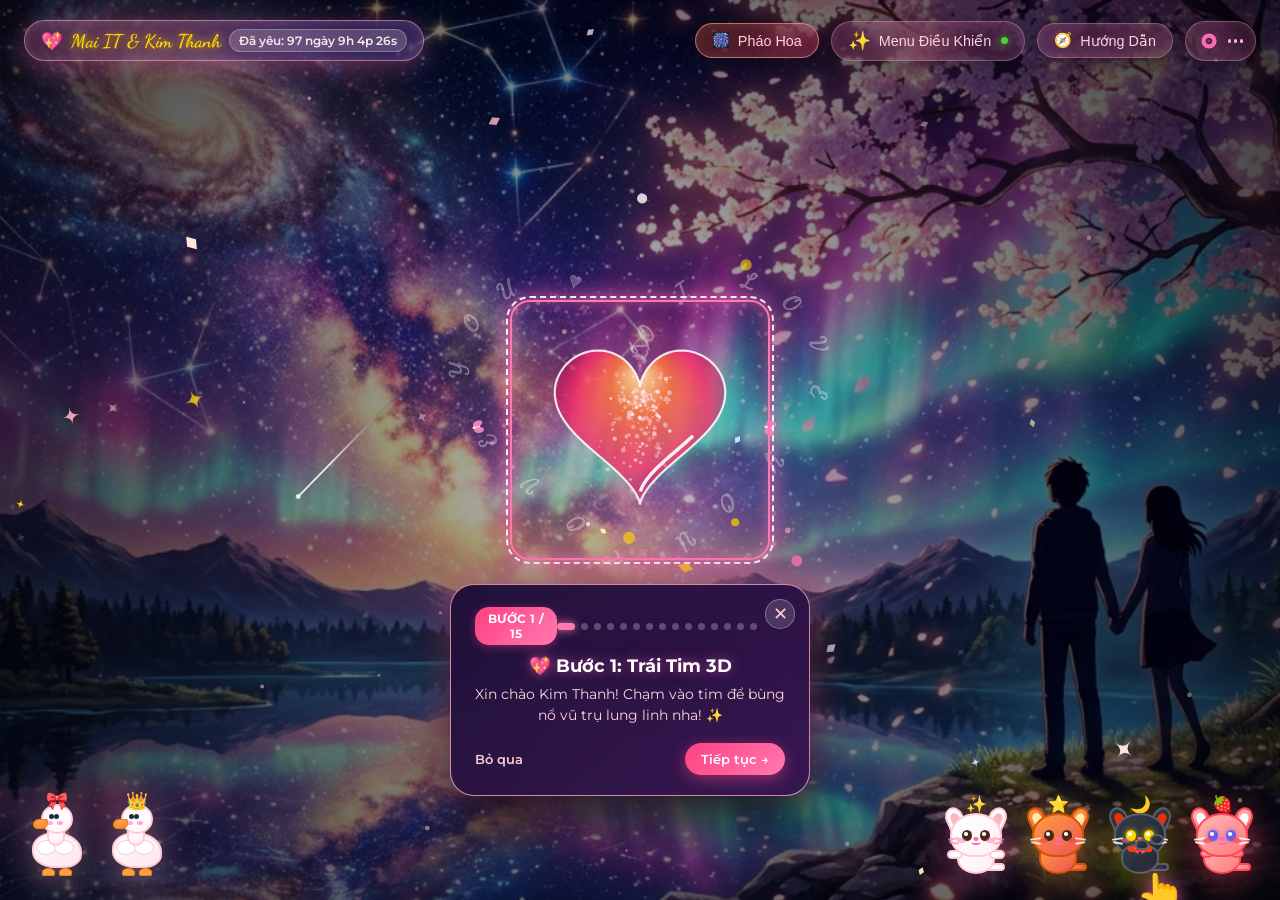
==== index.html @ c1b781ae "fix 404 error" ====
<!DOCTYPE html>
<html lang="vi">

<head>
    <meta charset="UTF-8">
    <meta name="viewport" content="width=device-width, initial-scale=1.0, maximum-scale=1.0, user-scalable=no">
    <!-- Google Fonts: Dancing Script & Montserrat -->
    <link rel="preconnect" href="https://fonts.googleapis.com">
    <link rel="preconnect" href="https://fonts.gstatic.com" crossorigin>
    <link
        href="https://fonts.googleapis.com/css2?family=Dancing+Script:wght@600;700&family=Montserrat:wght@300;400;500;600&display=swap"
        rel="stylesheet">
    <link rel="stylesheet" href="love.css">
    <title>For my bbi&lt;3</title>
</head>

<body class="love">
    <div class="container">
        <div class="content" id="parallaxContent">
            <!-- Background Image with Overlay -->
            <div class="background" id="bgLayer">
                <img class="hinh" src="bg.jpg" alt="Love Background">
                <div class="bg-overlay"></div>
            </div>

            <!-- Top Header Action Controls (Gọn Gàng & Đa Năng) -->
            <div class="top-controls">
                <!-- Đồng Hồ Đếm Ngày Yêu Nhau (Love Days Counter Widget) -->
                <div id="loveDaysWidget" class="love-days-widget glass-card-mini"
                    title="Bấm để mở tùy chỉnh tên & ngày kỷ niệm">
                    <span class="heart-pulse-icon">💖</span>
                    <span class="love-names-text" id="widgetNames">Mai IT &amp; Kim Thanh</span>
                    <span class="love-days-badge" id="widgetDaysText">Đã yêu: 365 ngày</span>
                </div>

                <div class="hub-launcher-bar">
                    <!-- Fireworks Trigger Button -->
                    <button id="fireworksBtn" class="glass-btn fireworks-btn" title="Bắn pháo hoa trái tim bùng nổ 🎆">
                        <span class="btn-icon">🎆</span>
                        <span class="btn-text">Pháo Hoa</span>
                    </button>

                    <!-- Main Floating Hub Trigger Button -->
                    <button id="hubToggleBtn" class="glass-btn hub-btn" title="Mở Hộp Tiện Ích & Điều Khiển">
                        <span class="hub-icon-glow">✨</span>
                        <span class="btn-text">Menu Điều Khiển</span>
                        <span class="hub-badge-dot"></span>
                    </button>

                    <!-- Direct Tour Guide Button on Top Bar -->
                    <button id="topTourGuideBtn" class="glass-btn tour-guide-btn" title="Xem hướng dẫn sử dụng 14 bước">
                        <span class="btn-icon">🧭</span>
                        <span class="btn-text">Hướng Dẫn</span>
                    </button>

                    <!-- Quick Music Play/Pause Mini Disc -->
                    <button id="musicToggle" class="glass-btn music-btn mini" title="Bật / Tắt nhạc"
                        aria-label="Bật / Tắt nhạc">
                        <div class="disc-icon">
                            <svg viewBox="0 0 24 24" width="18" height="18" fill="currentColor">
                                <path
                                    d="M12 2C6.48 2 2 6.48 2 12s4.48 10 10 10 10-4.48 10-10S17.52 2 12 2zm0 14.5c-2.49 0-4.5-2.01-4.5-4.5S9.51 7.5 12 7.5s4.5 2.01 4.5 4.5-2.01 4.5-4.5 4.5zm0-5.5c-.55 0-1 .45-1 1s.45 1 1 1 1-.45 1-1-.45-1-1-1z" />
                            </svg>
                        </div>
                        <div class="music-waves">
                            <span></span>
                            <span></span>
                            <span></span>
                        </div>
                    </button>
                </div>

                <!-- Floating Glass Control Hub Modal (Hộp Tiện Ích Đa Năng Tinh Gọn) -->
                <div id="controlHubModal" class="control-hub-modal">
                    <div class="control-hub-backdrop" id="hubBackdrop"></div>
                    <div class="control-hub-card">
                        <div class="hub-header">
                            <div class="hub-title">
                                <span class="hub-header-icon">⚙️</span>
                                <h3>Trung Tâm Tiện Ích</h3>
                            </div>
                            <button id="closeHubBtn" class="close-hub-btn" aria-label="Đóng Menu">&times;</button>
                        </div>

                        <p class="hub-subtitle">Tùy chỉnh không gian vũ trụ tình yêu & âm nhạc 💖</p>

                        <div class="hub-grid">
                            <!-- 1. Kiểu Dáng Tim -->
                            <div class="hub-item-group">
                                <button id="shapeToggle" class="hub-item-btn shape-btn"
                                    title="Bấm đổi kiểu dáng tiếp theo">
                                    <div class="hub-item-icon" id="shapeIcon">🌌</div>
                                    <div class="hub-item-info">
                                        <span class="hub-item-title">Kiểu Dáng Tim</span>
                                        <span class="hub-item-desc" id="shapeName">Thiên Hà</span>
                                    </div>
                                </button>
                                <div class="hub-chips-row" id="shapeChips">
                                    <button class="hub-chip active" data-shape="galaxy">🌌 Thiên Hà</button>
                                    <button class="hub-chip" data-shape="flower">🌸 Hoa Hồng</button>
                                    <button class="hub-chip" data-shape="sphere">🔮 Quả Cầu</button>
                                    <button class="hub-chip" data-shape="ribbon">♾️ Vô Cực</button>
                                    <button class="hub-chip" data-shape="crystal">💎 Pha Lê</button>
                                </div>
                            </div>

                            <!-- 2. 10 Sắc Màu -->
                            <div class="hub-item-group">
                                <button id="themeToggle" class="hub-item-btn theme-btn"
                                    title="Bấm đổi màu sắc tiếp theo">
                                    <div class="hub-item-icon" id="themeIcon">💖</div>
                                    <div class="hub-item-info">
                                        <span class="hub-item-title">10 Sắc Màu</span>
                                        <span class="hub-item-desc" id="themeName">Hồng Dạ Quang</span>
                                    </div>
                                </button>
                                <div class="hub-chips-row" id="themeChips">
                                    <button class="hub-chip active" data-theme="pink">💖 Hồng</button>
                                    <button class="hub-chip" data-theme="galaxy">🌌 Vũ Trụ</button>
                                    <button class="hub-chip" data-theme="gold">👑 Hoàng Gia</button>
                                    <button class="hub-chip" data-theme="aurora">❄️ Băng Tuyết</button>
                                    <button class="hub-chip" data-theme="emerald">💚 Ngọc Lục</button>
                                    <button class="hub-chip" data-theme="sunset">🧡 Hoàng Hôn</button>
                                    <button class="hub-chip" data-theme="sakura">🌸 Sakura</button>
                                    <button class="hub-chip" data-theme="ocean">🌊 Đại Dương</button>
                                    <button class="hub-chip" data-theme="diamond">💎 Kim Cương</button>
                                    <button class="hub-chip" data-theme="rainbow">🌈 Cầu Vồng</button>
                                </div>
                            </div>

                            <!-- 3. Không Gian Nền -->
                            <div class="hub-item-group">
                                <button id="bgModeToggle" class="hub-item-btn bg-mode-btn"
                                    title="Bấm đổi nền tiếp theo">
                                    <div class="hub-item-icon" id="bgModeIcon">🖼️</div>
                                    <div class="hub-item-info">
                                        <span class="hub-item-title">Không Gian Nền</span>
                                        <span class="hub-item-desc" id="bgModeName">Nền: Chuẩn</span>
                                    </div>
                                </button>
                                <div class="hub-chips-row" id="bgChips">
                                    <button class="hub-chip active" data-bg="default">🖼️ Nền Chuẩn</button>
                                    <button class="hub-chip" data-bg="art">🌸 Hoa Anh Đào</button>
                                    <button class="hub-chip" data-bg="galaxy_bg">🌌 Thiên Hà 3D</button>
                                    <button class="hub-chip" data-bg="pure">🌄 Thuần Khiết</button>
                                </div>
                            </div>

                            <!-- 4. Đổi Ca Sĩ -->
                            <div class="hub-item-group">
                                <button id="musicGenreToggle" class="hub-item-btn music-genre-btn"
                                    title="Bấm đổi ca sĩ">
                                    <div class="hub-item-icon" id="genreIcon">🎸</div>
                                    <div class="hub-item-info">
                                        <span class="hub-item-title">Đổi Ca Sĩ</span>
                                        <span class="hub-item-desc" id="genreName">Dòng nhạc Vũ.</span>
                                    </div>
                                </button>
                                <div class="hub-chips-row" id="genreChips">
                                    <button class="hub-chip active" data-genre="vu">🎸 Vũ. Acoustic</button>
                                    <button class="hub-chip" data-genre="mtp">🔥 Sơn Tùng M-TP</button>
                                </div>
                            </div>

                            <!-- 5. Bắn Pháo Hoa Trái Tim -->
                            <div class="hub-item-group single">
                                <button id="hubFireworksBtn" class="hub-item-btn fireworks-item-btn"
                                    title="Bắn pháo hoa trái tim bùng nổ">
                                    <div class="hub-item-icon">🎆</div>
                                    <div class="hub-item-info">
                                        <span class="hub-item-title">Pháo Hoa Trái Tim</span>
                                        <span class="hub-item-desc">Bùng nổ pháo hoa đa sắc</span>
                                    </div>
                                </button>
                            </div>

                            <!-- 6. Đổi Tên & Ngày Kỷ Niệm -->
                            <div class="hub-item-group single">
                                <button id="nameEditorBtn" class="hub-item-btn name-editor-btn"
                                    title="Tùy chỉnh tên người nhận & ngày yêu">
                                    <div class="hub-item-icon">✍️</div>
                                    <div class="hub-item-info">
                                        <span class="hub-item-title">Tùy Chỉnh Tên & Kỷ Niệm</span>
                                        <span class="hub-item-desc">Đổi tên & ngày yêu nhau</span>
                                    </div>
                                </button>
                            </div>

                            <!-- 7. Kho Nhạc -->
                            <div class="hub-item-group single">
                                <button id="openPlaylistBtn" class="hub-item-btn playlist-btn"
                                    title="Mở kho bài hát chi tiết">
                                    <div class="hub-item-icon">🎵</div>
                                    <div class="hub-item-info">
                                        <span class="hub-item-title">Kho Nhạc</span>
                                        <span class="hub-item-desc">Chọn bài hát & tải MP3</span>
                                    </div>
                                </button>
                            </div>

                            <!-- 8. Thư Tình Bí Mật -->
                            <div class="hub-item-group single">
                                <button id="letterBtn" class="hub-item-btn letter-btn" title="Mở bức thư tình bí mật">
                                    <div class="hub-item-icon">💌</div>
                                    <div class="hub-item-info">
                                        <span class="hub-item-title">Thư Tình Bí Mật</span>
                                        <span class="hub-item-desc">Lời chúc ấm áp</span>
                                    </div>
                                </button>
                            </div>

                            <!-- 9. Tác Giả (Mai IT) -->
                            <div class="hub-item-group single">
                                <button id="authorBtn" class="hub-item-btn author-btn"
                                    title="Xem thông tin tác giả Mai IT">
                                    <div class="hub-item-icon">👑</div>
                                    <div class="hub-item-info">
                                        <span class="hub-item-title">Tác Giả</span>
                                        <span class="hub-item-desc">Mai IT • Developer</span>
                                    </div>
                                </button>
                            </div>

                            <!-- 10. Interactive Tour Guide -->
                            <div class="hub-item-group single">
                                <button id="tourGuideBtn" class="hub-item-btn tour-guide-btn"
                                    title="Xem hướng dẫn sử dụng 15 bước">
                                    <div class="hub-item-icon">🧭</div>
                                    <div class="hub-item-info">
                                        <span class="hub-item-title">Hướng Dẫn</span>
                                        <span class="hub-item-desc">Tour 15 bước chi tiết</span>
                                    </div>
                                </button>
                            </div>
                        </div>
                    </div>
                </div>
            </div>

            <!-- Heart Canvas Container -->
            <div class="love-content">
                <canvas id="heartCanvas"></canvas>
            </div>

            <!-- Floating Combo Text Indicator -->
            <div id="comboBadge" class="combo-badge"></div>

            <!-- Cute Interactive Cat Squad (Hội Bé Mèo Đa Sắc) -->
            <div id="catSquad" class="cat-squad">
                <!-- Cat 1: Mèo Trắng Tuyết -->
                <div class="cat-companion cat-white" data-cat="white" title="Bé Mèo Trắng Tuyết ⚪">
                    <div class="cat-bubble">Purrr... Em là điều ngọt ngào nhất thế gian! 🌸✨</div>
                    <div class="cat-wrapper">
                        <div class="cat-halo">✨</div>
                        <div class="cat-ear cat-ear-left"></div>
                        <div class="cat-ear cat-ear-right"></div>
                        <div class="cat-head">
                            <div class="cat-eye cat-eye-left">
                                <div class="cat-pupil"></div>
                                <div class="cat-sparkle"></div>
                            </div>
                            <div class="cat-eye cat-eye-right">
                                <div class="cat-pupil"></div>
                                <div class="cat-sparkle"></div>
                            </div>
                            <div class="cat-blush cat-blush-left"></div>
                            <div class="cat-blush cat-blush-right"></div>
                            <div class="cat-nose"></div>
                            <div class="cat-mouth"></div>
                            <div class="cat-whisker cat-whisker-l1"></div>
                            <div class="cat-whisker cat-whisker-l2"></div>
                            <div class="cat-whisker cat-whisker-r1"></div>
                            <div class="cat-whisker cat-whisker-r2"></div>
                        </div>
                        <div class="cat-body">
                            <div class="cat-collar"><span class="cat-bell">🔔</span></div>
                            <div class="cat-paw cat-paw-left"></div>
                            <div class="cat-paw cat-paw-right"></div>
                        </div>
                        <div class="cat-tail"></div>
                    </div>
                </div>

                <!-- Cat 2: Mèo Vàng Cam -->
                <div class="cat-companion cat-ginger" data-cat="ginger" title="Bé Mèo Vàng Cam 🐱">
                    <div class="cat-bubble">Meow~ Cho tui xin một miếng cá với một cái ôm nha! 🐟🐾</div>
                    <div class="cat-wrapper">
                        <div class="cat-halo">⭐</div>
                        <div class="cat-ear cat-ear-left"></div>
                        <div class="cat-ear cat-ear-right"></div>
                        <div class="cat-head">
                            <div class="cat-eye cat-eye-left">
                                <div class="cat-pupil"></div>
                                <div class="cat-sparkle"></div>
                            </div>
                            <div class="cat-eye cat-eye-right">
                                <div class="cat-pupil"></div>
                                <div class="cat-sparkle"></div>
                            </div>
                            <div class="cat-blush cat-blush-left"></div>
                            <div class="cat-blush cat-blush-right"></div>
                            <div class="cat-nose"></div>
                            <div class="cat-mouth"></div>
                            <div class="cat-whisker cat-whisker-l1"></div>
                            <div class="cat-whisker cat-whisker-l2"></div>
                            <div class="cat-whisker cat-whisker-r1"></div>
                            <div class="cat-whisker cat-whisker-r2"></div>
                        </div>
                        <div class="cat-body">
                            <div class="cat-collar"><span class="cat-bell">🐟</span></div>
                            <div class="cat-paw cat-paw-left"></div>
                            <div class="cat-paw cat-paw-right"></div>
                        </div>
                        <div class="cat-tail"></div>
                    </div>
                </div>

                <!-- Cat 3: Mèo Đen Huyền Bí -->
                <div class="cat-companion cat-black" data-cat="black" title="Bé Mèo Đen Phép Thuật ⚫">
                    <div class="cat-bubble">Meow meow~ Tôi là mèo phép thuật mang lại may mắn nè! 🪄🐾</div>
                    <div class="cat-wrapper">
                        <div class="cat-halo">🌙</div>
                        <div class="cat-ear cat-ear-left"></div>
                        <div class="cat-ear cat-ear-right"></div>
                        <div class="cat-head">
                            <div class="cat-eye cat-eye-left">
                                <div class="cat-pupil"></div>
                                <div class="cat-sparkle"></div>
                            </div>
                            <div class="cat-eye cat-eye-right">
                                <div class="cat-pupil"></div>
                                <div class="cat-sparkle"></div>
                            </div>
                            <div class="cat-blush cat-blush-left"></div>
                            <div class="cat-blush cat-blush-right"></div>
                            <div class="cat-nose"></div>
                            <div class="cat-mouth"></div>
                            <div class="cat-whisker cat-whisker-l1"></div>
                            <div class="cat-whisker cat-whisker-l2"></div>
                            <div class="cat-whisker cat-whisker-r1"></div>
                            <div class="cat-whisker cat-whisker-r2"></div>
                        </div>
                        <div class="cat-body">
                            <div class="cat-collar"><span class="cat-bell">🎀</span></div>
                            <div class="cat-paw cat-paw-left"></div>
                            <div class="cat-paw cat-paw-right"></div>
                        </div>
                        <div class="cat-tail"></div>
                    </div>
                </div>

                <!-- Cat 4: Mèo Hồng Dâu -->
                <div class="cat-companion cat-pink" data-cat="pink" title="Bé Mèo Hồng Dâu 🌸">
                    <div class="cat-bubble">Nyaa~ Yêu bạn 3000 lần luôn á! 🍓💖</div>
                    <div class="cat-wrapper">
                        <div class="cat-halo">🍓</div>
                        <div class="cat-ear cat-ear-left"></div>
                        <div class="cat-ear cat-ear-right"></div>
                        <div class="cat-head">
                            <div class="cat-eye cat-eye-left">
                                <div class="cat-pupil"></div>
                                <div class="cat-sparkle"></div>
                            </div>
                            <div class="cat-eye cat-eye-right">
                                <div class="cat-pupil"></div>
                                <div class="cat-sparkle"></div>
                            </div>
                            <div class="cat-blush cat-blush-left"></div>
                            <div class="cat-blush cat-blush-right"></div>
                            <div class="cat-nose"></div>
                            <div class="cat-mouth"></div>
                            <div class="cat-whisker cat-whisker-l1"></div>
                            <div class="cat-whisker cat-whisker-l2"></div>
                            <div class="cat-whisker cat-whisker-r1"></div>
                            <div class="cat-whisker cat-whisker-r2"></div>
                        </div>
                        <div class="cat-body">
                            <div class="cat-collar"><span class="cat-bell">💖</span></div>
                            <div class="cat-paw cat-paw-left"></div>
                            <div class="cat-paw cat-paw-right"></div>
                        </div>
                        <div class="cat-tail"></div>
                    </div>
                </div>
            </div>

            <!-- Cute Interactive Goose Duo (Đôi Bé Ngỗng Quẩy Dễ Thương) -->
            <div id="gooseSquad" class="goose-squad">
                <!-- Goose 1: Bé Ngỗng Trắng Nơ Hồng (Đang lắc lư / nhún nhảy điệu Disco) -->
                <div class="goose-companion goose-white" data-goose="white" title="Bé Ngỗng Trắng Nơ Hồng 🪿🎀">
                    <div class="goose-bubble">Cạp cạp! Hôm nay Kim Thanh có nhớ người ta không đấy? 🪿💖</div>
                    <div class="goose-wrapper">
                        <div class="goose-bow">🎀</div>
                        <div class="goose-head">
                            <div class="goose-eye goose-eye-left"></div>
                            <div class="goose-eye goose-eye-right"></div>
                            <div class="goose-beak"></div>
                            <div class="goose-blush goose-blush-left"></div>
                            <div class="goose-blush goose-blush-right"></div>
                        </div>
                        <div class="goose-neck"></div>
                        <div class="goose-body">
                            <div class="goose-wing goose-wing-left"></div>
                            <div class="goose-wing goose-wing-right"></div>
                        </div>
                        <div class="goose-feet">
                            <div class="goose-foot goose-foot-left"></div>
                            <div class="goose-foot goose-foot-right"></div>
                        </div>
                    </div>
                </div>

                <!-- Goose 2: Bé Ngỗng Hoàng Gia Đội Mũ (Lắc đầu quẩy nhạc cực sung) -->
                <div class="goose-companion goose-gold" data-goose="gold" title="Bé Ngỗng Hoàng Gia 🪿👑">
                    <div class="goose-bubble">Honk honk! Đố bạn biết ai yêu bạn nhất trên đời? 🪿👑✨</div>
                    <div class="goose-wrapper">
                        <div class="goose-crown">👑</div>
                        <div class="goose-head">
                            <div class="goose-eye goose-eye-left"></div>
                            <div class="goose-eye goose-eye-right"></div>
                            <div class="goose-beak"></div>
                            <div class="goose-blush goose-blush-left"></div>
                            <div class="goose-blush goose-blush-right"></div>
                        </div>
                        <div class="goose-neck"></div>
                        <div class="goose-body">
                            <div class="goose-wing goose-wing-left"></div>
                            <div class="goose-wing goose-wing-right"></div>
                        </div>
                        <div class="goose-feet">
                            <div class="goose-foot goose-foot-left"></div>
                            <div class="goose-foot goose-foot-right"></div>
                        </div>
                    </div>
                </div>
            </div>

            <!-- Complete Step-by-Step Interactive Guided Tour Overlay (Chế Độ Hướng Dẫn Từng Bước Từ Đầu Đến Cuối) -->
            <div id="tourOverlay" class="tour-overlay">
                <div id="tourSpotlight" class="tour-spotlight">
                    <div class="tour-spotlight-pulse"></div>
                    <div class="tour-pointer" id="tourPointer">👆</div>
                </div>
                <div id="tourCard" class="tour-card">
                    <button id="tourCloseBtn" class="tour-close-btn" title="Bỏ qua hướng dẫn">✕</button>
                    <div class="tour-header">
                        <span class="tour-step-badge" id="tourStepBadge">BƯỚC 1 / 7</span>
                        <div class="tour-dots" id="tourDots"></div>
                    </div>
                    <h3 class="tour-title" id="tourTitle">💖 Khởi Động Trái Tim & Âm Nhạc</h3>
                    <p class="tour-desc" id="tourDesc">Chạm vào trái tim hoặc bất kỳ đâu trên màn hình để cất tiếng hát
                        ca sĩ và kích hoạt ánh sáng dạ quang 3D!</p>
                    <div class="tour-actions">
                        <button id="tourSkipBtn" class="tour-btn tour-btn-skip">Bỏ qua</button>
                        <button id="tourPrevBtn" class="tour-btn tour-btn-prev">← Quay lại</button>
                        <button id="tourNextBtn" class="tour-btn tour-btn-next">Tiếp tục →</button>
                    </div>
                </div>
            </div>

            <!-- Secret Love Letter Modal -->
            <div id="letterModal" class="letter-modal">
                <div class="letter-card">
                    <button id="closeLetterBtn" class="close-letter-btn" aria-label="Đóng thư">&times;</button>
                    <div class="letter-header">
                        <span class="letter-stamp">💌</span>
                        <h2>Gửi Người Đặc Biệt Nhất</h2>
                    </div>
                    <div class="letter-body">
                        <p id="typewriterText"></p>
                    </div>
                    <div class="letter-footer">
                        <span class="letter-signature">Forever With Love ❤️</span>
                    </div>
                </div>
            </div>

            <!-- Author Profile Modal (Tác Giả: Mai IT) -->
            <div id="authorModal" class="author-modal">
                <div class="author-card">
                    <button id="closeAuthorBtn" class="close-author-btn" aria-label="Đóng">&times;</button>
                    <div class="author-photo-wrapper">
                        <img src="author.jpg" alt="Tác Giả Mai IT" class="author-photo">
                        <div class="author-photo-glow"></div>
                    </div>
                    <div class="author-info">
                        <h2 class="author-name">Mai IT ✨</h2>
                        <p class="author-role">Developer & Creator of Love Universe 💖</p>
                        <div class="author-quote">
                            <p>“Mai IT — Người kiến tạo nên không gian vũ trụ tình yêu rực rỡ, lãng mạn và ngọt ngào
                                nhất...” 🌸🐾</p>
                        </div>
                        <div class="author-tags">
                            <span class="author-tag">💻 Mai IT</span>
                            <span class="author-tag">🐱 Bé Mèo Yêu</span>
                            <span class="author-tag">🌌 Thiên Hà 3D</span>
                            <span class="author-tag">🎸 Nhạc Vũ.</span>
                            <span class="author-tag">🔥 Nhạc M-TP</span>
                        </div>
                    </div>
                </div>
            </div>

            <!-- Music Player Modal (Trình Phát Nhạc Vũ. vs Sơn Tùng M-TP) -->
            <div id="musicModal" class="music-modal">
                <div class="music-card">
                    <button id="closeMusicBtn" class="close-music-btn" aria-label="Đóng">&times;</button>

                    <div class="music-modal-header">
                        <div class="music-modal-icon">🎵</div>
                        <h2>Kho Nhạc Lãng Mạn</h2>
                        <p>Chọn dòng nhạc Vũ. hoặc Sơn Tùng M-TP</p>
                    </div>

                    <!-- Genre Switch Tabs -->
                    <div class="genre-tabs">
                        <button class="genre-tab-btn active" id="tabVu" data-genre="vu">
                            <span>🎸</span> Dòng Nhạc Vũ.
                        </button>
                        <button class="genre-tab-btn" id="tabMtp" data-genre="mtp">
                            <span>🔥</span> Dòng Nhạc M-TP
                        </button>
                    </div>

                    <!-- Song List for Vũ -->
                    <div class="song-list active" id="listVu">
                        <div class="song-item active" data-song="la-lung" data-file="vu_lalung.mp3">
                            <span class="song-num">01</span>
                            <div class="song-details">
                                <span class="song-title">Lạ Lùng 🎙️ (Bản Gốc Có Lời)</span>
                                <span class="song-artist">Vũ. • Acoustic Indie</span>
                            </div>
                            <span class="song-play-icon">▶</span>
                        </div>
                        <div class="song-item" data-song="buoc-qua-nhau" data-file="vu_buocquanhau.mp3">
                            <span class="song-num">02</span>
                            <div class="song-details">
                                <span class="song-title">Bước Qua Nhau 🎙️ (Bản Gốc Có Lời)</span>
                                <span class="song-artist">Vũ. • Lofi Ballad</span>
                            </div>
                            <span class="song-play-icon">▶</span>
                        </div>
                        <div class="song-item" data-song="thanh-xuan" data-file="vpop_thanhxuan.mp3">
                            <span class="song-num">03</span>
                            <div class="song-details">
                                <span class="song-title">Thanh Xuân 🎙️ (Bản Gốc Có Lời)</span>
                                <span class="song-artist">Da LAB • Acoustic V-Pop</span>
                            </div>
                            <span class="song-play-icon">▶</span>
                        </div>
                        <div class="song-item" data-song="dong-kiem-em" data-file="vu_lalung.mp3">
                            <span class="song-num">04</span>
                            <div class="song-details">
                                <span class="song-title">Đông Kiếm Em 🎙️</span>
                                <span class="song-artist">Vũ. • Acoustic Romance</span>
                            </div>
                            <span class="song-play-icon">▶</span>
                        </div>
                    </div>

                    <!-- Song List for M-TP -->
                    <div class="song-list" id="listMtp">
                        <div class="song-item active" data-song="hay-trao-cho-anh" data-file="mtp_haytraochoanh.mp3">
                            <span class="song-num">01</span>
                            <div class="song-details">
                                <span class="song-title">Hãy Trao Cho Anh 🎙️ (Bản Gốc Có Lời)</span>
                                <span class="song-artist">Sơn Tùng M-TP ft. Snoop Dogg</span>
                            </div>
                            <span class="song-play-icon">▶</span>
                        </div>
                        <div class="song-item" data-song="con-mua-ngang-qua" data-file="mtp_conmuangangqua.mp3">
                            <span class="song-num">02</span>
                            <div class="song-details">
                                <span class="song-title">Cơn Mưa Ngang Qua 🎙️ (Bản Gốc)</span>
                                <span class="song-artist">Sơn Tùng M-TP • Dance Pop R&B</span>
                            </div>
                            <span class="song-play-icon">▶</span>
                        </div>
                        <div class="song-item" data-song="con-mua-xa-dan" data-file="mtp_conmuaxadan.mp3">
                            <span class="song-num">03</span>
                            <div class="song-details">
                                <span class="song-title">Cơn Mưa Xa Dần 🎙️ (Bản Gốc)</span>
                                <span class="song-artist">Sơn Tùng M-TP • Pop Romance</span>
                            </div>
                            <span class="song-play-icon">▶</span>
                        </div>
                        <div class="song-item" data-song="noi-nay-co-anh" data-file="mtp_haytraochoanh.mp3">
                            <span class="song-num">04</span>
                            <div class="song-details">
                                <span class="song-title">Nơi Này Có Anh 🎙️</span>
                                <span class="song-artist">Sơn Tùng M-TP • Sweet Love</span>
                            </div>
                            <span class="song-play-icon">▶</span>
                        </div>
                    </div>

                    <!-- Upload Custom MP3 Button -->
                    <div class="music-upload-section">
                        <button id="uploadMusicBtn" class="upload-music-btn">
                            <span>📁</span> Tải file nhạc MP3 từ máy của bạn
                        </button>
                    </div>
                </div>
            </div>
        </div>
        <!-- Modal Tùy Chỉnh Tên & Ngày Kỷ Niệm (Custom Name & Love Milestone) -->
        <div id="nameEditorModal" class="letter-modal">
            <div class="letter-backdrop" id="nameEditorBackdrop"></div>
            <div class="letter-card name-editor-card">
                <button class="close-letter-btn" id="closeNameEditorBtn">&times;</button>
                <div class="letter-header">
                    <span class="letter-stamp">✍️</span>
                    <h3>Tùy Chỉnh Kỷ Niệm Tình Yêu</h3>
                    <p class="letter-date">Lưu giữ khoảnh khắc ngọt ngào của hai bạn 💕</p>
                </div>
                <div class="name-editor-form">
                    <div class="form-group">
                        <label>👑 Tên của bạn (Người gửi):</label>
                        <input type="text" id="inputSenderName" value="Mai IT" placeholder="Ví dụ: Mai IT">
                    </div>
                    <div class="form-group">
                        <label>💖 Tên người nhận (Người thương):</label>
                        <input type="text" id="inputRecipientName" value="Kim Thanh" placeholder="Ví dụ: Kim Thanh">
                    </div>
                    <div class="form-group">
                        <label>⏳ Ngày giờ bắt đầu yêu nhau (13:30 ngày 30/08/2026):</label>
                        <input type="datetime-local" id="inputLoveDate" value="2026-08-30T13:30">
                    </div>
                    <div class="form-group">
                        <label>💌 Lời nhắn gửi riêng trong bức thư:</label>
                        <textarea id="inputCustomMessage" rows="3"
                            placeholder="Nhập lời chúc hoặc tâm tình của bạn..."></textarea>
                    </div>
                    <button id="saveNameSettingsBtn" class="save-settings-btn">Lưu Kỷ Niệm ✨</button>
                </div>
            </div>
        </div>

        <!-- Complete Interactive Guided Tour Overlay (Hệ Thống Hướng Dẫn Tương Tác 14 Bước) -->
        <div id="tourOverlay" class="tour-overlay">
            <!-- Spotlight Frame -->
            <div id="tourSpotlight" class="tour-spotlight">
                <div class="tour-spotlight-pulse"></div>
            </div>

            <!-- Bouncing Pointer Arrow -->
            <div id="tourPointer" class="tour-pointer">👆</div>

            <!-- Floating Tour Dialogue Card -->
            <div id="tourCard" class="tour-card">
                <button id="tourCloseBtn" class="tour-close-btn" aria-label="Đóng Hướng Dẫn">&times;</button>
                <div class="tour-header">
                    <span id="tourStepBadge" class="tour-step-badge">BƯỚC 1 / 11</span>
                    <button id="tourVoiceBtn" class="tour-voice-btn" title="Bấm để nghe giọng nói tiếng Việt">🔊 Nghe
                        Tiếng</button>
                    <div id="tourDots" class="tour-dots"></div>
                </div>
                <h3 id="tourTitle" class="tour-title">💖 Bước 1: Trái Tim 3D</h3>
                <p id="tourDesc" class="tour-desc">Xin chào Kim Thanh! Chạm vào tim để bùng nổ vũ trụ lung linh nha! ✨
                </p>
                <div class="tour-actions">
                    <button id="tourSkipBtn" class="tour-btn tour-btn-skip">Bỏ qua</button>
                    <button id="tourPrevBtn" class="tour-btn tour-btn-prev">← Quay lại</button>
                    <button id="tourNextBtn" class="tour-btn tour-btn-next">Tiếp tục →</button>
                </div>
            </div>
        </div>

        <!-- Background Music Audio -->
        <audio id="bgMusic" loop preload="auto" src="vu_lalung.mp3">
            <source src="vu_lalung.mp3" type="audio/mpeg">
            <source src="mtp_emcuangayhomqua.mp3" type="audio/mpeg">
        </audio>
        <input type="file" id="musicFileInput" accept="audio/*" style="display:none">

        <script src="love.js"></script>
</body>

</html>
---- love.css ----
* {
    margin: 0;
    padding: 0;
    box-sizing: border-box;
    user-select: none;
    -webkit-user-select: none;
}

body.love {
    width: 100%;
    height: 100vh;
    background-color: #030308;
    overflow: hidden;
    touch-action: none;
    font-family: 'Montserrat', sans-serif;
    perspective: 1000px;
}

.love .container {
    display: flex;
    justify-content: center;
    align-items: center;
    height: 100%;
    width: 100%;
}

.love .container .content {
    text-align: center;
    width: 100%;
    height: 100%;
    position: relative;
    overflow: hidden;
    transform-style: preserve-3d;
}

/* Background & 3D Parallax Layer */
.love .container .content .background {
    position: absolute;
    top: -5%;
    left: -5%;
    width: 110%;
    height: 110%;
    z-index: 1;
    transition: transform 0.12s cubic-bezier(0.2, 0.8, 0.2, 1);
    will-change: transform;
}

.love .container .content .background .hinh {
    width: 100%;
    height: 100%;
    object-fit: cover;
    object-position: center;
    filter: brightness(0.88) contrast(1.05) saturate(1.12);
    transition: filter 0.8s cubic-bezier(0.4, 0, 0.2, 1);
}

.bg-overlay {
    position: absolute;
    top: 0;
    left: 0;
    width: 100%;
    height: 100%;
    background: radial-gradient(circle at center, rgba(10, 5, 20, 0.15) 0%, rgba(2, 2, 6, 0.85) 100%);
    pointer-events: none;
    transition: opacity 0.8s cubic-bezier(0.4, 0, 0.2, 1);
}

/* Chế độ 2: Ngắm Nền Nghệ Thuật (Nền sáng nét, tim mờ hòa quyện) */
body.bg-mode-art .background .hinh {
    filter: brightness(0.92) contrast(1.08) saturate(1.15) !important;
}

body.bg-mode-art .bg-overlay {
    opacity: 0.28 !important;
}

/* Chế độ 3: Nền Thiên Hà 3D (Vũ trụ xoay 3D sâu thẳm huyền ảo) */
body.bg-mode-galaxy .background .hinh {
    filter: brightness(0.38) contrast(1.3) hue-rotate(250deg) saturate(1.9) !important;
}

body.bg-mode-galaxy .bg-overlay {
    opacity: 0.55 !important;
    background: radial-gradient(circle at center, rgba(30, 8, 65, 0.4) 0%, rgba(3, 0, 15, 0.92) 100%) !important;
}

/* Chế độ 4: Ngắm Nền Thuần Khiết (Nền sáng 100%, ẩn tim để chiêm ngưỡng trọn vẹn) */
body.bg-mode-pure .background .hinh {
    filter: brightness(1.05) contrast(1.05) saturate(1.22) !important;
}

body.bg-mode-pure .bg-overlay {
    opacity: 0.0 !important;
}

/* Canvas Layer */
.love .container .content .love-content {
    position: absolute;
    top: 0;
    left: 0;
    width: 100%;
    height: 100%;
    z-index: 2;
    display: flex;
    justify-content: center;
    align-items: center;
}

#heartCanvas {
    display: block;
    cursor: pointer;
    transform: translateZ(0);
    backface-visibility: hidden;
    will-change: transform;
}

/* Top Action Controls (Glassmorphism Buttons) */
/* Top Action Controls (Gọn Gàng 1 Nút Menu Tiện Ích) */
.top-controls {
    position: absolute;
    top: 0;
    left: 0;
    width: 100%;
    padding: 20px 24px;
    display: flex;
    justify-content: flex-start;
    align-items: center;
    z-index: 20;
    pointer-events: none;
}

.hub-launcher-bar {
    display: flex;
    align-items: center;
    gap: 12px;
    pointer-events: auto;
}

.hub-btn {
    background: linear-gradient(135deg, rgba(255, 105, 180, 0.28), rgba(168, 85, 247, 0.28));
    border: 1.5px solid rgba(255, 200, 220, 0.5);
    box-shadow: 0 4px 20px rgba(255, 105, 180, 0.35), inset 0 0 12px rgba(255, 255, 255, 0.15);
    font-weight: 600;
}

.hub-btn:hover {
    background: linear-gradient(135deg, rgba(255, 105, 180, 0.45), rgba(168, 85, 247, 0.45));
    border-color: rgba(255, 255, 255, 0.8);
    box-shadow: 0 6px 28px rgba(255, 105, 180, 0.6);
    transform: translateY(-2px) scale(1.05);
}

.hub-icon-glow {
    font-size: 1.15rem;
    animation: hubIconGlow 2s ease-in-out infinite alternate;
}

@keyframes hubIconGlow {
    from {
        filter: drop-shadow(0 0 2px #fff);
        transform: scale(1);
    }

    to {
        filter: drop-shadow(0 0 8px #ff69b4);
        transform: scale(1.15);
    }
}

.hub-badge-dot {
    width: 7px;
    height: 7px;
    background: #4cd137;
    border-radius: 50%;
    box-shadow: 0 0 8px #4cd137;
    margin-left: 2px;
    animation: pulseDot 1.8s infinite;
}

@keyframes pulseDot {

    0%,
    100% {
        transform: scale(1);
        opacity: 0.9;
    }

    50% {
        transform: scale(1.4);
        opacity: 1;
    }
}

.glass-btn {
    display: flex;
    align-items: center;
    gap: 8px;
    padding: 8px 16px;
    background: rgba(255, 105, 180, 0.15);
    border: 1px solid rgba(255, 182, 193, 0.35);
    border-radius: 30px;
    backdrop-filter: blur(14px);
    -webkit-backdrop-filter: blur(14px);
    color: #ffd1dc;
    cursor: pointer;
    box-shadow: 0 4px 20px rgba(0, 0, 0, 0.3), inset 0 0 10px rgba(255, 255, 255, 0.1);
    transition: all 0.3s cubic-bezier(0.4, 0, 0.2, 1);
    outline: none;
    font-size: 0.9rem;
    font-weight: 500;
}

.glass-btn.mini {
    padding: 8px 12px;
}

/* ==========================================
   LOVE DAYS COUNTER WIDGET (Đồng Hồ Đếm Ngày Yêu)
   ========================================== */
.love-days-widget {
    display: flex;
    align-items: center;
    gap: 8px;
    padding: 8px 16px;
    background: linear-gradient(135deg, rgba(255, 105, 180, 0.22), rgba(168, 85, 247, 0.25));
    border: 1.5px solid rgba(255, 182, 193, 0.55);
    border-radius: 30px;
    backdrop-filter: blur(16px);
    -webkit-backdrop-filter: blur(16px);
    box-shadow: 0 6px 25px rgba(255, 105, 180, 0.35), inset 0 0 12px rgba(255, 255, 255, 0.15);
    color: #fff;
    cursor: pointer;
    pointer-events: auto;
    font-size: 0.84rem;
    font-weight: 600;
    transition: all 0.3s cubic-bezier(0.175, 0.885, 0.32, 1.275);
    user-select: none;
    margin-right: auto;
}

.love-days-widget:hover {
    transform: translateY(-2px) scale(1.04);
    border-color: #ffd700;
    box-shadow: 0 8px 30px rgba(255, 105, 180, 0.55), 0 0 20px rgba(255, 215, 0, 0.4);
}

.love-days-widget .heart-pulse-icon {
    font-size: 1.1rem;
    animation: heartBeat 1.4s infinite ease-in-out;
}

.love-names-text {
    font-family: 'Dancing Script', cursive;
    font-size: 1.15rem;
    font-weight: 700;
    color: #ffd700;
    text-shadow: 0 0 10px rgba(255, 215, 0, 0.8);
}

.love-days-badge {
    background: rgba(255, 255, 255, 0.18);
    padding: 3px 9px;
    border-radius: 12px;
    border: 1px solid rgba(255, 255, 255, 0.25);
    color: #ffe4f0;
    font-size: 0.78rem;
    font-weight: 600;
}

/* Fireworks Button */
.fireworks-btn {
    background: linear-gradient(135deg, rgba(255, 87, 34, 0.28), rgba(233, 30, 99, 0.28));
    border-color: rgba(255, 171, 145, 0.6);
}

.fireworks-btn:hover {
    background: linear-gradient(135deg, rgba(255, 87, 34, 0.5), rgba(233, 30, 99, 0.5));
    border-color: #ffd700;
    box-shadow: 0 6px 25px rgba(255, 87, 34, 0.6), 0 0 20px rgba(255, 215, 0, 0.5);
    transform: translateY(-2px) scale(1.05);
}

/* Form Styles for Name Editor Modal */
.name-editor-card {
    max-width: 520px;
    text-align: left;
}

.name-editor-form {
    display: flex;
    flex-direction: column;
    gap: 14px;
    margin-top: 18px;
}

.name-editor-form .form-group {
    display: flex;
    flex-direction: column;
    gap: 6px;
}

.name-editor-form label {
    font-size: 0.84rem;
    font-weight: 600;
    color: #ffd1dc;
}

.name-editor-form input,
.name-editor-form textarea {
    width: 100%;
    padding: 10px 14px;
    background: rgba(255, 255, 255, 0.08);
    border: 1.5px solid rgba(255, 182, 193, 0.35);
    border-radius: 14px;
    color: #ffffff;
    font-family: 'Montserrat', sans-serif;
    font-size: 0.88rem;
    outline: none;
    transition: all 0.25s ease;
}

.name-editor-form input:focus,
.name-editor-form textarea:focus {
    border-color: #ff69b4;
    background: rgba(255, 255, 255, 0.12);
    box-shadow: 0 0 15px rgba(255, 105, 180, 0.4);
}

.save-settings-btn {
    margin-top: 8px;
    padding: 12px 20px;
    background: linear-gradient(135deg, #ff4081 0%, #e040fb 100%);
    border: none;
    border-radius: 20px;
    color: #ffffff;
    font-family: 'Montserrat', sans-serif;
    font-size: 0.95rem;
    font-weight: 700;
    cursor: pointer;
    transition: all 0.25s ease;
    box-shadow: 0 8px 25px rgba(255, 64, 129, 0.45);
}

.save-settings-btn:hover {
    transform: translateY(-2px) scale(1.02);
    box-shadow: 0 12px 30px rgba(255, 64, 129, 0.6);
}

.glass-btn:hover {
    background: rgba(255, 105, 180, 0.3);
    border-color: rgba(255, 200, 220, 0.6);
    box-shadow: 0 6px 25px rgba(255, 105, 180, 0.45);
    transform: translateY(-2px) scale(1.04);
}

.glass-btn:active {
    transform: translateY(0) scale(0.97);
}

/* ==========================================
   FLOATING GLASS CONTROL HUB MODAL
   ========================================== */
.control-hub-modal {
    position: fixed;
    inset: 0;
    z-index: 1500;
    display: flex;
    align-items: center;
    justify-content: center;
    opacity: 0;
    pointer-events: none;
    transition: opacity 0.3s ease;
}

.control-hub-modal.open {
    opacity: 1;
    pointer-events: auto;
}

.control-hub-backdrop {
    position: absolute;
    inset: 0;
    background: rgba(8, 4, 18, 0.4);
}

.control-hub-card {
    position: relative;
    z-index: 10;
    width: 92%;
    max-width: 580px;
    max-height: 88vh;
    overflow-y: auto;
    background: linear-gradient(135deg, rgba(26, 10, 42, 0.92), rgba(46, 12, 62, 0.88));
    border: 1.5px solid rgba(255, 182, 193, 0.45);
    border-radius: 28px;
    box-shadow: 0 24px 60px rgba(0, 0, 0, 0.75), 0 0 40px rgba(255, 105, 180, 0.35), inset 0 0 20px rgba(255, 255, 255, 0.1);
    padding: 24px 28px;
    transform: scale(0.92) translateY(20px);
    transition: transform 0.35s cubic-bezier(0.34, 1.56, 0.64, 1);
}

.control-hub-modal.open .control-hub-card {
    transform: scale(1) translateY(0);
}

.hub-header {
    display: flex;
    justify-content: space-between;
    align-items: center;
    margin-bottom: 4px;
}

.hub-title {
    display: flex;
    align-items: center;
    gap: 10px;
}

.hub-header-icon {
    font-size: 1.5rem;
}

.hub-title h3 {
    margin: 0;
    font-size: 1.35rem;
    font-weight: 700;
    color: #fff;
    font-family: 'Montserrat', sans-serif;
    background: linear-gradient(135deg, #fff, #ffd1dc, #ff9bb2);
    -webkit-background-clip: text;
    -webkit-text-fill-color: transparent;
}

.hub-subtitle {
    margin: 0 0 16px 0;
    font-size: 0.85rem;
    color: rgba(255, 209, 220, 0.85);
}

.close-hub-btn {
    background: rgba(255, 255, 255, 0.1);
    border: 1px solid rgba(255, 255, 255, 0.2);
    width: 36px;
    height: 36px;
    border-radius: 50%;
    color: #fff;
    font-size: 1.4rem;
    cursor: pointer;
    display: flex;
    align-items: center;
    justify-content: center;
    transition: all 0.2s ease;
}

.close-hub-btn:hover {
    background: rgba(255, 75, 120, 0.4);
    transform: rotate(90deg) scale(1.1);
}

.hub-grid {
    display: grid;
    grid-template-columns: repeat(auto-fit, minmax(240px, 1fr));
    gap: 12px;
}

.hub-item-group {
    display: flex;
    flex-direction: column;
    gap: 6px;
    background: rgba(255, 255, 255, 0.04);
    border: 1px solid rgba(255, 182, 193, 0.2);
    border-radius: 20px;
    padding: 8px;
    transition: all 0.25s ease;
}

.hub-item-group.single {
    padding: 0;
    border: none;
    background: transparent;
}

.hub-item-group:hover {
    border-color: rgba(255, 182, 193, 0.45);
    background: rgba(255, 255, 255, 0.07);
}

.hub-item-btn {
    display: flex;
    align-items: center;
    gap: 14px;
    padding: 10px 14px;
    background: rgba(255, 255, 255, 0.06);
    border: 1px solid rgba(255, 182, 193, 0.25);
    border-radius: 16px;
    cursor: pointer;
    text-align: left;
    transition: all 0.25s cubic-bezier(0.4, 0, 0.2, 1);
    color: inherit;
    outline: none;
    width: 100%;
}

.hub-item-group .hub-item-btn {
    background: rgba(255, 255, 255, 0.05);
    border: 1px solid rgba(255, 182, 193, 0.15);
}

.hub-chips-row {
    display: flex;
    flex-wrap: wrap;
    gap: 5px;
    padding: 2px 2px 4px;
}

.hub-chip {
    background: rgba(255, 255, 255, 0.08);
    border: 1px solid rgba(255, 182, 193, 0.22);
    color: #ffd8eb;
    border-radius: 12px;
    padding: 4px 9px;
    font-size: 0.74rem;
    font-weight: 500;
    cursor: pointer;
    transition: all 0.2s cubic-bezier(0.175, 0.885, 0.32, 1.275);
    outline: none;
    user-select: none;
}

.hub-chip:hover {
    background: rgba(255, 105, 180, 0.35);
    border-color: rgba(255, 200, 220, 0.8);
    color: #ffffff;
    transform: translateY(-1px) scale(1.04);
    box-shadow: 0 4px 12px rgba(255, 105, 180, 0.4);
}

.hub-chip.active {
    background: linear-gradient(135deg, #ff4081 0%, #e040fb 100%);
    border-color: #ffd700;
    color: #ffffff;
    font-weight: 700;
    box-shadow: 0 0 12px rgba(255, 64, 129, 0.6);
}

.hub-item-btn:hover {
    background: rgba(255, 105, 180, 0.25);
    border-color: rgba(255, 200, 220, 0.65);
    transform: translateY(-1px) scale(1.01);
    box-shadow: 0 6px 20px rgba(255, 105, 180, 0.3);
}

.hub-item-btn:active {
    transform: translateY(0) scale(0.98);
}

.hub-item-icon {
    font-size: 1.5rem;
    min-width: 42px;
    height: 42px;
    border-radius: 14px;
    background: rgba(255, 255, 255, 0.1);
    border: 1px solid rgba(255, 255, 255, 0.15);
    display: flex;
    align-items: center;
    justify-content: center;
}

.hub-item-info {
    display: flex;
    flex-direction: column;
    gap: 2px;
    overflow: hidden;
}

.hub-item-title {
    font-size: 0.92rem;
    font-weight: 700;
    color: #fff;
    font-family: 'Montserrat', sans-serif;
}

.hub-item-desc {
    font-size: 0.78rem;
    color: #ffb6c1;
    white-space: nowrap;
    overflow: hidden;
    text-overflow: ellipsis;
}

/* Vinyl Disc & Waveform */
.disc-icon {
    display: flex;
    align-items: center;
    justify-content: center;
    width: 22px;
    height: 22px;
    color: #ff69b4;
    transition: transform 0.3s ease;
}

.music-btn.playing .disc-icon {
    animation: spinDisc 3.5s linear infinite;
    color: #ff85c0;
    filter: drop-shadow(0 0 6px rgba(255, 105, 180, 0.8));
}

@keyframes spinDisc {
    from {
        transform: rotate(0deg);
    }

    to {
        transform: rotate(360deg);
    }
}

.music-waves {
    display: flex;
    align-items: center;
    gap: 3px;
    height: 14px;
}

.music-waves span {
    width: 3px;
    height: 4px;
    background: #ffb6c1;
    border-radius: 2px;
    transition: height 0.2s ease;
}

.music-btn.playing .music-waves span {
    animation: waveBounce 1.2s ease-in-out infinite alternate;
}

.music-btn.playing .music-waves span:nth-child(1) {
    animation-delay: 0.0s;
}

.music-btn.playing .music-waves span:nth-child(2) {
    animation-delay: 0.2s;
}

.music-btn.playing .music-waves span:nth-child(3) {
    animation-delay: 0.4s;
}

.music-btn.playing .music-waves span:nth-child(4) {
    animation-delay: 0.1s;
}

@keyframes waveBounce {
    0% {
        height: 4px;
    }

    50% {
        height: 14px;
        background: #ff69b4;
    }

    100% {
        height: 6px;
    }
}

/* Combo Click / Notification Toast Badge / Thẻ Kể Chuyện Thính Hoàng Gia */
.combo-badge {
    position: absolute;
    bottom: 95px;
    left: 50%;
    transform: translateX(-50%) translateY(20px) scale(0.92);
    pointer-events: auto !important;
    z-index: 99990;
    font-family: 'Montserrat', sans-serif;
    color: #fff5f8;
    background: linear-gradient(135deg, rgba(25, 12, 45, 0.96) 0%, rgba(55, 18, 78, 0.94) 100%);
    backdrop-filter: blur(28px);
    -webkit-backdrop-filter: blur(28px);
    border: 1.8px solid rgba(255, 192, 203, 0.85);
    border-radius: 28px;
    padding: 16px 28px 18px;
    box-shadow: 0 15px 50px rgba(0, 0, 0, 0.85), 0 0 40px rgba(255, 105, 180, 0.6), inset 0 0 20px rgba(255, 255, 255, 0.2);
    opacity: 0;
    visibility: hidden;
    transition: opacity 0.35s ease, transform 0.35s cubic-bezier(0.175, 0.885, 0.32, 1.275), visibility 0.35s;
    max-width: min(640px, 94vw);
    text-align: center;
    line-height: 1.5;
    user-select: none;
}

.combo-badge.active {
    opacity: 1;
    visibility: visible;
    transform: translateX(-50%) translateY(0) scale(1);
}

.combo-badge-header {
    display: flex;
    justify-content: space-between;
    align-items: center;
    margin-bottom: 6px;
}

.combo-badge-title {
    font-family: 'Dancing Script', cursive;
    font-size: 1.85rem;
    font-weight: 700;
    color: #ffd700;
    text-shadow: 0 0 15px rgba(255, 215, 0, 0.95), 0 0 28px rgba(255, 105, 180, 0.8);
    display: block;
    margin: 0 auto;
}

.combo-badge-quote {
    font-size: 0.98rem;
    font-weight: 400;
    color: #ffe4e6;
    text-shadow: 0 0 10px rgba(0, 0, 0, 0.9);
    display: block;
    line-height: 1.55;
    font-style: italic;
    margin-top: 4px;
}

.combo-badge-actions {
    display: flex;
    justify-content: center;
    align-items: center;
    gap: 12px;
    margin-top: 10px;
}

.combo-voice-btn {
    background: linear-gradient(135deg, #ff4081, #e040fb);
    color: #ffffff;
    border: none;
    border-radius: 14px;
    padding: 6px 14px;
    font-size: 0.82rem;
    font-weight: 600;
    cursor: pointer;
    box-shadow: 0 4px 15px rgba(255, 64, 129, 0.5);
    transition: all 0.2s ease;
    display: inline-flex;
    align-items: center;
    gap: 6px;
}

.combo-voice-btn:hover {
    transform: scale(1.06);
    box-shadow: 0 6px 20px rgba(255, 64, 129, 0.7);
}

.combo-close-btn {
    position: absolute;
    top: 10px;
    right: 14px;
    background: rgba(255, 255, 255, 0.15);
    border: 1px solid rgba(255, 255, 255, 0.3);
    color: #ffccd5;
    font-size: 1.1rem;
    width: 28px;
    height: 28px;
    border-radius: 50%;
    cursor: pointer;
    display: flex;
    align-items: center;
    justify-content: center;
    transition: all 0.2s ease;
}

.combo-close-btn:hover {
    background: rgba(255, 75, 120, 0.6);
    color: #ffffff;
    transform: scale(1.1);
}

/* Hint Text at Bottom */
.hint-text {
    position: absolute;
    bottom: 28px;
    left: 50%;
    transform: translateX(-50%);
    z-index: 5;
    display: flex;
    align-items: center;
    gap: 10px;
    padding: 8px 20px;
    background: rgba(10, 5, 20, 0.4);
    border: 1px solid rgba(255, 182, 193, 0.2);
    border-radius: 20px;
    backdrop-filter: blur(8px);
    pointer-events: none;
    animation: pulseHint 3s ease-in-out infinite;
}

.hint-label {
    font-family: 'Dancing Script', cursive;
    font-size: 1.25rem;
    font-weight: 600;
    color: #ffd8eb;
    text-shadow: 0 0 10px rgba(255, 105, 180, 0.8);
    letter-spacing: 0.5px;
}

.hint-icon {
    font-size: 1rem;
    animation: sparkleGlow 1.5s ease-in-out infinite alternate;
}

@keyframes pulseHint {

    0%,
    100% {
        opacity: 0.75;
        transform: translateX(-50%) translateY(0);
    }

    50% {
        opacity: 1;
        transform: translateX(-50%) translateY(-4px);
    }
}

@keyframes sparkleGlow {
    from {
        transform: scale(0.9);
        opacity: 0.6;
    }

    to {
        transform: scale(1.2);
        opacity: 1;
    }
}

/* Secret Love Letter Modal */
.letter-modal {
    position: fixed;
    top: 0;
    left: 0;
    width: 100%;
    height: 100%;
    background: rgba(3, 3, 10, 0.4);
    z-index: 100;
    display: flex;
    justify-content: center;
    align-items: center;
    padding: 20px;
    opacity: 0;
    pointer-events: none;
    transition: opacity 0.4s ease;
}

.letter-modal.open {
    opacity: 1;
    pointer-events: auto;
}

.letter-card {
    position: relative;
    width: 100%;
    max-width: 520px;
    background: linear-gradient(135deg, rgba(35, 20, 45, 0.94) 0%, rgba(18, 10, 28, 0.96) 100%);
    backdrop-filter: blur(16px);
    -webkit-backdrop-filter: blur(16px);
    border: 1.5px solid rgba(255, 182, 193, 0.45);
    border-radius: 24px;
    padding: 36px 30px;
    box-shadow: 0 20px 60px rgba(0, 0, 0, 0.75), 0 0 30px rgba(255, 105, 180, 0.35);
    text-align: center;
    transform: scale(0.85) translateY(20px);
    transition: transform 0.4s cubic-bezier(0.34, 1.56, 0.64, 1);
}

.letter-modal.open .letter-card {
    transform: scale(1) translateY(0);
}

.close-letter-btn {
    position: absolute;
    top: 14px;
    right: 18px;
    background: transparent;
    border: none;
    color: #ffb6c1;
    font-size: 2rem;
    cursor: pointer;
    line-height: 1;
    transition: transform 0.2s ease, color 0.2s ease;
}

.close-letter-btn:hover {
    color: #fff;
    transform: rotate(90deg) scale(1.15);
}

.letter-header {
    margin-bottom: 20px;
}

.letter-stamp {
    font-size: 2.6rem;
    display: inline-block;
    filter: drop-shadow(0 0 10px rgba(255, 105, 180, 0.8));
    animation: stampPulse 2s ease-in-out infinite;
}

@keyframes stampPulse {

    0%,
    100% {
        transform: scale(1);
    }

    50% {
        transform: scale(1.1);
    }
}

.letter-header h2 {
    font-family: 'Dancing Script', cursive;
    font-size: 2rem;
    color: #ffd1dc;
    text-shadow: 0 0 12px rgba(255, 105, 180, 0.7);
    margin-top: 8px;
}

.letter-body {
    min-height: 130px;
    display: flex;
    align-items: center;
    justify-content: center;
    margin: 15px 0;
}

.letter-body p {
    font-family: 'Dancing Script', cursive;
    font-size: 1.45rem;
    line-height: 1.8;
    color: #fff;
    text-shadow: 0 0 8px rgba(255, 255, 255, 0.4);
    white-space: pre-line;
}

.letter-footer {
    margin-top: 20px;
    padding-top: 15px;
    border-top: 1px dashed rgba(255, 182, 193, 0.25);
}

.letter-signature {
    font-family: 'Dancing Script', cursive;
    font-size: 1.5rem;
    font-weight: 700;
    color: #ff69b4;
    text-shadow: 0 0 10px rgba(255, 105, 180, 0.8);
}

/* ==========================================
   CUTE INTERACTIVE CAT SQUAD (Hội Bé Mèo Đa Sắc)
   ========================================== */
.cat-squad {
    position: fixed;
    bottom: 24px;
    right: 24px;
    z-index: 9999 !important;
    display: flex !important;
    align-items: flex-end;
    gap: 14px;
    user-select: none;
    opacity: 1 !important;
    visibility: visible !important;
    pointer-events: auto !important;
}

.cat-companion {
    position: relative;
    cursor: pointer;
    user-select: none;
    pointer-events: auto;
    transform: translateZ(0);
    backface-visibility: hidden;
    will-change: transform;
    transition: transform 0.3s cubic-bezier(0.34, 1.56, 0.64, 1), filter 0.3s ease;
}

.cat-companion:hover {
    transform: scale(1.15) translateY(-6px);
    filter: brightness(1.08);
}

.cat-companion.jump {
    animation: catJump 0.6s ease forwards;
}

@keyframes catJump {
    0% {
        transform: scale(1) translateY(0);
    }

    30% {
        transform: scale(1.18, 0.85) translateY(-25px);
    }

    60% {
        transform: scale(0.92, 1.1) translateY(-35px);
    }

    80% {
        transform: scale(1.05, 0.95) translateY(-5px);
    }

    100% {
        transform: scale(1) translateY(0);
    }
}

/* Cat Speech Bubble */
.cat-bubble {
    position: absolute;
    bottom: 95px;
    left: 50%;
    transform: translateX(-50%) translateY(10px) scale(0.9);
    width: max-content;
    max-width: 220px;
    padding: 10px 16px;
    background: rgba(255, 255, 255, 0.92);
    border: 2px solid rgba(255, 182, 193, 0.8);
    border-radius: 18px;
    border-bottom-right-radius: 4px;
    font-family: 'Montserrat', sans-serif;
    font-size: 0.84rem;
    font-weight: 600;
    color: #ff4081;
    box-shadow: 0 8px 25px rgba(255, 105, 180, 0.35), 0 0 15px rgba(255, 255, 255, 0.6);
    backdrop-filter: blur(12px);
    pointer-events: none;
    opacity: 0;
    transition: opacity 0.4s ease, transform 0.4s cubic-bezier(0.34, 1.56, 0.64, 1);
    z-index: 20;
    text-align: center;
}

.cat-bubble.active {
    opacity: 1;
    transform: translateX(-50%) translateY(0) scale(1);
}

/* Cat Character Geometry & Dancing */
.cat-wrapper {
    position: relative;
    width: 68px;
    height: 68px;
    filter: drop-shadow(0 8px 18px rgba(255, 105, 180, 0.45));
    transform-origin: bottom center;
}

/* ==========================================
   4 PHONG CÁCH VŨ ĐẠO ĐỈNH CAO CHO 4 BÉ MÈO
   ========================================== */

/* 1. Mèo Trắng: Nhảy Giang 2 Tay Bập Bùng (Chuẩn TikTok Như Trong Hình) */
.cat-white .cat-wrapper {
    animation: tiktokDanceT2 0.68s cubic-bezier(0.45, 0.05, 0.55, 0.95) infinite alternate;
}

.cat-white .cat-head {
    animation: tiktokHeadTilt 0.68s ease-in-out infinite alternate;
}

.cat-white .cat-paw-left {
    top: 4px;
    left: -12px;
    width: 16px;
    height: 9px;
    border-radius: 12px;
    transform-origin: right center;
    animation: tiktokArmWaveL 0.68s ease-in-out infinite alternate;
}

.cat-white .cat-paw-right {
    top: 4px;
    right: -12px;
    width: 16px;
    height: 9px;
    border-radius: 12px;
    transform-origin: left center;
    animation: tiktokArmWaveR 0.68s ease-in-out infinite alternate;
}

@keyframes tiktokDanceT2 {
    0% {
        transform: translateY(0) rotate(-14deg) scale(1.06, 0.92);
    }

    50% {
        transform: translateY(-16px) rotate(0deg) scale(0.95, 1.08);
    }

    100% {
        transform: translateY(-4px) rotate(14deg) scale(1.06, 0.92);
    }
}

@keyframes tiktokHeadTilt {
    0% {
        transform: rotate(-10deg);
    }

    100% {
        transform: rotate(10deg);
    }
}

@keyframes tiktokArmWaveL {
    0% {
        transform: rotate(-35deg) translateY(-2px);
    }

    50% {
        transform: rotate(-8deg) translateY(4px);
    }

    100% {
        transform: rotate(-48deg) translateY(-5px);
    }
}

@keyframes tiktokArmWaveR {
    0% {
        transform: rotate(48deg) translateY(-5px);
    }

    50% {
        transform: rotate(8deg) translateY(4px);
    }

    100% {
        transform: rotate(35deg) translateY(-2px);
    }
}

/* 2. Mèo Vàng Cam: Nhảy Vinahouse Quẩy Bass & Múa Quạt Khá Bảnh */
.cat-ginger .cat-wrapper {
    animation: vinahouseBassPump 0.36s ease-in-out infinite alternate;
}

.cat-ginger .cat-head {
    animation: vinahouseHeadBob 0.36s cubic-bezier(0.175, 0.885, 0.32, 1.275) infinite alternate;
}

.cat-ginger .cat-paw-left {
    top: 0px;
    left: 0px;
    width: 14px;
    height: 9px;
    border-radius: 50%;
    transform-origin: center center;
    animation: muaQuatVinahouseL 0.45s linear infinite;
}

.cat-ginger .cat-paw-right {
    top: 0px;
    right: 0px;
    width: 14px;
    height: 9px;
    border-radius: 50%;
    transform-origin: center center;
    animation: muaQuatVinahouseR 0.45s linear infinite 0.22s;
}

@keyframes vinahouseBassPump {
    0% {
        transform: translateY(0) scale(1.15, 0.84) rotate(-4deg);
    }

    100% {
        transform: translateY(-28px) scale(0.88, 1.18) rotate(5deg);
    }
}

@keyframes vinahouseHeadBob {
    0% {
        transform: translateY(0) scale(1, 0.94);
    }

    100% {
        transform: translateY(-8px) scale(0.96, 1.06);
    }
}

@keyframes muaQuatVinahouseL {
    0% {
        transform: rotate(0deg) translate(-4px, -4px);
    }

    25% {
        transform: rotate(90deg) translate(-2px, -9px);
    }

    50% {
        transform: rotate(180deg) translate(4px, -4px);
    }

    75% {
        transform: rotate(270deg) translate(0px, 2px);
    }

    100% {
        transform: rotate(360deg) translate(-4px, -4px);
    }
}

@keyframes muaQuatVinahouseR {
    0% {
        transform: rotate(360deg) translate(4px, -4px);
    }

    25% {
        transform: rotate(270deg) translate(2px, -9px);
    }

    50% {
        transform: rotate(180deg) translate(-4px, -4px);
    }

    75% {
        transform: rotate(90deg) translate(0px, 2px);
    }

    100% {
        transform: rotate(0deg) translate(4px, -4px);
    }
}

/* 3. Mèo Đen: Che Miệng Cười E Thẹn & Vẫy Tay Chào */
.cat-black .cat-body {
    z-index: 5 !important;
}

.cat-black .cat-wrapper {
    animation: shyBodySway 1.05s ease-in-out infinite alternate;
}

.cat-black .cat-head {
    animation: shyHeadTilt 1.05s ease-in-out infinite alternate;
}

/* Tay trái đưa lên che chính xác trước miệng */
.cat-black .cat-paw-left {
    top: -7px;
    left: 12px;
    width: 14px;
    height: 11px;
    z-index: 10;
    border-radius: 50% 50% 40% 40%;
    transform-origin: bottom center;
    animation: coverMouthGiggle 0.45s ease-in-out infinite alternate;
}

/* Tay phải giơ cao vẫy chào */
.cat-black .cat-paw-right {
    top: -12px;
    right: -7px;
    width: 14px;
    height: 11px;
    z-index: 10;
    border-radius: 50%;
    transform-origin: bottom left;
    animation: waveHandHello 0.6s ease-in-out infinite alternate;
}

@keyframes shyBodySway {
    0% {
        transform: translateY(0) rotate(-6deg) scale(1.02, 0.95);
    }

    100% {
        transform: translateY(-16px) rotate(8deg) scale(0.96, 1.05);
    }
}

@keyframes shyHeadTilt {
    0% {
        transform: rotate(-6deg);
    }

    100% {
        transform: rotate(8deg);
    }
}

@keyframes coverMouthGiggle {
    0% {
        transform: rotate(-6deg) translateY(0) scale(1);
    }

    100% {
        transform: rotate(8deg) translateY(-3px) scale(1.1);
    }
}

@keyframes waveHandHello {
    0% {
        transform: rotate(10deg) translateY(0);
    }

    50% {
        transform: rotate(55deg) translateY(-6px);
    }

    100% {
        transform: rotate(15deg) translateY(-2px);
    }
}

/* 4. Mèo Hồng: Nhảy Hip-Hop Popping / Breakdance Đẳng Cấp */
.cat-pink .cat-wrapper {
    animation: hiphopPoppingBeat 0.72s cubic-bezier(0.25, 0.46, 0.45, 0.94) infinite alternate;
}

.cat-pink .cat-head {
    animation: hiphopHeadSnap 0.72s steps(2, jump-none) infinite;
}

.cat-pink .cat-paw-left {
    top: 3px;
    left: -5px;
    width: 14px;
    height: 9px;
    border-radius: 50%;
    animation: hiphopArmSnapL 0.72s cubic-bezier(0.68, -0.55, 0.27, 1.55) infinite alternate;
}

.cat-pink .cat-paw-right {
    top: 3px;
    right: -5px;
    width: 14px;
    height: 9px;
    border-radius: 50%;
    animation: hiphopArmSnapR 0.72s cubic-bezier(0.68, -0.55, 0.27, 1.55) infinite alternate 0.36s;
}

@keyframes hiphopPoppingBeat {
    0% {
        transform: translateY(0) rotate(-12deg) scale(1.12, 0.86);
    }

    30% {
        transform: translateY(-28px) rotate(14deg) scale(0.9, 1.16);
    }

    60% {
        transform: translateY(-10px) rotate(-8deg) scale(1.08, 0.92);
    }

    100% {
        transform: translateY(-36px) rotate(12deg) scale(0.94, 1.1);
    }
}

@keyframes hiphopHeadSnap {

    0%,
    45% {
        transform: rotate(-10deg) scale(1.05);
    }

    50%,
    95% {
        transform: rotate(12deg) scale(0.95);
    }

    100% {
        transform: rotate(-10deg) scale(1.05);
    }
}

@keyframes hiphopArmSnapL {
    0% {
        transform: rotate(-40deg) translateY(0);
    }

    50% {
        transform: rotate(25deg) translateY(-9px);
    }

    100% {
        transform: rotate(-50deg) translateY(-5px);
    }
}

@keyframes hiphopArmSnapR {
    0% {
        transform: rotate(50deg) translateY(-5px);
    }

    50% {
        transform: rotate(-25deg) translateY(-9px);
    }

    100% {
        transform: rotate(40deg) translateY(0);
    }
}

/* Nhảy Siêu Cao Khi Được Bấm Hoặc Nói */
.cat-companion.jump .cat-wrapper {
    animation: catMegaJump 0.75s cubic-bezier(0.175, 0.885, 0.32, 1.275) forwards !important;
}

@keyframes catMegaJump {
    0% {
        transform: translateY(0) scale(1.1, 0.9) rotate(0deg);
    }

    30% {
        transform: translateY(-50px) scale(0.9, 1.2) rotate(-15deg);
    }

    60% {
        transform: translateY(-70px) scale(1.15, 0.85) rotate(15deg);
    }

    80% {
        transform: translateY(-25px) scale(0.95, 1.05) rotate(-5deg);
    }

    100% {
        transform: translateY(0) scale(1, 1) rotate(0deg);
    }
}

/* Halo */
.cat-halo {
    position: absolute;
    top: -14px;
    left: 50%;
    transform: translateX(-50%);
    font-size: 1.05rem;
    animation: haloTwinkle 1.5s ease-in-out infinite alternate;
}

@keyframes haloTwinkle {
    0% {
        opacity: 0.6;
        transform: translateX(-50%) scale(0.9);
    }

    100% {
        opacity: 1;
        transform: translateX(-50%) scale(1.2);
    }
}

/* Head */
.cat-head {
    position: absolute;
    top: 5px;
    left: 8px;
    width: 52px;
    height: 44px;
    background: linear-gradient(145deg, #ffffff 0%, #fff0f5 100%);
    border: 2px solid #ffccd5;
    border-radius: 50% 50% 45% 45%;
    z-index: 3;
}

/* Ears */
.cat-ear {
    position: absolute;
    top: -2px;
    width: 18px;
    height: 22px;
    background: #ffffff;
    border: 2px solid #ffccd5;
    border-radius: 50% 50% 0 0;
    z-index: 2;
    transform-origin: bottom center;
}

.cat-ear::after {
    content: '';
    position: absolute;
    top: 4px;
    left: 3px;
    width: 9px;
    height: 11px;
    background: #ffb6c1;
    border-radius: 50% 50% 0 0;
}

.cat-ear-left {
    left: 8px;
    transform: rotate(-25deg);
    animation: earTwitchL 4s ease-in-out infinite;
}

.cat-ear-right {
    right: 8px;
    transform: rotate(25deg);
    animation: earTwitchR 4s ease-in-out infinite 0.5s;
}

@keyframes earTwitchL {

    0%,
    90%,
    100% {
        transform: rotate(-25deg);
    }

    93% {
        transform: rotate(-35deg);
    }

    96% {
        transform: rotate(-20deg);
    }
}

@keyframes earTwitchR {

    0%,
    90%,
    100% {
        transform: rotate(25deg);
    }

    93% {
        transform: rotate(35deg);
    }

    96% {
        transform: rotate(20deg);
    }
}

/* Eyes */
.cat-eye {
    position: absolute;
    top: 15px;
    width: 10px;
    height: 11px;
    background: #4a2818;
    border-radius: 50%;
    overflow: hidden;
    animation: catBlink 4.5s infinite;
}

.cat-eye-left {
    left: 10px;
}

.cat-eye-right {
    right: 10px;
}

.cat-sparkle {
    position: absolute;
    top: 2px;
    left: 2px;
    width: 3.5px;
    height: 3.5px;
    background: #ffffff;
    border-radius: 50%;
}

@keyframes catBlink {

    0%,
    94%,
    98%,
    100% {
        transform: scaleY(1);
    }

    96% {
        transform: scaleY(0.08);
    }
}

/* Blush */
.cat-blush {
    position: absolute;
    top: 23px;
    width: 9px;
    height: 5px;
    background: rgba(255, 105, 180, 0.45);
    border-radius: 50%;
}

.cat-blush-left {
    left: 5px;
}

.cat-blush-right {
    right: 5px;
}

/* Nose & Mouth */
.cat-nose {
    position: absolute;
    top: 22px;
    left: 50%;
    transform: translateX(-50%);
    width: 5px;
    height: 4px;
    background: #ff69b4;
    border-radius: 50% 50% 60% 60%;
}

.cat-mouth {
    position: absolute;
    top: 25px;
    left: 50%;
    transform: translateX(-50%);
    width: 9px;
    height: 5px;
    border-bottom: 2px solid #ff69b4;
    border-radius: 0 0 50% 50%;
}

/* Whiskers */
.cat-whisker {
    position: absolute;
    height: 1.5px;
    background: rgba(255, 150, 180, 0.8);
    border-radius: 2px;
}

.cat-whisker-l1 {
    top: 23px;
    left: -4px;
    width: 11px;
    transform: rotate(-8deg);
}

.cat-whisker-l2 {
    top: 27px;
    left: -3px;
    width: 10px;
    transform: rotate(10deg);
}

.cat-whisker-r1 {
    top: 23px;
    right: -4px;
    width: 11px;
    transform: rotate(8deg);
}

.cat-whisker-r2 {
    top: 27px;
    right: -3px;
    width: 10px;
    transform: rotate(-10deg);
}

/* Body */
.cat-body {
    position: absolute;
    bottom: 2px;
    left: 15px;
    width: 38px;
    height: 30px;
    background: linear-gradient(145deg, #ffffff 0%, #ffeef2 100%);
    border: 2px solid #ffccd5;
    border-radius: 40% 40% 50% 50%;
    z-index: 2;
}

.cat-collar {
    position: absolute;
    top: 0px;
    left: 50%;
    transform: translateX(-50%);
    width: 25px;
    height: 5.5px;
    background: #ff4081;
    border-radius: 4px;
    display: flex;
    justify-content: center;
    align-items: center;
}

.cat-bell {
    font-size: 0.6rem;
    position: relative;
    top: 1px;
}

.cat-paw {
    position: absolute;
    bottom: -3px;
    width: 11px;
    height: 8px;
    background: #ffffff;
    border: 2px solid #ffccd5;
    border-radius: 50%;
}

.cat-paw-left {
    left: 4px;
    animation: pawStepL 0.6s ease-in-out infinite alternate;
}

.cat-paw-right {
    right: 4px;
    animation: pawStepR 0.6s ease-in-out infinite alternate 0.3s;
}

@keyframes pawStepL {
    0% {
        transform: translateY(0);
    }

    100% {
        transform: translateY(-4px) scale(1.1);
    }
}

@keyframes pawStepR {
    0% {
        transform: translateY(0);
    }

    100% {
        transform: translateY(-4px) scale(1.1);
    }
}

/* Tail */
.cat-tail {
    position: absolute;
    bottom: 5px;
    right: 5px;
    width: 22px;
    height: 8px;
    background: #ffffff;
    border: 2px solid #ffccd5;
    border-radius: 10px;
    transform-origin: left center;
    animation: tailWag 0.9s ease-in-out infinite alternate;
    z-index: 1;
}

@keyframes tailWag {
    0% {
        transform: rotate(15deg);
    }

    50% {
        transform: rotate(65deg) scaleY(1.15);
    }

    100% {
        transform: rotate(5deg);
    }
}

/* ==========================================
   COLOR SCHEMES CHO TỪNG BÉ MÈO
   ========================================== */

/* 1. Mèo Trắng Tuyết (.cat-white) */
.cat-white .cat-wrapper {
    filter: drop-shadow(0 8px 18px rgba(255, 105, 180, 0.45));
}

/* 2. Mèo Vàng Cam (.cat-ginger) */
.cat-ginger .cat-wrapper {
    filter: drop-shadow(0 8px 18px rgba(255, 159, 67, 0.6));
}

.cat-ginger .cat-head,
.cat-ginger .cat-body,
.cat-ginger .cat-ear,
.cat-ginger .cat-tail,
.cat-ginger .cat-paw {
    background: linear-gradient(145deg, #ff9f43 0%, #ee5253 100%);
    border-color: #d35400;
}

.cat-ginger .cat-ear::after {
    background: #ffeaa7;
}

.cat-ginger .cat-collar {
    background: #10ac84;
}

.cat-ginger .cat-whisker {
    background: rgba(255, 240, 210, 0.9);
}

.cat-ginger .cat-blush {
    background: rgba(235, 77, 75, 0.6);
}

.cat-ginger .cat-bubble {
    color: #e67e22;
    border-color: rgba(255, 159, 67, 0.8);
    box-shadow: 0 8px 25px rgba(255, 159, 67, 0.4);
}

/* 3. Mèo Đen Phép Thuật (.cat-black) */
.cat-black .cat-wrapper {
    filter: drop-shadow(0 8px 18px rgba(255, 215, 0, 0.45));
}

.cat-black .cat-head,
.cat-black .cat-body,
.cat-black .cat-ear,
.cat-black .cat-tail,
.cat-black .cat-paw {
    background: linear-gradient(145deg, #353b48 0%, #1e272e 100%);
    border-color: #57606f;
}

.cat-black .cat-ear::after {
    background: #eb2f06;
}

.cat-black .cat-eye {
    background: #ffd700;
    box-shadow: 0 0 6px rgba(255, 215, 0, 0.9);
}

.cat-black .cat-sparkle {
    background: #ffffff;
}

.cat-black .cat-nose,
.cat-black .cat-mouth {
    background: #ff6b81;
    border-color: #ff6b81;
}

.cat-black .cat-whisker {
    background: rgba(255, 255, 255, 0.85);
}

.cat-black .cat-collar {
    background: #e84118;
}

.cat-black .cat-bubble {
    color: #9b59b6;
    border-color: rgba(155, 89, 182, 0.8);
    box-shadow: 0 8px 25px rgba(155, 89, 182, 0.4);
}

/* 4. Mèo Hồng Dâu (.cat-pink) */
.cat-pink .cat-wrapper {
    filter: drop-shadow(0 8px 18px rgba(255, 71, 87, 0.55));
}

.cat-pink .cat-head,
.cat-pink .cat-body,
.cat-pink .cat-ear,
.cat-pink .cat-tail,
.cat-pink .cat-paw {
    background: linear-gradient(145deg, #ffb8b8 0%, #ff7979 100%);
    border-color: #ff4757;
}

.cat-pink .cat-ear::after {
    background: #ffffff;
}

.cat-pink .cat-eye {
    background: #6c5ce7;
    box-shadow: 0 0 5px rgba(108, 92, 231, 0.8);
}

.cat-pink .cat-collar {
    background: #ffa502;
}

.cat-pink .cat-whisker {
    background: rgba(255, 255, 255, 0.9);
}

.cat-pink .cat-blush {
    background: rgba(255, 71, 87, 0.7);
}

.cat-pink .cat-bubble {
    color: #e056fd;
    border-color: rgba(224, 86, 253, 0.8);
    box-shadow: 0 8px 25px rgba(224, 86, 253, 0.4);
}

@media (max-width: 768px) {
    .cat-squad {
        right: 10px;
        bottom: 12px;
        gap: 6px;
        transform: scale(0.85);
        transform-origin: bottom right;
    }
}

/* ==========================================
   CUTE INTERACTIVE GOOSE DUO (Đôi Bé Ngỗng Quẩy Dễ Thương)
   ========================================== */
.goose-squad {
    position: fixed;
    bottom: 24px;
    left: 24px;
    z-index: 9999 !important;
    display: flex !important;
    align-items: flex-end;
    gap: 14px;
    user-select: none;
    opacity: 1 !important;
    visibility: visible !important;
    pointer-events: auto !important;
}

.goose-companion {
    position: relative;
    cursor: pointer;
    user-select: none;
    pointer-events: auto;
    transform: translateZ(0);
    backface-visibility: hidden;
    will-change: transform;
    transition: transform 0.3s cubic-bezier(0.34, 1.56, 0.64, 1), filter 0.3s ease;
}

.goose-companion:hover {
    transform: scale(1.15) translateY(-6px);
    filter: brightness(1.08);
}

.goose-wrapper {
    position: relative;
    width: 66px;
    height: 74px;
    filter: drop-shadow(0 8px 18px rgba(255, 182, 193, 0.45));
    transform-origin: bottom center;
}

/* Goose Speech Bubble */
.goose-bubble {
    position: absolute;
    bottom: 95px;
    left: 50%;
    transform: translateX(-50%) translateY(10px) scale(0.9);
    width: max-content;
    max-width: 220px;
    padding: 10px 16px;
    background: rgba(255, 255, 255, 0.94);
    border: 2px solid rgba(255, 182, 193, 0.85);
    border-radius: 18px;
    border-bottom-left-radius: 4px;
    font-family: 'Montserrat', sans-serif;
    font-size: 0.84rem;
    font-weight: 600;
    color: #ff4081;
    box-shadow: 0 8px 25px rgba(255, 105, 180, 0.35), 0 0 15px rgba(255, 255, 255, 0.6);
    backdrop-filter: blur(12px);
    pointer-events: none;
    opacity: 0;
    transition: opacity 0.4s ease, transform 0.4s cubic-bezier(0.34, 1.56, 0.64, 1);
    z-index: 20;
    text-align: center;
}

.goose-bubble.active {
    opacity: 1;
    transform: translateX(-50%) translateY(0) scale(1);
}

/* Goose Geometry */
.goose-head {
    position: absolute;
    top: 2px;
    left: 17px;
    width: 32px;
    height: 30px;
    background: linear-gradient(145deg, #ffffff 0%, #fff5f8 100%);
    border: 2px solid #ffccd5;
    border-radius: 50%;
    z-index: 5;
}

.goose-beak {
    position: absolute;
    top: 13px;
    left: -10px;
    width: 15px;
    height: 10px;
    background: #ff9f43;
    border-radius: 12px 4px 12px 10px;
    box-shadow: inset 0 -2px 4px rgba(230, 100, 0, 0.4);
    border: 1px solid #e67e22;
}

.goose-eye {
    position: absolute;
    top: 8px;
    width: 5px;
    height: 5px;
    background: #222f3e;
    border-radius: 50%;
}

.goose-eye-left {
    left: 6px;
}

.goose-eye-right {
    right: 12px;
}

.goose-blush {
    position: absolute;
    top: 15px;
    width: 6px;
    height: 4px;
    background: rgba(255, 105, 180, 0.55);
    border-radius: 50%;
}

.goose-blush-left {
    left: 4px;
}

.goose-blush-right {
    right: 8px;
}

.goose-neck {
    position: absolute;
    top: 22px;
    left: 23px;
    width: 18px;
    height: 22px;
    background: linear-gradient(180deg, #ffffff, #fff0f5);
    border: 2px solid #ffccd5;
    border-top: none;
    border-radius: 0 0 10px 10px;
    z-index: 4;
}

.goose-body {
    position: absolute;
    bottom: 8px;
    left: 8px;
    width: 50px;
    height: 36px;
    background: linear-gradient(145deg, #ffffff 0%, #ffe4ec 100%);
    border: 2px solid #ffccd5;
    border-radius: 50% 60% 40% 50%;
    z-index: 3;
}

.goose-wing {
    position: absolute;
    top: 6px;
    width: 20px;
    height: 15px;
    background: #ffffff;
    border: 1.8px solid #ffccd5;
    border-radius: 50% 10% 50% 50%;
    transform-origin: top center;
}

.goose-wing-left {
    left: 2px;
}

.goose-wing-right {
    right: 6px;
    transform: scaleX(-1);
}

.goose-feet {
    position: absolute;
    bottom: 0px;
    left: 18px;
    width: 30px;
    display: flex;
    justify-content: space-between;
    z-index: 2;
}

.goose-foot {
    width: 13px;
    height: 8px;
    background: #ff9f43;
    border: 1px solid #e67e22;
    border-radius: 50% 50% 20% 20%;
}

.goose-bow,
.goose-crown {
    position: absolute;
    top: -12px;
    left: 50%;
    transform: translateX(-50%);
    font-size: 1.1rem;
    z-index: 7;
}

/* ==========================================
   VŨ ĐẠO SIÊU CUTE CHO ĐÔI BÉ NGỖNG
   ========================================== */
/* 1. Bé Ngỗng Trắng Nơ Hồng: Nhảy Lắc Lư Điệu Disco / Waddle */
.goose-white .goose-wrapper {
    animation: gooseWaddleDance 0.58s ease-in-out infinite alternate;
}

.goose-white .goose-head {
    animation: gooseHeadBob 0.58s cubic-bezier(0.45, 0.05, 0.55, 0.95) infinite alternate;
}

.goose-white .goose-wing-left {
    animation: gooseWingFlapL 0.58s ease-in-out infinite alternate;
}

.goose-white .goose-wing-right {
    animation: gooseWingFlapR 0.58s ease-in-out infinite alternate;
}

@keyframes gooseWaddleDance {
    0% {
        transform: translateY(0) rotate(-10deg) scale(1.05, 0.95);
    }

    50% {
        transform: translateY(-14px) rotate(0deg) scale(0.96, 1.06);
    }

    100% {
        transform: translateY(-3px) rotate(12deg) scale(1.05, 0.95);
    }
}

@keyframes gooseHeadBob {
    0% {
        transform: rotate(-8deg) translateX(-2px);
    }

    100% {
        transform: rotate(10deg) translateX(3px);
    }
}

@keyframes gooseWingFlapL {
    0% {
        transform: rotate(-25deg) translateY(-2px);
    }

    100% {
        transform: rotate(35deg) translateY(2px);
    }
}

@keyframes gooseWingFlapR {
    0% {
        transform: scaleX(-1) rotate(-25deg) translateY(-2px);
    }

    100% {
        transform: scaleX(-1) rotate(35deg) translateY(2px);
    }
}

/* 2. Bé Ngỗng Hoàng Gia: Gật Gù Quẩy Honk Honk Theo Bass */
.goose-gold .goose-wrapper {
    animation: gooseHonkPump 0.38s ease-in-out infinite alternate;
}

.goose-gold .goose-head {
    animation: gooseCrownSnap 0.38s cubic-bezier(0.175, 0.885, 0.32, 1.275) infinite alternate;
}

.goose-gold .goose-wing-left {
    animation: gooseWingFlapFast 0.38s ease-in-out infinite alternate;
}

.goose-gold .goose-wing-right {
    animation: gooseWingFlapFastR 0.38s ease-in-out infinite alternate;
}

@keyframes gooseHonkPump {
    0% {
        transform: translateY(0) scale(1.12, 0.88) rotate(-4deg);
    }

    100% {
        transform: translateY(-22px) scale(0.9, 1.14) rotate(4deg);
    }
}

@keyframes gooseCrownSnap {
    0% {
        transform: translateY(0) rotate(-6deg);
    }

    100% {
        transform: translateY(-6px) rotate(8deg);
    }
}

@keyframes gooseWingFlapFast {
    0% {
        transform: rotate(-40deg);
    }

    100% {
        transform: rotate(45deg);
    }
}

@keyframes gooseWingFlapFastR {
    0% {
        transform: scaleX(-1) rotate(-40deg);
    }

    100% {
        transform: scaleX(-1) rotate(45deg);
    }
}

@media (max-width: 768px) {
    .goose-squad {
        left: 10px;
        bottom: 12px;
        gap: 6px;
        transform: scale(0.85);
        transform-origin: bottom left;
    }
}

/* ==========================================
   AUTHOR PROFILE MODAL (Tác Giả)
   ========================================== */
.author-modal {
    position: fixed;
    top: 0;
    left: 0;
    width: 100vw;
    height: 100vh;
    background: rgba(3, 1, 10, 0.4);
    display: flex;
    justify-content: center;
    align-items: center;
    z-index: 100;
    opacity: 0;
    pointer-events: none;
    transition: opacity 0.4s cubic-bezier(0.4, 0, 0.2, 1);
}

.author-modal.open {
    opacity: 1;
    pointer-events: auto;
}

.author-card {
    position: relative;
    width: 90%;
    max-width: 420px;
    background: linear-gradient(135deg, rgba(255, 255, 255, 0.16) 0%, rgba(255, 182, 193, 0.08) 100%);
    border: 1.5px solid rgba(255, 182, 193, 0.45);
    border-radius: 28px;
    padding: 36px 28px 30px;
    text-align: center;
    box-shadow: 0 25px 60px rgba(0, 0, 0, 0.65), 0 0 35px rgba(255, 105, 180, 0.25);
    backdrop-filter: blur(24px);
    transform: translateY(30px) scale(0.92);
    transition: transform 0.45s cubic-bezier(0.34, 1.56, 0.64, 1);
}

.author-modal.open .author-card {
    transform: translateY(0) scale(1);
}

.close-author-btn {
    position: absolute;
    top: 16px;
    right: 18px;
    background: rgba(255, 255, 255, 0.18);
    border: 1px solid rgba(255, 255, 255, 0.35);
    color: #ffffff;
    font-size: 1.6rem;
    width: 36px;
    height: 36px;
    border-radius: 50%;
    cursor: pointer;
    display: flex;
    justify-content: center;
    align-items: center;
    line-height: 1;
    transition: all 0.3s ease;
}

.close-author-btn:hover {
    background: rgba(255, 105, 180, 0.6);
    transform: rotate(90deg) scale(1.1);
}

/* Author Photo */
.author-photo-wrapper {
    position: relative;
    width: 130px;
    height: 130px;
    margin: 0 auto 20px;
}

.author-photo {
    width: 100%;
    height: 100%;
    object-fit: cover;
    border-radius: 50%;
    border: 3px solid rgba(255, 255, 255, 0.9);
    box-shadow: 0 10px 30px rgba(255, 105, 180, 0.5);
    position: relative;
    z-index: 2;
}

.author-photo-glow {
    position: absolute;
    top: -6px;
    left: -6px;
    width: calc(100% + 12px);
    height: calc(100% + 12px);
    border-radius: 50%;
    background: linear-gradient(45deg, #ff69b4, #ffd700, #ff4081, #b388ff);
    z-index: 1;
    animation: rotateGlow 4s linear infinite;
    filter: blur(4px);
}

@keyframes rotateGlow {
    0% {
        transform: rotate(0deg);
    }

    100% {
        transform: rotate(360deg);
    }
}

.author-name {
    font-family: 'Montserrat', sans-serif;
    font-size: 1.45rem;
    font-weight: 700;
    color: #ffffff;
    margin-bottom: 6px;
    text-shadow: 0 0 15px rgba(255, 105, 180, 0.8);
}

.author-role {
    font-family: 'Montserrat', sans-serif;
    font-size: 0.88rem;
    font-weight: 500;
    color: #ffb6c1;
    margin-bottom: 16px;
}

.author-quote {
    padding: 12px 16px;
    background: rgba(255, 255, 255, 0.08);
    border-radius: 16px;
    border-left: 3px solid #ff69b4;
    margin-bottom: 20px;
}

.author-quote p {
    font-family: 'Dancing Script', cursive;
    font-size: 1.25rem;
    font-weight: 600;
    color: #fff0f5;
    line-height: 1.5;
    margin: 0;
}

.author-tags {
    display: flex;
    flex-wrap: wrap;
    justify-content: center;
    gap: 8px;
}

.author-tag {
    padding: 5px 12px;
    background: rgba(255, 105, 180, 0.2);
    border: 1px solid rgba(255, 182, 193, 0.4);
    border-radius: 20px;
    font-family: 'Montserrat', sans-serif;
    font-size: 0.78rem;
    font-weight: 600;
    color: #ffffff;
    backdrop-filter: blur(8px);
}

/* ==========================================
   MUSIC PLAYER MODAL (VŨ. vs M-TP)
   ========================================== */
.music-modal {
    position: fixed;
    top: 0;
    left: 0;
    width: 100vw;
    height: 100vh;
    background: rgba(3, 1, 10, 0.78);
    backdrop-filter: blur(16px);
    display: flex;
    justify-content: center;
    align-items: center;
    z-index: 100;
    opacity: 0;
    pointer-events: none;
    transition: opacity 0.4s cubic-bezier(0.4, 0, 0.2, 1);
}

.music-modal.open {
    opacity: 1;
    pointer-events: auto;
}

.music-card {
    position: relative;
    width: 90%;
    max-width: 440px;
    background: linear-gradient(135deg, rgba(255, 255, 255, 0.18) 0%, rgba(255, 105, 180, 0.08) 100%);
    border: 1.5px solid rgba(255, 182, 193, 0.5);
    border-radius: 28px;
    padding: 32px 24px 26px;
    box-shadow: 0 25px 60px rgba(0, 0, 0, 0.7), 0 0 35px rgba(255, 105, 180, 0.3);
    backdrop-filter: blur(24px);
    transform: translateY(30px) scale(0.92);
    transition: transform 0.45s cubic-bezier(0.34, 1.56, 0.64, 1);
}

.music-modal.open .music-card {
    transform: translateY(0) scale(1);
}

.close-music-btn {
    position: absolute;
    top: 16px;
    right: 18px;
    background: rgba(255, 255, 255, 0.18);
    border: 1px solid rgba(255, 255, 255, 0.35);
    color: #ffffff;
    font-size: 1.6rem;
    width: 36px;
    height: 36px;
    border-radius: 50%;
    cursor: pointer;
    display: flex;
    justify-content: center;
    align-items: center;
    line-height: 1;
    transition: all 0.3s ease;
}

.close-music-btn:hover {
    background: rgba(255, 105, 180, 0.6);
    transform: rotate(90deg) scale(1.1);
}

.music-modal-header {
    text-align: center;
    margin-bottom: 20px;
}

.music-modal-icon {
    font-size: 2.2rem;
    margin-bottom: 6px;
    animation: bounceIcon 2s infinite alternate ease-in-out;
}

@keyframes bounceIcon {
    0% {
        transform: translateY(0);
    }

    100% {
        transform: translateY(-6px);
    }
}

.music-modal-header h2 {
    font-family: 'Montserrat', sans-serif;
    font-size: 1.35rem;
    font-weight: 700;
    color: #ffffff;
    margin-bottom: 4px;
    text-shadow: 0 0 15px rgba(255, 105, 180, 0.8);
}

.music-modal-header p {
    font-family: 'Montserrat', sans-serif;
    font-size: 0.82rem;
    color: #ffccd5;
    margin: 0;
}

/* Genre Switch Tabs */
.genre-tabs {
    display: flex;
    gap: 10px;
    background: rgba(0, 0, 0, 0.3);
    padding: 6px;
    border-radius: 35px;
    border: 1px solid rgba(255, 182, 193, 0.3);
    margin-bottom: 18px;
}

.genre-tab-btn {
    flex: 1;
    display: flex;
    align-items: center;
    justify-content: center;
    gap: 8px;
    padding: 10px 14px;
    background: transparent;
    border: none;
    border-radius: 30px;
    color: #ffffff;
    font-family: 'Montserrat', sans-serif;
    font-size: 0.88rem;
    font-weight: 600;
    cursor: pointer;
    transition: all 0.3s cubic-bezier(0.4, 0, 0.2, 1);
}

.genre-tab-btn.active {
    background: linear-gradient(135deg, #ff4081, #ff79b0);
    box-shadow: 0 4px 15px rgba(255, 64, 129, 0.4);
}

/* Song List */
.song-list {
    display: none;
    flex-direction: column;
    gap: 8px;
    max-height: 220px;
    overflow-y: auto;
    margin-bottom: 18px;
    padding-right: 4px;
}

.song-list.active {
    display: flex;
}

.song-item {
    display: flex;
    align-items: center;
    gap: 14px;
    padding: 10px 16px;
    background: rgba(255, 255, 255, 0.08);
    border: 1px solid rgba(255, 182, 193, 0.2);
    border-radius: 16px;
    cursor: pointer;
    transition: all 0.25s ease;
}

.song-item:hover {
    background: rgba(255, 105, 180, 0.25);
    border-color: rgba(255, 182, 193, 0.6);
    transform: translateX(4px);
}

.song-item.active {
    background: linear-gradient(90deg, rgba(255, 105, 180, 0.35) 0%, rgba(255, 64, 129, 0.15) 100%);
    border-color: #ff69b4;
    box-shadow: 0 4px 14px rgba(255, 105, 180, 0.25);
}

.song-num {
    font-family: 'Montserrat', sans-serif;
    font-size: 0.85rem;
    font-weight: 700;
    color: #ff80ab;
}

.song-details {
    flex: 1;
    display: flex;
    flex-direction: column;
    text-align: left;
}

.song-title {
    font-family: 'Montserrat', sans-serif;
    font-size: 0.92rem;
    font-weight: 600;
    color: #ffffff;
}

.song-artist {
    font-family: 'Montserrat', sans-serif;
    font-size: 0.75rem;
    color: #ffccd5;
}

.song-play-icon {
    font-size: 0.85rem;
    color: #ffffff;
    opacity: 0.7;
    transition: opacity 0.2s ease;
}

.song-item.active .song-play-icon {
    color: #ff4081;
    opacity: 1;
}

/* Upload button */
.music-upload-section {
    display: flex;
    justify-content: center;
}

.upload-music-btn {
    display: flex;
    align-items: center;
    gap: 8px;
    padding: 10px 18px;
    background: rgba(255, 255, 255, 0.12);
    border: 1px dashed rgba(255, 182, 193, 0.5);
    border-radius: 25px;
    color: #ffffff;
    font-family: 'Montserrat', sans-serif;
    font-size: 0.82rem;
    font-weight: 600;
    cursor: pointer;
    transition: all 0.3s ease;
}

.upload-music-btn:hover {
    background: rgba(255, 105, 180, 0.3);
    border-color: #ff69b4;
    transform: scale(1.02);
}

/* Mobile Responsiveness */
@media (max-width: 768px) {
    .top-controls {
        padding: 12px 12px;
        gap: 8px;
    }

    .top-controls .left-cluster,
    .top-controls .right-cluster {
        gap: 6px;
    }

    .glass-btn {
        padding: 6px 10px;
        font-size: 0.78rem;
    }

    .hint-label {
        font-size: 1.05rem;
    }

    .hint-text {
        bottom: 18px;
        padding: 6px 14px;
        width: 90%;
        justify-content: center;
    }

    .letter-card {
        padding: 28px 20px;
    }

    .letter-body p {
        font-size: 1.25rem;
    }

    .cat-companion {
        bottom: 18px;
        right: 14px;
        transform: scale(0.82);
    }

    .cat-companion:hover {
        transform: scale(0.88) translateY(-2px);
    }

    .cat-bubble {
        bottom: 85px;
        right: 0px;
        max-width: 170px;
        font-size: 0.78rem;
        padding: 8px 12px;
    }
}

/* ==========================================
   COMPLETE STEP-BY-STEP GUIDED TOUR SYSTEM (HƯỚNG DẪN TỪ ĐẦU ĐẾN CUỐI)
   ========================================== */
.tour-overlay {
    position: fixed;
    top: 0;
    left: 0;
    width: 100vw;
    height: 100vh;
    z-index: 99999;
    pointer-events: none !important;
    opacity: 0;
    visibility: hidden;
    transition: opacity 0.35s ease, visibility 0.35s ease;
}

.tour-overlay.active {
    opacity: 1 !important;
    visibility: visible !important;
    pointer-events: none !important;
}

/* Spotlight Highlight Box (Khung Dạ Quang Không Chặn Click) */
.tour-spotlight {
    position: absolute;
    border-radius: 20px;
    border: 2.5px solid #ff79b0;
    box-shadow: 0 0 25px rgba(255, 105, 180, 0.9), inset 0 0 15px rgba(255, 105, 180, 0.5);
    transition: all 0.25s ease-out;
    pointer-events: none !important;
    z-index: 999991;
}

.tour-spotlight-pulse {
    position: absolute;
    top: -6px;
    left: -6px;
    width: calc(100% + 12px);
    height: calc(100% + 12px);
    border-radius: 24px;
    border: 2px dashed rgba(255, 255, 255, 0.9);
    animation: rotateSpotlightPulse 8s linear infinite;
    pointer-events: none;
}

@keyframes rotateSpotlightPulse {
    0% {
        transform: scale(1);
        opacity: 0.8;
    }

    50% {
        transform: scale(1.04);
        opacity: 0.4;
    }

    100% {
        transform: scale(1);
        opacity: 0.8;
    }
}

/* Bouncing Pointer Arrow */
.tour-pointer {
    position: absolute;
    font-size: 2.4rem;
    filter: drop-shadow(0 0 10px rgba(255, 105, 180, 0.9));
    animation: pointerBounce 1.2s ease-in-out infinite;
    pointer-events: none;
    z-index: 999995;
    transition: all 0.25s ease-out;
}

@keyframes pointerBounce {

    0%,
    100% {
        transform: translateY(0) scale(1);
    }

    50% {
        transform: translateY(-10px) scale(1.18);
    }
}

/* Floating Tour Card (Nhận Click 100%) */
.tour-card {
    position: absolute;
    width: 360px;
    max-width: 92vw;
    background: linear-gradient(135deg, rgba(30, 15, 55, 0.98) 0%, rgba(55, 20, 80, 0.95) 100%);
    border: 1.5px solid rgba(255, 182, 193, 0.75);
    border-radius: 24px;
    padding: 22px 24px 20px;
    box-shadow: 0 20px 50px rgba(0, 0, 0, 0.85), 0 0 35px rgba(255, 105, 180, 0.6);
    backdrop-filter: blur(24px);
    -webkit-backdrop-filter: blur(24px);
    z-index: 999999 !important;
    transition: all 0.25s ease-out;
    color: #ffffff;
    user-select: none;
    pointer-events: auto !important;
}

.tour-close-btn {
    position: absolute;
    top: 14px;
    right: 14px;
    background: rgba(255, 255, 255, 0.15);
    border: 1px solid rgba(255, 255, 255, 0.3);
    color: #ffccd5;
    font-size: 1.1rem;
    width: 30px;
    height: 30px;
    border-radius: 50%;
    cursor: pointer;
    display: flex;
    justify-content: center;
    align-items: center;
    transition: all 0.2s ease;
    pointer-events: auto !important;
}

.tour-close-btn:hover {
    background: rgba(255, 64, 129, 0.8);
    color: #ffffff;
    transform: scale(1.15) rotate(90deg);
}

.tour-header {
    display: flex;
    align-items: center;
    justify-content: space-between;
    margin-bottom: 10px;
    padding-right: 28px;
    pointer-events: auto;
}

.tour-step-badge {
    background: linear-gradient(135deg, #ff4081, #ff79b0);
    padding: 4px 12px;
    border-radius: 14px;
    font-family: 'Montserrat', sans-serif;
    font-size: 0.75rem;
    font-weight: 700;
    letter-spacing: 0.5px;
    box-shadow: 0 2px 10px rgba(255, 64, 129, 0.4);
}

.tour-voice-btn {
    background: rgba(255, 64, 129, 0.3);
    border: 1px solid rgba(255, 182, 193, 0.6);
    color: #fff0f5;
    font-family: 'Montserrat', sans-serif;
    font-size: 0.76rem;
    font-weight: 700;
    padding: 3px 10px;
    border-radius: 12px;
    cursor: pointer;
    display: inline-flex;
    align-items: center;
    gap: 4px;
    transition: all 0.2s ease;
    pointer-events: auto !important;
}

.tour-voice-btn:hover {
    background: linear-gradient(135deg, #ff4081, #ff79b0);
    color: #ffffff;
    transform: scale(1.06);
    box-shadow: 0 0 12px rgba(255, 105, 180, 0.8);
}

.tour-dots {
    display: flex;
    gap: 6px;
    pointer-events: auto;
}

.tour-dot {
    width: 7px;
    height: 7px;
    border-radius: 50%;
    background: rgba(255, 255, 255, 0.25);
    transition: all 0.3s ease;
    cursor: pointer;
    pointer-events: auto !important;
}

.tour-dot.active {
    width: 18px;
    border-radius: 10px;
    background: #ff79b0;
    box-shadow: 0 0 8px #ff79b0;
}

.tour-title {
    font-family: 'Montserrat', sans-serif;
    font-size: 1.12rem;
    font-weight: 700;
    color: #ffffff;
    margin-bottom: 8px;
    text-shadow: 0 0 12px rgba(255, 105, 180, 0.6);
}

.tour-desc {
    font-family: 'Montserrat', sans-serif;
    font-size: 0.86rem;
    line-height: 1.5;
    color: #ffd6e0;
    margin-bottom: 18px;
}

.tour-actions {
    display: flex;
    align-items: center;
    justify-content: flex-end;
    gap: 10px;
    pointer-events: auto;
}

.tour-btn {
    padding: 8px 16px;
    border-radius: 20px;
    font-family: 'Montserrat', sans-serif;
    font-size: 0.82rem;
    font-weight: 600;
    cursor: pointer;
    transition: all 0.25s ease;
    border: none;
    pointer-events: auto !important;
}

.tour-btn-skip {
    background: transparent;
    color: #ffccd5;
    margin-right: auto;
    padding-left: 0;
}

.tour-btn-skip:hover {
    color: #ffffff;
    text-decoration: underline;
}

.tour-btn-prev {
    background: rgba(255, 255, 255, 0.12);
    color: #ffffff;
    border: 1px solid rgba(255, 255, 255, 0.25);
}

.tour-btn-prev:hover {
    background: rgba(255, 255, 255, 0.2);
}

.tour-btn-next {
    background: linear-gradient(135deg, #ff4081, #ff79b0);
    color: #ffffff;
    box-shadow: 0 4px 15px rgba(255, 64, 129, 0.5);
}

.tour-btn-next:hover {
    background: linear-gradient(135deg, #ff2a70, #ff69a5);
    box-shadow: 0 6px 20px rgba(255, 64, 129, 0.7);
    transform: translateY(-1px);
}

@media (max-width: 768px) {
    .tour-card {
        width: 90vw;
        padding: 18px 18px 16px;
    }

    .tour-title {
        font-size: 1.02rem;
    }

    .tour-desc {
        font-size: 0.82rem;
        margin-bottom: 14px;
    }

    .tour-btn {
        padding: 7px 13px;
        font-size: 0.78rem;
    }
}
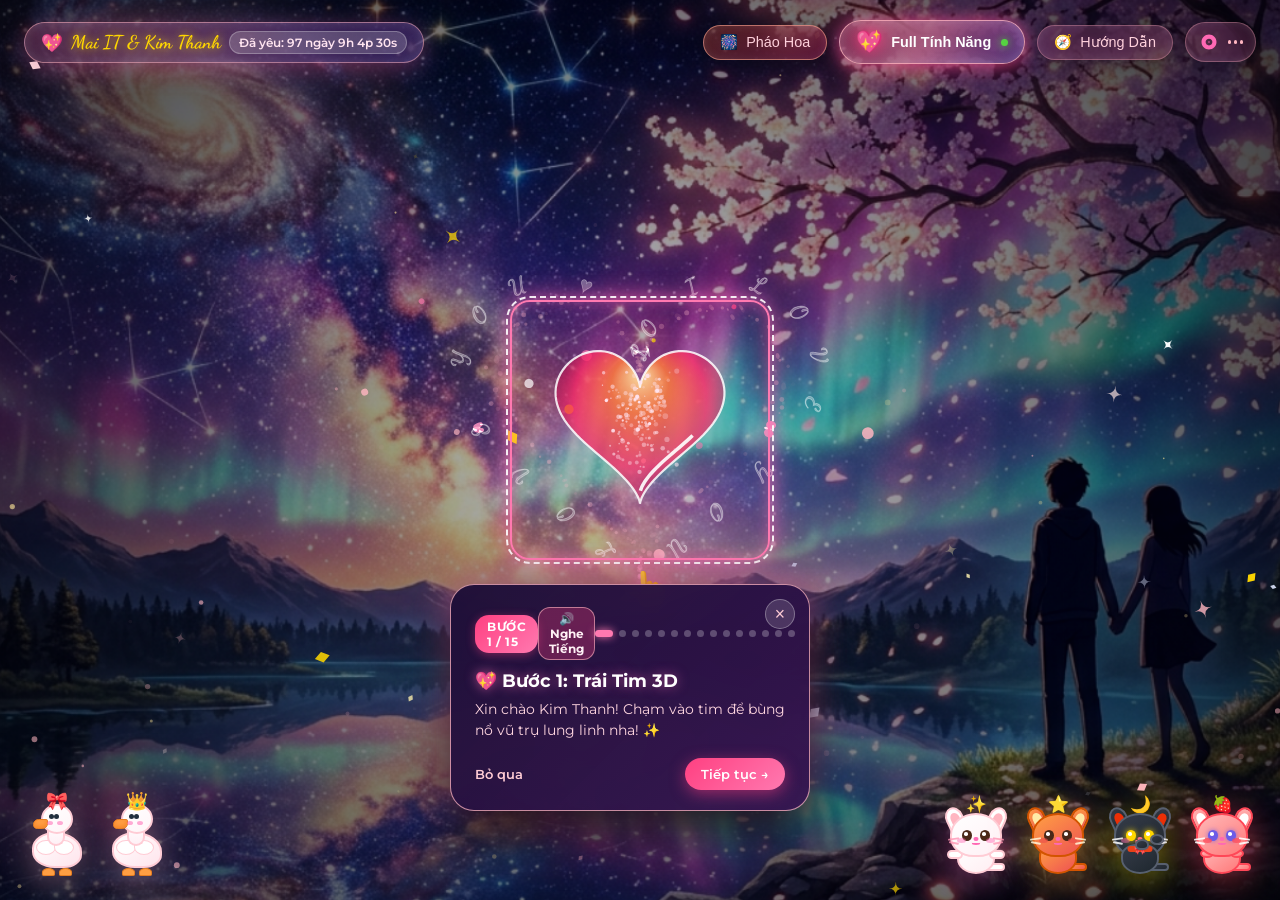
==== commit 6c307bca: "fixmobile" ====
--- a/index.html
+++ b/index.html
@@ -40,15 +40,16 @@
                         <span class="btn-text">Pháo Hoa</span>
                     </button>
 
-                    <!-- Main Floating Hub Trigger Button -->
-                    <button id="hubToggleBtn" class="glass-btn hub-btn" title="Mở Hộp Tiện Ích & Điều Khiển">
-                        <span class="hub-icon-glow">✨</span>
-                        <span class="btn-text">Menu Điều Khiển</span>
+                    <!-- Master Pink Heart Floating Hub Trigger Button (Trái Tim Màu Hồng Chứa Full Chức Năng & Thuộc Tính) -->
+                    <button id="hubToggleBtn" class="glass-btn hub-btn master-pink-heart-btn"
+                        title="Trái Tim Tiện Ích - Full Tính Năng & Thuộc Tính 💖">
+                        <span class="pink-heart-master-icon">💖</span>
+                        <span class="btn-text">Full Tính Năng</span>
                         <span class="hub-badge-dot"></span>
                     </button>
 
                     <!-- Direct Tour Guide Button on Top Bar -->
-                    <button id="topTourGuideBtn" class="glass-btn tour-guide-btn" title="Xem hướng dẫn sử dụng 14 bước">
+                    <button id="topTourGuideBtn" class="glass-btn tour-guide-btn" title="Xem hướng dẫn sử dụng 15 bước">
                         <span class="btn-icon">🧭</span>
                         <span class="btn-text">Hướng Dẫn</span>
                     </button>
@@ -70,167 +71,263 @@
                     </button>
                 </div>
 
-                <!-- Floating Glass Control Hub Modal (Hộp Tiện Ích Đa Năng Tinh Gọn) -->
+                <!-- Floating Glass Master Pink Heart Control Hub Modal (Hộp Tiện Ích Trái Tim Hồng Full Chức Năng & Thuộc Tính) -->
                 <div id="controlHubModal" class="control-hub-modal">
                     <div class="control-hub-backdrop" id="hubBackdrop"></div>
                     <div class="control-hub-card">
                         <div class="hub-header">
                             <div class="hub-title">
-                                <span class="hub-header-icon">⚙️</span>
-                                <h3>Trung Tâm Tiện Ích</h3>
+                                <span class="hub-header-icon pink-heart-pulse">💖</span>
+                                <div>
+                                    <h3>Trung Tâm Tiện Ích Trái Tim Hồng</h3>
+                                    <span class="hub-title-badge">Full Chức Năng &amp; Thuộc Tính</span>
+                                </div>
                             </div>
                             <button id="closeHubBtn" class="close-hub-btn" aria-label="Đóng Menu">&times;</button>
                         </div>
 
-                        <p class="hub-subtitle">Tùy chỉnh không gian vũ trụ tình yêu & âm nhạc 💖</p>
-
-                        <div class="hub-grid">
-                            <!-- 1. Kiểu Dáng Tim -->
-                            <div class="hub-item-group">
-                                <button id="shapeToggle" class="hub-item-btn shape-btn"
-                                    title="Bấm đổi kiểu dáng tiếp theo">
-                                    <div class="hub-item-icon" id="shapeIcon">🌌</div>
-                                    <div class="hub-item-info">
-                                        <span class="hub-item-title">Kiểu Dáng Tim</span>
-                                        <span class="hub-item-desc" id="shapeName">Thiên Hà</span>
+                        <p class="hub-subtitle">Tùy chỉnh trọn vẹn vũ trụ tình yêu, hiệu ứng &amp; âm nhạc dành riêng
+                            cho bạn 💕</p>
+
+                        <!-- Navigation Tabs -->
+                        <div class="hub-nav-tabs" id="hubNavTabs">
+                            <button class="hub-tab-btn active" data-tab="tab-theme">
+                                <span class="tab-icon">💖</span>
+                                <span class="tab-text">Kiểu &amp; Màu</span>
+                            </button>
+                            <button class="hub-tab-btn" data-tab="tab-space">
+                                <span class="tab-icon">🖼️</span>
+                                <span class="tab-text">Nền &amp; Tùy Biến</span>
+                            </button>
+                            <button class="hub-tab-btn" data-tab="tab-music">
+                                <span class="tab-icon">🎵</span>
+                                <span class="tab-text">Âm Nhạc</span>
+                            </button>
+                            <button class="hub-tab-btn" data-tab="tab-effects">
+                                <span class="tab-icon">🎆</span>
+                                <span class="tab-text">Hiệu Ứng</span>
+                            </button>
+                            <button class="hub-tab-btn" data-tab="tab-love">
+                                <span class="tab-icon">✍️</span>
+                                <span class="tab-text">Kỷ Niệm &amp; Khác</span>
+                            </button>
+                        </div>
+
+                        <!-- Tab 1: Kiểu Dáng & Sắc Màu -->
+                        <div class="hub-tab-panel active" id="tab-theme">
+                            <div class="hub-grid">
+                                <!-- 1. Kiểu Dáng Tim -->
+                                <div class="hub-item-group">
+                                    <button id="shapeToggle" class="hub-item-btn shape-btn"
+                                        title="Bấm đổi kiểu dáng tiếp theo">
+                                        <div class="hub-item-icon" id="shapeIcon">🌌</div>
+                                        <div class="hub-item-info">
+                                            <span class="hub-item-title">5 Kiểu Dáng Tim Nghệ Thuật</span>
+                                            <span class="hub-item-desc" id="shapeName">Thiên Hà 3D</span>
+                                        </div>
+                                    </button>
+                                    <div class="hub-chips-row" id="shapeChips">
+                                        <button class="hub-chip active" data-shape="galaxy">🌌 Thiên Hà 3D</button>
+                                        <button class="hub-chip" data-shape="rose">🌸 Hoa Hồng</button>
+                                        <button class="hub-chip" data-shape="orb">🔮 Quả Cầu</button>
+                                        <button class="hub-chip" data-shape="infinity">♾️ Vô Cực</button>
+                                        <button class="hub-chip" data-shape="glass">💎 Pha Lê</button>
                                     </div>
-                                </button>
-                                <div class="hub-chips-row" id="shapeChips">
-                                    <button class="hub-chip active" data-shape="galaxy">🌌 Thiên Hà</button>
-                                    <button class="hub-chip" data-shape="flower">🌸 Hoa Hồng</button>
-                                    <button class="hub-chip" data-shape="sphere">🔮 Quả Cầu</button>
-                                    <button class="hub-chip" data-shape="ribbon">♾️ Vô Cực</button>
-                                    <button class="hub-chip" data-shape="crystal">💎 Pha Lê</button>
-                                </div>
-                            </div>
-
-                            <!-- 2. 10 Sắc Màu -->
-                            <div class="hub-item-group">
-                                <button id="themeToggle" class="hub-item-btn theme-btn"
-                                    title="Bấm đổi màu sắc tiếp theo">
-                                    <div class="hub-item-icon" id="themeIcon">💖</div>
-                                    <div class="hub-item-info">
-                                        <span class="hub-item-title">10 Sắc Màu</span>
-                                        <span class="hub-item-desc" id="themeName">Hồng Dạ Quang</span>
+                                </div>
+
+                                <!-- 2. 10 Sắc Màu -->
+                                <div class="hub-item-group">
+                                    <button id="themeToggle" class="hub-item-btn theme-btn"
+                                        title="Bấm đổi màu sắc tiếp theo">
+                                        <div class="hub-item-icon" id="themeIcon">💖</div>
+                                        <div class="hub-item-info">
+                                            <span class="hub-item-title">10 Sắc Màu Dạ Quang &amp; Lời Thính</span>
+                                            <span class="hub-item-desc" id="themeName">Hồng Ngọt Ngào</span>
+                                        </div>
+                                    </button>
+                                    <div class="hub-chips-row" id="themeChips">
+                                        <button class="hub-chip active" data-theme="pink">💖 Hồng</button>
+                                        <button class="hub-chip" data-theme="galaxy">🌌 Vũ Trụ</button>
+                                        <button class="hub-chip" data-theme="gold">👑 Hoàng Gia</button>
+                                        <button class="hub-chip" data-theme="aurora">❄️ Băng Tuyết</button>
+                                        <button class="hub-chip" data-theme="emerald">💚 Ngọc Lục</button>
+                                        <button class="hub-chip" data-theme="sunset">🧡 Hoàng Hôn</button>
+                                        <button class="hub-chip" data-theme="sakura">🌸 Sakura</button>
+                                        <button class="hub-chip" data-theme="ocean">🌊 Đại Dương</button>
+                                        <button class="hub-chip" data-theme="diamond">💎 Bạch Kim</button>
+                                        <button class="hub-chip" data-theme="rainbow">🌈 Cầu Vồng</button>
                                     </div>
-                                </button>
-                                <div class="hub-chips-row" id="themeChips">
-                                    <button class="hub-chip active" data-theme="pink">💖 Hồng</button>
-                                    <button class="hub-chip" data-theme="galaxy">🌌 Vũ Trụ</button>
-                                    <button class="hub-chip" data-theme="gold">👑 Hoàng Gia</button>
-                                    <button class="hub-chip" data-theme="aurora">❄️ Băng Tuyết</button>
-                                    <button class="hub-chip" data-theme="emerald">💚 Ngọc Lục</button>
-                                    <button class="hub-chip" data-theme="sunset">🧡 Hoàng Hôn</button>
-                                    <button class="hub-chip" data-theme="sakura">🌸 Sakura</button>
-                                    <button class="hub-chip" data-theme="ocean">🌊 Đại Dương</button>
-                                    <button class="hub-chip" data-theme="diamond">💎 Kim Cương</button>
-                                    <button class="hub-chip" data-theme="rainbow">🌈 Cầu Vồng</button>
-                                </div>
-                            </div>
-
-                            <!-- 3. Không Gian Nền -->
-                            <div class="hub-item-group">
-                                <button id="bgModeToggle" class="hub-item-btn bg-mode-btn"
-                                    title="Bấm đổi nền tiếp theo">
-                                    <div class="hub-item-icon" id="bgModeIcon">🖼️</div>
-                                    <div class="hub-item-info">
-                                        <span class="hub-item-title">Không Gian Nền</span>
-                                        <span class="hub-item-desc" id="bgModeName">Nền: Chuẩn</span>
+                                </div>
+                            </div>
+                        </div>
+
+                        <!-- Tab 2: Không Gian Nền & Thuộc Tính Tùy Biến -->
+                        <div class="hub-tab-panel" id="tab-space">
+                            <div class="hub-grid">
+                                <!-- Không Gian Nền -->
+                                <div class="hub-item-group">
+                                    <button id="bgModeToggle" class="hub-item-btn bg-mode-btn"
+                                        title="Bấm đổi nền tiếp theo">
+                                        <div class="hub-item-icon" id="bgModeIcon">🖼️</div>
+                                        <div class="hub-item-info">
+                                            <span class="hub-item-title">4 Không Gian Hình Nền</span>
+                                            <span class="hub-item-desc" id="bgModeName">Nền: Chuẩn</span>
+                                        </div>
+                                    </button>
+                                    <div class="hub-chips-row" id="bgChips">
+                                        <button class="hub-chip active" data-bg="default">🖼️ Nền Chuẩn</button>
+                                        <button class="hub-chip" data-bg="art">🌸 Hoa Anh Đào</button>
+                                        <button class="hub-chip" data-bg="galaxy_bg">🌌 Thiên Hà 3D</button>
+                                        <button class="hub-chip" data-bg="pure">🌄 Thuần Khiết</button>
                                     </div>
-                                </button>
-                                <div class="hub-chips-row" id="bgChips">
-                                    <button class="hub-chip active" data-bg="default">🖼️ Nền Chuẩn</button>
-                                    <button class="hub-chip" data-bg="art">🌸 Hoa Anh Đào</button>
-                                    <button class="hub-chip" data-bg="galaxy_bg">🌌 Thiên Hà 3D</button>
-                                    <button class="hub-chip" data-bg="pure">🌄 Thuần Khiết</button>
-                                </div>
-                            </div>
-
-                            <!-- 4. Đổi Ca Sĩ -->
-                            <div class="hub-item-group">
-                                <button id="musicGenreToggle" class="hub-item-btn music-genre-btn"
-                                    title="Bấm đổi ca sĩ">
-                                    <div class="hub-item-icon" id="genreIcon">🎸</div>
-                                    <div class="hub-item-info">
-                                        <span class="hub-item-title">Đổi Ca Sĩ</span>
-                                        <span class="hub-item-desc" id="genreName">Dòng nhạc Vũ.</span>
+                                </div>
+
+                                <!-- Thuộc Tính Nâng Cao (Sliders & Controls) -->
+                                <div class="hub-sliders-box">
+                                    <div class="slider-row">
+                                        <div class="slider-header">
+                                            <span>🔍 Kích Thước Trái Tim:</span>
+                                            <span id="scaleValueText">100%</span>
+                                        </div>
+                                        <input type="range" id="heartScaleSlider" min="50" max="220" value="100"
+                                            class="hub-slider">
                                     </div>
-                                </button>
-                                <div class="hub-chips-row" id="genreChips">
-                                    <button class="hub-chip active" data-genre="vu">🎸 Vũ. Acoustic</button>
-                                    <button class="hub-chip" data-genre="mtp">🔥 Sơn Tùng M-TP</button>
-                                </div>
-                            </div>
-
-                            <!-- 5. Bắn Pháo Hoa Trái Tim -->
-                            <div class="hub-item-group single">
-                                <button id="hubFireworksBtn" class="hub-item-btn fireworks-item-btn"
-                                    title="Bắn pháo hoa trái tim bùng nổ">
-                                    <div class="hub-item-icon">🎆</div>
-                                    <div class="hub-item-info">
-                                        <span class="hub-item-title">Pháo Hoa Trái Tim</span>
-                                        <span class="hub-item-desc">Bùng nổ pháo hoa đa sắc</span>
+                                    <div class="slider-row">
+                                        <div class="slider-header">
+                                            <span>💓 Tốc Độ Đập Nhịp Tim:</span>
+                                            <span id="beatSpeedValueText">Chuẩn</span>
+                                        </div>
+                                        <input type="range" id="beatSpeedSlider" min="50" max="200" value="100"
+                                            class="hub-slider">
                                     </div>
-                                </button>
-                            </div>
-
-                            <!-- 6. Đổi Tên & Ngày Kỷ Niệm -->
-                            <div class="hub-item-group single">
-                                <button id="nameEditorBtn" class="hub-item-btn name-editor-btn"
-                                    title="Tùy chỉnh tên người nhận & ngày yêu">
-                                    <div class="hub-item-icon">✍️</div>
-                                    <div class="hub-item-info">
-                                        <span class="hub-item-title">Tùy Chỉnh Tên & Kỷ Niệm</span>
-                                        <span class="hub-item-desc">Đổi tên & ngày yêu nhau</span>
+                                </div>
+                            </div>
+                        </div>
+
+                        <!-- Tab 3: Âm Nhạc & Ca Sĩ -->
+                        <div class="hub-tab-panel" id="tab-music">
+                            <div class="hub-grid">
+                                <!-- Đổi Ca Sĩ -->
+                                <div class="hub-item-group">
+                                    <button id="musicGenreToggle" class="hub-item-btn music-genre-btn"
+                                        title="Bấm đổi ca sĩ">
+                                        <div class="hub-item-icon" id="genreIcon">🎸</div>
+                                        <div class="hub-item-info">
+                                            <span class="hub-item-title">Dòng Nhạc Thần Tượng</span>
+                                            <span class="hub-item-desc" id="genreName">Dòng nhạc Vũ.</span>
+                                        </div>
+                                    </button>
+                                    <div class="hub-chips-row" id="genreChips">
+                                        <button class="hub-chip active" data-genre="vu">🎸 Vũ. Acoustic</button>
+                                        <button class="hub-chip" data-genre="mtp">🔥 Sơn Tùng M-TP</button>
                                     </div>
-                                </button>
-                            </div>
-
-                            <!-- 7. Kho Nhạc -->
-                            <div class="hub-item-group single">
-                                <button id="openPlaylistBtn" class="hub-item-btn playlist-btn"
-                                    title="Mở kho bài hát chi tiết">
-                                    <div class="hub-item-icon">🎵</div>
-                                    <div class="hub-item-info">
-                                        <span class="hub-item-title">Kho Nhạc</span>
-                                        <span class="hub-item-desc">Chọn bài hát & tải MP3</span>
-                                    </div>
-                                </button>
-                            </div>
-
-                            <!-- 8. Thư Tình Bí Mật -->
-                            <div class="hub-item-group single">
-                                <button id="letterBtn" class="hub-item-btn letter-btn" title="Mở bức thư tình bí mật">
-                                    <div class="hub-item-icon">💌</div>
-                                    <div class="hub-item-info">
-                                        <span class="hub-item-title">Thư Tình Bí Mật</span>
-                                        <span class="hub-item-desc">Lời chúc ấm áp</span>
-                                    </div>
-                                </button>
-                            </div>
-
-                            <!-- 9. Tác Giả (Mai IT) -->
-                            <div class="hub-item-group single">
-                                <button id="authorBtn" class="hub-item-btn author-btn"
-                                    title="Xem thông tin tác giả Mai IT">
-                                    <div class="hub-item-icon">👑</div>
-                                    <div class="hub-item-info">
-                                        <span class="hub-item-title">Tác Giả</span>
-                                        <span class="hub-item-desc">Mai IT • Developer</span>
-                                    </div>
-                                </button>
-                            </div>
-
-                            <!-- 10. Interactive Tour Guide -->
-                            <div class="hub-item-group single">
-                                <button id="tourGuideBtn" class="hub-item-btn tour-guide-btn"
-                                    title="Xem hướng dẫn sử dụng 15 bước">
-                                    <div class="hub-item-icon">🧭</div>
-                                    <div class="hub-item-info">
-                                        <span class="hub-item-title">Hướng Dẫn</span>
-                                        <span class="hub-item-desc">Tour 15 bước chi tiết</span>
-                                    </div>
-                                </button>
+                                </div>
+
+                                <!-- Các Tiện Ích Nhạc Nhanh -->
+                                <div class="hub-quick-actions-row">
+                                    <button id="hubRandomSongBtn" class="hub-action-chip"
+                                        title="Phát bài hát ngẫu nhiên">
+                                        <span>🎲</span> Đổi Bài Ngẫu Nhiên
+                                    </button>
+                                    <button id="openPlaylistBtn" class="hub-action-chip"
+                                        title="Mở danh sách bài hát chi tiết">
+                                        <span>🎵</span> Kho Nhạc Đầy Đủ
+                                    </button>
+                                    <button id="hubUploadMusicBtn" class="hub-action-chip"
+                                        title="Tải file MP3 từ máy của bạn">
+                                        <span>📁</span> Tải MP3 Riêng
+                                    </button>
+                                </div>
+                            </div>
+                        </div>
+
+                        <!-- Tab 4: Hiệu Ứng & Pháo Hoa -->
+                        <div class="hub-tab-panel" id="tab-effects">
+                            <div class="hub-grid">
+                                <div class="hub-item-group single">
+                                    <button id="hubFireworksBtn" class="hub-item-btn fireworks-item-btn"
+                                        title="Bắn pháo hoa trái tim bùng nổ">
+                                        <div class="hub-item-icon">🎆</div>
+                                        <div class="hub-item-info">
+                                            <span class="hub-item-title">Bắn Pháo Hoa Trái Tim</span>
+                                            <span class="hub-item-desc">Bùng nổ pháo hoa đa sắc rực rỡ</span>
+                                        </div>
+                                    </button>
+                                </div>
+                                <div class="hub-item-group single">
+                                    <button id="hubBurstHeartbeatBtn" class="hub-item-btn heartbeat-item-btn"
+                                        title="Kích hoạt nhịp tim đập bùng nổ">
+                                        <div class="hub-item-icon">💓</div>
+                                        <div class="hub-item-info">
+                                            <span class="hub-item-title">Kích Hoạt Nhịp Đập Bùng Nổ</span>
+                                            <span class="hub-item-desc">Phóng thích sóng xung kích &amp; ngàn hạt
+                                                tim</span>
+                                        </div>
+                                    </button>
+                                </div>
+                                <div class="hub-item-group single">
+                                    <button id="hubShootingStarBtn" class="hub-item-btn star-item-btn"
+                                        title="Ước nguyện với mưa sao băng">
+                                        <div class="hub-item-icon">💫</div>
+                                        <div class="hub-item-info">
+                                            <span class="hub-item-title">Mưa Sao Băng Rơi Lướt</span>
+                                            <span class="hub-item-desc">Vệt sao băng may mắn trên bầu trời đêm</span>
+                                        </div>
+                                    </button>
+                                </div>
+                            </div>
+                        </div>
+
+                        <!-- Tab 5: Kỷ Niệm & Thú Cưng -->
+                        <div class="hub-tab-panel" id="tab-love">
+                            <div class="hub-grid">
+                                <!-- Đổi Tên & Ngày Kỷ Niệm -->
+                                <div class="hub-item-group single">
+                                    <button id="nameEditorBtn" class="hub-item-btn name-editor-btn"
+                                        title="Tùy chỉnh tên người nhận & ngày yêu">
+                                        <div class="hub-item-icon">✍️</div>
+                                        <div class="hub-item-info">
+                                            <span class="hub-item-title">Tùy Chỉnh Tên &amp; Ngày Kỷ Niệm</span>
+                                            <span class="hub-item-desc">Đổi tên &amp; ngày bắt đầu yêu nhau</span>
+                                        </div>
+                                    </button>
+                                </div>
+
+                                <!-- Thư Tình Bí Mật -->
+                                <div class="hub-item-group single">
+                                    <button id="letterBtn" class="hub-item-btn letter-btn"
+                                        title="Mở bức thư tình bí mật">
+                                        <div class="hub-item-icon">💌</div>
+                                        <div class="hub-item-info">
+                                            <span class="hub-item-title">Thư Tình Bí Mật</span>
+                                            <span class="hub-item-desc">Hiệu ứng gõ chữ &amp; giọng kể lãng mạn</span>
+                                        </div>
+                                    </button>
+                                </div>
+
+                                <!-- Tác Giả (Mai IT) -->
+                                <div class="hub-item-group single">
+                                    <button id="authorBtn" class="hub-item-btn author-btn"
+                                        title="Xem thông tin tác giả Mai IT">
+                                        <div class="hub-item-icon">👑</div>
+                                        <div class="hub-item-info">
+                                            <span class="hub-item-title">Tác Giả</span>
+                                            <span class="hub-item-desc">Mai IT • Developer &amp; Creator</span>
+                                        </div>
+                                    </button>
+                                </div>
+
+                                <!-- Interactive Tour Guide -->
+                                <div class="hub-item-group single">
+                                    <button id="tourGuideBtn" class="hub-item-btn tour-guide-btn"
+                                        title="Xem hướng dẫn sử dụng 15 bước">
+                                        <div class="hub-item-icon">🧭</div>
+                                        <div class="hub-item-info">
+                                            <span class="hub-item-title">Hướng Dẫn Sử Dụng</span>
+                                            <span class="hub-item-desc">Tour 15 bước chi tiết</span>
+                                        </div>
+                                    </button>
+                                </div>
                             </div>
                         </div>
                     </div>
@@ -435,29 +532,6 @@
                 </div>
             </div>
 
-            <!-- Complete Step-by-Step Interactive Guided Tour Overlay (Chế Độ Hướng Dẫn Từng Bước Từ Đầu Đến Cuối) -->
-            <div id="tourOverlay" class="tour-overlay">
-                <div id="tourSpotlight" class="tour-spotlight">
-                    <div class="tour-spotlight-pulse"></div>
-                    <div class="tour-pointer" id="tourPointer">👆</div>
-                </div>
-                <div id="tourCard" class="tour-card">
-                    <button id="tourCloseBtn" class="tour-close-btn" title="Bỏ qua hướng dẫn">✕</button>
-                    <div class="tour-header">
-                        <span class="tour-step-badge" id="tourStepBadge">BƯỚC 1 / 7</span>
-                        <div class="tour-dots" id="tourDots"></div>
-                    </div>
-                    <h3 class="tour-title" id="tourTitle">💖 Khởi Động Trái Tim & Âm Nhạc</h3>
-                    <p class="tour-desc" id="tourDesc">Chạm vào trái tim hoặc bất kỳ đâu trên màn hình để cất tiếng hát
-                        ca sĩ và kích hoạt ánh sáng dạ quang 3D!</p>
-                    <div class="tour-actions">
-                        <button id="tourSkipBtn" class="tour-btn tour-btn-skip">Bỏ qua</button>
-                        <button id="tourPrevBtn" class="tour-btn tour-btn-prev">← Quay lại</button>
-                        <button id="tourNextBtn" class="tour-btn tour-btn-next">Tiếp tục →</button>
-                    </div>
-                </div>
-            </div>
-
             <!-- Secret Love Letter Modal -->
             <div id="letterModal" class="letter-modal">
                 <div class="letter-card">
@@ -666,6 +740,33 @@
             </div>
         </div>
 
+        <!-- Floating Mobile Bottom Navigation Dock (Thanh Điều Hướng Nổi Đáy Màn Hình Di Động) -->
+        <nav id="mobileBottomBar" class="mobile-bottom-bar" aria-label="Thanh điều hướng di động">
+            <button id="mobShapeBtn" class="mobile-nav-item" title="Đổi Kiểu Dáng Tim">
+                <span class="mob-nav-icon" id="mobShapeIcon">🌌</span>
+                <span class="mob-nav-label">Kiểu Dáng</span>
+            </button>
+            <button id="mobThemeBtn" class="mobile-nav-item" title="Đổi 10 Sắc Màu">
+                <span class="mob-nav-icon" id="mobThemeIcon">💖</span>
+                <span class="mob-nav-label">Màu Sắc</span>
+            </button>
+            <button id="mobHubBtn" class="mobile-nav-item mob-action-center" title="Trái Tim Hồng - Full Tính Năng 💖">
+                <div class="mob-center-glow"></div>
+                <div class="mob-center-inner">
+                    <span class="mob-center-icon">💖</span>
+                </div>
+                <span class="mob-nav-label">Tiện Ích</span>
+            </button>
+            <button id="mobFireworksBtn" class="mobile-nav-item" title="Bắn Pháo Hoa Trái Tim">
+                <span class="mob-nav-icon">🎆</span>
+                <span class="mob-nav-label">Pháo Hoa</span>
+            </button>
+            <button id="mobLetterBtn" class="mobile-nav-item" title="Mở Bức Thư Tình Bí Mật">
+                <span class="mob-nav-icon">💌</span>
+                <span class="mob-nav-label">Thư Tình</span>
+            </button>
+        </nav>
+
         <!-- Background Music Audio -->
         <audio id="bgMusic" loop preload="auto" src="vu_lalung.mp3">
             <source src="vu_lalung.mp3" type="audio/mpeg">
--- a/love.css
+++ b/love.css
@@ -1,2991 +1,3633 @@
-* {
-    margin: 0;
-    padding: 0;
-    box-sizing: border-box;
-    user-select: none;
-    -webkit-user-select: none;
-}
-
-body.love {
-    width: 100%;
-    height: 100vh;
-    background-color: #030308;
-    overflow: hidden;
-    touch-action: none;
-    font-family: 'Montserrat', sans-serif;
-    perspective: 1000px;
-}
-
-.love .container {
-    display: flex;
-    justify-content: center;
-    align-items: center;
-    height: 100%;
-    width: 100%;
-}
-
-.love .container .content {
-    text-align: center;
-    width: 100%;
-    height: 100%;
-    position: relative;
-    overflow: hidden;
-    transform-style: preserve-3d;
-}
-
-/* Background & 3D Parallax Layer */
-.love .container .content .background {
-    position: absolute;
-    top: -5%;
-    left: -5%;
-    width: 110%;
-    height: 110%;
-    z-index: 1;
-    transition: transform 0.12s cubic-bezier(0.2, 0.8, 0.2, 1);
-    will-change: transform;
-}
-
-.love .container .content .background .hinh {
-    width: 100%;
-    height: 100%;
-    object-fit: cover;
-    object-position: center;
-    filter: brightness(0.88) contrast(1.05) saturate(1.12);
-    transition: filter 0.8s cubic-bezier(0.4, 0, 0.2, 1);
-}
-
-.bg-overlay {
-    position: absolute;
-    top: 0;
-    left: 0;
-    width: 100%;
-    height: 100%;
-    background: radial-gradient(circle at center, rgba(10, 5, 20, 0.15) 0%, rgba(2, 2, 6, 0.85) 100%);
-    pointer-events: none;
-    transition: opacity 0.8s cubic-bezier(0.4, 0, 0.2, 1);
-}
-
-/* Chế độ 2: Ngắm Nền Nghệ Thuật (Nền sáng nét, tim mờ hòa quyện) */
-body.bg-mode-art .background .hinh {
-    filter: brightness(0.92) contrast(1.08) saturate(1.15) !important;
-}
-
-body.bg-mode-art .bg-overlay {
-    opacity: 0.28 !important;
-}
-
-/* Chế độ 3: Nền Thiên Hà 3D (Vũ trụ xoay 3D sâu thẳm huyền ảo) */
-body.bg-mode-galaxy .background .hinh {
-    filter: brightness(0.38) contrast(1.3) hue-rotate(250deg) saturate(1.9) !important;
-}
-
-body.bg-mode-galaxy .bg-overlay {
-    opacity: 0.55 !important;
-    background: radial-gradient(circle at center, rgba(30, 8, 65, 0.4) 0%, rgba(3, 0, 15, 0.92) 100%) !important;
-}
-
-/* Chế độ 4: Ngắm Nền Thuần Khiết (Nền sáng 100%, ẩn tim để chiêm ngưỡng trọn vẹn) */
-body.bg-mode-pure .background .hinh {
-    filter: brightness(1.05) contrast(1.05) saturate(1.22) !important;
-}
-
-body.bg-mode-pure .bg-overlay {
-    opacity: 0.0 !important;
-}
-
-/* Canvas Layer */
-.love .container .content .love-content {
-    position: absolute;
-    top: 0;
-    left: 0;
-    width: 100%;
-    height: 100%;
-    z-index: 2;
-    display: flex;
-    justify-content: center;
-    align-items: center;
-}
-
-#heartCanvas {
-    display: block;
-    cursor: pointer;
-    transform: translateZ(0);
-    backface-visibility: hidden;
-    will-change: transform;
-}
-
-/* Top Action Controls (Glassmorphism Buttons) */
-/* Top Action Controls (Gọn Gàng 1 Nút Menu Tiện Ích) */
-.top-controls {
-    position: absolute;
-    top: 0;
-    left: 0;
-    width: 100%;
-    padding: 20px 24px;
-    display: flex;
-    justify-content: flex-start;
-    align-items: center;
-    z-index: 20;
-    pointer-events: none;
-}
-
-.hub-launcher-bar {
-    display: flex;
-    align-items: center;
-    gap: 12px;
-    pointer-events: auto;
-}
-
-.hub-btn {
-    background: linear-gradient(135deg, rgba(255, 105, 180, 0.28), rgba(168, 85, 247, 0.28));
-    border: 1.5px solid rgba(255, 200, 220, 0.5);
-    box-shadow: 0 4px 20px rgba(255, 105, 180, 0.35), inset 0 0 12px rgba(255, 255, 255, 0.15);
-    font-weight: 600;
-}
-
-.hub-btn:hover {
-    background: linear-gradient(135deg, rgba(255, 105, 180, 0.45), rgba(168, 85, 247, 0.45));
-    border-color: rgba(255, 255, 255, 0.8);
-    box-shadow: 0 6px 28px rgba(255, 105, 180, 0.6);
-    transform: translateY(-2px) scale(1.05);
-}
-
-.hub-icon-glow {
-    font-size: 1.15rem;
-    animation: hubIconGlow 2s ease-in-out infinite alternate;
-}
-
-@keyframes hubIconGlow {
-    from {
-        filter: drop-shadow(0 0 2px #fff);
-        transform: scale(1);
-    }
-
-    to {
-        filter: drop-shadow(0 0 8px #ff69b4);
-        transform: scale(1.15);
-    }
-}
-
-.hub-badge-dot {
-    width: 7px;
-    height: 7px;
-    background: #4cd137;
-    border-radius: 50%;
-    box-shadow: 0 0 8px #4cd137;
-    margin-left: 2px;
-    animation: pulseDot 1.8s infinite;
-}
-
-@keyframes pulseDot {
-
-    0%,
-    100% {
-        transform: scale(1);
-        opacity: 0.9;
-    }
-
-    50% {
-        transform: scale(1.4);
-        opacity: 1;
-    }
-}
-
-.glass-btn {
-    display: flex;
-    align-items: center;
-    gap: 8px;
-    padding: 8px 16px;
-    background: rgba(255, 105, 180, 0.15);
-    border: 1px solid rgba(255, 182, 193, 0.35);
-    border-radius: 30px;
-    backdrop-filter: blur(14px);
-    -webkit-backdrop-filter: blur(14px);
-    color: #ffd1dc;
-    cursor: pointer;
-    box-shadow: 0 4px 20px rgba(0, 0, 0, 0.3), inset 0 0 10px rgba(255, 255, 255, 0.1);
-    transition: all 0.3s cubic-bezier(0.4, 0, 0.2, 1);
-    outline: none;
-    font-size: 0.9rem;
-    font-weight: 500;
-}
-
-.glass-btn.mini {
-    padding: 8px 12px;
-}
-
-/* ==========================================
-   LOVE DAYS COUNTER WIDGET (Đồng Hồ Đếm Ngày Yêu)
-   ========================================== */
-.love-days-widget {
-    display: flex;
-    align-items: center;
-    gap: 8px;
-    padding: 8px 16px;
-    background: linear-gradient(135deg, rgba(255, 105, 180, 0.22), rgba(168, 85, 247, 0.25));
-    border: 1.5px solid rgba(255, 182, 193, 0.55);
-    border-radius: 30px;
-    backdrop-filter: blur(16px);
-    -webkit-backdrop-filter: blur(16px);
-    box-shadow: 0 6px 25px rgba(255, 105, 180, 0.35), inset 0 0 12px rgba(255, 255, 255, 0.15);
-    color: #fff;
-    cursor: pointer;
-    pointer-events: auto;
-    font-size: 0.84rem;
-    font-weight: 600;
-    transition: all 0.3s cubic-bezier(0.175, 0.885, 0.32, 1.275);
-    user-select: none;
-    margin-right: auto;
-}
-
-.love-days-widget:hover {
-    transform: translateY(-2px) scale(1.04);
-    border-color: #ffd700;
-    box-shadow: 0 8px 30px rgba(255, 105, 180, 0.55), 0 0 20px rgba(255, 215, 0, 0.4);
-}
-
-.love-days-widget .heart-pulse-icon {
-    font-size: 1.1rem;
-    animation: heartBeat 1.4s infinite ease-in-out;
-}
-
-.love-names-text {
-    font-family: 'Dancing Script', cursive;
-    font-size: 1.15rem;
-    font-weight: 700;
-    color: #ffd700;
-    text-shadow: 0 0 10px rgba(255, 215, 0, 0.8);
-}
-
-.love-days-badge {
-    background: rgba(255, 255, 255, 0.18);
-    padding: 3px 9px;
-    border-radius: 12px;
-    border: 1px solid rgba(255, 255, 255, 0.25);
-    color: #ffe4f0;
-    font-size: 0.78rem;
-    font-weight: 600;
-}
-
-/* Fireworks Button */
-.fireworks-btn {
-    background: linear-gradient(135deg, rgba(255, 87, 34, 0.28), rgba(233, 30, 99, 0.28));
-    border-color: rgba(255, 171, 145, 0.6);
-}
-
-.fireworks-btn:hover {
-    background: linear-gradient(135deg, rgba(255, 87, 34, 0.5), rgba(233, 30, 99, 0.5));
-    border-color: #ffd700;
-    box-shadow: 0 6px 25px rgba(255, 87, 34, 0.6), 0 0 20px rgba(255, 215, 0, 0.5);
-    transform: translateY(-2px) scale(1.05);
-}
-
-/* Form Styles for Name Editor Modal */
-.name-editor-card {
-    max-width: 520px;
-    text-align: left;
-}
-
-.name-editor-form {
-    display: flex;
-    flex-direction: column;
-    gap: 14px;
-    margin-top: 18px;
-}
-
-.name-editor-form .form-group {
-    display: flex;
-    flex-direction: column;
-    gap: 6px;
-}
-
-.name-editor-form label {
-    font-size: 0.84rem;
-    font-weight: 600;
-    color: #ffd1dc;
-}
-
-.name-editor-form input,
-.name-editor-form textarea {
-    width: 100%;
-    padding: 10px 14px;
-    background: rgba(255, 255, 255, 0.08);
-    border: 1.5px solid rgba(255, 182, 193, 0.35);
-    border-radius: 14px;
-    color: #ffffff;
-    font-family: 'Montserrat', sans-serif;
-    font-size: 0.88rem;
-    outline: none;
-    transition: all 0.25s ease;
-}
-
-.name-editor-form input:focus,
-.name-editor-form textarea:focus {
-    border-color: #ff69b4;
-    background: rgba(255, 255, 255, 0.12);
-    box-shadow: 0 0 15px rgba(255, 105, 180, 0.4);
-}
-
-.save-settings-btn {
-    margin-top: 8px;
-    padding: 12px 20px;
-    background: linear-gradient(135deg, #ff4081 0%, #e040fb 100%);
-    border: none;
-    border-radius: 20px;
-    color: #ffffff;
-    font-family: 'Montserrat', sans-serif;
-    font-size: 0.95rem;
-    font-weight: 700;
-    cursor: pointer;
-    transition: all 0.25s ease;
-    box-shadow: 0 8px 25px rgba(255, 64, 129, 0.45);
-}
-
-.save-settings-btn:hover {
-    transform: translateY(-2px) scale(1.02);
-    box-shadow: 0 12px 30px rgba(255, 64, 129, 0.6);
-}
-
-.glass-btn:hover {
-    background: rgba(255, 105, 180, 0.3);
-    border-color: rgba(255, 200, 220, 0.6);
-    box-shadow: 0 6px 25px rgba(255, 105, 180, 0.45);
-    transform: translateY(-2px) scale(1.04);
-}
-
-.glass-btn:active {
-    transform: translateY(0) scale(0.97);
-}
-
-/* ==========================================
-   FLOATING GLASS CONTROL HUB MODAL
-   ========================================== */
-.control-hub-modal {
-    position: fixed;
-    inset: 0;
-    z-index: 1500;
-    display: flex;
-    align-items: center;
-    justify-content: center;
-    opacity: 0;
-    pointer-events: none;
-    transition: opacity 0.3s ease;
-}
-
-.control-hub-modal.open {
-    opacity: 1;
-    pointer-events: auto;
-}
-
-.control-hub-backdrop {
-    position: absolute;
-    inset: 0;
-    background: rgba(8, 4, 18, 0.4);
-}
-
-.control-hub-card {
-    position: relative;
-    z-index: 10;
-    width: 92%;
-    max-width: 580px;
-    max-height: 88vh;
-    overflow-y: auto;
-    background: linear-gradient(135deg, rgba(26, 10, 42, 0.92), rgba(46, 12, 62, 0.88));
-    border: 1.5px solid rgba(255, 182, 193, 0.45);
-    border-radius: 28px;
-    box-shadow: 0 24px 60px rgba(0, 0, 0, 0.75), 0 0 40px rgba(255, 105, 180, 0.35), inset 0 0 20px rgba(255, 255, 255, 0.1);
-    padding: 24px 28px;
-    transform: scale(0.92) translateY(20px);
-    transition: transform 0.35s cubic-bezier(0.34, 1.56, 0.64, 1);
-}
-
-.control-hub-modal.open .control-hub-card {
-    transform: scale(1) translateY(0);
-}
-
-.hub-header {
-    display: flex;
-    justify-content: space-between;
-    align-items: center;
-    margin-bottom: 4px;
-}
-
-.hub-title {
-    display: flex;
-    align-items: center;
-    gap: 10px;
-}
-
-.hub-header-icon {
-    font-size: 1.5rem;
-}
-
-.hub-title h3 {
-    margin: 0;
-    font-size: 1.35rem;
-    font-weight: 700;
-    color: #fff;
-    font-family: 'Montserrat', sans-serif;
-    background: linear-gradient(135deg, #fff, #ffd1dc, #ff9bb2);
-    -webkit-background-clip: text;
-    -webkit-text-fill-color: transparent;
-}
-
-.hub-subtitle {
-    margin: 0 0 16px 0;
-    font-size: 0.85rem;
-    color: rgba(255, 209, 220, 0.85);
-}
-
-.close-hub-btn {
-    background: rgba(255, 255, 255, 0.1);
-    border: 1px solid rgba(255, 255, 255, 0.2);
-    width: 36px;
-    height: 36px;
-    border-radius: 50%;
-    color: #fff;
-    font-size: 1.4rem;
-    cursor: pointer;
-    display: flex;
-    align-items: center;
-    justify-content: center;
-    transition: all 0.2s ease;
-}
-
-.close-hub-btn:hover {
-    background: rgba(255, 75, 120, 0.4);
-    transform: rotate(90deg) scale(1.1);
-}
-
-.hub-grid {
-    display: grid;
-    grid-template-columns: repeat(auto-fit, minmax(240px, 1fr));
-    gap: 12px;
-}
-
-.hub-item-group {
-    display: flex;
-    flex-direction: column;
-    gap: 6px;
-    background: rgba(255, 255, 255, 0.04);
-    border: 1px solid rgba(255, 182, 193, 0.2);
-    border-radius: 20px;
-    padding: 8px;
-    transition: all 0.25s ease;
-}
-
-.hub-item-group.single {
-    padding: 0;
-    border: none;
-    background: transparent;
-}
-
-.hub-item-group:hover {
-    border-color: rgba(255, 182, 193, 0.45);
-    background: rgba(255, 255, 255, 0.07);
-}
-
-.hub-item-btn {
-    display: flex;
-    align-items: center;
-    gap: 14px;
-    padding: 10px 14px;
-    background: rgba(255, 255, 255, 0.06);
-    border: 1px solid rgba(255, 182, 193, 0.25);
-    border-radius: 16px;
-    cursor: pointer;
-    text-align: left;
-    transition: all 0.25s cubic-bezier(0.4, 0, 0.2, 1);
-    color: inherit;
-    outline: none;
-    width: 100%;
-}
-
-.hub-item-group .hub-item-btn {
-    background: rgba(255, 255, 255, 0.05);
-    border: 1px solid rgba(255, 182, 193, 0.15);
-}
-
-.hub-chips-row {
-    display: flex;
-    flex-wrap: wrap;
-    gap: 5px;
-    padding: 2px 2px 4px;
-}
-
-.hub-chip {
-    background: rgba(255, 255, 255, 0.08);
-    border: 1px solid rgba(255, 182, 193, 0.22);
-    color: #ffd8eb;
-    border-radius: 12px;
-    padding: 4px 9px;
-    font-size: 0.74rem;
-    font-weight: 500;
-    cursor: pointer;
-    transition: all 0.2s cubic-bezier(0.175, 0.885, 0.32, 1.275);
-    outline: none;
-    user-select: none;
-}
-
-.hub-chip:hover {
-    background: rgba(255, 105, 180, 0.35);
-    border-color: rgba(255, 200, 220, 0.8);
-    color: #ffffff;
-    transform: translateY(-1px) scale(1.04);
-    box-shadow: 0 4px 12px rgba(255, 105, 180, 0.4);
-}
-
-.hub-chip.active {
-    background: linear-gradient(135deg, #ff4081 0%, #e040fb 100%);
-    border-color: #ffd700;
-    color: #ffffff;
-    font-weight: 700;
-    box-shadow: 0 0 12px rgba(255, 64, 129, 0.6);
-}
-
-.hub-item-btn:hover {
-    background: rgba(255, 105, 180, 0.25);
-    border-color: rgba(255, 200, 220, 0.65);
-    transform: translateY(-1px) scale(1.01);
-    box-shadow: 0 6px 20px rgba(255, 105, 180, 0.3);
-}
-
-.hub-item-btn:active {
-    transform: translateY(0) scale(0.98);
-}
-
-.hub-item-icon {
-    font-size: 1.5rem;
-    min-width: 42px;
-    height: 42px;
-    border-radius: 14px;
-    background: rgba(255, 255, 255, 0.1);
-    border: 1px solid rgba(255, 255, 255, 0.15);
-    display: flex;
-    align-items: center;
-    justify-content: center;
-}
-
-.hub-item-info {
-    display: flex;
-    flex-direction: column;
-    gap: 2px;
-    overflow: hidden;
-}
-
-.hub-item-title {
-    font-size: 0.92rem;
-    font-weight: 700;
-    color: #fff;
-    font-family: 'Montserrat', sans-serif;
-}
-
-.hub-item-desc {
-    font-size: 0.78rem;
-    color: #ffb6c1;
-    white-space: nowrap;
-    overflow: hidden;
-    text-overflow: ellipsis;
-}
-
-/* Vinyl Disc & Waveform */
-.disc-icon {
-    display: flex;
-    align-items: center;
-    justify-content: center;
-    width: 22px;
-    height: 22px;
-    color: #ff69b4;
-    transition: transform 0.3s ease;
-}
-
-.music-btn.playing .disc-icon {
-    animation: spinDisc 3.5s linear infinite;
-    color: #ff85c0;
-    filter: drop-shadow(0 0 6px rgba(255, 105, 180, 0.8));
-}
-
-@keyframes spinDisc {
-    from {
-        transform: rotate(0deg);
-    }
-
-    to {
-        transform: rotate(360deg);
-    }
-}
-
-.music-waves {
-    display: flex;
-    align-items: center;
-    gap: 3px;
-    height: 14px;
-}
-
-.music-waves span {
-    width: 3px;
-    height: 4px;
-    background: #ffb6c1;
-    border-radius: 2px;
-    transition: height 0.2s ease;
-}
-
-.music-btn.playing .music-waves span {
-    animation: waveBounce 1.2s ease-in-out infinite alternate;
-}
-
-.music-btn.playing .music-waves span:nth-child(1) {
-    animation-delay: 0.0s;
-}
-
-.music-btn.playing .music-waves span:nth-child(2) {
-    animation-delay: 0.2s;
-}
-
-.music-btn.playing .music-waves span:nth-child(3) {
-    animation-delay: 0.4s;
-}
-
-.music-btn.playing .music-waves span:nth-child(4) {
-    animation-delay: 0.1s;
-}
-
-@keyframes waveBounce {
-    0% {
-        height: 4px;
-    }
-
-    50% {
-        height: 14px;
-        background: #ff69b4;
-    }
-
-    100% {
-        height: 6px;
-    }
-}
-
-/* Combo Click / Notification Toast Badge / Thẻ Kể Chuyện Thính Hoàng Gia */
-.combo-badge {
-    position: absolute;
-    bottom: 95px;
-    left: 50%;
-    transform: translateX(-50%) translateY(20px) scale(0.92);
-    pointer-events: auto !important;
-    z-index: 99990;
-    font-family: 'Montserrat', sans-serif;
-    color: #fff5f8;
-    background: linear-gradient(135deg, rgba(25, 12, 45, 0.96) 0%, rgba(55, 18, 78, 0.94) 100%);
-    backdrop-filter: blur(28px);
-    -webkit-backdrop-filter: blur(28px);
-    border: 1.8px solid rgba(255, 192, 203, 0.85);
-    border-radius: 28px;
-    padding: 16px 28px 18px;
-    box-shadow: 0 15px 50px rgba(0, 0, 0, 0.85), 0 0 40px rgba(255, 105, 180, 0.6), inset 0 0 20px rgba(255, 255, 255, 0.2);
-    opacity: 0;
-    visibility: hidden;
-    transition: opacity 0.35s ease, transform 0.35s cubic-bezier(0.175, 0.885, 0.32, 1.275), visibility 0.35s;
-    max-width: min(640px, 94vw);
-    text-align: center;
-    line-height: 1.5;
-    user-select: none;
-}
-
-.combo-badge.active {
-    opacity: 1;
-    visibility: visible;
-    transform: translateX(-50%) translateY(0) scale(1);
-}
-
-.combo-badge-header {
-    display: flex;
-    justify-content: space-between;
-    align-items: center;
-    margin-bottom: 6px;
-}
-
-.combo-badge-title {
-    font-family: 'Dancing Script', cursive;
-    font-size: 1.85rem;
-    font-weight: 700;
-    color: #ffd700;
-    text-shadow: 0 0 15px rgba(255, 215, 0, 0.95), 0 0 28px rgba(255, 105, 180, 0.8);
-    display: block;
-    margin: 0 auto;
-}
-
-.combo-badge-quote {
-    font-size: 0.98rem;
-    font-weight: 400;
-    color: #ffe4e6;
-    text-shadow: 0 0 10px rgba(0, 0, 0, 0.9);
-    display: block;
-    line-height: 1.55;
-    font-style: italic;
-    margin-top: 4px;
-}
-
-.combo-badge-actions {
-    display: flex;
-    justify-content: center;
-    align-items: center;
-    gap: 12px;
-    margin-top: 10px;
-}
-
-.combo-voice-btn {
-    background: linear-gradient(135deg, #ff4081, #e040fb);
-    color: #ffffff;
-    border: none;
-    border-radius: 14px;
-    padding: 6px 14px;
-    font-size: 0.82rem;
-    font-weight: 600;
-    cursor: pointer;
-    box-shadow: 0 4px 15px rgba(255, 64, 129, 0.5);
-    transition: all 0.2s ease;
-    display: inline-flex;
-    align-items: center;
-    gap: 6px;
-}
-
-.combo-voice-btn:hover {
-    transform: scale(1.06);
-    box-shadow: 0 6px 20px rgba(255, 64, 129, 0.7);
-}
-
-.combo-close-btn {
-    position: absolute;
-    top: 10px;
-    right: 14px;
-    background: rgba(255, 255, 255, 0.15);
-    border: 1px solid rgba(255, 255, 255, 0.3);
-    color: #ffccd5;
-    font-size: 1.1rem;
-    width: 28px;
-    height: 28px;
-    border-radius: 50%;
-    cursor: pointer;
-    display: flex;
-    align-items: center;
-    justify-content: center;
-    transition: all 0.2s ease;
-}
-
-.combo-close-btn:hover {
-    background: rgba(255, 75, 120, 0.6);
-    color: #ffffff;
-    transform: scale(1.1);
-}
-
-/* Hint Text at Bottom */
-.hint-text {
-    position: absolute;
-    bottom: 28px;
-    left: 50%;
-    transform: translateX(-50%);
-    z-index: 5;
-    display: flex;
-    align-items: center;
-    gap: 10px;
-    padding: 8px 20px;
-    background: rgba(10, 5, 20, 0.4);
-    border: 1px solid rgba(255, 182, 193, 0.2);
-    border-radius: 20px;
-    backdrop-filter: blur(8px);
-    pointer-events: none;
-    animation: pulseHint 3s ease-in-out infinite;
-}
-
-.hint-label {
-    font-family: 'Dancing Script', cursive;
-    font-size: 1.25rem;
-    font-weight: 600;
-    color: #ffd8eb;
-    text-shadow: 0 0 10px rgba(255, 105, 180, 0.8);
-    letter-spacing: 0.5px;
-}
-
-.hint-icon {
-    font-size: 1rem;
-    animation: sparkleGlow 1.5s ease-in-out infinite alternate;
-}
-
-@keyframes pulseHint {
-
-    0%,
-    100% {
-        opacity: 0.75;
-        transform: translateX(-50%) translateY(0);
-    }
-
-    50% {
-        opacity: 1;
-        transform: translateX(-50%) translateY(-4px);
-    }
-}
-
-@keyframes sparkleGlow {
-    from {
-        transform: scale(0.9);
-        opacity: 0.6;
-    }
-
-    to {
-        transform: scale(1.2);
-        opacity: 1;
-    }
-}
-
-/* Secret Love Letter Modal */
-.letter-modal {
-    position: fixed;
-    top: 0;
-    left: 0;
-    width: 100%;
-    height: 100%;
-    background: rgba(3, 3, 10, 0.4);
-    z-index: 100;
-    display: flex;
-    justify-content: center;
-    align-items: center;
-    padding: 20px;
-    opacity: 0;
-    pointer-events: none;
-    transition: opacity 0.4s ease;
-}
-
-.letter-modal.open {
-    opacity: 1;
-    pointer-events: auto;
-}
-
-.letter-card {
-    position: relative;
-    width: 100%;
-    max-width: 520px;
-    background: linear-gradient(135deg, rgba(35, 20, 45, 0.94) 0%, rgba(18, 10, 28, 0.96) 100%);
-    backdrop-filter: blur(16px);
-    -webkit-backdrop-filter: blur(16px);
-    border: 1.5px solid rgba(255, 182, 193, 0.45);
-    border-radius: 24px;
-    padding: 36px 30px;
-    box-shadow: 0 20px 60px rgba(0, 0, 0, 0.75), 0 0 30px rgba(255, 105, 180, 0.35);
-    text-align: center;
-    transform: scale(0.85) translateY(20px);
-    transition: transform 0.4s cubic-bezier(0.34, 1.56, 0.64, 1);
-}
-
-.letter-modal.open .letter-card {
-    transform: scale(1) translateY(0);
-}
-
-.close-letter-btn {
-    position: absolute;
-    top: 14px;
-    right: 18px;
-    background: transparent;
-    border: none;
-    color: #ffb6c1;
-    font-size: 2rem;
-    cursor: pointer;
-    line-height: 1;
-    transition: transform 0.2s ease, color 0.2s ease;
-}
-
-.close-letter-btn:hover {
-    color: #fff;
-    transform: rotate(90deg) scale(1.15);
-}
-
-.letter-header {
-    margin-bottom: 20px;
-}
-
-.letter-stamp {
-    font-size: 2.6rem;
-    display: inline-block;
-    filter: drop-shadow(0 0 10px rgba(255, 105, 180, 0.8));
-    animation: stampPulse 2s ease-in-out infinite;
-}
-
-@keyframes stampPulse {
-
-    0%,
-    100% {
-        transform: scale(1);
-    }
-
-    50% {
-        transform: scale(1.1);
-    }
-}
-
-.letter-header h2 {
-    font-family: 'Dancing Script', cursive;
-    font-size: 2rem;
-    color: #ffd1dc;
-    text-shadow: 0 0 12px rgba(255, 105, 180, 0.7);
-    margin-top: 8px;
-}
-
-.letter-body {
-    min-height: 130px;
-    display: flex;
-    align-items: center;
-    justify-content: center;
-    margin: 15px 0;
-}
-
-.letter-body p {
-    font-family: 'Dancing Script', cursive;
-    font-size: 1.45rem;
-    line-height: 1.8;
-    color: #fff;
-    text-shadow: 0 0 8px rgba(255, 255, 255, 0.4);
-    white-space: pre-line;
-}
-
-.letter-footer {
-    margin-top: 20px;
-    padding-top: 15px;
-    border-top: 1px dashed rgba(255, 182, 193, 0.25);
-}
-
-.letter-signature {
-    font-family: 'Dancing Script', cursive;
-    font-size: 1.5rem;
-    font-weight: 700;
-    color: #ff69b4;
-    text-shadow: 0 0 10px rgba(255, 105, 180, 0.8);
-}
-
-/* ==========================================
-   CUTE INTERACTIVE CAT SQUAD (Hội Bé Mèo Đa Sắc)
-   ========================================== */
-.cat-squad {
-    position: fixed;
-    bottom: 24px;
-    right: 24px;
-    z-index: 9999 !important;
-    display: flex !important;
-    align-items: flex-end;
-    gap: 14px;
-    user-select: none;
-    opacity: 1 !important;
-    visibility: visible !important;
-    pointer-events: auto !important;
-}
-
-.cat-companion {
-    position: relative;
-    cursor: pointer;
-    user-select: none;
-    pointer-events: auto;
-    transform: translateZ(0);
-    backface-visibility: hidden;
-    will-change: transform;
-    transition: transform 0.3s cubic-bezier(0.34, 1.56, 0.64, 1), filter 0.3s ease;
-}
-
-.cat-companion:hover {
-    transform: scale(1.15) translateY(-6px);
-    filter: brightness(1.08);
-}
-
-.cat-companion.jump {
-    animation: catJump 0.6s ease forwards;
-}
-
-@keyframes catJump {
-    0% {
-        transform: scale(1) translateY(0);
-    }
-
-    30% {
-        transform: scale(1.18, 0.85) translateY(-25px);
-    }
-
-    60% {
-        transform: scale(0.92, 1.1) translateY(-35px);
-    }
-
-    80% {
-        transform: scale(1.05, 0.95) translateY(-5px);
-    }
-
-    100% {
-        transform: scale(1) translateY(0);
-    }
-}
-
-/* Cat Speech Bubble */
-.cat-bubble {
-    position: absolute;
-    bottom: 95px;
-    left: 50%;
-    transform: translateX(-50%) translateY(10px) scale(0.9);
-    width: max-content;
-    max-width: 220px;
-    padding: 10px 16px;
-    background: rgba(255, 255, 255, 0.92);
-    border: 2px solid rgba(255, 182, 193, 0.8);
-    border-radius: 18px;
-    border-bottom-right-radius: 4px;
-    font-family: 'Montserrat', sans-serif;
-    font-size: 0.84rem;
-    font-weight: 600;
-    color: #ff4081;
-    box-shadow: 0 8px 25px rgba(255, 105, 180, 0.35), 0 0 15px rgba(255, 255, 255, 0.6);
-    backdrop-filter: blur(12px);
-    pointer-events: none;
-    opacity: 0;
-    transition: opacity 0.4s ease, transform 0.4s cubic-bezier(0.34, 1.56, 0.64, 1);
-    z-index: 20;
-    text-align: center;
-}
-
-.cat-bubble.active {
-    opacity: 1;
-    transform: translateX(-50%) translateY(0) scale(1);
-}
-
-/* Cat Character Geometry & Dancing */
-.cat-wrapper {
-    position: relative;
-    width: 68px;
-    height: 68px;
-    filter: drop-shadow(0 8px 18px rgba(255, 105, 180, 0.45));
-    transform-origin: bottom center;
-}
-
-/* ==========================================
-   4 PHONG CÁCH VŨ ĐẠO ĐỈNH CAO CHO 4 BÉ MÈO
-   ========================================== */
-
-/* 1. Mèo Trắng: Nhảy Giang 2 Tay Bập Bùng (Chuẩn TikTok Như Trong Hình) */
-.cat-white .cat-wrapper {
-    animation: tiktokDanceT2 0.68s cubic-bezier(0.45, 0.05, 0.55, 0.95) infinite alternate;
-}
-
-.cat-white .cat-head {
-    animation: tiktokHeadTilt 0.68s ease-in-out infinite alternate;
-}
-
-.cat-white .cat-paw-left {
-    top: 4px;
-    left: -12px;
-    width: 16px;
-    height: 9px;
-    border-radius: 12px;
-    transform-origin: right center;
-    animation: tiktokArmWaveL 0.68s ease-in-out infinite alternate;
-}
-
-.cat-white .cat-paw-right {
-    top: 4px;
-    right: -12px;
-    width: 16px;
-    height: 9px;
-    border-radius: 12px;
-    transform-origin: left center;
-    animation: tiktokArmWaveR 0.68s ease-in-out infinite alternate;
-}
-
-@keyframes tiktokDanceT2 {
-    0% {
-        transform: translateY(0) rotate(-14deg) scale(1.06, 0.92);
-    }
-
-    50% {
-        transform: translateY(-16px) rotate(0deg) scale(0.95, 1.08);
-    }
-
-    100% {
-        transform: translateY(-4px) rotate(14deg) scale(1.06, 0.92);
-    }
-}
-
-@keyframes tiktokHeadTilt {
-    0% {
-        transform: rotate(-10deg);
-    }
-
-    100% {
-        transform: rotate(10deg);
-    }
-}
-
-@keyframes tiktokArmWaveL {
-    0% {
-        transform: rotate(-35deg) translateY(-2px);
-    }
-
-    50% {
-        transform: rotate(-8deg) translateY(4px);
-    }
-
-    100% {
-        transform: rotate(-48deg) translateY(-5px);
-    }
-}
-
-@keyframes tiktokArmWaveR {
-    0% {
-        transform: rotate(48deg) translateY(-5px);
-    }
-
-    50% {
-        transform: rotate(8deg) translateY(4px);
-    }
-
-    100% {
-        transform: rotate(35deg) translateY(-2px);
-    }
-}
-
-/* 2. Mèo Vàng Cam: Nhảy Vinahouse Quẩy Bass & Múa Quạt Khá Bảnh */
-.cat-ginger .cat-wrapper {
-    animation: vinahouseBassPump 0.36s ease-in-out infinite alternate;
-}
-
-.cat-ginger .cat-head {
-    animation: vinahouseHeadBob 0.36s cubic-bezier(0.175, 0.885, 0.32, 1.275) infinite alternate;
-}
-
-.cat-ginger .cat-paw-left {
-    top: 0px;
-    left: 0px;
-    width: 14px;
-    height: 9px;
-    border-radius: 50%;
-    transform-origin: center center;
-    animation: muaQuatVinahouseL 0.45s linear infinite;
-}
-
-.cat-ginger .cat-paw-right {
-    top: 0px;
-    right: 0px;
-    width: 14px;
-    height: 9px;
-    border-radius: 50%;
-    transform-origin: center center;
-    animation: muaQuatVinahouseR 0.45s linear infinite 0.22s;
-}
-
-@keyframes vinahouseBassPump {
-    0% {
-        transform: translateY(0) scale(1.15, 0.84) rotate(-4deg);
-    }
-
-    100% {
-        transform: translateY(-28px) scale(0.88, 1.18) rotate(5deg);
-    }
-}
-
-@keyframes vinahouseHeadBob {
-    0% {
-        transform: translateY(0) scale(1, 0.94);
-    }
-
-    100% {
-        transform: translateY(-8px) scale(0.96, 1.06);
-    }
-}
-
-@keyframes muaQuatVinahouseL {
-    0% {
-        transform: rotate(0deg) translate(-4px, -4px);
-    }
-
-    25% {
-        transform: rotate(90deg) translate(-2px, -9px);
-    }
-
-    50% {
-        transform: rotate(180deg) translate(4px, -4px);
-    }
-
-    75% {
-        transform: rotate(270deg) translate(0px, 2px);
-    }
-
-    100% {
-        transform: rotate(360deg) translate(-4px, -4px);
-    }
-}
-
-@keyframes muaQuatVinahouseR {
-    0% {
-        transform: rotate(360deg) translate(4px, -4px);
-    }
-
-    25% {
-        transform: rotate(270deg) translate(2px, -9px);
-    }
-
-    50% {
-        transform: rotate(180deg) translate(-4px, -4px);
-    }
-
-    75% {
-        transform: rotate(90deg) translate(0px, 2px);
-    }
-
-    100% {
-        transform: rotate(0deg) translate(4px, -4px);
-    }
-}
-
-/* 3. Mèo Đen: Che Miệng Cười E Thẹn & Vẫy Tay Chào */
-.cat-black .cat-body {
-    z-index: 5 !important;
-}
-
-.cat-black .cat-wrapper {
-    animation: shyBodySway 1.05s ease-in-out infinite alternate;
-}
-
-.cat-black .cat-head {
-    animation: shyHeadTilt 1.05s ease-in-out infinite alternate;
-}
-
-/* Tay trái đưa lên che chính xác trước miệng */
-.cat-black .cat-paw-left {
-    top: -7px;
-    left: 12px;
-    width: 14px;
-    height: 11px;
-    z-index: 10;
-    border-radius: 50% 50% 40% 40%;
-    transform-origin: bottom center;
-    animation: coverMouthGiggle 0.45s ease-in-out infinite alternate;
-}
-
-/* Tay phải giơ cao vẫy chào */
-.cat-black .cat-paw-right {
-    top: -12px;
-    right: -7px;
-    width: 14px;
-    height: 11px;
-    z-index: 10;
-    border-radius: 50%;
-    transform-origin: bottom left;
-    animation: waveHandHello 0.6s ease-in-out infinite alternate;
-}
-
-@keyframes shyBodySway {
-    0% {
-        transform: translateY(0) rotate(-6deg) scale(1.02, 0.95);
-    }
-
-    100% {
-        transform: translateY(-16px) rotate(8deg) scale(0.96, 1.05);
-    }
-}
-
-@keyframes shyHeadTilt {
-    0% {
-        transform: rotate(-6deg);
-    }
-
-    100% {
-        transform: rotate(8deg);
-    }
-}
-
-@keyframes coverMouthGiggle {
-    0% {
-        transform: rotate(-6deg) translateY(0) scale(1);
-    }
-
-    100% {
-        transform: rotate(8deg) translateY(-3px) scale(1.1);
-    }
-}
-
-@keyframes waveHandHello {
-    0% {
-        transform: rotate(10deg) translateY(0);
-    }
-
-    50% {
-        transform: rotate(55deg) translateY(-6px);
-    }
-
-    100% {
-        transform: rotate(15deg) translateY(-2px);
-    }
-}
-
-/* 4. Mèo Hồng: Nhảy Hip-Hop Popping / Breakdance Đẳng Cấp */
-.cat-pink .cat-wrapper {
-    animation: hiphopPoppingBeat 0.72s cubic-bezier(0.25, 0.46, 0.45, 0.94) infinite alternate;
-}
-
-.cat-pink .cat-head {
-    animation: hiphopHeadSnap 0.72s steps(2, jump-none) infinite;
-}
-
-.cat-pink .cat-paw-left {
-    top: 3px;
-    left: -5px;
-    width: 14px;
-    height: 9px;
-    border-radius: 50%;
-    animation: hiphopArmSnapL 0.72s cubic-bezier(0.68, -0.55, 0.27, 1.55) infinite alternate;
-}
-
-.cat-pink .cat-paw-right {
-    top: 3px;
-    right: -5px;
-    width: 14px;
-    height: 9px;
-    border-radius: 50%;
-    animation: hiphopArmSnapR 0.72s cubic-bezier(0.68, -0.55, 0.27, 1.55) infinite alternate 0.36s;
-}
-
-@keyframes hiphopPoppingBeat {
-    0% {
-        transform: translateY(0) rotate(-12deg) scale(1.12, 0.86);
-    }
-
-    30% {
-        transform: translateY(-28px) rotate(14deg) scale(0.9, 1.16);
-    }
-
-    60% {
-        transform: translateY(-10px) rotate(-8deg) scale(1.08, 0.92);
-    }
-
-    100% {
-        transform: translateY(-36px) rotate(12deg) scale(0.94, 1.1);
-    }
-}
-
-@keyframes hiphopHeadSnap {
-
-    0%,
-    45% {
-        transform: rotate(-10deg) scale(1.05);
-    }
-
-    50%,
-    95% {
-        transform: rotate(12deg) scale(0.95);
-    }
-
-    100% {
-        transform: rotate(-10deg) scale(1.05);
-    }
-}
-
-@keyframes hiphopArmSnapL {
-    0% {
-        transform: rotate(-40deg) translateY(0);
-    }
-
-    50% {
-        transform: rotate(25deg) translateY(-9px);
-    }
-
-    100% {
-        transform: rotate(-50deg) translateY(-5px);
-    }
-}
-
-@keyframes hiphopArmSnapR {
-    0% {
-        transform: rotate(50deg) translateY(-5px);
-    }
-
-    50% {
-        transform: rotate(-25deg) translateY(-9px);
-    }
-
-    100% {
-        transform: rotate(40deg) translateY(0);
-    }
-}
-
-/* Nhảy Siêu Cao Khi Được Bấm Hoặc Nói */
-.cat-companion.jump .cat-wrapper {
-    animation: catMegaJump 0.75s cubic-bezier(0.175, 0.885, 0.32, 1.275) forwards !important;
-}
-
-@keyframes catMegaJump {
-    0% {
-        transform: translateY(0) scale(1.1, 0.9) rotate(0deg);
-    }
-
-    30% {
-        transform: translateY(-50px) scale(0.9, 1.2) rotate(-15deg);
-    }
-
-    60% {
-        transform: translateY(-70px) scale(1.15, 0.85) rotate(15deg);
-    }
-
-    80% {
-        transform: translateY(-25px) scale(0.95, 1.05) rotate(-5deg);
-    }
-
-    100% {
-        transform: translateY(0) scale(1, 1) rotate(0deg);
-    }
-}
-
-/* Halo */
-.cat-halo {
-    position: absolute;
-    top: -14px;
-    left: 50%;
-    transform: translateX(-50%);
-    font-size: 1.05rem;
-    animation: haloTwinkle 1.5s ease-in-out infinite alternate;
-}
-
-@keyframes haloTwinkle {
-    0% {
-        opacity: 0.6;
-        transform: translateX(-50%) scale(0.9);
-    }
-
-    100% {
-        opacity: 1;
-        transform: translateX(-50%) scale(1.2);
-    }
-}
-
-/* Head */
-.cat-head {
-    position: absolute;
-    top: 5px;
-    left: 8px;
-    width: 52px;
-    height: 44px;
-    background: linear-gradient(145deg, #ffffff 0%, #fff0f5 100%);
-    border: 2px solid #ffccd5;
-    border-radius: 50% 50% 45% 45%;
-    z-index: 3;
-}
-
-/* Ears */
-.cat-ear {
-    position: absolute;
-    top: -2px;
-    width: 18px;
-    height: 22px;
-    background: #ffffff;
-    border: 2px solid #ffccd5;
-    border-radius: 50% 50% 0 0;
-    z-index: 2;
-    transform-origin: bottom center;
-}
-
-.cat-ear::after {
-    content: '';
-    position: absolute;
-    top: 4px;
-    left: 3px;
-    width: 9px;
-    height: 11px;
-    background: #ffb6c1;
-    border-radius: 50% 50% 0 0;
-}
-
-.cat-ear-left {
-    left: 8px;
-    transform: rotate(-25deg);
-    animation: earTwitchL 4s ease-in-out infinite;
-}
-
-.cat-ear-right {
-    right: 8px;
-    transform: rotate(25deg);
-    animation: earTwitchR 4s ease-in-out infinite 0.5s;
-}
-
-@keyframes earTwitchL {
-
-    0%,
-    90%,
-    100% {
-        transform: rotate(-25deg);
-    }
-
-    93% {
-        transform: rotate(-35deg);
-    }
-
-    96% {
-        transform: rotate(-20deg);
-    }
-}
-
-@keyframes earTwitchR {
-
-    0%,
-    90%,
-    100% {
-        transform: rotate(25deg);
-    }
-
-    93% {
-        transform: rotate(35deg);
-    }
-
-    96% {
-        transform: rotate(20deg);
-    }
-}
-
-/* Eyes */
-.cat-eye {
-    position: absolute;
-    top: 15px;
-    width: 10px;
-    height: 11px;
-    background: #4a2818;
-    border-radius: 50%;
-    overflow: hidden;
-    animation: catBlink 4.5s infinite;
-}
-
-.cat-eye-left {
-    left: 10px;
-}
-
-.cat-eye-right {
-    right: 10px;
-}
-
-.cat-sparkle {
-    position: absolute;
-    top: 2px;
-    left: 2px;
-    width: 3.5px;
-    height: 3.5px;
-    background: #ffffff;
-    border-radius: 50%;
-}
-
-@keyframes catBlink {
-
-    0%,
-    94%,
-    98%,
-    100% {
-        transform: scaleY(1);
-    }
-
-    96% {
-        transform: scaleY(0.08);
-    }
-}
-
-/* Blush */
-.cat-blush {
-    position: absolute;
-    top: 23px;
-    width: 9px;
-    height: 5px;
-    background: rgba(255, 105, 180, 0.45);
-    border-radius: 50%;
-}
-
-.cat-blush-left {
-    left: 5px;
-}
-
-.cat-blush-right {
-    right: 5px;
-}
-
-/* Nose & Mouth */
-.cat-nose {
-    position: absolute;
-    top: 22px;
-    left: 50%;
-    transform: translateX(-50%);
-    width: 5px;
-    height: 4px;
-    background: #ff69b4;
-    border-radius: 50% 50% 60% 60%;
-}
-
-.cat-mouth {
-    position: absolute;
-    top: 25px;
-    left: 50%;
-    transform: translateX(-50%);
-    width: 9px;
-    height: 5px;
-    border-bottom: 2px solid #ff69b4;
-    border-radius: 0 0 50% 50%;
-}
-
-/* Whiskers */
-.cat-whisker {
-    position: absolute;
-    height: 1.5px;
-    background: rgba(255, 150, 180, 0.8);
-    border-radius: 2px;
-}
-
-.cat-whisker-l1 {
-    top: 23px;
-    left: -4px;
-    width: 11px;
-    transform: rotate(-8deg);
-}
-
-.cat-whisker-l2 {
-    top: 27px;
-    left: -3px;
-    width: 10px;
-    transform: rotate(10deg);
-}
-
-.cat-whisker-r1 {
-    top: 23px;
-    right: -4px;
-    width: 11px;
-    transform: rotate(8deg);
-}
-
-.cat-whisker-r2 {
-    top: 27px;
-    right: -3px;
-    width: 10px;
-    transform: rotate(-10deg);
-}
-
-/* Body */
-.cat-body {
-    position: absolute;
-    bottom: 2px;
-    left: 15px;
-    width: 38px;
-    height: 30px;
-    background: linear-gradient(145deg, #ffffff 0%, #ffeef2 100%);
-    border: 2px solid #ffccd5;
-    border-radius: 40% 40% 50% 50%;
-    z-index: 2;
-}
-
-.cat-collar {
-    position: absolute;
-    top: 0px;
-    left: 50%;
-    transform: translateX(-50%);
-    width: 25px;
-    height: 5.5px;
-    background: #ff4081;
-    border-radius: 4px;
-    display: flex;
-    justify-content: center;
-    align-items: center;
-}
-
-.cat-bell {
-    font-size: 0.6rem;
-    position: relative;
-    top: 1px;
-}
-
-.cat-paw {
-    position: absolute;
-    bottom: -3px;
-    width: 11px;
-    height: 8px;
-    background: #ffffff;
-    border: 2px solid #ffccd5;
-    border-radius: 50%;
-}
-
-.cat-paw-left {
-    left: 4px;
-    animation: pawStepL 0.6s ease-in-out infinite alternate;
-}
-
-.cat-paw-right {
-    right: 4px;
-    animation: pawStepR 0.6s ease-in-out infinite alternate 0.3s;
-}
-
-@keyframes pawStepL {
-    0% {
-        transform: translateY(0);
-    }
-
-    100% {
-        transform: translateY(-4px) scale(1.1);
-    }
-}
-
-@keyframes pawStepR {
-    0% {
-        transform: translateY(0);
-    }
-
-    100% {
-        transform: translateY(-4px) scale(1.1);
-    }
-}
-
-/* Tail */
-.cat-tail {
-    position: absolute;
-    bottom: 5px;
-    right: 5px;
-    width: 22px;
-    height: 8px;
-    background: #ffffff;
-    border: 2px solid #ffccd5;
-    border-radius: 10px;
-    transform-origin: left center;
-    animation: tailWag 0.9s ease-in-out infinite alternate;
-    z-index: 1;
-}
-
-@keyframes tailWag {
-    0% {
-        transform: rotate(15deg);
-    }
-
-    50% {
-        transform: rotate(65deg) scaleY(1.15);
-    }
-
-    100% {
-        transform: rotate(5deg);
-    }
-}
-
-/* ==========================================
-   COLOR SCHEMES CHO TỪNG BÉ MÈO
-   ========================================== */
-
-/* 1. Mèo Trắng Tuyết (.cat-white) */
-.cat-white .cat-wrapper {
-    filter: drop-shadow(0 8px 18px rgba(255, 105, 180, 0.45));
-}
-
-/* 2. Mèo Vàng Cam (.cat-ginger) */
-.cat-ginger .cat-wrapper {
-    filter: drop-shadow(0 8px 18px rgba(255, 159, 67, 0.6));
-}
-
-.cat-ginger .cat-head,
-.cat-ginger .cat-body,
-.cat-ginger .cat-ear,
-.cat-ginger .cat-tail,
-.cat-ginger .cat-paw {
-    background: linear-gradient(145deg, #ff9f43 0%, #ee5253 100%);
-    border-color: #d35400;
-}
-
-.cat-ginger .cat-ear::after {
-    background: #ffeaa7;
-}
-
-.cat-ginger .cat-collar {
-    background: #10ac84;
-}
-
-.cat-ginger .cat-whisker {
-    background: rgba(255, 240, 210, 0.9);
-}
-
-.cat-ginger .cat-blush {
-    background: rgba(235, 77, 75, 0.6);
-}
-
-.cat-ginger .cat-bubble {
-    color: #e67e22;
-    border-color: rgba(255, 159, 67, 0.8);
-    box-shadow: 0 8px 25px rgba(255, 159, 67, 0.4);
-}
-
-/* 3. Mèo Đen Phép Thuật (.cat-black) */
-.cat-black .cat-wrapper {
-    filter: drop-shadow(0 8px 18px rgba(255, 215, 0, 0.45));
-}
-
-.cat-black .cat-head,
-.cat-black .cat-body,
-.cat-black .cat-ear,
-.cat-black .cat-tail,
-.cat-black .cat-paw {
-    background: linear-gradient(145deg, #353b48 0%, #1e272e 100%);
-    border-color: #57606f;
-}
-
-.cat-black .cat-ear::after {
-    background: #eb2f06;
-}
-
-.cat-black .cat-eye {
-    background: #ffd700;
-    box-shadow: 0 0 6px rgba(255, 215, 0, 0.9);
-}
-
-.cat-black .cat-sparkle {
-    background: #ffffff;
-}
-
-.cat-black .cat-nose,
-.cat-black .cat-mouth {
-    background: #ff6b81;
-    border-color: #ff6b81;
-}
-
-.cat-black .cat-whisker {
-    background: rgba(255, 255, 255, 0.85);
-}
-
-.cat-black .cat-collar {
-    background: #e84118;
-}
-
-.cat-black .cat-bubble {
-    color: #9b59b6;
-    border-color: rgba(155, 89, 182, 0.8);
-    box-shadow: 0 8px 25px rgba(155, 89, 182, 0.4);
-}
-
-/* 4. Mèo Hồng Dâu (.cat-pink) */
-.cat-pink .cat-wrapper {
-    filter: drop-shadow(0 8px 18px rgba(255, 71, 87, 0.55));
-}
-
-.cat-pink .cat-head,
-.cat-pink .cat-body,
-.cat-pink .cat-ear,
-.cat-pink .cat-tail,
-.cat-pink .cat-paw {
-    background: linear-gradient(145deg, #ffb8b8 0%, #ff7979 100%);
-    border-color: #ff4757;
-}
-
-.cat-pink .cat-ear::after {
-    background: #ffffff;
-}
-
-.cat-pink .cat-eye {
-    background: #6c5ce7;
-    box-shadow: 0 0 5px rgba(108, 92, 231, 0.8);
-}
-
-.cat-pink .cat-collar {
-    background: #ffa502;
-}
-
-.cat-pink .cat-whisker {
-    background: rgba(255, 255, 255, 0.9);
-}
-
-.cat-pink .cat-blush {
-    background: rgba(255, 71, 87, 0.7);
-}
-
-.cat-pink .cat-bubble {
-    color: #e056fd;
-    border-color: rgba(224, 86, 253, 0.8);
-    box-shadow: 0 8px 25px rgba(224, 86, 253, 0.4);
-}
-
-@media (max-width: 768px) {
-    .cat-squad {
-        right: 10px;
-        bottom: 12px;
-        gap: 6px;
-        transform: scale(0.85);
-        transform-origin: bottom right;
-    }
-}
-
-/* ==========================================
-   CUTE INTERACTIVE GOOSE DUO (Đôi Bé Ngỗng Quẩy Dễ Thương)
-   ========================================== */
-.goose-squad {
-    position: fixed;
-    bottom: 24px;
-    left: 24px;
-    z-index: 9999 !important;
-    display: flex !important;
-    align-items: flex-end;
-    gap: 14px;
-    user-select: none;
-    opacity: 1 !important;
-    visibility: visible !important;
-    pointer-events: auto !important;
-}
-
-.goose-companion {
-    position: relative;
-    cursor: pointer;
-    user-select: none;
-    pointer-events: auto;
-    transform: translateZ(0);
-    backface-visibility: hidden;
-    will-change: transform;
-    transition: transform 0.3s cubic-bezier(0.34, 1.56, 0.64, 1), filter 0.3s ease;
-}
-
-.goose-companion:hover {
-    transform: scale(1.15) translateY(-6px);
-    filter: brightness(1.08);
-}
-
-.goose-wrapper {
-    position: relative;
-    width: 66px;
-    height: 74px;
-    filter: drop-shadow(0 8px 18px rgba(255, 182, 193, 0.45));
-    transform-origin: bottom center;
-}
-
-/* Goose Speech Bubble */
-.goose-bubble {
-    position: absolute;
-    bottom: 95px;
-    left: 50%;
-    transform: translateX(-50%) translateY(10px) scale(0.9);
-    width: max-content;
-    max-width: 220px;
-    padding: 10px 16px;
-    background: rgba(255, 255, 255, 0.94);
-    border: 2px solid rgba(255, 182, 193, 0.85);
-    border-radius: 18px;
-    border-bottom-left-radius: 4px;
-    font-family: 'Montserrat', sans-serif;
-    font-size: 0.84rem;
-    font-weight: 600;
-    color: #ff4081;
-    box-shadow: 0 8px 25px rgba(255, 105, 180, 0.35), 0 0 15px rgba(255, 255, 255, 0.6);
-    backdrop-filter: blur(12px);
-    pointer-events: none;
-    opacity: 0;
-    transition: opacity 0.4s ease, transform 0.4s cubic-bezier(0.34, 1.56, 0.64, 1);
-    z-index: 20;
-    text-align: center;
-}
-
-.goose-bubble.active {
-    opacity: 1;
-    transform: translateX(-50%) translateY(0) scale(1);
-}
-
-/* Goose Geometry */
-.goose-head {
-    position: absolute;
-    top: 2px;
-    left: 17px;
-    width: 32px;
-    height: 30px;
-    background: linear-gradient(145deg, #ffffff 0%, #fff5f8 100%);
-    border: 2px solid #ffccd5;
-    border-radius: 50%;
-    z-index: 5;
-}
-
-.goose-beak {
-    position: absolute;
-    top: 13px;
-    left: -10px;
-    width: 15px;
-    height: 10px;
-    background: #ff9f43;
-    border-radius: 12px 4px 12px 10px;
-    box-shadow: inset 0 -2px 4px rgba(230, 100, 0, 0.4);
-    border: 1px solid #e67e22;
-}
-
-.goose-eye {
-    position: absolute;
-    top: 8px;
-    width: 5px;
-    height: 5px;
-    background: #222f3e;
-    border-radius: 50%;
-}
-
-.goose-eye-left {
-    left: 6px;
-}
-
-.goose-eye-right {
-    right: 12px;
-}
-
-.goose-blush {
-    position: absolute;
-    top: 15px;
-    width: 6px;
-    height: 4px;
-    background: rgba(255, 105, 180, 0.55);
-    border-radius: 50%;
-}
-
-.goose-blush-left {
-    left: 4px;
-}
-
-.goose-blush-right {
-    right: 8px;
-}
-
-.goose-neck {
-    position: absolute;
-    top: 22px;
-    left: 23px;
-    width: 18px;
-    height: 22px;
-    background: linear-gradient(180deg, #ffffff, #fff0f5);
-    border: 2px solid #ffccd5;
-    border-top: none;
-    border-radius: 0 0 10px 10px;
-    z-index: 4;
-}
-
-.goose-body {
-    position: absolute;
-    bottom: 8px;
-    left: 8px;
-    width: 50px;
-    height: 36px;
-    background: linear-gradient(145deg, #ffffff 0%, #ffe4ec 100%);
-    border: 2px solid #ffccd5;
-    border-radius: 50% 60% 40% 50%;
-    z-index: 3;
-}
-
-.goose-wing {
-    position: absolute;
-    top: 6px;
-    width: 20px;
-    height: 15px;
-    background: #ffffff;
-    border: 1.8px solid #ffccd5;
-    border-radius: 50% 10% 50% 50%;
-    transform-origin: top center;
-}
-
-.goose-wing-left {
-    left: 2px;
-}
-
-.goose-wing-right {
-    right: 6px;
-    transform: scaleX(-1);
-}
-
-.goose-feet {
-    position: absolute;
-    bottom: 0px;
-    left: 18px;
-    width: 30px;
-    display: flex;
-    justify-content: space-between;
-    z-index: 2;
-}
-
-.goose-foot {
-    width: 13px;
-    height: 8px;
-    background: #ff9f43;
-    border: 1px solid #e67e22;
-    border-radius: 50% 50% 20% 20%;
-}
-
-.goose-bow,
-.goose-crown {
-    position: absolute;
-    top: -12px;
-    left: 50%;
-    transform: translateX(-50%);
-    font-size: 1.1rem;
-    z-index: 7;
-}
-
-/* ==========================================
-   VŨ ĐẠO SIÊU CUTE CHO ĐÔI BÉ NGỖNG
-   ========================================== */
-/* 1. Bé Ngỗng Trắng Nơ Hồng: Nhảy Lắc Lư Điệu Disco / Waddle */
-.goose-white .goose-wrapper {
-    animation: gooseWaddleDance 0.58s ease-in-out infinite alternate;
-}
-
-.goose-white .goose-head {
-    animation: gooseHeadBob 0.58s cubic-bezier(0.45, 0.05, 0.55, 0.95) infinite alternate;
-}
-
-.goose-white .goose-wing-left {
-    animation: gooseWingFlapL 0.58s ease-in-out infinite alternate;
-}
-
-.goose-white .goose-wing-right {
-    animation: gooseWingFlapR 0.58s ease-in-out infinite alternate;
-}
-
-@keyframes gooseWaddleDance {
-    0% {
-        transform: translateY(0) rotate(-10deg) scale(1.05, 0.95);
-    }
-
-    50% {
-        transform: translateY(-14px) rotate(0deg) scale(0.96, 1.06);
-    }
-
-    100% {
-        transform: translateY(-3px) rotate(12deg) scale(1.05, 0.95);
-    }
-}
-
-@keyframes gooseHeadBob {
-    0% {
-        transform: rotate(-8deg) translateX(-2px);
-    }
-
-    100% {
-        transform: rotate(10deg) translateX(3px);
-    }
-}
-
-@keyframes gooseWingFlapL {
-    0% {
-        transform: rotate(-25deg) translateY(-2px);
-    }
-
-    100% {
-        transform: rotate(35deg) translateY(2px);
-    }
-}
-
-@keyframes gooseWingFlapR {
-    0% {
-        transform: scaleX(-1) rotate(-25deg) translateY(-2px);
-    }
-
-    100% {
-        transform: scaleX(-1) rotate(35deg) translateY(2px);
-    }
-}
-
-/* 2. Bé Ngỗng Hoàng Gia: Gật Gù Quẩy Honk Honk Theo Bass */
-.goose-gold .goose-wrapper {
-    animation: gooseHonkPump 0.38s ease-in-out infinite alternate;
-}
-
-.goose-gold .goose-head {
-    animation: gooseCrownSnap 0.38s cubic-bezier(0.175, 0.885, 0.32, 1.275) infinite alternate;
-}
-
-.goose-gold .goose-wing-left {
-    animation: gooseWingFlapFast 0.38s ease-in-out infinite alternate;
-}
-
-.goose-gold .goose-wing-right {
-    animation: gooseWingFlapFastR 0.38s ease-in-out infinite alternate;
-}
-
-@keyframes gooseHonkPump {
-    0% {
-        transform: translateY(0) scale(1.12, 0.88) rotate(-4deg);
-    }
-
-    100% {
-        transform: translateY(-22px) scale(0.9, 1.14) rotate(4deg);
-    }
-}
-
-@keyframes gooseCrownSnap {
-    0% {
-        transform: translateY(0) rotate(-6deg);
-    }
-
-    100% {
-        transform: translateY(-6px) rotate(8deg);
-    }
-}
-
-@keyframes gooseWingFlapFast {
-    0% {
-        transform: rotate(-40deg);
-    }
-
-    100% {
-        transform: rotate(45deg);
-    }
-}
-
-@keyframes gooseWingFlapFastR {
-    0% {
-        transform: scaleX(-1) rotate(-40deg);
-    }
-
-    100% {
-        transform: scaleX(-1) rotate(45deg);
-    }
-}
-
-@media (max-width: 768px) {
-    .goose-squad {
-        left: 10px;
-        bottom: 12px;
-        gap: 6px;
-        transform: scale(0.85);
-        transform-origin: bottom left;
-    }
-}
-
-/* ==========================================
-   AUTHOR PROFILE MODAL (Tác Giả)
-   ========================================== */
-.author-modal {
-    position: fixed;
-    top: 0;
-    left: 0;
-    width: 100vw;
-    height: 100vh;
-    background: rgba(3, 1, 10, 0.4);
-    display: flex;
-    justify-content: center;
-    align-items: center;
-    z-index: 100;
-    opacity: 0;
-    pointer-events: none;
-    transition: opacity 0.4s cubic-bezier(0.4, 0, 0.2, 1);
-}
-
-.author-modal.open {
-    opacity: 1;
-    pointer-events: auto;
-}
-
-.author-card {
-    position: relative;
-    width: 90%;
-    max-width: 420px;
-    background: linear-gradient(135deg, rgba(255, 255, 255, 0.16) 0%, rgba(255, 182, 193, 0.08) 100%);
-    border: 1.5px solid rgba(255, 182, 193, 0.45);
-    border-radius: 28px;
-    padding: 36px 28px 30px;
-    text-align: center;
-    box-shadow: 0 25px 60px rgba(0, 0, 0, 0.65), 0 0 35px rgba(255, 105, 180, 0.25);
-    backdrop-filter: blur(24px);
-    transform: translateY(30px) scale(0.92);
-    transition: transform 0.45s cubic-bezier(0.34, 1.56, 0.64, 1);
-}
-
-.author-modal.open .author-card {
-    transform: translateY(0) scale(1);
-}
-
-.close-author-btn {
-    position: absolute;
-    top: 16px;
-    right: 18px;
-    background: rgba(255, 255, 255, 0.18);
-    border: 1px solid rgba(255, 255, 255, 0.35);
-    color: #ffffff;
-    font-size: 1.6rem;
-    width: 36px;
-    height: 36px;
-    border-radius: 50%;
-    cursor: pointer;
-    display: flex;
-    justify-content: center;
-    align-items: center;
-    line-height: 1;
-    transition: all 0.3s ease;
-}
-
-.close-author-btn:hover {
-    background: rgba(255, 105, 180, 0.6);
-    transform: rotate(90deg) scale(1.1);
-}
-
-/* Author Photo */
-.author-photo-wrapper {
-    position: relative;
-    width: 130px;
-    height: 130px;
-    margin: 0 auto 20px;
-}
-
-.author-photo {
-    width: 100%;
-    height: 100%;
-    object-fit: cover;
-    border-radius: 50%;
-    border: 3px solid rgba(255, 255, 255, 0.9);
-    box-shadow: 0 10px 30px rgba(255, 105, 180, 0.5);
-    position: relative;
-    z-index: 2;
-}
-
-.author-photo-glow {
-    position: absolute;
-    top: -6px;
-    left: -6px;
-    width: calc(100% + 12px);
-    height: calc(100% + 12px);
-    border-radius: 50%;
-    background: linear-gradient(45deg, #ff69b4, #ffd700, #ff4081, #b388ff);
-    z-index: 1;
-    animation: rotateGlow 4s linear infinite;
-    filter: blur(4px);
-}
-
-@keyframes rotateGlow {
-    0% {
-        transform: rotate(0deg);
-    }
-
-    100% {
-        transform: rotate(360deg);
-    }
-}
-
-.author-name {
-    font-family: 'Montserrat', sans-serif;
-    font-size: 1.45rem;
-    font-weight: 700;
-    color: #ffffff;
-    margin-bottom: 6px;
-    text-shadow: 0 0 15px rgba(255, 105, 180, 0.8);
-}
-
-.author-role {
-    font-family: 'Montserrat', sans-serif;
-    font-size: 0.88rem;
-    font-weight: 500;
-    color: #ffb6c1;
-    margin-bottom: 16px;
-}
-
-.author-quote {
-    padding: 12px 16px;
-    background: rgba(255, 255, 255, 0.08);
-    border-radius: 16px;
-    border-left: 3px solid #ff69b4;
-    margin-bottom: 20px;
-}
-
-.author-quote p {
-    font-family: 'Dancing Script', cursive;
-    font-size: 1.25rem;
-    font-weight: 600;
-    color: #fff0f5;
-    line-height: 1.5;
-    margin: 0;
-}
-
-.author-tags {
-    display: flex;
-    flex-wrap: wrap;
-    justify-content: center;
-    gap: 8px;
-}
-
-.author-tag {
-    padding: 5px 12px;
-    background: rgba(255, 105, 180, 0.2);
-    border: 1px solid rgba(255, 182, 193, 0.4);
-    border-radius: 20px;
-    font-family: 'Montserrat', sans-serif;
-    font-size: 0.78rem;
-    font-weight: 600;
-    color: #ffffff;
-    backdrop-filter: blur(8px);
-}
-
-/* ==========================================
-   MUSIC PLAYER MODAL (VŨ. vs M-TP)
-   ========================================== */
-.music-modal {
-    position: fixed;
-    top: 0;
-    left: 0;
-    width: 100vw;
-    height: 100vh;
-    background: rgba(3, 1, 10, 0.78);
-    backdrop-filter: blur(16px);
-    display: flex;
-    justify-content: center;
-    align-items: center;
-    z-index: 100;
-    opacity: 0;
-    pointer-events: none;
-    transition: opacity 0.4s cubic-bezier(0.4, 0, 0.2, 1);
-}
-
-.music-modal.open {
-    opacity: 1;
-    pointer-events: auto;
-}
-
-.music-card {
-    position: relative;
-    width: 90%;
-    max-width: 440px;
-    background: linear-gradient(135deg, rgba(255, 255, 255, 0.18) 0%, rgba(255, 105, 180, 0.08) 100%);
-    border: 1.5px solid rgba(255, 182, 193, 0.5);
-    border-radius: 28px;
-    padding: 32px 24px 26px;
-    box-shadow: 0 25px 60px rgba(0, 0, 0, 0.7), 0 0 35px rgba(255, 105, 180, 0.3);
-    backdrop-filter: blur(24px);
-    transform: translateY(30px) scale(0.92);
-    transition: transform 0.45s cubic-bezier(0.34, 1.56, 0.64, 1);
-}
-
-.music-modal.open .music-card {
-    transform: translateY(0) scale(1);
-}
-
-.close-music-btn {
-    position: absolute;
-    top: 16px;
-    right: 18px;
-    background: rgba(255, 255, 255, 0.18);
-    border: 1px solid rgba(255, 255, 255, 0.35);
-    color: #ffffff;
-    font-size: 1.6rem;
-    width: 36px;
-    height: 36px;
-    border-radius: 50%;
-    cursor: pointer;
-    display: flex;
-    justify-content: center;
-    align-items: center;
-    line-height: 1;
-    transition: all 0.3s ease;
-}
-
-.close-music-btn:hover {
-    background: rgba(255, 105, 180, 0.6);
-    transform: rotate(90deg) scale(1.1);
-}
-
-.music-modal-header {
-    text-align: center;
-    margin-bottom: 20px;
-}
-
-.music-modal-icon {
-    font-size: 2.2rem;
-    margin-bottom: 6px;
-    animation: bounceIcon 2s infinite alternate ease-in-out;
-}
-
-@keyframes bounceIcon {
-    0% {
-        transform: translateY(0);
-    }
-
-    100% {
-        transform: translateY(-6px);
-    }
-}
-
-.music-modal-header h2 {
-    font-family: 'Montserrat', sans-serif;
-    font-size: 1.35rem;
-    font-weight: 700;
-    color: #ffffff;
-    margin-bottom: 4px;
-    text-shadow: 0 0 15px rgba(255, 105, 180, 0.8);
-}
-
-.music-modal-header p {
-    font-family: 'Montserrat', sans-serif;
-    font-size: 0.82rem;
-    color: #ffccd5;
-    margin: 0;
-}
-
-/* Genre Switch Tabs */
-.genre-tabs {
-    display: flex;
-    gap: 10px;
-    background: rgba(0, 0, 0, 0.3);
-    padding: 6px;
-    border-radius: 35px;
-    border: 1px solid rgba(255, 182, 193, 0.3);
-    margin-bottom: 18px;
-}
-
-.genre-tab-btn {
-    flex: 1;
-    display: flex;
-    align-items: center;
-    justify-content: center;
-    gap: 8px;
-    padding: 10px 14px;
-    background: transparent;
-    border: none;
-    border-radius: 30px;
-    color: #ffffff;
-    font-family: 'Montserrat', sans-serif;
-    font-size: 0.88rem;
-    font-weight: 600;
-    cursor: pointer;
-    transition: all 0.3s cubic-bezier(0.4, 0, 0.2, 1);
-}
-
-.genre-tab-btn.active {
-    background: linear-gradient(135deg, #ff4081, #ff79b0);
-    box-shadow: 0 4px 15px rgba(255, 64, 129, 0.4);
-}
-
-/* Song List */
-.song-list {
-    display: none;
-    flex-direction: column;
-    gap: 8px;
-    max-height: 220px;
-    overflow-y: auto;
-    margin-bottom: 18px;
-    padding-right: 4px;
-}
-
-.song-list.active {
-    display: flex;
-}
-
-.song-item {
-    display: flex;
-    align-items: center;
-    gap: 14px;
-    padding: 10px 16px;
-    background: rgba(255, 255, 255, 0.08);
-    border: 1px solid rgba(255, 182, 193, 0.2);
-    border-radius: 16px;
-    cursor: pointer;
-    transition: all 0.25s ease;
-}
-
-.song-item:hover {
-    background: rgba(255, 105, 180, 0.25);
-    border-color: rgba(255, 182, 193, 0.6);
-    transform: translateX(4px);
-}
-
-.song-item.active {
-    background: linear-gradient(90deg, rgba(255, 105, 180, 0.35) 0%, rgba(255, 64, 129, 0.15) 100%);
-    border-color: #ff69b4;
-    box-shadow: 0 4px 14px rgba(255, 105, 180, 0.25);
-}
-
-.song-num {
-    font-family: 'Montserrat', sans-serif;
-    font-size: 0.85rem;
-    font-weight: 700;
-    color: #ff80ab;
-}
-
-.song-details {
-    flex: 1;
-    display: flex;
-    flex-direction: column;
-    text-align: left;
-}
-
-.song-title {
-    font-family: 'Montserrat', sans-serif;
-    font-size: 0.92rem;
-    font-weight: 600;
-    color: #ffffff;
-}
-
-.song-artist {
-    font-family: 'Montserrat', sans-serif;
-    font-size: 0.75rem;
-    color: #ffccd5;
-}
-
-.song-play-icon {
-    font-size: 0.85rem;
-    color: #ffffff;
-    opacity: 0.7;
-    transition: opacity 0.2s ease;
-}
-
-.song-item.active .song-play-icon {
-    color: #ff4081;
-    opacity: 1;
-}
-
-/* Upload button */
-.music-upload-section {
-    display: flex;
-    justify-content: center;
-}
-
-.upload-music-btn {
-    display: flex;
-    align-items: center;
-    gap: 8px;
-    padding: 10px 18px;
-    background: rgba(255, 255, 255, 0.12);
-    border: 1px dashed rgba(255, 182, 193, 0.5);
-    border-radius: 25px;
-    color: #ffffff;
-    font-family: 'Montserrat', sans-serif;
-    font-size: 0.82rem;
-    font-weight: 600;
-    cursor: pointer;
-    transition: all 0.3s ease;
-}
-
-.upload-music-btn:hover {
-    background: rgba(255, 105, 180, 0.3);
-    border-color: #ff69b4;
-    transform: scale(1.02);
-}
-
-/* Mobile Responsiveness */
-@media (max-width: 768px) {
-    .top-controls {
-        padding: 12px 12px;
-        gap: 8px;
-    }
-
-    .top-controls .left-cluster,
-    .top-controls .right-cluster {
-        gap: 6px;
-    }
-
-    .glass-btn {
-        padding: 6px 10px;
-        font-size: 0.78rem;
-    }
-
-    .hint-label {
-        font-size: 1.05rem;
-    }
-
-    .hint-text {
-        bottom: 18px;
-        padding: 6px 14px;
-        width: 90%;
-        justify-content: center;
-    }
-
-    .letter-card {
-        padding: 28px 20px;
-    }
-
-    .letter-body p {
-        font-size: 1.25rem;
-    }
-
-    .cat-companion {
-        bottom: 18px;
-        right: 14px;
-        transform: scale(0.82);
-    }
-
-    .cat-companion:hover {
-        transform: scale(0.88) translateY(-2px);
-    }
-
-    .cat-bubble {
-        bottom: 85px;
-        right: 0px;
-        max-width: 170px;
-        font-size: 0.78rem;
-        padding: 8px 12px;
-    }
-}
-
-/* ==========================================
-   COMPLETE STEP-BY-STEP GUIDED TOUR SYSTEM (HƯỚNG DẪN TỪ ĐẦU ĐẾN CUỐI)
-   ========================================== */
-.tour-overlay {
-    position: fixed;
-    top: 0;
-    left: 0;
-    width: 100vw;
-    height: 100vh;
-    z-index: 99999;
-    pointer-events: none !important;
-    opacity: 0;
-    visibility: hidden;
-    transition: opacity 0.35s ease, visibility 0.35s ease;
-}
-
-.tour-overlay.active {
-    opacity: 1 !important;
-    visibility: visible !important;
-    pointer-events: none !important;
-}
-
-/* Spotlight Highlight Box (Khung Dạ Quang Không Chặn Click) */
-.tour-spotlight {
-    position: absolute;
-    border-radius: 20px;
-    border: 2.5px solid #ff79b0;
-    box-shadow: 0 0 25px rgba(255, 105, 180, 0.9), inset 0 0 15px rgba(255, 105, 180, 0.5);
-    transition: all 0.25s ease-out;
-    pointer-events: none !important;
-    z-index: 999991;
-}
-
-.tour-spotlight-pulse {
-    position: absolute;
-    top: -6px;
-    left: -6px;
-    width: calc(100% + 12px);
-    height: calc(100% + 12px);
-    border-radius: 24px;
-    border: 2px dashed rgba(255, 255, 255, 0.9);
-    animation: rotateSpotlightPulse 8s linear infinite;
-    pointer-events: none;
-}
-
-@keyframes rotateSpotlightPulse {
-    0% {
-        transform: scale(1);
-        opacity: 0.8;
-    }
-
-    50% {
-        transform: scale(1.04);
-        opacity: 0.4;
-    }
-
-    100% {
-        transform: scale(1);
-        opacity: 0.8;
-    }
-}
-
-/* Bouncing Pointer Arrow */
-.tour-pointer {
-    position: absolute;
-    font-size: 2.4rem;
-    filter: drop-shadow(0 0 10px rgba(255, 105, 180, 0.9));
-    animation: pointerBounce 1.2s ease-in-out infinite;
-    pointer-events: none;
-    z-index: 999995;
-    transition: all 0.25s ease-out;
-}
-
-@keyframes pointerBounce {
-
-    0%,
-    100% {
-        transform: translateY(0) scale(1);
-    }
-
-    50% {
-        transform: translateY(-10px) scale(1.18);
-    }
-}
-
-/* Floating Tour Card (Nhận Click 100%) */
-.tour-card {
-    position: absolute;
-    width: 360px;
-    max-width: 92vw;
-    background: linear-gradient(135deg, rgba(30, 15, 55, 0.98) 0%, rgba(55, 20, 80, 0.95) 100%);
-    border: 1.5px solid rgba(255, 182, 193, 0.75);
-    border-radius: 24px;
-    padding: 22px 24px 20px;
-    box-shadow: 0 20px 50px rgba(0, 0, 0, 0.85), 0 0 35px rgba(255, 105, 180, 0.6);
-    backdrop-filter: blur(24px);
-    -webkit-backdrop-filter: blur(24px);
-    z-index: 999999 !important;
-    transition: all 0.25s ease-out;
-    color: #ffffff;
-    user-select: none;
-    pointer-events: auto !important;
-}
-
-.tour-close-btn {
-    position: absolute;
-    top: 14px;
-    right: 14px;
-    background: rgba(255, 255, 255, 0.15);
-    border: 1px solid rgba(255, 255, 255, 0.3);
-    color: #ffccd5;
-    font-size: 1.1rem;
-    width: 30px;
-    height: 30px;
-    border-radius: 50%;
-    cursor: pointer;
-    display: flex;
-    justify-content: center;
-    align-items: center;
-    transition: all 0.2s ease;
-    pointer-events: auto !important;
-}
-
-.tour-close-btn:hover {
-    background: rgba(255, 64, 129, 0.8);
-    color: #ffffff;
-    transform: scale(1.15) rotate(90deg);
-}
-
-.tour-header {
-    display: flex;
-    align-items: center;
-    justify-content: space-between;
-    margin-bottom: 10px;
-    padding-right: 28px;
-    pointer-events: auto;
-}
-
-.tour-step-badge {
-    background: linear-gradient(135deg, #ff4081, #ff79b0);
-    padding: 4px 12px;
-    border-radius: 14px;
-    font-family: 'Montserrat', sans-serif;
-    font-size: 0.75rem;
-    font-weight: 700;
-    letter-spacing: 0.5px;
-    box-shadow: 0 2px 10px rgba(255, 64, 129, 0.4);
-}
-
-.tour-voice-btn {
-    background: rgba(255, 64, 129, 0.3);
-    border: 1px solid rgba(255, 182, 193, 0.6);
-    color: #fff0f5;
-    font-family: 'Montserrat', sans-serif;
-    font-size: 0.76rem;
-    font-weight: 700;
-    padding: 3px 10px;
-    border-radius: 12px;
-    cursor: pointer;
-    display: inline-flex;
-    align-items: center;
-    gap: 4px;
-    transition: all 0.2s ease;
-    pointer-events: auto !important;
-}
-
-.tour-voice-btn:hover {
-    background: linear-gradient(135deg, #ff4081, #ff79b0);
-    color: #ffffff;
-    transform: scale(1.06);
-    box-shadow: 0 0 12px rgba(255, 105, 180, 0.8);
-}
-
-.tour-dots {
-    display: flex;
-    gap: 6px;
-    pointer-events: auto;
-}
-
-.tour-dot {
-    width: 7px;
-    height: 7px;
-    border-radius: 50%;
-    background: rgba(255, 255, 255, 0.25);
-    transition: all 0.3s ease;
-    cursor: pointer;
-    pointer-events: auto !important;
-}
-
-.tour-dot.active {
-    width: 18px;
-    border-radius: 10px;
-    background: #ff79b0;
-    box-shadow: 0 0 8px #ff79b0;
-}
-
-.tour-title {
-    font-family: 'Montserrat', sans-serif;
-    font-size: 1.12rem;
-    font-weight: 700;
-    color: #ffffff;
-    margin-bottom: 8px;
-    text-shadow: 0 0 12px rgba(255, 105, 180, 0.6);
-}
-
-.tour-desc {
-    font-family: 'Montserrat', sans-serif;
-    font-size: 0.86rem;
-    line-height: 1.5;
-    color: #ffd6e0;
-    margin-bottom: 18px;
-}
-
-.tour-actions {
-    display: flex;
-    align-items: center;
-    justify-content: flex-end;
-    gap: 10px;
-    pointer-events: auto;
-}
-
-.tour-btn {
-    padding: 8px 16px;
-    border-radius: 20px;
-    font-family: 'Montserrat', sans-serif;
-    font-size: 0.82rem;
-    font-weight: 600;
-    cursor: pointer;
-    transition: all 0.25s ease;
-    border: none;
-    pointer-events: auto !important;
-}
-
-.tour-btn-skip {
-    background: transparent;
-    color: #ffccd5;
-    margin-right: auto;
-    padding-left: 0;
-}
-
-.tour-btn-skip:hover {
-    color: #ffffff;
-    text-decoration: underline;
-}
-
-.tour-btn-prev {
-    background: rgba(255, 255, 255, 0.12);
-    color: #ffffff;
-    border: 1px solid rgba(255, 255, 255, 0.25);
-}
-
-.tour-btn-prev:hover {
-    background: rgba(255, 255, 255, 0.2);
-}
-
-.tour-btn-next {
-    background: linear-gradient(135deg, #ff4081, #ff79b0);
-    color: #ffffff;
-    box-shadow: 0 4px 15px rgba(255, 64, 129, 0.5);
-}
-
-.tour-btn-next:hover {
-    background: linear-gradient(135deg, #ff2a70, #ff69a5);
-    box-shadow: 0 6px 20px rgba(255, 64, 129, 0.7);
-    transform: translateY(-1px);
-}
-
-@media (max-width: 768px) {
-    .tour-card {
-        width: 90vw;
-        padding: 18px 18px 16px;
-    }
-
-    .tour-title {
-        font-size: 1.02rem;
-    }
-
-    .tour-desc {
-        font-size: 0.82rem;
-        margin-bottom: 14px;
-    }
-
-    .tour-btn {
-        padding: 7px 13px;
-        font-size: 0.78rem;
-    }
-}+* {
+    margin: 0;
+    padding: 0;
+    box-sizing: border-box;
+    user-select: none;
+    -webkit-user-select: none;
+}
+
+body.love {
+    width: 100%;
+    height: 100vh;
+    background-color: #030308;
+    overflow: hidden;
+    touch-action: none;
+    font-family: 'Montserrat', sans-serif;
+    perspective: 1000px;
+}
+
+.love .container {
+    display: flex;
+    justify-content: center;
+    align-items: center;
+    height: 100%;
+    width: 100%;
+}
+
+.love .container .content {
+    text-align: center;
+    width: 100%;
+    height: 100%;
+    position: relative;
+    overflow: hidden;
+    transform-style: preserve-3d;
+}
+
+/* Background & 3D Parallax Layer */
+.love .container .content .background {
+    position: absolute;
+    top: -5%;
+    left: -5%;
+    width: 110%;
+    height: 110%;
+    z-index: 1;
+    transition: transform 0.12s cubic-bezier(0.2, 0.8, 0.2, 1);
+    will-change: transform;
+}
+
+.love .container .content .background .hinh {
+    width: 100%;
+    height: 100%;
+    object-fit: cover;
+    object-position: center;
+    filter: brightness(0.88) contrast(1.05) saturate(1.12);
+    transition: filter 0.8s cubic-bezier(0.4, 0, 0.2, 1);
+}
+
+.bg-overlay {
+    position: absolute;
+    top: 0;
+    left: 0;
+    width: 100%;
+    height: 100%;
+    background: radial-gradient(circle at center, rgba(10, 5, 20, 0.15) 0%, rgba(2, 2, 6, 0.85) 100%);
+    pointer-events: none;
+    transition: opacity 0.8s cubic-bezier(0.4, 0, 0.2, 1);
+}
+
+/* Chế độ 2: Ngắm Nền Nghệ Thuật (Nền sáng nét, tim mờ hòa quyện) */
+body.bg-mode-art .background .hinh {
+    filter: brightness(0.92) contrast(1.08) saturate(1.15) !important;
+}
+
+body.bg-mode-art .bg-overlay {
+    opacity: 0.28 !important;
+}
+
+/* Chế độ 3: Nền Thiên Hà 3D (Vũ trụ xoay 3D sâu thẳm huyền ảo) */
+body.bg-mode-galaxy .background .hinh {
+    filter: brightness(0.38) contrast(1.3) hue-rotate(250deg) saturate(1.9) !important;
+}
+
+body.bg-mode-galaxy .bg-overlay {
+    opacity: 0.55 !important;
+    background: radial-gradient(circle at center, rgba(30, 8, 65, 0.4) 0%, rgba(3, 0, 15, 0.92) 100%) !important;
+}
+
+/* Chế độ 4: Ngắm Nền Thuần Khiết (Nền sáng 100%, ẩn tim để chiêm ngưỡng trọn vẹn) */
+body.bg-mode-pure .background .hinh {
+    filter: brightness(1.05) contrast(1.05) saturate(1.22) !important;
+}
+
+body.bg-mode-pure .bg-overlay {
+    opacity: 0.0 !important;
+}
+
+/* Canvas Layer */
+.love .container .content .love-content {
+    position: absolute;
+    top: 0;
+    left: 0;
+    width: 100%;
+    height: 100%;
+    z-index: 2;
+    display: flex;
+    justify-content: center;
+    align-items: center;
+}
+
+#heartCanvas {
+    display: block;
+    cursor: pointer;
+    transform: translateZ(0);
+    backface-visibility: hidden;
+    will-change: transform;
+}
+
+/* Top Action Controls (Glassmorphism Buttons) */
+/* Top Action Controls (Gọn Gàng 1 Nút Menu Tiện Ích) */
+.top-controls {
+    position: absolute;
+    top: 0;
+    left: 0;
+    width: 100%;
+    padding: 20px 24px;
+    display: flex;
+    justify-content: flex-start;
+    align-items: center;
+    z-index: 20;
+    pointer-events: none;
+}
+
+.hub-launcher-bar {
+    display: flex;
+    align-items: center;
+    gap: 12px;
+    pointer-events: auto;
+}
+
+.hub-btn {
+    background: linear-gradient(135deg, rgba(255, 105, 180, 0.28), rgba(168, 85, 247, 0.28));
+    border: 1.5px solid rgba(255, 200, 220, 0.5);
+    box-shadow: 0 4px 20px rgba(255, 105, 180, 0.35), inset 0 0 12px rgba(255, 255, 255, 0.15);
+    font-weight: 600;
+}
+
+.master-pink-heart-btn {
+    background: linear-gradient(135deg, rgba(255, 64, 129, 0.38), rgba(236, 72, 153, 0.42), rgba(168, 85, 247, 0.38)) !important;
+    border: 1.8px solid rgba(255, 182, 193, 0.8) !important;
+    box-shadow: 0 4px 22px rgba(255, 64, 129, 0.55), 0 0 15px rgba(255, 105, 180, 0.4), inset 0 0 14px rgba(255, 255, 255, 0.25) !important;
+    font-weight: 700 !important;
+    color: #fff !important;
+    position: relative;
+    overflow: hidden;
+}
+
+.master-pink-heart-btn::before {
+    content: '';
+    position: absolute;
+    top: -50%;
+    left: -50%;
+    width: 200%;
+    height: 200%;
+    background: radial-gradient(circle, rgba(255, 255, 255, 0.25) 0%, transparent 60%);
+    opacity: 0.6;
+    animation: rotateAura 6s linear infinite;
+    pointer-events: none;
+}
+
+@keyframes rotateAura {
+    from { transform: rotate(0deg); }
+    to { transform: rotate(360deg); }
+}
+
+.master-pink-heart-btn:hover {
+    background: linear-gradient(135deg, rgba(255, 64, 129, 0.65), rgba(236, 72, 153, 0.7), rgba(168, 85, 247, 0.6)) !important;
+    border-color: #ffd700 !important;
+    box-shadow: 0 6px 30px rgba(255, 64, 129, 0.85), 0 0 25px rgba(255, 215, 0, 0.6) !important;
+    transform: translateY(-2px) scale(1.06) !important;
+}
+
+.pink-heart-master-icon {
+    font-size: 1.35rem;
+    display: inline-block;
+    animation: pinkHeartMasterBeat 1.3s infinite cubic-bezier(0.175, 0.885, 0.32, 1.275);
+    filter: drop-shadow(0 0 8px #ff4081);
+}
+
+@keyframes pinkHeartMasterBeat {
+    0%, 100% {
+        transform: scale(1);
+    }
+    14% {
+        transform: scale(1.32);
+    }
+    28% {
+        transform: scale(1.1);
+    }
+    42% {
+        transform: scale(1.38);
+    }
+    70% {
+        transform: scale(1);
+    }
+}
+
+.pink-heart-pulse {
+    font-size: 1.7rem;
+    animation: pinkHeartMasterBeat 1.35s infinite ease-in-out;
+    filter: drop-shadow(0 0 12px #ff4081);
+}
+
+.hub-btn:hover {
+    background: linear-gradient(135deg, rgba(255, 105, 180, 0.45), rgba(168, 85, 247, 0.45));
+    border-color: rgba(255, 255, 255, 0.8);
+    box-shadow: 0 6px 28px rgba(255, 105, 180, 0.6);
+    transform: translateY(-2px) scale(1.05);
+}
+
+.hub-icon-glow {
+    font-size: 1.15rem;
+    animation: hubIconGlow 2s ease-in-out infinite alternate;
+}
+
+@keyframes hubIconGlow {
+    from {
+        filter: drop-shadow(0 0 2px #fff);
+        transform: scale(1);
+    }
+
+    to {
+        filter: drop-shadow(0 0 8px #ff69b4);
+        transform: scale(1.15);
+    }
+}
+
+.hub-badge-dot {
+    width: 7px;
+    height: 7px;
+    background: #4cd137;
+    border-radius: 50%;
+    box-shadow: 0 0 8px #4cd137;
+    margin-left: 2px;
+    animation: pulseDot 1.8s infinite;
+}
+
+@keyframes pulseDot {
+
+    0%,
+    100% {
+        transform: scale(1);
+        opacity: 0.9;
+    }
+
+    50% {
+        transform: scale(1.4);
+        opacity: 1;
+    }
+}
+
+.glass-btn {
+    display: flex;
+    align-items: center;
+    gap: 8px;
+    padding: 8px 16px;
+    background: rgba(255, 105, 180, 0.15);
+    border: 1px solid rgba(255, 182, 193, 0.35);
+    border-radius: 30px;
+    backdrop-filter: blur(14px);
+    -webkit-backdrop-filter: blur(14px);
+    color: #ffd1dc;
+    cursor: pointer;
+    box-shadow: 0 4px 20px rgba(0, 0, 0, 0.3), inset 0 0 10px rgba(255, 255, 255, 0.1);
+    transition: all 0.3s cubic-bezier(0.4, 0, 0.2, 1);
+    outline: none;
+    font-size: 0.9rem;
+    font-weight: 500;
+}
+
+.glass-btn.mini {
+    padding: 8px 12px;
+}
+
+/* ==========================================
+   LOVE DAYS COUNTER WIDGET (Đồng Hồ Đếm Ngày Yêu)
+   ========================================== */
+.love-days-widget {
+    display: flex;
+    align-items: center;
+    gap: 8px;
+    padding: 8px 16px;
+    background: linear-gradient(135deg, rgba(255, 105, 180, 0.22), rgba(168, 85, 247, 0.25));
+    border: 1.5px solid rgba(255, 182, 193, 0.55);
+    border-radius: 30px;
+    backdrop-filter: blur(16px);
+    -webkit-backdrop-filter: blur(16px);
+    box-shadow: 0 6px 25px rgba(255, 105, 180, 0.35), inset 0 0 12px rgba(255, 255, 255, 0.15);
+    color: #fff;
+    cursor: pointer;
+    pointer-events: auto;
+    font-size: 0.84rem;
+    font-weight: 600;
+    transition: all 0.3s cubic-bezier(0.175, 0.885, 0.32, 1.275);
+    user-select: none;
+    margin-right: auto;
+}
+
+.love-days-widget:hover {
+    transform: translateY(-2px) scale(1.04);
+    border-color: #ffd700;
+    box-shadow: 0 8px 30px rgba(255, 105, 180, 0.55), 0 0 20px rgba(255, 215, 0, 0.4);
+}
+
+.love-days-widget .heart-pulse-icon {
+    font-size: 1.1rem;
+    animation: heartBeat 1.4s infinite ease-in-out;
+}
+
+.love-names-text {
+    font-family: 'Dancing Script', cursive;
+    font-size: 1.15rem;
+    font-weight: 700;
+    color: #ffd700;
+    text-shadow: 0 0 10px rgba(255, 215, 0, 0.8);
+}
+
+.love-days-badge {
+    background: rgba(255, 255, 255, 0.18);
+    padding: 3px 9px;
+    border-radius: 12px;
+    border: 1px solid rgba(255, 255, 255, 0.25);
+    color: #ffe4f0;
+    font-size: 0.78rem;
+    font-weight: 600;
+}
+
+/* Fireworks Button */
+.fireworks-btn {
+    background: linear-gradient(135deg, rgba(255, 87, 34, 0.28), rgba(233, 30, 99, 0.28));
+    border-color: rgba(255, 171, 145, 0.6);
+}
+
+.fireworks-btn:hover {
+    background: linear-gradient(135deg, rgba(255, 87, 34, 0.5), rgba(233, 30, 99, 0.5));
+    border-color: #ffd700;
+    box-shadow: 0 6px 25px rgba(255, 87, 34, 0.6), 0 0 20px rgba(255, 215, 0, 0.5);
+    transform: translateY(-2px) scale(1.05);
+}
+
+/* Form Styles for Name Editor Modal */
+.name-editor-card {
+    max-width: 520px;
+    text-align: left;
+}
+
+.name-editor-form {
+    display: flex;
+    flex-direction: column;
+    gap: 14px;
+    margin-top: 18px;
+}
+
+.name-editor-form .form-group {
+    display: flex;
+    flex-direction: column;
+    gap: 6px;
+}
+
+.name-editor-form label {
+    font-size: 0.84rem;
+    font-weight: 600;
+    color: #ffd1dc;
+}
+
+.name-editor-form input,
+.name-editor-form textarea {
+    width: 100%;
+    padding: 10px 14px;
+    background: rgba(255, 255, 255, 0.08);
+    border: 1.5px solid rgba(255, 182, 193, 0.35);
+    border-radius: 14px;
+    color: #ffffff;
+    font-family: 'Montserrat', sans-serif;
+    font-size: 0.88rem;
+    outline: none;
+    transition: all 0.25s ease;
+}
+
+.name-editor-form input:focus,
+.name-editor-form textarea:focus {
+    border-color: #ff69b4;
+    background: rgba(255, 255, 255, 0.12);
+    box-shadow: 0 0 15px rgba(255, 105, 180, 0.4);
+}
+
+.save-settings-btn {
+    margin-top: 8px;
+    padding: 12px 20px;
+    background: linear-gradient(135deg, #ff4081 0%, #e040fb 100%);
+    border: none;
+    border-radius: 20px;
+    color: #ffffff;
+    font-family: 'Montserrat', sans-serif;
+    font-size: 0.95rem;
+    font-weight: 700;
+    cursor: pointer;
+    transition: all 0.25s ease;
+    box-shadow: 0 8px 25px rgba(255, 64, 129, 0.45);
+}
+
+.save-settings-btn:hover {
+    transform: translateY(-2px) scale(1.02);
+    box-shadow: 0 12px 30px rgba(255, 64, 129, 0.6);
+}
+
+.glass-btn:hover {
+    background: rgba(255, 105, 180, 0.3);
+    border-color: rgba(255, 200, 220, 0.6);
+    box-shadow: 0 6px 25px rgba(255, 105, 180, 0.45);
+    transform: translateY(-2px) scale(1.04);
+}
+
+.glass-btn:active {
+    transform: translateY(0) scale(0.97);
+}
+
+/* ==========================================
+   FLOATING GLASS CONTROL HUB MODAL
+   ========================================== */
+.control-hub-modal {
+    position: fixed;
+    inset: 0;
+    z-index: 1500;
+    display: flex;
+    align-items: center;
+    justify-content: center;
+    opacity: 0;
+    pointer-events: none;
+    transition: opacity 0.3s ease;
+}
+
+.control-hub-modal.open {
+    opacity: 1;
+    pointer-events: auto;
+}
+
+.control-hub-backdrop {
+    position: absolute;
+    inset: 0;
+    background: rgba(8, 4, 18, 0.4);
+}
+
+.control-hub-card {
+    position: relative;
+    z-index: 10;
+    width: 92%;
+    max-width: 580px;
+    max-height: 88vh;
+    overflow-y: auto;
+    background: linear-gradient(135deg, rgba(26, 10, 42, 0.92), rgba(46, 12, 62, 0.88));
+    border: 1.5px solid rgba(255, 182, 193, 0.45);
+    border-radius: 28px;
+    box-shadow: 0 24px 60px rgba(0, 0, 0, 0.75), 0 0 40px rgba(255, 105, 180, 0.35), inset 0 0 20px rgba(255, 255, 255, 0.1);
+    padding: 24px 28px;
+    transform: scale(0.92) translateY(20px);
+    transition: transform 0.35s cubic-bezier(0.34, 1.56, 0.64, 1);
+}
+
+.control-hub-modal.open .control-hub-card {
+    transform: scale(1) translateY(0);
+}
+
+.hub-header {
+    display: flex;
+    justify-content: space-between;
+    align-items: center;
+    margin-bottom: 4px;
+}
+
+.hub-title {
+    display: flex;
+    align-items: center;
+    gap: 10px;
+}
+
+.hub-header-icon {
+    font-size: 1.5rem;
+}
+
+.hub-title h3 {
+    margin: 0;
+    font-size: 1.25rem;
+    font-weight: 700;
+    color: #fff;
+    font-family: 'Montserrat', sans-serif;
+    background: linear-gradient(135deg, #fff, #ffd1dc, #ff9bb2);
+    -webkit-background-clip: text;
+    -webkit-text-fill-color: transparent;
+}
+
+.hub-title-badge {
+    display: inline-block;
+    font-size: 0.68rem;
+    font-weight: 700;
+    color: #ffd700;
+    background: rgba(255, 215, 0, 0.15);
+    border: 1px solid rgba(255, 215, 0, 0.4);
+    padding: 1px 8px;
+    border-radius: 10px;
+    margin-top: 2px;
+    letter-spacing: 0.3px;
+}
+
+.hub-subtitle {
+    margin: 0 0 12px 0;
+    font-size: 0.82rem;
+    color: rgba(255, 209, 220, 0.85);
+}
+
+.close-hub-btn {
+    background: rgba(255, 255, 255, 0.1);
+    border: 1px solid rgba(255, 255, 255, 0.2);
+    width: 36px;
+    height: 36px;
+    border-radius: 50%;
+    color: #fff;
+    font-size: 1.4rem;
+    cursor: pointer;
+    display: flex;
+    align-items: center;
+    justify-content: center;
+    transition: all 0.2s ease;
+}
+
+.close-hub-btn:hover {
+    background: rgba(255, 75, 120, 0.4);
+    transform: rotate(90deg) scale(1.1);
+}
+
+/* Tabs Navigation in Hub */
+.hub-nav-tabs {
+    display: flex;
+    gap: 6px;
+    margin-bottom: 14px;
+    background: rgba(255, 255, 255, 0.05);
+    padding: 4px;
+    border-radius: 18px;
+    border: 1px solid rgba(255, 182, 193, 0.2);
+    overflow-x: auto;
+    scrollbar-width: none;
+    -webkit-overflow-scrolling: touch;
+}
+
+.hub-nav-tabs::-webkit-scrollbar {
+    display: none;
+}
+
+.hub-tab-btn {
+    display: flex;
+    align-items: center;
+    gap: 5px;
+    padding: 7px 11px;
+    border-radius: 14px;
+    background: transparent;
+    border: none;
+    color: #ffd6e8;
+    font-family: 'Montserrat', sans-serif;
+    font-size: 0.76rem;
+    font-weight: 600;
+    cursor: pointer;
+    white-space: nowrap;
+    transition: all 0.22s ease;
+    flex-shrink: 0;
+}
+
+.hub-tab-btn:hover {
+    background: rgba(255, 105, 180, 0.2);
+    color: #fff;
+}
+
+.hub-tab-btn.active {
+    background: linear-gradient(135deg, #ff4081 0%, #e040fb 100%);
+    color: #ffffff;
+    box-shadow: 0 4px 14px rgba(255, 64, 129, 0.5);
+    border: 1px solid rgba(255, 255, 255, 0.35);
+}
+
+.hub-tab-panel {
+    display: none;
+    animation: fadeInTab 0.28s ease forwards;
+}
+
+.hub-tab-panel.active {
+    display: block;
+}
+
+@keyframes fadeInTab {
+    from {
+        opacity: 0;
+        transform: translateY(6px);
+    }
+    to {
+        opacity: 1;
+        transform: translateY(0);
+    }
+}
+
+/* Sliders Box & Controls */
+.hub-sliders-box {
+    display: flex;
+    flex-direction: column;
+    gap: 12px;
+    background: rgba(255, 255, 255, 0.05);
+    border: 1px solid rgba(255, 182, 193, 0.22);
+    border-radius: 18px;
+    padding: 12px 14px;
+}
+
+.slider-row {
+    display: flex;
+    flex-direction: column;
+    gap: 6px;
+}
+
+.slider-header {
+    display: flex;
+    justify-content: space-between;
+    font-size: 0.8rem;
+    font-weight: 600;
+    color: #ffe4f0;
+}
+
+.slider-header span:last-child {
+    color: #ffd700;
+    font-weight: 700;
+}
+
+.hub-slider {
+    width: 100%;
+    accent-color: #ff4081;
+    cursor: pointer;
+    height: 6px;
+    background: rgba(255, 255, 255, 0.18);
+    border-radius: 6px;
+    outline: none;
+}
+
+.hub-quick-actions-row {
+    display: flex;
+    flex-wrap: wrap;
+    gap: 8px;
+    margin-top: 4px;
+}
+
+.hub-action-chip {
+    flex: 1;
+    min-width: 120px;
+    padding: 9px 12px;
+    background: rgba(255, 255, 255, 0.07);
+    border: 1.2px solid rgba(255, 182, 193, 0.3);
+    border-radius: 14px;
+    color: #ffffff;
+    font-family: 'Montserrat', sans-serif;
+    font-size: 0.78rem;
+    font-weight: 600;
+    cursor: pointer;
+    display: flex;
+    align-items: center;
+    justify-content: center;
+    gap: 6px;
+    transition: all 0.22s ease;
+}
+
+.hub-action-chip:hover {
+    background: linear-gradient(135deg, rgba(255, 64, 129, 0.35), rgba(224, 64, 251, 0.35));
+    border-color: #ffd700;
+    transform: translateY(-2px);
+    box-shadow: 0 5px 16px rgba(255, 64, 129, 0.4);
+}
+
+.hub-action-chip:active {
+    transform: scale(0.96);
+}
+
+.hub-grid {
+    display: grid;
+    grid-template-columns: repeat(auto-fit, minmax(240px, 1fr));
+    gap: 12px;
+}
+
+.hub-item-group {
+    display: flex;
+    flex-direction: column;
+    gap: 6px;
+    background: rgba(255, 255, 255, 0.04);
+    border: 1px solid rgba(255, 182, 193, 0.2);
+    border-radius: 20px;
+    padding: 8px;
+    transition: all 0.25s ease;
+}
+
+.hub-item-group.single {
+    padding: 0;
+    border: none;
+    background: transparent;
+}
+
+.hub-item-group:hover {
+    border-color: rgba(255, 182, 193, 0.45);
+    background: rgba(255, 255, 255, 0.07);
+}
+
+.hub-item-btn {
+    display: flex;
+    align-items: center;
+    gap: 14px;
+    padding: 10px 14px;
+    background: rgba(255, 255, 255, 0.06);
+    border: 1px solid rgba(255, 182, 193, 0.25);
+    border-radius: 16px;
+    cursor: pointer;
+    text-align: left;
+    transition: all 0.25s cubic-bezier(0.4, 0, 0.2, 1);
+    color: inherit;
+    outline: none;
+    width: 100%;
+}
+
+.hub-item-group .hub-item-btn {
+    background: rgba(255, 255, 255, 0.05);
+    border: 1px solid rgba(255, 182, 193, 0.15);
+}
+
+.hub-chips-row {
+    display: flex;
+    flex-wrap: wrap;
+    gap: 5px;
+    padding: 2px 2px 4px;
+}
+
+.hub-chip {
+    background: rgba(255, 255, 255, 0.08);
+    border: 1px solid rgba(255, 182, 193, 0.22);
+    color: #ffd8eb;
+    border-radius: 12px;
+    padding: 4px 9px;
+    font-size: 0.74rem;
+    font-weight: 500;
+    cursor: pointer;
+    transition: all 0.2s cubic-bezier(0.175, 0.885, 0.32, 1.275);
+    outline: none;
+    user-select: none;
+}
+
+.hub-chip:hover {
+    background: rgba(255, 105, 180, 0.35);
+    border-color: rgba(255, 200, 220, 0.8);
+    color: #ffffff;
+    transform: translateY(-1px) scale(1.04);
+    box-shadow: 0 4px 12px rgba(255, 105, 180, 0.4);
+}
+
+.hub-chip.active {
+    background: linear-gradient(135deg, #ff4081 0%, #e040fb 100%);
+    border-color: #ffd700;
+    color: #ffffff;
+    font-weight: 700;
+    box-shadow: 0 0 12px rgba(255, 64, 129, 0.6);
+}
+
+.hub-item-btn:hover {
+    background: rgba(255, 105, 180, 0.25);
+    border-color: rgba(255, 200, 220, 0.65);
+    transform: translateY(-1px) scale(1.01);
+    box-shadow: 0 6px 20px rgba(255, 105, 180, 0.3);
+}
+
+.hub-item-btn:active {
+    transform: translateY(0) scale(0.98);
+}
+
+.hub-item-icon {
+    font-size: 1.5rem;
+    min-width: 42px;
+    height: 42px;
+    border-radius: 14px;
+    background: rgba(255, 255, 255, 0.1);
+    border: 1px solid rgba(255, 255, 255, 0.15);
+    display: flex;
+    align-items: center;
+    justify-content: center;
+}
+
+.hub-item-info {
+    display: flex;
+    flex-direction: column;
+    gap: 2px;
+    overflow: hidden;
+}
+
+.hub-item-title {
+    font-size: 0.92rem;
+    font-weight: 700;
+    color: #fff;
+    font-family: 'Montserrat', sans-serif;
+}
+
+.hub-item-desc {
+    font-size: 0.78rem;
+    color: #ffb6c1;
+    white-space: nowrap;
+    overflow: hidden;
+    text-overflow: ellipsis;
+}
+
+/* Vinyl Disc & Waveform */
+.disc-icon {
+    display: flex;
+    align-items: center;
+    justify-content: center;
+    width: 22px;
+    height: 22px;
+    color: #ff69b4;
+    transition: transform 0.3s ease;
+}
+
+.music-btn.playing .disc-icon {
+    animation: spinDisc 3.5s linear infinite;
+    color: #ff85c0;
+    filter: drop-shadow(0 0 6px rgba(255, 105, 180, 0.8));
+}
+
+@keyframes spinDisc {
+    from {
+        transform: rotate(0deg);
+    }
+
+    to {
+        transform: rotate(360deg);
+    }
+}
+
+.music-waves {
+    display: flex;
+    align-items: center;
+    gap: 3px;
+    height: 14px;
+}
+
+.music-waves span {
+    width: 3px;
+    height: 4px;
+    background: #ffb6c1;
+    border-radius: 2px;
+    transition: height 0.2s ease;
+}
+
+.music-btn.playing .music-waves span {
+    animation: waveBounce 1.2s ease-in-out infinite alternate;
+}
+
+.music-btn.playing .music-waves span:nth-child(1) {
+    animation-delay: 0.0s;
+}
+
+.music-btn.playing .music-waves span:nth-child(2) {
+    animation-delay: 0.2s;
+}
+
+.music-btn.playing .music-waves span:nth-child(3) {
+    animation-delay: 0.4s;
+}
+
+.music-btn.playing .music-waves span:nth-child(4) {
+    animation-delay: 0.1s;
+}
+
+@keyframes waveBounce {
+    0% {
+        height: 4px;
+    }
+
+    50% {
+        height: 14px;
+        background: #ff69b4;
+    }
+
+    100% {
+        height: 6px;
+    }
+}
+
+/* Combo Click / Notification Toast Badge / Thẻ Kể Chuyện Thính Hoàng Gia */
+.combo-badge {
+    position: absolute;
+    bottom: 95px;
+    left: 50%;
+    transform: translateX(-50%) translateY(20px) scale(0.92);
+    pointer-events: auto !important;
+    z-index: 99990;
+    font-family: 'Montserrat', sans-serif;
+    color: #fff5f8;
+    background: linear-gradient(135deg, rgba(25, 12, 45, 0.96) 0%, rgba(55, 18, 78, 0.94) 100%);
+    backdrop-filter: blur(28px);
+    -webkit-backdrop-filter: blur(28px);
+    border: 1.8px solid rgba(255, 192, 203, 0.85);
+    border-radius: 28px;
+    padding: 16px 28px 18px;
+    box-shadow: 0 15px 50px rgba(0, 0, 0, 0.85), 0 0 40px rgba(255, 105, 180, 0.6), inset 0 0 20px rgba(255, 255, 255, 0.2);
+    opacity: 0;
+    visibility: hidden;
+    transition: opacity 0.35s ease, transform 0.35s cubic-bezier(0.175, 0.885, 0.32, 1.275), visibility 0.35s;
+    max-width: min(640px, 94vw);
+    text-align: center;
+    line-height: 1.5;
+    user-select: none;
+}
+
+.combo-badge.active {
+    opacity: 1;
+    visibility: visible;
+    transform: translateX(-50%) translateY(0) scale(1);
+}
+
+.combo-badge-header {
+    display: flex;
+    justify-content: space-between;
+    align-items: center;
+    margin-bottom: 6px;
+}
+
+.combo-badge-title {
+    font-family: 'Dancing Script', cursive;
+    font-size: 1.85rem;
+    font-weight: 700;
+    color: #ffd700;
+    text-shadow: 0 0 15px rgba(255, 215, 0, 0.95), 0 0 28px rgba(255, 105, 180, 0.8);
+    display: block;
+    margin: 0 auto;
+}
+
+.combo-badge-quote {
+    font-size: 0.98rem;
+    font-weight: 400;
+    color: #ffe4e6;
+    text-shadow: 0 0 10px rgba(0, 0, 0, 0.9);
+    display: block;
+    line-height: 1.55;
+    font-style: italic;
+    margin-top: 4px;
+}
+
+.combo-badge-actions {
+    display: flex;
+    justify-content: center;
+    align-items: center;
+    gap: 12px;
+    margin-top: 10px;
+}
+
+.combo-voice-btn {
+    background: linear-gradient(135deg, #ff4081, #e040fb);
+    color: #ffffff;
+    border: none;
+    border-radius: 14px;
+    padding: 6px 14px;
+    font-size: 0.82rem;
+    font-weight: 600;
+    cursor: pointer;
+    box-shadow: 0 4px 15px rgba(255, 64, 129, 0.5);
+    transition: all 0.2s ease;
+    display: inline-flex;
+    align-items: center;
+    gap: 6px;
+}
+
+.combo-voice-btn:hover {
+    transform: scale(1.06);
+    box-shadow: 0 6px 20px rgba(255, 64, 129, 0.7);
+}
+
+.combo-close-btn {
+    position: absolute;
+    top: 10px;
+    right: 14px;
+    background: rgba(255, 255, 255, 0.15);
+    border: 1px solid rgba(255, 255, 255, 0.3);
+    color: #ffccd5;
+    font-size: 1.1rem;
+    width: 28px;
+    height: 28px;
+    border-radius: 50%;
+    cursor: pointer;
+    display: flex;
+    align-items: center;
+    justify-content: center;
+    transition: all 0.2s ease;
+}
+
+.combo-close-btn:hover {
+    background: rgba(255, 75, 120, 0.6);
+    color: #ffffff;
+    transform: scale(1.1);
+}
+
+/* Hint Text at Bottom */
+.hint-text {
+    position: absolute;
+    bottom: 28px;
+    left: 50%;
+    transform: translateX(-50%);
+    z-index: 5;
+    display: flex;
+    align-items: center;
+    gap: 10px;
+    padding: 8px 20px;
+    background: rgba(10, 5, 20, 0.4);
+    border: 1px solid rgba(255, 182, 193, 0.2);
+    border-radius: 20px;
+    backdrop-filter: blur(8px);
+    pointer-events: none;
+    animation: pulseHint 3s ease-in-out infinite;
+}
+
+.hint-label {
+    font-family: 'Dancing Script', cursive;
+    font-size: 1.25rem;
+    font-weight: 600;
+    color: #ffd8eb;
+    text-shadow: 0 0 10px rgba(255, 105, 180, 0.8);
+    letter-spacing: 0.5px;
+}
+
+.hint-icon {
+    font-size: 1rem;
+    animation: sparkleGlow 1.5s ease-in-out infinite alternate;
+}
+
+@keyframes pulseHint {
+
+    0%,
+    100% {
+        opacity: 0.75;
+        transform: translateX(-50%) translateY(0);
+    }
+
+    50% {
+        opacity: 1;
+        transform: translateX(-50%) translateY(-4px);
+    }
+}
+
+@keyframes sparkleGlow {
+    from {
+        transform: scale(0.9);
+        opacity: 0.6;
+    }
+
+    to {
+        transform: scale(1.2);
+        opacity: 1;
+    }
+}
+
+/* Secret Love Letter Modal */
+.letter-modal {
+    position: fixed;
+    top: 0;
+    left: 0;
+    width: 100%;
+    height: 100%;
+    background: rgba(3, 3, 10, 0.4);
+    z-index: 100;
+    display: flex;
+    justify-content: center;
+    align-items: center;
+    padding: 20px;
+    opacity: 0;
+    pointer-events: none;
+    transition: opacity 0.4s ease;
+}
+
+.letter-modal.open {
+    opacity: 1;
+    pointer-events: auto;
+}
+
+.letter-card {
+    position: relative;
+    width: 100%;
+    max-width: 520px;
+    background: linear-gradient(135deg, rgba(35, 20, 45, 0.94) 0%, rgba(18, 10, 28, 0.96) 100%);
+    backdrop-filter: blur(16px);
+    -webkit-backdrop-filter: blur(16px);
+    border: 1.5px solid rgba(255, 182, 193, 0.45);
+    border-radius: 24px;
+    padding: 36px 30px;
+    box-shadow: 0 20px 60px rgba(0, 0, 0, 0.75), 0 0 30px rgba(255, 105, 180, 0.35);
+    text-align: center;
+    transform: scale(0.85) translateY(20px);
+    transition: transform 0.4s cubic-bezier(0.34, 1.56, 0.64, 1);
+}
+
+.letter-modal.open .letter-card {
+    transform: scale(1) translateY(0);
+}
+
+.close-letter-btn {
+    position: absolute;
+    top: 14px;
+    right: 18px;
+    background: transparent;
+    border: none;
+    color: #ffb6c1;
+    font-size: 2rem;
+    cursor: pointer;
+    line-height: 1;
+    transition: transform 0.2s ease, color 0.2s ease;
+}
+
+.close-letter-btn:hover {
+    color: #fff;
+    transform: rotate(90deg) scale(1.15);
+}
+
+.letter-header {
+    margin-bottom: 20px;
+}
+
+.letter-stamp {
+    font-size: 2.6rem;
+    display: inline-block;
+    filter: drop-shadow(0 0 10px rgba(255, 105, 180, 0.8));
+    animation: stampPulse 2s ease-in-out infinite;
+}
+
+@keyframes stampPulse {
+
+    0%,
+    100% {
+        transform: scale(1);
+    }
+
+    50% {
+        transform: scale(1.1);
+    }
+}
+
+.letter-header h2 {
+    font-family: 'Dancing Script', cursive;
+    font-size: 2rem;
+    color: #ffd1dc;
+    text-shadow: 0 0 12px rgba(255, 105, 180, 0.7);
+    margin-top: 8px;
+}
+
+.letter-body {
+    min-height: 130px;
+    display: flex;
+    align-items: center;
+    justify-content: center;
+    margin: 15px 0;
+}
+
+.letter-body p {
+    font-family: 'Dancing Script', cursive;
+    font-size: 1.45rem;
+    line-height: 1.8;
+    color: #fff;
+    text-shadow: 0 0 8px rgba(255, 255, 255, 0.4);
+    white-space: pre-line;
+}
+
+.letter-footer {
+    margin-top: 20px;
+    padding-top: 15px;
+    border-top: 1px dashed rgba(255, 182, 193, 0.25);
+}
+
+.letter-signature {
+    font-family: 'Dancing Script', cursive;
+    font-size: 1.5rem;
+    font-weight: 700;
+    color: #ff69b4;
+    text-shadow: 0 0 10px rgba(255, 105, 180, 0.8);
+}
+
+/* ==========================================
+   CUTE INTERACTIVE CAT SQUAD (Hội Bé Mèo Đa Sắc)
+   ========================================== */
+.cat-squad {
+    position: fixed;
+    bottom: 24px;
+    right: 24px;
+    z-index: 9999 !important;
+    display: flex !important;
+    align-items: flex-end;
+    gap: 14px;
+    user-select: none;
+    opacity: 1 !important;
+    visibility: visible !important;
+    pointer-events: auto !important;
+}
+
+.cat-companion {
+    position: relative;
+    cursor: pointer;
+    user-select: none;
+    pointer-events: auto;
+    transform: translateZ(0);
+    backface-visibility: hidden;
+    will-change: transform;
+    transition: transform 0.3s cubic-bezier(0.34, 1.56, 0.64, 1), filter 0.3s ease;
+}
+
+.cat-companion:hover {
+    transform: scale(1.15) translateY(-6px);
+    filter: brightness(1.08);
+}
+
+.cat-companion.jump {
+    animation: catJump 0.6s ease forwards;
+}
+
+@keyframes catJump {
+    0% {
+        transform: scale(1) translateY(0);
+    }
+
+    30% {
+        transform: scale(1.18, 0.85) translateY(-25px);
+    }
+
+    60% {
+        transform: scale(0.92, 1.1) translateY(-35px);
+    }
+
+    80% {
+        transform: scale(1.05, 0.95) translateY(-5px);
+    }
+
+    100% {
+        transform: scale(1) translateY(0);
+    }
+}
+
+/* Cat Speech Bubble */
+.cat-bubble {
+    position: absolute;
+    bottom: 95px;
+    left: 50%;
+    transform: translateX(-50%) translateY(10px) scale(0.9);
+    width: max-content;
+    max-width: 220px;
+    padding: 10px 16px;
+    background: rgba(255, 255, 255, 0.92);
+    border: 2px solid rgba(255, 182, 193, 0.8);
+    border-radius: 18px;
+    border-bottom-right-radius: 4px;
+    font-family: 'Montserrat', sans-serif;
+    font-size: 0.84rem;
+    font-weight: 600;
+    color: #ff4081;
+    box-shadow: 0 8px 25px rgba(255, 105, 180, 0.35), 0 0 15px rgba(255, 255, 255, 0.6);
+    backdrop-filter: blur(12px);
+    pointer-events: none;
+    opacity: 0;
+    transition: opacity 0.4s ease, transform 0.4s cubic-bezier(0.34, 1.56, 0.64, 1);
+    z-index: 20;
+    text-align: center;
+}
+
+.cat-bubble.active {
+    opacity: 1;
+    transform: translateX(-50%) translateY(0) scale(1);
+}
+
+/* Cat Character Geometry & Dancing */
+.cat-wrapper {
+    position: relative;
+    width: 68px;
+    height: 68px;
+    filter: drop-shadow(0 8px 18px rgba(255, 105, 180, 0.45));
+    transform-origin: bottom center;
+}
+
+/* ==========================================
+   4 PHONG CÁCH VŨ ĐẠO ĐỈNH CAO CHO 4 BÉ MÈO
+   ========================================== */
+
+/* 1. Mèo Trắng: Nhảy Giang 2 Tay Bập Bùng (Chuẩn TikTok Như Trong Hình) */
+.cat-white .cat-wrapper {
+    animation: tiktokDanceT2 0.68s cubic-bezier(0.45, 0.05, 0.55, 0.95) infinite alternate;
+}
+
+.cat-white .cat-head {
+    animation: tiktokHeadTilt 0.68s ease-in-out infinite alternate;
+}
+
+.cat-white .cat-paw-left {
+    top: 4px;
+    left: -12px;
+    width: 16px;
+    height: 9px;
+    border-radius: 12px;
+    transform-origin: right center;
+    animation: tiktokArmWaveL 0.68s ease-in-out infinite alternate;
+}
+
+.cat-white .cat-paw-right {
+    top: 4px;
+    right: -12px;
+    width: 16px;
+    height: 9px;
+    border-radius: 12px;
+    transform-origin: left center;
+    animation: tiktokArmWaveR 0.68s ease-in-out infinite alternate;
+}
+
+@keyframes tiktokDanceT2 {
+    0% {
+        transform: translateY(0) rotate(-14deg) scale(1.06, 0.92);
+    }
+
+    50% {
+        transform: translateY(-16px) rotate(0deg) scale(0.95, 1.08);
+    }
+
+    100% {
+        transform: translateY(-4px) rotate(14deg) scale(1.06, 0.92);
+    }
+}
+
+@keyframes tiktokHeadTilt {
+    0% {
+        transform: rotate(-10deg);
+    }
+
+    100% {
+        transform: rotate(10deg);
+    }
+}
+
+@keyframes tiktokArmWaveL {
+    0% {
+        transform: rotate(-35deg) translateY(-2px);
+    }
+
+    50% {
+        transform: rotate(-8deg) translateY(4px);
+    }
+
+    100% {
+        transform: rotate(-48deg) translateY(-5px);
+    }
+}
+
+@keyframes tiktokArmWaveR {
+    0% {
+        transform: rotate(48deg) translateY(-5px);
+    }
+
+    50% {
+        transform: rotate(8deg) translateY(4px);
+    }
+
+    100% {
+        transform: rotate(35deg) translateY(-2px);
+    }
+}
+
+/* 2. Mèo Vàng Cam: Nhảy Vinahouse Quẩy Bass & Múa Quạt Khá Bảnh */
+.cat-ginger .cat-wrapper {
+    animation: vinahouseBassPump 0.36s ease-in-out infinite alternate;
+}
+
+.cat-ginger .cat-head {
+    animation: vinahouseHeadBob 0.36s cubic-bezier(0.175, 0.885, 0.32, 1.275) infinite alternate;
+}
+
+.cat-ginger .cat-paw-left {
+    top: 0px;
+    left: 0px;
+    width: 14px;
+    height: 9px;
+    border-radius: 50%;
+    transform-origin: center center;
+    animation: muaQuatVinahouseL 0.45s linear infinite;
+}
+
+.cat-ginger .cat-paw-right {
+    top: 0px;
+    right: 0px;
+    width: 14px;
+    height: 9px;
+    border-radius: 50%;
+    transform-origin: center center;
+    animation: muaQuatVinahouseR 0.45s linear infinite 0.22s;
+}
+
+@keyframes vinahouseBassPump {
+    0% {
+        transform: translateY(0) scale(1.15, 0.84) rotate(-4deg);
+    }
+
+    100% {
+        transform: translateY(-28px) scale(0.88, 1.18) rotate(5deg);
+    }
+}
+
+@keyframes vinahouseHeadBob {
+    0% {
+        transform: translateY(0) scale(1, 0.94);
+    }
+
+    100% {
+        transform: translateY(-8px) scale(0.96, 1.06);
+    }
+}
+
+@keyframes muaQuatVinahouseL {
+    0% {
+        transform: rotate(0deg) translate(-4px, -4px);
+    }
+
+    25% {
+        transform: rotate(90deg) translate(-2px, -9px);
+    }
+
+    50% {
+        transform: rotate(180deg) translate(4px, -4px);
+    }
+
+    75% {
+        transform: rotate(270deg) translate(0px, 2px);
+    }
+
+    100% {
+        transform: rotate(360deg) translate(-4px, -4px);
+    }
+}
+
+@keyframes muaQuatVinahouseR {
+    0% {
+        transform: rotate(360deg) translate(4px, -4px);
+    }
+
+    25% {
+        transform: rotate(270deg) translate(2px, -9px);
+    }
+
+    50% {
+        transform: rotate(180deg) translate(-4px, -4px);
+    }
+
+    75% {
+        transform: rotate(90deg) translate(0px, 2px);
+    }
+
+    100% {
+        transform: rotate(0deg) translate(4px, -4px);
+    }
+}
+
+/* 3. Mèo Đen: Che Miệng Cười E Thẹn & Vẫy Tay Chào */
+.cat-black .cat-body {
+    z-index: 5 !important;
+}
+
+.cat-black .cat-wrapper {
+    animation: shyBodySway 1.05s ease-in-out infinite alternate;
+}
+
+.cat-black .cat-head {
+    animation: shyHeadTilt 1.05s ease-in-out infinite alternate;
+}
+
+/* Tay trái đưa lên che chính xác trước miệng */
+.cat-black .cat-paw-left {
+    top: -7px;
+    left: 12px;
+    width: 14px;
+    height: 11px;
+    z-index: 10;
+    border-radius: 50% 50% 40% 40%;
+    transform-origin: bottom center;
+    animation: coverMouthGiggle 0.45s ease-in-out infinite alternate;
+}
+
+/* Tay phải giơ cao vẫy chào */
+.cat-black .cat-paw-right {
+    top: -12px;
+    right: -7px;
+    width: 14px;
+    height: 11px;
+    z-index: 10;
+    border-radius: 50%;
+    transform-origin: bottom left;
+    animation: waveHandHello 0.6s ease-in-out infinite alternate;
+}
+
+@keyframes shyBodySway {
+    0% {
+        transform: translateY(0) rotate(-6deg) scale(1.02, 0.95);
+    }
+
+    100% {
+        transform: translateY(-16px) rotate(8deg) scale(0.96, 1.05);
+    }
+}
+
+@keyframes shyHeadTilt {
+    0% {
+        transform: rotate(-6deg);
+    }
+
+    100% {
+        transform: rotate(8deg);
+    }
+}
+
+@keyframes coverMouthGiggle {
+    0% {
+        transform: rotate(-6deg) translateY(0) scale(1);
+    }
+
+    100% {
+        transform: rotate(8deg) translateY(-3px) scale(1.1);
+    }
+}
+
+@keyframes waveHandHello {
+    0% {
+        transform: rotate(10deg) translateY(0);
+    }
+
+    50% {
+        transform: rotate(55deg) translateY(-6px);
+    }
+
+    100% {
+        transform: rotate(15deg) translateY(-2px);
+    }
+}
+
+/* 4. Mèo Hồng: Nhảy Hip-Hop Popping / Breakdance Đẳng Cấp */
+.cat-pink .cat-wrapper {
+    animation: hiphopPoppingBeat 0.72s cubic-bezier(0.25, 0.46, 0.45, 0.94) infinite alternate;
+}
+
+.cat-pink .cat-head {
+    animation: hiphopHeadSnap 0.72s steps(2, jump-none) infinite;
+}
+
+.cat-pink .cat-paw-left {
+    top: 3px;
+    left: -5px;
+    width: 14px;
+    height: 9px;
+    border-radius: 50%;
+    animation: hiphopArmSnapL 0.72s cubic-bezier(0.68, -0.55, 0.27, 1.55) infinite alternate;
+}
+
+.cat-pink .cat-paw-right {
+    top: 3px;
+    right: -5px;
+    width: 14px;
+    height: 9px;
+    border-radius: 50%;
+    animation: hiphopArmSnapR 0.72s cubic-bezier(0.68, -0.55, 0.27, 1.55) infinite alternate 0.36s;
+}
+
+@keyframes hiphopPoppingBeat {
+    0% {
+        transform: translateY(0) rotate(-12deg) scale(1.12, 0.86);
+    }
+
+    30% {
+        transform: translateY(-28px) rotate(14deg) scale(0.9, 1.16);
+    }
+
+    60% {
+        transform: translateY(-10px) rotate(-8deg) scale(1.08, 0.92);
+    }
+
+    100% {
+        transform: translateY(-36px) rotate(12deg) scale(0.94, 1.1);
+    }
+}
+
+@keyframes hiphopHeadSnap {
+
+    0%,
+    45% {
+        transform: rotate(-10deg) scale(1.05);
+    }
+
+    50%,
+    95% {
+        transform: rotate(12deg) scale(0.95);
+    }
+
+    100% {
+        transform: rotate(-10deg) scale(1.05);
+    }
+}
+
+@keyframes hiphopArmSnapL {
+    0% {
+        transform: rotate(-40deg) translateY(0);
+    }
+
+    50% {
+        transform: rotate(25deg) translateY(-9px);
+    }
+
+    100% {
+        transform: rotate(-50deg) translateY(-5px);
+    }
+}
+
+@keyframes hiphopArmSnapR {
+    0% {
+        transform: rotate(50deg) translateY(-5px);
+    }
+
+    50% {
+        transform: rotate(-25deg) translateY(-9px);
+    }
+
+    100% {
+        transform: rotate(40deg) translateY(0);
+    }
+}
+
+/* Nhảy Siêu Cao Khi Được Bấm Hoặc Nói */
+.cat-companion.jump .cat-wrapper {
+    animation: catMegaJump 0.75s cubic-bezier(0.175, 0.885, 0.32, 1.275) forwards !important;
+}
+
+@keyframes catMegaJump {
+    0% {
+        transform: translateY(0) scale(1.1, 0.9) rotate(0deg);
+    }
+
+    30% {
+        transform: translateY(-50px) scale(0.9, 1.2) rotate(-15deg);
+    }
+
+    60% {
+        transform: translateY(-70px) scale(1.15, 0.85) rotate(15deg);
+    }
+
+    80% {
+        transform: translateY(-25px) scale(0.95, 1.05) rotate(-5deg);
+    }
+
+    100% {
+        transform: translateY(0) scale(1, 1) rotate(0deg);
+    }
+}
+
+/* Halo */
+.cat-halo {
+    position: absolute;
+    top: -14px;
+    left: 50%;
+    transform: translateX(-50%);
+    font-size: 1.05rem;
+    animation: haloTwinkle 1.5s ease-in-out infinite alternate;
+}
+
+@keyframes haloTwinkle {
+    0% {
+        opacity: 0.6;
+        transform: translateX(-50%) scale(0.9);
+    }
+
+    100% {
+        opacity: 1;
+        transform: translateX(-50%) scale(1.2);
+    }
+}
+
+/* Head */
+.cat-head {
+    position: absolute;
+    top: 5px;
+    left: 8px;
+    width: 52px;
+    height: 44px;
+    background: linear-gradient(145deg, #ffffff 0%, #fff0f5 100%);
+    border: 2px solid #ffccd5;
+    border-radius: 50% 50% 45% 45%;
+    z-index: 3;
+}
+
+/* Ears */
+.cat-ear {
+    position: absolute;
+    top: -2px;
+    width: 18px;
+    height: 22px;
+    background: #ffffff;
+    border: 2px solid #ffccd5;
+    border-radius: 50% 50% 0 0;
+    z-index: 2;
+    transform-origin: bottom center;
+}
+
+.cat-ear::after {
+    content: '';
+    position: absolute;
+    top: 4px;
+    left: 3px;
+    width: 9px;
+    height: 11px;
+    background: #ffb6c1;
+    border-radius: 50% 50% 0 0;
+}
+
+.cat-ear-left {
+    left: 8px;
+    transform: rotate(-25deg);
+    animation: earTwitchL 4s ease-in-out infinite;
+}
+
+.cat-ear-right {
+    right: 8px;
+    transform: rotate(25deg);
+    animation: earTwitchR 4s ease-in-out infinite 0.5s;
+}
+
+@keyframes earTwitchL {
+
+    0%,
+    90%,
+    100% {
+        transform: rotate(-25deg);
+    }
+
+    93% {
+        transform: rotate(-35deg);
+    }
+
+    96% {
+        transform: rotate(-20deg);
+    }
+}
+
+@keyframes earTwitchR {
+
+    0%,
+    90%,
+    100% {
+        transform: rotate(25deg);
+    }
+
+    93% {
+        transform: rotate(35deg);
+    }
+
+    96% {
+        transform: rotate(20deg);
+    }
+}
+
+/* Eyes */
+.cat-eye {
+    position: absolute;
+    top: 15px;
+    width: 10px;
+    height: 11px;
+    background: #4a2818;
+    border-radius: 50%;
+    overflow: hidden;
+    animation: catBlink 4.5s infinite;
+}
+
+.cat-eye-left {
+    left: 10px;
+}
+
+.cat-eye-right {
+    right: 10px;
+}
+
+.cat-sparkle {
+    position: absolute;
+    top: 2px;
+    left: 2px;
+    width: 3.5px;
+    height: 3.5px;
+    background: #ffffff;
+    border-radius: 50%;
+}
+
+@keyframes catBlink {
+
+    0%,
+    94%,
+    98%,
+    100% {
+        transform: scaleY(1);
+    }
+
+    96% {
+        transform: scaleY(0.08);
+    }
+}
+
+/* Blush */
+.cat-blush {
+    position: absolute;
+    top: 23px;
+    width: 9px;
+    height: 5px;
+    background: rgba(255, 105, 180, 0.45);
+    border-radius: 50%;
+}
+
+.cat-blush-left {
+    left: 5px;
+}
+
+.cat-blush-right {
+    right: 5px;
+}
+
+/* Nose & Mouth */
+.cat-nose {
+    position: absolute;
+    top: 22px;
+    left: 50%;
+    transform: translateX(-50%);
+    width: 5px;
+    height: 4px;
+    background: #ff69b4;
+    border-radius: 50% 50% 60% 60%;
+}
+
+.cat-mouth {
+    position: absolute;
+    top: 25px;
+    left: 50%;
+    transform: translateX(-50%);
+    width: 9px;
+    height: 5px;
+    border-bottom: 2px solid #ff69b4;
+    border-radius: 0 0 50% 50%;
+}
+
+/* Whiskers */
+.cat-whisker {
+    position: absolute;
+    height: 1.5px;
+    background: rgba(255, 150, 180, 0.8);
+    border-radius: 2px;
+}
+
+.cat-whisker-l1 {
+    top: 23px;
+    left: -4px;
+    width: 11px;
+    transform: rotate(-8deg);
+}
+
+.cat-whisker-l2 {
+    top: 27px;
+    left: -3px;
+    width: 10px;
+    transform: rotate(10deg);
+}
+
+.cat-whisker-r1 {
+    top: 23px;
+    right: -4px;
+    width: 11px;
+    transform: rotate(8deg);
+}
+
+.cat-whisker-r2 {
+    top: 27px;
+    right: -3px;
+    width: 10px;
+    transform: rotate(-10deg);
+}
+
+/* Body */
+.cat-body {
+    position: absolute;
+    bottom: 2px;
+    left: 15px;
+    width: 38px;
+    height: 30px;
+    background: linear-gradient(145deg, #ffffff 0%, #ffeef2 100%);
+    border: 2px solid #ffccd5;
+    border-radius: 40% 40% 50% 50%;
+    z-index: 2;
+}
+
+.cat-collar {
+    position: absolute;
+    top: 0px;
+    left: 50%;
+    transform: translateX(-50%);
+    width: 25px;
+    height: 5.5px;
+    background: #ff4081;
+    border-radius: 4px;
+    display: flex;
+    justify-content: center;
+    align-items: center;
+}
+
+.cat-bell {
+    font-size: 0.6rem;
+    position: relative;
+    top: 1px;
+}
+
+.cat-paw {
+    position: absolute;
+    bottom: -3px;
+    width: 11px;
+    height: 8px;
+    background: #ffffff;
+    border: 2px solid #ffccd5;
+    border-radius: 50%;
+}
+
+.cat-paw-left {
+    left: 4px;
+    animation: pawStepL 0.6s ease-in-out infinite alternate;
+}
+
+.cat-paw-right {
+    right: 4px;
+    animation: pawStepR 0.6s ease-in-out infinite alternate 0.3s;
+}
+
+@keyframes pawStepL {
+    0% {
+        transform: translateY(0);
+    }
+
+    100% {
+        transform: translateY(-4px) scale(1.1);
+    }
+}
+
+@keyframes pawStepR {
+    0% {
+        transform: translateY(0);
+    }
+
+    100% {
+        transform: translateY(-4px) scale(1.1);
+    }
+}
+
+/* Tail */
+.cat-tail {
+    position: absolute;
+    bottom: 5px;
+    right: 5px;
+    width: 22px;
+    height: 8px;
+    background: #ffffff;
+    border: 2px solid #ffccd5;
+    border-radius: 10px;
+    transform-origin: left center;
+    animation: tailWag 0.9s ease-in-out infinite alternate;
+    z-index: 1;
+}
+
+@keyframes tailWag {
+    0% {
+        transform: rotate(15deg);
+    }
+
+    50% {
+        transform: rotate(65deg) scaleY(1.15);
+    }
+
+    100% {
+        transform: rotate(5deg);
+    }
+}
+
+/* ==========================================
+   COLOR SCHEMES CHO TỪNG BÉ MÈO
+   ========================================== */
+
+/* 1. Mèo Trắng Tuyết (.cat-white) */
+.cat-white .cat-wrapper {
+    filter: drop-shadow(0 8px 18px rgba(255, 105, 180, 0.45));
+}
+
+/* 2. Mèo Vàng Cam (.cat-ginger) */
+.cat-ginger .cat-wrapper {
+    filter: drop-shadow(0 8px 18px rgba(255, 159, 67, 0.6));
+}
+
+.cat-ginger .cat-head,
+.cat-ginger .cat-body,
+.cat-ginger .cat-ear,
+.cat-ginger .cat-tail,
+.cat-ginger .cat-paw {
+    background: linear-gradient(145deg, #ff9f43 0%, #ee5253 100%);
+    border-color: #d35400;
+}
+
+.cat-ginger .cat-ear::after {
+    background: #ffeaa7;
+}
+
+.cat-ginger .cat-collar {
+    background: #10ac84;
+}
+
+.cat-ginger .cat-whisker {
+    background: rgba(255, 240, 210, 0.9);
+}
+
+.cat-ginger .cat-blush {
+    background: rgba(235, 77, 75, 0.6);
+}
+
+.cat-ginger .cat-bubble {
+    color: #e67e22;
+    border-color: rgba(255, 159, 67, 0.8);
+    box-shadow: 0 8px 25px rgba(255, 159, 67, 0.4);
+}
+
+/* 3. Mèo Đen Phép Thuật (.cat-black) */
+.cat-black .cat-wrapper {
+    filter: drop-shadow(0 8px 18px rgba(255, 215, 0, 0.45));
+}
+
+.cat-black .cat-head,
+.cat-black .cat-body,
+.cat-black .cat-ear,
+.cat-black .cat-tail,
+.cat-black .cat-paw {
+    background: linear-gradient(145deg, #353b48 0%, #1e272e 100%);
+    border-color: #57606f;
+}
+
+.cat-black .cat-ear::after {
+    background: #eb2f06;
+}
+
+.cat-black .cat-eye {
+    background: #ffd700;
+    box-shadow: 0 0 6px rgba(255, 215, 0, 0.9);
+}
+
+.cat-black .cat-sparkle {
+    background: #ffffff;
+}
+
+.cat-black .cat-nose,
+.cat-black .cat-mouth {
+    background: #ff6b81;
+    border-color: #ff6b81;
+}
+
+.cat-black .cat-whisker {
+    background: rgba(255, 255, 255, 0.85);
+}
+
+.cat-black .cat-collar {
+    background: #e84118;
+}
+
+.cat-black .cat-bubble {
+    color: #9b59b6;
+    border-color: rgba(155, 89, 182, 0.8);
+    box-shadow: 0 8px 25px rgba(155, 89, 182, 0.4);
+}
+
+/* 4. Mèo Hồng Dâu (.cat-pink) */
+.cat-pink .cat-wrapper {
+    filter: drop-shadow(0 8px 18px rgba(255, 71, 87, 0.55));
+}
+
+.cat-pink .cat-head,
+.cat-pink .cat-body,
+.cat-pink .cat-ear,
+.cat-pink .cat-tail,
+.cat-pink .cat-paw {
+    background: linear-gradient(145deg, #ffb8b8 0%, #ff7979 100%);
+    border-color: #ff4757;
+}
+
+.cat-pink .cat-ear::after {
+    background: #ffffff;
+}
+
+.cat-pink .cat-eye {
+    background: #6c5ce7;
+    box-shadow: 0 0 5px rgba(108, 92, 231, 0.8);
+}
+
+.cat-pink .cat-collar {
+    background: #ffa502;
+}
+
+.cat-pink .cat-whisker {
+    background: rgba(255, 255, 255, 0.9);
+}
+
+.cat-pink .cat-blush {
+    background: rgba(255, 71, 87, 0.7);
+}
+
+.cat-pink .cat-bubble {
+    color: #e056fd;
+    border-color: rgba(224, 86, 253, 0.8);
+    box-shadow: 0 8px 25px rgba(224, 86, 253, 0.4);
+}
+
+@media (max-width: 768px) {
+    .cat-squad {
+        right: 10px;
+        bottom: 12px;
+        gap: 6px;
+        transform: scale(0.85);
+        transform-origin: bottom right;
+    }
+}
+
+/* ==========================================
+   CUTE INTERACTIVE GOOSE DUO (Đôi Bé Ngỗng Quẩy Dễ Thương)
+   ========================================== */
+.goose-squad {
+    position: fixed;
+    bottom: 24px;
+    left: 24px;
+    z-index: 9999 !important;
+    display: flex !important;
+    align-items: flex-end;
+    gap: 14px;
+    user-select: none;
+    opacity: 1 !important;
+    visibility: visible !important;
+    pointer-events: auto !important;
+}
+
+.goose-companion {
+    position: relative;
+    cursor: pointer;
+    user-select: none;
+    pointer-events: auto;
+    transform: translateZ(0);
+    backface-visibility: hidden;
+    will-change: transform;
+    transition: transform 0.3s cubic-bezier(0.34, 1.56, 0.64, 1), filter 0.3s ease;
+}
+
+.goose-companion:hover {
+    transform: scale(1.15) translateY(-6px);
+    filter: brightness(1.08);
+}
+
+.goose-wrapper {
+    position: relative;
+    width: 66px;
+    height: 74px;
+    filter: drop-shadow(0 8px 18px rgba(255, 182, 193, 0.45));
+    transform-origin: bottom center;
+}
+
+/* Goose Speech Bubble */
+.goose-bubble {
+    position: absolute;
+    bottom: 95px;
+    left: 50%;
+    transform: translateX(-50%) translateY(10px) scale(0.9);
+    width: max-content;
+    max-width: 220px;
+    padding: 10px 16px;
+    background: rgba(255, 255, 255, 0.94);
+    border: 2px solid rgba(255, 182, 193, 0.85);
+    border-radius: 18px;
+    border-bottom-left-radius: 4px;
+    font-family: 'Montserrat', sans-serif;
+    font-size: 0.84rem;
+    font-weight: 600;
+    color: #ff4081;
+    box-shadow: 0 8px 25px rgba(255, 105, 180, 0.35), 0 0 15px rgba(255, 255, 255, 0.6);
+    backdrop-filter: blur(12px);
+    pointer-events: none;
+    opacity: 0;
+    transition: opacity 0.4s ease, transform 0.4s cubic-bezier(0.34, 1.56, 0.64, 1);
+    z-index: 20;
+    text-align: center;
+}
+
+.goose-bubble.active {
+    opacity: 1;
+    transform: translateX(-50%) translateY(0) scale(1);
+}
+
+/* Goose Geometry */
+.goose-head {
+    position: absolute;
+    top: 2px;
+    left: 17px;
+    width: 32px;
+    height: 30px;
+    background: linear-gradient(145deg, #ffffff 0%, #fff5f8 100%);
+    border: 2px solid #ffccd5;
+    border-radius: 50%;
+    z-index: 5;
+}
+
+.goose-beak {
+    position: absolute;
+    top: 13px;
+    left: -10px;
+    width: 15px;
+    height: 10px;
+    background: #ff9f43;
+    border-radius: 12px 4px 12px 10px;
+    box-shadow: inset 0 -2px 4px rgba(230, 100, 0, 0.4);
+    border: 1px solid #e67e22;
+}
+
+.goose-eye {
+    position: absolute;
+    top: 8px;
+    width: 5px;
+    height: 5px;
+    background: #222f3e;
+    border-radius: 50%;
+}
+
+.goose-eye-left {
+    left: 6px;
+}
+
+.goose-eye-right {
+    right: 12px;
+}
+
+.goose-blush {
+    position: absolute;
+    top: 15px;
+    width: 6px;
+    height: 4px;
+    background: rgba(255, 105, 180, 0.55);
+    border-radius: 50%;
+}
+
+.goose-blush-left {
+    left: 4px;
+}
+
+.goose-blush-right {
+    right: 8px;
+}
+
+.goose-neck {
+    position: absolute;
+    top: 22px;
+    left: 23px;
+    width: 18px;
+    height: 22px;
+    background: linear-gradient(180deg, #ffffff, #fff0f5);
+    border: 2px solid #ffccd5;
+    border-top: none;
+    border-radius: 0 0 10px 10px;
+    z-index: 4;
+}
+
+.goose-body {
+    position: absolute;
+    bottom: 8px;
+    left: 8px;
+    width: 50px;
+    height: 36px;
+    background: linear-gradient(145deg, #ffffff 0%, #ffe4ec 100%);
+    border: 2px solid #ffccd5;
+    border-radius: 50% 60% 40% 50%;
+    z-index: 3;
+}
+
+.goose-wing {
+    position: absolute;
+    top: 6px;
+    width: 20px;
+    height: 15px;
+    background: #ffffff;
+    border: 1.8px solid #ffccd5;
+    border-radius: 50% 10% 50% 50%;
+    transform-origin: top center;
+}
+
+.goose-wing-left {
+    left: 2px;
+}
+
+.goose-wing-right {
+    right: 6px;
+    transform: scaleX(-1);
+}
+
+.goose-feet {
+    position: absolute;
+    bottom: 0px;
+    left: 18px;
+    width: 30px;
+    display: flex;
+    justify-content: space-between;
+    z-index: 2;
+}
+
+.goose-foot {
+    width: 13px;
+    height: 8px;
+    background: #ff9f43;
+    border: 1px solid #e67e22;
+    border-radius: 50% 50% 20% 20%;
+}
+
+.goose-bow,
+.goose-crown {
+    position: absolute;
+    top: -12px;
+    left: 50%;
+    transform: translateX(-50%);
+    font-size: 1.1rem;
+    z-index: 7;
+}
+
+/* ==========================================
+   VŨ ĐẠO SIÊU CUTE CHO ĐÔI BÉ NGỖNG
+   ========================================== */
+/* 1. Bé Ngỗng Trắng Nơ Hồng: Nhảy Lắc Lư Điệu Disco / Waddle */
+.goose-white .goose-wrapper {
+    animation: gooseWaddleDance 0.58s ease-in-out infinite alternate;
+}
+
+.goose-white .goose-head {
+    animation: gooseHeadBob 0.58s cubic-bezier(0.45, 0.05, 0.55, 0.95) infinite alternate;
+}
+
+.goose-white .goose-wing-left {
+    animation: gooseWingFlapL 0.58s ease-in-out infinite alternate;
+}
+
+.goose-white .goose-wing-right {
+    animation: gooseWingFlapR 0.58s ease-in-out infinite alternate;
+}
+
+@keyframes gooseWaddleDance {
+    0% {
+        transform: translateY(0) rotate(-10deg) scale(1.05, 0.95);
+    }
+
+    50% {
+        transform: translateY(-14px) rotate(0deg) scale(0.96, 1.06);
+    }
+
+    100% {
+        transform: translateY(-3px) rotate(12deg) scale(1.05, 0.95);
+    }
+}
+
+@keyframes gooseHeadBob {
+    0% {
+        transform: rotate(-8deg) translateX(-2px);
+    }
+
+    100% {
+        transform: rotate(10deg) translateX(3px);
+    }
+}
+
+@keyframes gooseWingFlapL {
+    0% {
+        transform: rotate(-25deg) translateY(-2px);
+    }
+
+    100% {
+        transform: rotate(35deg) translateY(2px);
+    }
+}
+
+@keyframes gooseWingFlapR {
+    0% {
+        transform: scaleX(-1) rotate(-25deg) translateY(-2px);
+    }
+
+    100% {
+        transform: scaleX(-1) rotate(35deg) translateY(2px);
+    }
+}
+
+/* 2. Bé Ngỗng Hoàng Gia: Gật Gù Quẩy Honk Honk Theo Bass */
+.goose-gold .goose-wrapper {
+    animation: gooseHonkPump 0.38s ease-in-out infinite alternate;
+}
+
+.goose-gold .goose-head {
+    animation: gooseCrownSnap 0.38s cubic-bezier(0.175, 0.885, 0.32, 1.275) infinite alternate;
+}
+
+.goose-gold .goose-wing-left {
+    animation: gooseWingFlapFast 0.38s ease-in-out infinite alternate;
+}
+
+.goose-gold .goose-wing-right {
+    animation: gooseWingFlapFastR 0.38s ease-in-out infinite alternate;
+}
+
+@keyframes gooseHonkPump {
+    0% {
+        transform: translateY(0) scale(1.12, 0.88) rotate(-4deg);
+    }
+
+    100% {
+        transform: translateY(-22px) scale(0.9, 1.14) rotate(4deg);
+    }
+}
+
+@keyframes gooseCrownSnap {
+    0% {
+        transform: translateY(0) rotate(-6deg);
+    }
+
+    100% {
+        transform: translateY(-6px) rotate(8deg);
+    }
+}
+
+@keyframes gooseWingFlapFast {
+    0% {
+        transform: rotate(-40deg);
+    }
+
+    100% {
+        transform: rotate(45deg);
+    }
+}
+
+@keyframes gooseWingFlapFastR {
+    0% {
+        transform: scaleX(-1) rotate(-40deg);
+    }
+
+    100% {
+        transform: scaleX(-1) rotate(45deg);
+    }
+}
+
+@media (max-width: 768px) {
+    .goose-squad {
+        left: 10px;
+        bottom: 12px;
+        gap: 6px;
+        transform: scale(0.85);
+        transform-origin: bottom left;
+    }
+}
+
+/* ==========================================
+   AUTHOR PROFILE MODAL (Tác Giả)
+   ========================================== */
+.author-modal {
+    position: fixed;
+    top: 0;
+    left: 0;
+    width: 100vw;
+    height: 100vh;
+    background: rgba(3, 1, 10, 0.4);
+    display: flex;
+    justify-content: center;
+    align-items: center;
+    z-index: 100;
+    opacity: 0;
+    pointer-events: none;
+    transition: opacity 0.4s cubic-bezier(0.4, 0, 0.2, 1);
+}
+
+.author-modal.open {
+    opacity: 1;
+    pointer-events: auto;
+}
+
+.author-card {
+    position: relative;
+    width: 90%;
+    max-width: 420px;
+    background: linear-gradient(135deg, rgba(255, 255, 255, 0.16) 0%, rgba(255, 182, 193, 0.08) 100%);
+    border: 1.5px solid rgba(255, 182, 193, 0.45);
+    border-radius: 28px;
+    padding: 36px 28px 30px;
+    text-align: center;
+    box-shadow: 0 25px 60px rgba(0, 0, 0, 0.65), 0 0 35px rgba(255, 105, 180, 0.25);
+    backdrop-filter: blur(24px);
+    transform: translateY(30px) scale(0.92);
+    transition: transform 0.45s cubic-bezier(0.34, 1.56, 0.64, 1);
+}
+
+.author-modal.open .author-card {
+    transform: translateY(0) scale(1);
+}
+
+.close-author-btn {
+    position: absolute;
+    top: 16px;
+    right: 18px;
+    background: rgba(255, 255, 255, 0.18);
+    border: 1px solid rgba(255, 255, 255, 0.35);
+    color: #ffffff;
+    font-size: 1.6rem;
+    width: 36px;
+    height: 36px;
+    border-radius: 50%;
+    cursor: pointer;
+    display: flex;
+    justify-content: center;
+    align-items: center;
+    line-height: 1;
+    transition: all 0.3s ease;
+}
+
+.close-author-btn:hover {
+    background: rgba(255, 105, 180, 0.6);
+    transform: rotate(90deg) scale(1.1);
+}
+
+/* Author Photo */
+.author-photo-wrapper {
+    position: relative;
+    width: 130px;
+    height: 130px;
+    margin: 0 auto 20px;
+}
+
+.author-photo {
+    width: 100%;
+    height: 100%;
+    object-fit: cover;
+    border-radius: 50%;
+    border: 3px solid rgba(255, 255, 255, 0.9);
+    box-shadow: 0 10px 30px rgba(255, 105, 180, 0.5);
+    position: relative;
+    z-index: 2;
+}
+
+.author-photo-glow {
+    position: absolute;
+    top: -6px;
+    left: -6px;
+    width: calc(100% + 12px);
+    height: calc(100% + 12px);
+    border-radius: 50%;
+    background: linear-gradient(45deg, #ff69b4, #ffd700, #ff4081, #b388ff);
+    z-index: 1;
+    animation: rotateGlow 4s linear infinite;
+    filter: blur(4px);
+}
+
+@keyframes rotateGlow {
+    0% {
+        transform: rotate(0deg);
+    }
+
+    100% {
+        transform: rotate(360deg);
+    }
+}
+
+.author-name {
+    font-family: 'Montserrat', sans-serif;
+    font-size: 1.45rem;
+    font-weight: 700;
+    color: #ffffff;
+    margin-bottom: 6px;
+    text-shadow: 0 0 15px rgba(255, 105, 180, 0.8);
+}
+
+.author-role {
+    font-family: 'Montserrat', sans-serif;
+    font-size: 0.88rem;
+    font-weight: 500;
+    color: #ffb6c1;
+    margin-bottom: 16px;
+}
+
+.author-quote {
+    padding: 12px 16px;
+    background: rgba(255, 255, 255, 0.08);
+    border-radius: 16px;
+    border-left: 3px solid #ff69b4;
+    margin-bottom: 20px;
+}
+
+.author-quote p {
+    font-family: 'Dancing Script', cursive;
+    font-size: 1.25rem;
+    font-weight: 600;
+    color: #fff0f5;
+    line-height: 1.5;
+    margin: 0;
+}
+
+.author-tags {
+    display: flex;
+    flex-wrap: wrap;
+    justify-content: center;
+    gap: 8px;
+}
+
+.author-tag {
+    padding: 5px 12px;
+    background: rgba(255, 105, 180, 0.2);
+    border: 1px solid rgba(255, 182, 193, 0.4);
+    border-radius: 20px;
+    font-family: 'Montserrat', sans-serif;
+    font-size: 0.78rem;
+    font-weight: 600;
+    color: #ffffff;
+    backdrop-filter: blur(8px);
+}
+
+/* ==========================================
+   MUSIC PLAYER MODAL (VŨ. vs M-TP)
+   ========================================== */
+.music-modal {
+    position: fixed;
+    top: 0;
+    left: 0;
+    width: 100vw;
+    height: 100vh;
+    background: rgba(3, 1, 10, 0.78);
+    backdrop-filter: blur(16px);
+    display: flex;
+    justify-content: center;
+    align-items: center;
+    z-index: 100;
+    opacity: 0;
+    pointer-events: none;
+    transition: opacity 0.4s cubic-bezier(0.4, 0, 0.2, 1);
+}
+
+.music-modal.open {
+    opacity: 1;
+    pointer-events: auto;
+}
+
+.music-card {
+    position: relative;
+    width: 90%;
+    max-width: 440px;
+    background: linear-gradient(135deg, rgba(255, 255, 255, 0.18) 0%, rgba(255, 105, 180, 0.08) 100%);
+    border: 1.5px solid rgba(255, 182, 193, 0.5);
+    border-radius: 28px;
+    padding: 32px 24px 26px;
+    box-shadow: 0 25px 60px rgba(0, 0, 0, 0.7), 0 0 35px rgba(255, 105, 180, 0.3);
+    backdrop-filter: blur(24px);
+    transform: translateY(30px) scale(0.92);
+    transition: transform 0.45s cubic-bezier(0.34, 1.56, 0.64, 1);
+}
+
+.music-modal.open .music-card {
+    transform: translateY(0) scale(1);
+}
+
+.close-music-btn {
+    position: absolute;
+    top: 16px;
+    right: 18px;
+    background: rgba(255, 255, 255, 0.18);
+    border: 1px solid rgba(255, 255, 255, 0.35);
+    color: #ffffff;
+    font-size: 1.6rem;
+    width: 36px;
+    height: 36px;
+    border-radius: 50%;
+    cursor: pointer;
+    display: flex;
+    justify-content: center;
+    align-items: center;
+    line-height: 1;
+    transition: all 0.3s ease;
+}
+
+.close-music-btn:hover {
+    background: rgba(255, 105, 180, 0.6);
+    transform: rotate(90deg) scale(1.1);
+}
+
+.music-modal-header {
+    text-align: center;
+    margin-bottom: 20px;
+}
+
+.music-modal-icon {
+    font-size: 2.2rem;
+    margin-bottom: 6px;
+    animation: bounceIcon 2s infinite alternate ease-in-out;
+}
+
+@keyframes bounceIcon {
+    0% {
+        transform: translateY(0);
+    }
+
+    100% {
+        transform: translateY(-6px);
+    }
+}
+
+.music-modal-header h2 {
+    font-family: 'Montserrat', sans-serif;
+    font-size: 1.35rem;
+    font-weight: 700;
+    color: #ffffff;
+    margin-bottom: 4px;
+    text-shadow: 0 0 15px rgba(255, 105, 180, 0.8);
+}
+
+.music-modal-header p {
+    font-family: 'Montserrat', sans-serif;
+    font-size: 0.82rem;
+    color: #ffccd5;
+    margin: 0;
+}
+
+/* Genre Switch Tabs */
+.genre-tabs {
+    display: flex;
+    gap: 10px;
+    background: rgba(0, 0, 0, 0.3);
+    padding: 6px;
+    border-radius: 35px;
+    border: 1px solid rgba(255, 182, 193, 0.3);
+    margin-bottom: 18px;
+}
+
+.genre-tab-btn {
+    flex: 1;
+    display: flex;
+    align-items: center;
+    justify-content: center;
+    gap: 8px;
+    padding: 10px 14px;
+    background: transparent;
+    border: none;
+    border-radius: 30px;
+    color: #ffffff;
+    font-family: 'Montserrat', sans-serif;
+    font-size: 0.88rem;
+    font-weight: 600;
+    cursor: pointer;
+    transition: all 0.3s cubic-bezier(0.4, 0, 0.2, 1);
+}
+
+.genre-tab-btn.active {
+    background: linear-gradient(135deg, #ff4081, #ff79b0);
+    box-shadow: 0 4px 15px rgba(255, 64, 129, 0.4);
+}
+
+/* Song List */
+.song-list {
+    display: none;
+    flex-direction: column;
+    gap: 8px;
+    max-height: 220px;
+    overflow-y: auto;
+    margin-bottom: 18px;
+    padding-right: 4px;
+}
+
+.song-list.active {
+    display: flex;
+}
+
+.song-item {
+    display: flex;
+    align-items: center;
+    gap: 14px;
+    padding: 10px 16px;
+    background: rgba(255, 255, 255, 0.08);
+    border: 1px solid rgba(255, 182, 193, 0.2);
+    border-radius: 16px;
+    cursor: pointer;
+    transition: all 0.25s ease;
+}
+
+.song-item:hover {
+    background: rgba(255, 105, 180, 0.25);
+    border-color: rgba(255, 182, 193, 0.6);
+    transform: translateX(4px);
+}
+
+.song-item.active {
+    background: linear-gradient(90deg, rgba(255, 105, 180, 0.35) 0%, rgba(255, 64, 129, 0.15) 100%);
+    border-color: #ff69b4;
+    box-shadow: 0 4px 14px rgba(255, 105, 180, 0.25);
+}
+
+.song-num {
+    font-family: 'Montserrat', sans-serif;
+    font-size: 0.85rem;
+    font-weight: 700;
+    color: #ff80ab;
+}
+
+.song-details {
+    flex: 1;
+    display: flex;
+    flex-direction: column;
+    text-align: left;
+}
+
+.song-title {
+    font-family: 'Montserrat', sans-serif;
+    font-size: 0.92rem;
+    font-weight: 600;
+    color: #ffffff;
+}
+
+.song-artist {
+    font-family: 'Montserrat', sans-serif;
+    font-size: 0.75rem;
+    color: #ffccd5;
+}
+
+.song-play-icon {
+    font-size: 0.85rem;
+    color: #ffffff;
+    opacity: 0.7;
+    transition: opacity 0.2s ease;
+}
+
+.song-item.active .song-play-icon {
+    color: #ff4081;
+    opacity: 1;
+}
+
+/* Upload button */
+.music-upload-section {
+    display: flex;
+    justify-content: center;
+}
+
+.upload-music-btn {
+    display: flex;
+    align-items: center;
+    gap: 8px;
+    padding: 10px 18px;
+    background: rgba(255, 255, 255, 0.12);
+    border: 1px dashed rgba(255, 182, 193, 0.5);
+    border-radius: 25px;
+    color: #ffffff;
+    font-family: 'Montserrat', sans-serif;
+    font-size: 0.82rem;
+    font-weight: 600;
+    cursor: pointer;
+    transition: all 0.3s ease;
+}
+
+.upload-music-btn:hover {
+    background: rgba(255, 105, 180, 0.3);
+    border-color: #ff69b4;
+    transform: scale(1.02);
+}
+
+/* ==========================================
+   MOBILE BOTTOM NAVIGATION DOCK (Thanh Điều Khiển Di Động)
+   ========================================== */
+.mobile-bottom-bar {
+    display: none; /* Mặc định ẩn trên màn hình Desktop */
+}
+
+@keyframes centerIconGlow {
+    from {
+        filter: drop-shadow(0 0 2px #fff);
+        transform: scale(1);
+    }
+    to {
+        filter: drop-shadow(0 0 10px #ff4081);
+        transform: scale(1.15) rotate(6deg);
+    }
+}
+
+
+/* ==========================================
+   COMPLETE STEP-BY-STEP GUIDED TOUR SYSTEM (HƯỚNG DẪN TỪ ĐẦU ĐẾN CUỐI)
+   ========================================== */
+.tour-overlay {
+    position: fixed;
+    top: 0;
+    left: 0;
+    width: 100vw;
+    height: 100vh;
+    z-index: 99999;
+    pointer-events: none !important;
+    opacity: 0;
+    visibility: hidden;
+    transition: opacity 0.35s ease, visibility 0.35s ease;
+}
+
+.tour-overlay.active {
+    opacity: 1 !important;
+    visibility: visible !important;
+    pointer-events: none !important;
+}
+
+/* Spotlight Highlight Box (Khung Dạ Quang Không Chặn Click) */
+.tour-spotlight {
+    position: absolute;
+    border-radius: 20px;
+    border: 2.5px solid #ff79b0;
+    box-shadow: 0 0 25px rgba(255, 105, 180, 0.9), inset 0 0 15px rgba(255, 105, 180, 0.5);
+    transition: all 0.25s ease-out;
+    pointer-events: none !important;
+    z-index: 999991;
+}
+
+.tour-spotlight-pulse {
+    position: absolute;
+    top: -6px;
+    left: -6px;
+    width: calc(100% + 12px);
+    height: calc(100% + 12px);
+    border-radius: 24px;
+    border: 2px dashed rgba(255, 255, 255, 0.9);
+    animation: rotateSpotlightPulse 8s linear infinite;
+    pointer-events: none;
+}
+
+@keyframes rotateSpotlightPulse {
+    0% {
+        transform: scale(1);
+        opacity: 0.8;
+    }
+
+    50% {
+        transform: scale(1.04);
+        opacity: 0.4;
+    }
+
+    100% {
+        transform: scale(1);
+        opacity: 0.8;
+    }
+}
+
+/* Bouncing Pointer Arrow */
+.tour-pointer {
+    position: absolute;
+    font-size: 2.4rem;
+    filter: drop-shadow(0 0 10px rgba(255, 105, 180, 0.9));
+    animation: pointerBounce 1.2s ease-in-out infinite;
+    pointer-events: none;
+    z-index: 999995;
+    transition: all 0.25s ease-out;
+}
+
+@keyframes pointerBounce {
+
+    0%,
+    100% {
+        transform: translateY(0) scale(1);
+    }
+
+    50% {
+        transform: translateY(-10px) scale(1.18);
+    }
+}
+
+/* Floating Tour Card (Nhận Click 100%) */
+.tour-card {
+    position: absolute;
+    width: 360px;
+    max-width: 92vw;
+    background: linear-gradient(135deg, rgba(30, 15, 55, 0.98) 0%, rgba(55, 20, 80, 0.95) 100%);
+    border: 1.5px solid rgba(255, 182, 193, 0.75);
+    border-radius: 24px;
+    padding: 22px 24px 20px;
+    box-shadow: 0 20px 50px rgba(0, 0, 0, 0.85), 0 0 35px rgba(255, 105, 180, 0.6);
+    backdrop-filter: blur(24px);
+    -webkit-backdrop-filter: blur(24px);
+    z-index: 999999 !important;
+    transition: all 0.25s ease-out;
+    color: #ffffff;
+    user-select: none;
+    pointer-events: auto !important;
+}
+
+.tour-close-btn {
+    position: absolute;
+    top: 14px;
+    right: 14px;
+    background: rgba(255, 255, 255, 0.15);
+    border: 1px solid rgba(255, 255, 255, 0.3);
+    color: #ffccd5;
+    font-size: 1.1rem;
+    width: 30px;
+    height: 30px;
+    border-radius: 50%;
+    cursor: pointer;
+    display: flex;
+    justify-content: center;
+    align-items: center;
+    transition: all 0.2s ease;
+    pointer-events: auto !important;
+}
+
+.tour-close-btn:hover {
+    background: rgba(255, 64, 129, 0.8);
+    color: #ffffff;
+    transform: scale(1.15) rotate(90deg);
+}
+
+.tour-header {
+    display: flex;
+    align-items: center;
+    justify-content: space-between;
+    margin-bottom: 10px;
+    padding-right: 28px;
+    pointer-events: auto;
+}
+
+.tour-step-badge {
+    background: linear-gradient(135deg, #ff4081, #ff79b0);
+    padding: 4px 12px;
+    border-radius: 14px;
+    font-family: 'Montserrat', sans-serif;
+    font-size: 0.75rem;
+    font-weight: 700;
+    letter-spacing: 0.5px;
+    box-shadow: 0 2px 10px rgba(255, 64, 129, 0.4);
+}
+
+.tour-voice-btn {
+    background: rgba(255, 64, 129, 0.3);
+    border: 1px solid rgba(255, 182, 193, 0.6);
+    color: #fff0f5;
+    font-family: 'Montserrat', sans-serif;
+    font-size: 0.76rem;
+    font-weight: 700;
+    padding: 3px 10px;
+    border-radius: 12px;
+    cursor: pointer;
+    display: inline-flex;
+    align-items: center;
+    gap: 4px;
+    transition: all 0.2s ease;
+    pointer-events: auto !important;
+}
+
+.tour-voice-btn:hover {
+    background: linear-gradient(135deg, #ff4081, #ff79b0);
+    color: #ffffff;
+    transform: scale(1.06);
+    box-shadow: 0 0 12px rgba(255, 105, 180, 0.8);
+}
+
+.tour-dots {
+    display: flex;
+    gap: 6px;
+    pointer-events: auto;
+}
+
+.tour-dot {
+    width: 7px;
+    height: 7px;
+    border-radius: 50%;
+    background: rgba(255, 255, 255, 0.25);
+    transition: all 0.3s ease;
+    cursor: pointer;
+    pointer-events: auto !important;
+}
+
+.tour-dot.active {
+    width: 18px;
+    border-radius: 10px;
+    background: #ff79b0;
+    box-shadow: 0 0 8px #ff79b0;
+}
+
+.tour-title {
+    font-family: 'Montserrat', sans-serif;
+    font-size: 1.12rem;
+    font-weight: 700;
+    color: #ffffff;
+    margin-bottom: 8px;
+    text-shadow: 0 0 12px rgba(255, 105, 180, 0.6);
+}
+
+.tour-desc {
+    font-family: 'Montserrat', sans-serif;
+    font-size: 0.86rem;
+    line-height: 1.5;
+    color: #ffd6e0;
+    margin-bottom: 18px;
+}
+
+.tour-actions {
+    display: flex;
+    align-items: center;
+    justify-content: flex-end;
+    gap: 10px;
+    pointer-events: auto;
+}
+
+.tour-btn {
+    padding: 8px 16px;
+    border-radius: 20px;
+    font-family: 'Montserrat', sans-serif;
+    font-size: 0.82rem;
+    font-weight: 600;
+    cursor: pointer;
+    transition: all 0.25s ease;
+    border: none;
+    pointer-events: auto !important;
+}
+
+.tour-btn-skip {
+    background: transparent;
+    color: #ffccd5;
+    margin-right: auto;
+    padding-left: 0;
+}
+
+.tour-btn-skip:hover {
+    color: #ffffff;
+    text-decoration: underline;
+}
+
+.tour-btn-prev {
+    background: rgba(255, 255, 255, 0.12);
+    color: #ffffff;
+    border: 1px solid rgba(255, 255, 255, 0.25);
+}
+
+.tour-btn-prev:hover {
+    background: rgba(255, 255, 255, 0.2);
+}
+
+.tour-btn-next {
+    background: linear-gradient(135deg, #ff4081, #ff79b0);
+    color: #ffffff;
+    box-shadow: 0 4px 15px rgba(255, 64, 129, 0.5);
+}
+
+.tour-btn-next:hover {
+    background: linear-gradient(135deg, #ff2a70, #ff69a5);
+    box-shadow: 0 6px 20px rgba(255, 64, 129, 0.7);
+    transform: translateY(-1px);
+}
+
+.mobile-bottom-bar {
+    display: none;
+}
+
+/* ==========================================
+   MOBILE RESPONSIVE UI & TOUCH ENHANCEMENTS
+   ========================================== */
+@media (max-width: 768px) {
+    /* Touch optimization */
+    * {
+        -webkit-tap-highlight-color: transparent;
+    }
+
+    body.love {
+        height: 100dvh; /* Dynamic viewport height cho trình duyệt mobile */
+    }
+
+    /* 1. Header & Top Controls */
+    .top-controls {
+        padding: max(10px, env(safe-area-inset-top, 10px)) 12px 6px;
+        justify-content: space-between;
+        align-items: center;
+        gap: 8px;
+    }
+
+    .love-days-widget {
+        padding: 6px 12px;
+        gap: 6px;
+        font-size: 0.76rem;
+        max-width: calc(100% - 90px);
+        margin-right: 0;
+    }
+
+    .love-names-text {
+        font-size: 0.95rem;
+        white-space: nowrap;
+        overflow: hidden;
+        text-overflow: ellipsis;
+        max-width: 110px;
+    }
+
+    .love-days-badge {
+        font-size: 0.7rem;
+        padding: 2px 7px;
+        white-space: nowrap;
+    }
+
+    /* Trên mobile ẩn 2 nút trùng lặp đã có ở Bottom Dock: Pháo hoa và Menu */
+    .hub-launcher-bar .fireworks-btn,
+    .hub-launcher-bar .hub-btn {
+        display: none !important;
+    }
+
+    .hub-launcher-bar {
+        gap: 6px;
+    }
+
+    .tour-guide-btn {
+        padding: 6px 10px;
+        font-size: 0.76rem;
+        border-radius: 20px;
+    }
+
+    .tour-guide-btn .btn-text {
+        display: none; /* Chỉ hiện icon 🧭 trên mobile để tiết kiệm diện tích */
+    }
+
+    .music-btn.mini {
+        padding: 6px 9px;
+    }
+
+    /* 2. Floating Mobile Bottom Dock */
+    .mobile-bottom-bar {
+        display: flex !important;
+        position: fixed;
+        bottom: max(12px, env(safe-area-inset-bottom, 12px));
+        left: 50%;
+        transform: translateX(-50%);
+        width: calc(100% - 24px);
+        max-width: 440px;
+        height: 60px;
+        background: linear-gradient(135deg, rgba(28, 12, 48, 0.9) 0%, rgba(48, 15, 68, 0.88) 100%);
+        backdrop-filter: blur(24px);
+        -webkit-backdrop-filter: blur(24px);
+        border: 1.5px solid rgba(255, 182, 193, 0.45);
+        border-radius: 30px;
+        box-shadow: 0 12px 35px rgba(0, 0, 0, 0.75), 0 0 25px rgba(255, 105, 180, 0.35), inset 0 0 12px rgba(255, 255, 255, 0.12);
+        justify-content: space-around;
+        align-items: center;
+        z-index: 1000;
+        padding: 0 4px;
+        pointer-events: auto;
+    }
+
+    .mobile-nav-item {
+        display: flex;
+        flex-direction: column;
+        align-items: center;
+        justify-content: center;
+        gap: 2px;
+        background: transparent;
+        border: none;
+        color: #ffd6e4;
+        font-family: 'Montserrat', sans-serif;
+        cursor: pointer;
+        padding: 5px 8px;
+        border-radius: 16px;
+        transition: all 0.2s cubic-bezier(0.175, 0.885, 0.32, 1.275);
+        touch-action: manipulation;
+        outline: none;
+        flex: 1;
+    }
+
+    .mobile-nav-item:active {
+        transform: scale(0.92);
+        background: rgba(255, 105, 180, 0.22);
+    }
+
+    .mob-nav-icon {
+        font-size: 1.22rem;
+        line-height: 1;
+        transition: transform 0.2s ease;
+    }
+
+    .mob-nav-label {
+        font-size: 0.64rem;
+        font-weight: 600;
+        letter-spacing: 0.2px;
+        white-space: nowrap;
+    }
+
+    .mob-action-center {
+        position: relative;
+        top: -12px;
+        flex: 1.1;
+    }
+
+    .mob-center-glow {
+        position: absolute;
+        top: 0;
+        left: 50%;
+        transform: translateX(-50%);
+        width: 52px;
+        height: 52px;
+        border-radius: 50%;
+        background: radial-gradient(circle, rgba(255, 64, 129, 0.6) 0%, transparent 70%);
+        animation: pulseDot 2s infinite;
+        pointer-events: none;
+    }
+
+    .mob-center-inner {
+        width: 46px;
+        height: 46px;
+        border-radius: 50%;
+        background: linear-gradient(135deg, #ff4081 0%, #e040fb 100%);
+        display: flex;
+        align-items: center;
+        justify-content: center;
+        box-shadow: 0 6px 18px rgba(255, 64, 129, 0.7), 0 0 12px rgba(255, 215, 0, 0.6);
+        border: 2px solid #fff0f5;
+        transition: transform 0.2s ease;
+    }
+
+    .mob-action-center:active .mob-center-inner {
+        transform: scale(0.9);
+    }
+
+    .mob-center-icon {
+        font-size: 1.4rem;
+        animation: centerIconGlow 1.8s infinite alternate;
+    }
+
+    .mob-action-center .mob-nav-label {
+        color: #ffd700;
+        font-weight: 700;
+        text-shadow: 0 0 6px rgba(255, 215, 0, 0.8);
+        margin-top: 1px;
+    }
+
+    /* 3. Mascots (Mèo & Ngỗng) Positioning on Mobile */
+    .cat-squad {
+        bottom: 80px !important;
+        right: 8px !important;
+        gap: 6px !important;
+        transform: scale(0.7) !important;
+        transform-origin: bottom right !important;
+    }
+
+    .goose-squad {
+        bottom: 80px !important;
+        left: 8px !important;
+        gap: 4px !important;
+        transform: scale(0.7) !important;
+        transform-origin: bottom left !important;
+    }
+
+    .cat-bubble,
+    .goose-bubble {
+        bottom: 90px !important;
+        max-width: 150px !important;
+        font-size: 0.74rem !important;
+        padding: 7px 10px !important;
+        border-radius: 14px !important;
+    }
+
+    /* 4. Hint Text & Combo Badge on Mobile */
+    .hint-text {
+        bottom: 78px !important;
+        padding: 5px 14px !important;
+        width: auto !important;
+        max-width: 82% !important;
+        border-radius: 16px !important;
+    }
+
+    .hint-label {
+        font-size: 0.96rem !important;
+    }
+
+    .combo-badge {
+        bottom: 88px !important;
+        padding: 12px 18px 14px !important;
+        max-width: 92vw !important;
+        border-radius: 22px !important;
+    }
+
+    .combo-badge-title {
+        font-size: 1.4rem !important;
+    }
+
+    .combo-badge-quote {
+        font-size: 0.84rem !important;
+        line-height: 1.4 !important;
+    }
+
+    .combo-voice-btn {
+        padding: 5px 12px !important;
+        font-size: 0.76rem !important;
+    }
+
+    /* 5. Modals Responsive Layout on Mobile */
+    .control-hub-modal.open .control-hub-card {
+        width: 94vw !important;
+        max-width: 94vw !important;
+        max-height: 82vh !important;
+        padding: 18px 14px !important;
+        border-radius: 24px !important;
+    }
+
+    .hub-grid {
+        grid-template-columns: 1fr !important;
+        gap: 8px !important;
+    }
+
+    .hub-title h3 {
+        font-size: 1.15rem !important;
+    }
+
+    .hub-subtitle {
+        font-size: 0.78rem !important;
+        margin-bottom: 12px !important;
+    }
+
+    .hub-item-btn {
+        padding: 8px 12px !important;
+    }
+
+    .hub-item-icon {
+        min-width: 36px !important;
+        height: 36px !important;
+        font-size: 1.25rem !important;
+    }
+
+    .hub-item-title {
+        font-size: 0.86rem !important;
+    }
+
+    .hub-item-desc {
+        font-size: 0.74rem !important;
+    }
+
+    .hub-chip {
+        padding: 4px 8px !important;
+        font-size: 0.72rem !important;
+    }
+
+    .letter-card {
+        width: 92vw !important;
+        max-width: 92vw !important;
+        max-height: 84vh !important;
+        overflow-y: auto !important;
+        padding: 24px 16px 20px !important;
+        border-radius: 22px !important;
+    }
+
+    .letter-stamp {
+        font-size: 2.2rem !important;
+    }
+
+    .letter-header h2 {
+        font-size: 1.6rem !important;
+    }
+
+    .letter-body p {
+        font-size: 1.2rem !important;
+        line-height: 1.6 !important;
+    }
+
+    .letter-signature {
+        font-size: 1.3rem !important;
+    }
+
+    .author-card {
+        width: 92vw !important;
+        max-width: 92vw !important;
+        max-height: 84vh !important;
+        overflow-y: auto !important;
+        padding: 24px 16px 20px !important;
+        border-radius: 22px !important;
+    }
+
+    .author-photo {
+        width: 85px !important;
+        height: 85px !important;
+    }
+
+    .author-name {
+        font-size: 1.35rem !important;
+    }
+
+    .author-role {
+        font-size: 0.78rem !important;
+    }
+
+    .author-quote p {
+        font-size: 0.92rem !important;
+    }
+
+    .author-tags {
+        gap: 5px !important;
+    }
+
+    .author-tag {
+        font-size: 0.74rem !important;
+        padding: 4px 9px !important;
+    }
+
+    .music-card {
+        width: 94vw !important;
+        max-width: 94vw !important;
+        max-height: 84vh !important;
+        overflow-y: auto !important;
+        padding: 20px 14px 18px !important;
+        border-radius: 22px !important;
+    }
+
+    .music-modal-header h2 {
+        font-size: 1.25rem !important;
+    }
+
+    .genre-tabs {
+        gap: 6px !important;
+    }
+
+    .genre-tab-btn {
+        padding: 8px 10px !important;
+        font-size: 0.78rem !important;
+        flex: 1 !important;
+    }
+
+    .song-item {
+        padding: 8px 10px !important;
+        min-height: 46px !important;
+    }
+
+    .song-title {
+        font-size: 0.82rem !important;
+    }
+
+    .song-artist {
+        font-size: 0.7rem !important;
+    }
+
+    .upload-music-btn {
+        padding: 8px 14px !important;
+        font-size: 0.76rem !important;
+    }
+
+    .name-editor-card {
+        width: 94vw !important;
+        max-width: 94vw !important;
+        max-height: 86vh !important;
+        overflow-y: auto !important;
+        padding: 22px 14px 18px !important;
+        border-radius: 22px !important;
+    }
+
+    .name-editor-form input,
+    .name-editor-form textarea {
+        font-size: 16px !important; /* Ngăn chặn iOS Safari tự động phóng to */
+        padding: 9px 12px !important;
+        border-radius: 12px !important;
+    }
+
+    .save-settings-btn {
+        padding: 11px 16px !important;
+        font-size: 0.9rem !important;
+        min-height: 46px !important;
+    }
+
+    /* 6. Tour Guide Responsive */
+    .tour-card {
+        width: min(350px, 92vw) !important;
+        padding: 16px 16px 14px !important;
+        border-radius: 20px !important;
+    }
+
+    .tour-title {
+        font-size: 0.98rem !important;
+        margin-bottom: 6px !important;
+    }
+
+    .tour-desc {
+        font-size: 0.8rem !important;
+        line-height: 1.45 !important;
+        margin-bottom: 12px !important;
+    }
+
+    .tour-actions {
+        gap: 6px !important;
+    }
+
+    .tour-btn {
+        padding: 6px 12px !important;
+        font-size: 0.76rem !important;
+    }
+}
+
+/* Extra small mobile devices (<= 380px) */
+@media (max-width: 380px) {
+    .love-names-text {
+        max-width: 80px;
+    }
+
+    .mobile-bottom-bar {
+        height: 56px;
+        width: calc(100% - 16px);
+    }
+
+    .mob-nav-icon {
+        font-size: 1.1rem;
+    }
+
+    .mob-nav-label {
+        font-size: 0.58rem;
+    }
+
+    .mob-action-center {
+        top: -10px;
+    }
+
+    .mob-center-inner {
+        width: 42px;
+        height: 42px;
+    }
+
+    .mob-center-icon {
+        font-size: 1.25rem;
+    }
+
+    .cat-squad,
+    .goose-squad {
+        transform: scale(0.6) !important;
+    }
+}
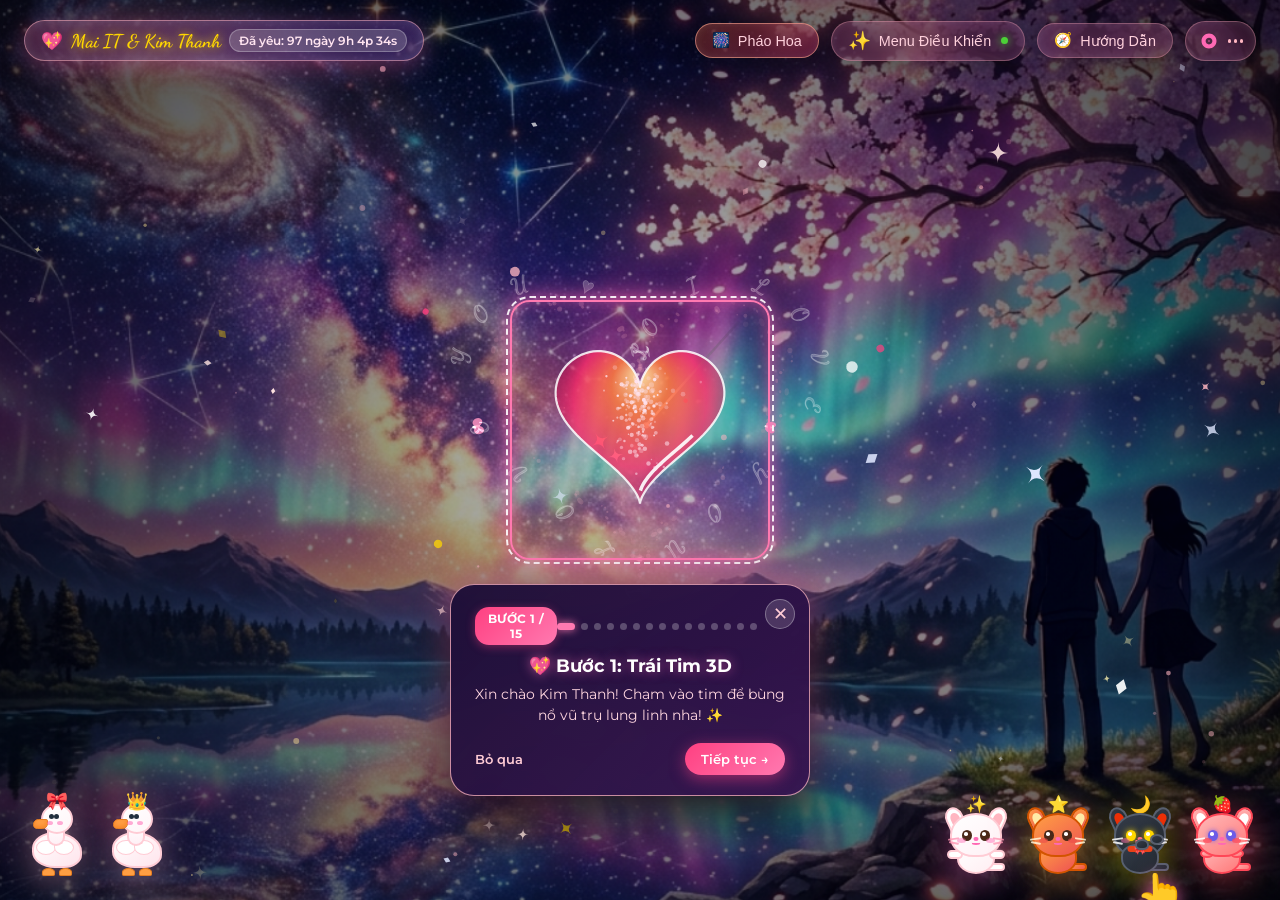
==== commit 143574b8: "suadaon" ====
--- a/index.html
+++ b/index.html
@@ -40,16 +40,15 @@
                         <span class="btn-text">Pháo Hoa</span>
                     </button>
 
-                    <!-- Master Pink Heart Floating Hub Trigger Button (Trái Tim Màu Hồng Chứa Full Chức Năng & Thuộc Tính) -->
-                    <button id="hubToggleBtn" class="glass-btn hub-btn master-pink-heart-btn"
-                        title="Trái Tim Tiện Ích - Full Tính Năng & Thuộc Tính 💖">
-                        <span class="pink-heart-master-icon">💖</span>
-                        <span class="btn-text">Full Tính Năng</span>
+                    <!-- Main Floating Hub Trigger Button -->
+                    <button id="hubToggleBtn" class="glass-btn hub-btn" title="Mở Hộp Tiện Ích & Điều Khiển">
+                        <span class="hub-icon-glow">✨</span>
+                        <span class="btn-text">Menu Điều Khiển</span>
                         <span class="hub-badge-dot"></span>
                     </button>
 
                     <!-- Direct Tour Guide Button on Top Bar -->
-                    <button id="topTourGuideBtn" class="glass-btn tour-guide-btn" title="Xem hướng dẫn sử dụng 15 bước">
+                    <button id="topTourGuideBtn" class="glass-btn tour-guide-btn" title="Xem hướng dẫn sử dụng 14 bước">
                         <span class="btn-icon">🧭</span>
                         <span class="btn-text">Hướng Dẫn</span>
                     </button>
@@ -71,263 +70,167 @@
                     </button>
                 </div>
 
-                <!-- Floating Glass Master Pink Heart Control Hub Modal (Hộp Tiện Ích Trái Tim Hồng Full Chức Năng & Thuộc Tính) -->
+                <!-- Floating Glass Control Hub Modal (Hộp Tiện Ích Đa Năng Tinh Gọn) -->
                 <div id="controlHubModal" class="control-hub-modal">
                     <div class="control-hub-backdrop" id="hubBackdrop"></div>
                     <div class="control-hub-card">
                         <div class="hub-header">
                             <div class="hub-title">
-                                <span class="hub-header-icon pink-heart-pulse">💖</span>
-                                <div>
-                                    <h3>Trung Tâm Tiện Ích Trái Tim Hồng</h3>
-                                    <span class="hub-title-badge">Full Chức Năng &amp; Thuộc Tính</span>
+                                <span class="hub-header-icon">⚙️</span>
+                                <h3>Trung Tâm Tiện Ích</h3>
+                            </div>
+                            <button id="closeHubBtn" class="close-hub-btn" aria-label="Đóng Menu">&times;</button>
+                        </div>
+
+                        <p class="hub-subtitle">Tùy chỉnh không gian vũ trụ tình yêu & âm nhạc 💖</p>
+
+                        <div class="hub-grid">
+                            <!-- 1. Kiểu Dáng Tim -->
+                            <div class="hub-item-group">
+                                <button id="shapeToggle" class="hub-item-btn shape-btn"
+                                    title="Bấm đổi kiểu dáng tiếp theo">
+                                    <div class="hub-item-icon" id="shapeIcon">🌌</div>
+                                    <div class="hub-item-info">
+                                        <span class="hub-item-title">Kiểu Dáng Tim</span>
+                                        <span class="hub-item-desc" id="shapeName">Thiên Hà</span>
+                                    </div>
+                                </button>
+                                <div class="hub-chips-row" id="shapeChips">
+                                    <button class="hub-chip active" data-shape="galaxy">🌌 Thiên Hà</button>
+                                    <button class="hub-chip" data-shape="flower">🌸 Hoa Hồng</button>
+                                    <button class="hub-chip" data-shape="sphere">🔮 Quả Cầu</button>
+                                    <button class="hub-chip" data-shape="ribbon">♾️ Vô Cực</button>
+                                    <button class="hub-chip" data-shape="crystal">💎 Pha Lê</button>
                                 </div>
                             </div>
-                            <button id="closeHubBtn" class="close-hub-btn" aria-label="Đóng Menu">&times;</button>
-                        </div>
-
-                        <p class="hub-subtitle">Tùy chỉnh trọn vẹn vũ trụ tình yêu, hiệu ứng &amp; âm nhạc dành riêng
-                            cho bạn 💕</p>
-
-                        <!-- Navigation Tabs -->
-                        <div class="hub-nav-tabs" id="hubNavTabs">
-                            <button class="hub-tab-btn active" data-tab="tab-theme">
-                                <span class="tab-icon">💖</span>
-                                <span class="tab-text">Kiểu &amp; Màu</span>
-                            </button>
-                            <button class="hub-tab-btn" data-tab="tab-space">
-                                <span class="tab-icon">🖼️</span>
-                                <span class="tab-text">Nền &amp; Tùy Biến</span>
-                            </button>
-                            <button class="hub-tab-btn" data-tab="tab-music">
-                                <span class="tab-icon">🎵</span>
-                                <span class="tab-text">Âm Nhạc</span>
-                            </button>
-                            <button class="hub-tab-btn" data-tab="tab-effects">
-                                <span class="tab-icon">🎆</span>
-                                <span class="tab-text">Hiệu Ứng</span>
-                            </button>
-                            <button class="hub-tab-btn" data-tab="tab-love">
-                                <span class="tab-icon">✍️</span>
-                                <span class="tab-text">Kỷ Niệm &amp; Khác</span>
-                            </button>
-                        </div>
-
-                        <!-- Tab 1: Kiểu Dáng & Sắc Màu -->
-                        <div class="hub-tab-panel active" id="tab-theme">
-                            <div class="hub-grid">
-                                <!-- 1. Kiểu Dáng Tim -->
-                                <div class="hub-item-group">
-                                    <button id="shapeToggle" class="hub-item-btn shape-btn"
-                                        title="Bấm đổi kiểu dáng tiếp theo">
-                                        <div class="hub-item-icon" id="shapeIcon">🌌</div>
-                                        <div class="hub-item-info">
-                                            <span class="hub-item-title">5 Kiểu Dáng Tim Nghệ Thuật</span>
-                                            <span class="hub-item-desc" id="shapeName">Thiên Hà 3D</span>
-                                        </div>
-                                    </button>
-                                    <div class="hub-chips-row" id="shapeChips">
-                                        <button class="hub-chip active" data-shape="galaxy">🌌 Thiên Hà 3D</button>
-                                        <button class="hub-chip" data-shape="rose">🌸 Hoa Hồng</button>
-                                        <button class="hub-chip" data-shape="orb">🔮 Quả Cầu</button>
-                                        <button class="hub-chip" data-shape="infinity">♾️ Vô Cực</button>
-                                        <button class="hub-chip" data-shape="glass">💎 Pha Lê</button>
-                                    </div>
+
+                            <!-- 2. 10 Sắc Màu -->
+                            <div class="hub-item-group">
+                                <button id="themeToggle" class="hub-item-btn theme-btn"
+                                    title="Bấm đổi màu sắc tiếp theo">
+                                    <div class="hub-item-icon" id="themeIcon">💖</div>
+                                    <div class="hub-item-info">
+                                        <span class="hub-item-title">10 Sắc Màu</span>
+                                        <span class="hub-item-desc" id="themeName">Hồng Dạ Quang</span>
+                                    </div>
+                                </button>
+                                <div class="hub-chips-row" id="themeChips">
+                                    <button class="hub-chip active" data-theme="pink">💖 Hồng</button>
+                                    <button class="hub-chip" data-theme="galaxy">🌌 Vũ Trụ</button>
+                                    <button class="hub-chip" data-theme="gold">👑 Hoàng Gia</button>
+                                    <button class="hub-chip" data-theme="aurora">❄️ Băng Tuyết</button>
+                                    <button class="hub-chip" data-theme="emerald">💚 Ngọc Lục</button>
+                                    <button class="hub-chip" data-theme="sunset">🧡 Hoàng Hôn</button>
+                                    <button class="hub-chip" data-theme="sakura">🌸 Sakura</button>
+                                    <button class="hub-chip" data-theme="ocean">🌊 Đại Dương</button>
+                                    <button class="hub-chip" data-theme="diamond">💎 Kim Cương</button>
+                                    <button class="hub-chip" data-theme="rainbow">🌈 Cầu Vồng</button>
                                 </div>
-
-                                <!-- 2. 10 Sắc Màu -->
-                                <div class="hub-item-group">
-                                    <button id="themeToggle" class="hub-item-btn theme-btn"
-                                        title="Bấm đổi màu sắc tiếp theo">
-                                        <div class="hub-item-icon" id="themeIcon">💖</div>
-                                        <div class="hub-item-info">
-                                            <span class="hub-item-title">10 Sắc Màu Dạ Quang &amp; Lời Thính</span>
-                                            <span class="hub-item-desc" id="themeName">Hồng Ngọt Ngào</span>
-                                        </div>
-                                    </button>
-                                    <div class="hub-chips-row" id="themeChips">
-                                        <button class="hub-chip active" data-theme="pink">💖 Hồng</button>
-                                        <button class="hub-chip" data-theme="galaxy">🌌 Vũ Trụ</button>
-                                        <button class="hub-chip" data-theme="gold">👑 Hoàng Gia</button>
-                                        <button class="hub-chip" data-theme="aurora">❄️ Băng Tuyết</button>
-                                        <button class="hub-chip" data-theme="emerald">💚 Ngọc Lục</button>
-                                        <button class="hub-chip" data-theme="sunset">🧡 Hoàng Hôn</button>
-                                        <button class="hub-chip" data-theme="sakura">🌸 Sakura</button>
-                                        <button class="hub-chip" data-theme="ocean">🌊 Đại Dương</button>
-                                        <button class="hub-chip" data-theme="diamond">💎 Bạch Kim</button>
-                                        <button class="hub-chip" data-theme="rainbow">🌈 Cầu Vồng</button>
-                                    </div>
+                            </div>
+
+                            <!-- 3. Không Gian Nền -->
+                            <div class="hub-item-group">
+                                <button id="bgModeToggle" class="hub-item-btn bg-mode-btn"
+                                    title="Bấm đổi nền tiếp theo">
+                                    <div class="hub-item-icon" id="bgModeIcon">🖼️</div>
+                                    <div class="hub-item-info">
+                                        <span class="hub-item-title">Không Gian Nền</span>
+                                        <span class="hub-item-desc" id="bgModeName">Nền: Chuẩn</span>
+                                    </div>
+                                </button>
+                                <div class="hub-chips-row" id="bgChips">
+                                    <button class="hub-chip active" data-bg="default">🖼️ Nền Chuẩn</button>
+                                    <button class="hub-chip" data-bg="art">🌸 Hoa Anh Đào</button>
+                                    <button class="hub-chip" data-bg="galaxy_bg">🌌 Thiên Hà 3D</button>
+                                    <button class="hub-chip" data-bg="pure">🌄 Thuần Khiết</button>
                                 </div>
                             </div>
-                        </div>
-
-                        <!-- Tab 2: Không Gian Nền & Thuộc Tính Tùy Biến -->
-                        <div class="hub-tab-panel" id="tab-space">
-                            <div class="hub-grid">
-                                <!-- Không Gian Nền -->
-                                <div class="hub-item-group">
-                                    <button id="bgModeToggle" class="hub-item-btn bg-mode-btn"
-                                        title="Bấm đổi nền tiếp theo">
-                                        <div class="hub-item-icon" id="bgModeIcon">🖼️</div>
-                                        <div class="hub-item-info">
-                                            <span class="hub-item-title">4 Không Gian Hình Nền</span>
-                                            <span class="hub-item-desc" id="bgModeName">Nền: Chuẩn</span>
-                                        </div>
-                                    </button>
-                                    <div class="hub-chips-row" id="bgChips">
-                                        <button class="hub-chip active" data-bg="default">🖼️ Nền Chuẩn</button>
-                                        <button class="hub-chip" data-bg="art">🌸 Hoa Anh Đào</button>
-                                        <button class="hub-chip" data-bg="galaxy_bg">🌌 Thiên Hà 3D</button>
-                                        <button class="hub-chip" data-bg="pure">🌄 Thuần Khiết</button>
-                                    </div>
+
+                            <!-- 4. Đổi Ca Sĩ -->
+                            <div class="hub-item-group">
+                                <button id="musicGenreToggle" class="hub-item-btn music-genre-btn"
+                                    title="Bấm đổi ca sĩ">
+                                    <div class="hub-item-icon" id="genreIcon">🎸</div>
+                                    <div class="hub-item-info">
+                                        <span class="hub-item-title">Đổi Ca Sĩ</span>
+                                        <span class="hub-item-desc" id="genreName">Dòng nhạc Vũ.</span>
+                                    </div>
+                                </button>
+                                <div class="hub-chips-row" id="genreChips">
+                                    <button class="hub-chip active" data-genre="vu">🎸 Vũ. Acoustic</button>
+                                    <button class="hub-chip" data-genre="mtp">🔥 Sơn Tùng M-TP</button>
                                 </div>
-
-                                <!-- Thuộc Tính Nâng Cao (Sliders & Controls) -->
-                                <div class="hub-sliders-box">
-                                    <div class="slider-row">
-                                        <div class="slider-header">
-                                            <span>🔍 Kích Thước Trái Tim:</span>
-                                            <span id="scaleValueText">100%</span>
-                                        </div>
-                                        <input type="range" id="heartScaleSlider" min="50" max="220" value="100"
-                                            class="hub-slider">
-                                    </div>
-                                    <div class="slider-row">
-                                        <div class="slider-header">
-                                            <span>💓 Tốc Độ Đập Nhịp Tim:</span>
-                                            <span id="beatSpeedValueText">Chuẩn</span>
-                                        </div>
-                                        <input type="range" id="beatSpeedSlider" min="50" max="200" value="100"
-                                            class="hub-slider">
-                                    </div>
-                                </div>
-                            </div>
-                        </div>
-
-                        <!-- Tab 3: Âm Nhạc & Ca Sĩ -->
-                        <div class="hub-tab-panel" id="tab-music">
-                            <div class="hub-grid">
-                                <!-- Đổi Ca Sĩ -->
-                                <div class="hub-item-group">
-                                    <button id="musicGenreToggle" class="hub-item-btn music-genre-btn"
-                                        title="Bấm đổi ca sĩ">
-                                        <div class="hub-item-icon" id="genreIcon">🎸</div>
-                                        <div class="hub-item-info">
-                                            <span class="hub-item-title">Dòng Nhạc Thần Tượng</span>
-                                            <span class="hub-item-desc" id="genreName">Dòng nhạc Vũ.</span>
-                                        </div>
-                                    </button>
-                                    <div class="hub-chips-row" id="genreChips">
-                                        <button class="hub-chip active" data-genre="vu">🎸 Vũ. Acoustic</button>
-                                        <button class="hub-chip" data-genre="mtp">🔥 Sơn Tùng M-TP</button>
-                                    </div>
-                                </div>
-
-                                <!-- Các Tiện Ích Nhạc Nhanh -->
-                                <div class="hub-quick-actions-row">
-                                    <button id="hubRandomSongBtn" class="hub-action-chip"
-                                        title="Phát bài hát ngẫu nhiên">
-                                        <span>🎲</span> Đổi Bài Ngẫu Nhiên
-                                    </button>
-                                    <button id="openPlaylistBtn" class="hub-action-chip"
-                                        title="Mở danh sách bài hát chi tiết">
-                                        <span>🎵</span> Kho Nhạc Đầy Đủ
-                                    </button>
-                                    <button id="hubUploadMusicBtn" class="hub-action-chip"
-                                        title="Tải file MP3 từ máy của bạn">
-                                        <span>📁</span> Tải MP3 Riêng
-                                    </button>
-                                </div>
-                            </div>
-                        </div>
-
-                        <!-- Tab 4: Hiệu Ứng & Pháo Hoa -->
-                        <div class="hub-tab-panel" id="tab-effects">
-                            <div class="hub-grid">
-                                <div class="hub-item-group single">
-                                    <button id="hubFireworksBtn" class="hub-item-btn fireworks-item-btn"
-                                        title="Bắn pháo hoa trái tim bùng nổ">
-                                        <div class="hub-item-icon">🎆</div>
-                                        <div class="hub-item-info">
-                                            <span class="hub-item-title">Bắn Pháo Hoa Trái Tim</span>
-                                            <span class="hub-item-desc">Bùng nổ pháo hoa đa sắc rực rỡ</span>
-                                        </div>
-                                    </button>
-                                </div>
-                                <div class="hub-item-group single">
-                                    <button id="hubBurstHeartbeatBtn" class="hub-item-btn heartbeat-item-btn"
-                                        title="Kích hoạt nhịp tim đập bùng nổ">
-                                        <div class="hub-item-icon">💓</div>
-                                        <div class="hub-item-info">
-                                            <span class="hub-item-title">Kích Hoạt Nhịp Đập Bùng Nổ</span>
-                                            <span class="hub-item-desc">Phóng thích sóng xung kích &amp; ngàn hạt
-                                                tim</span>
-                                        </div>
-                                    </button>
-                                </div>
-                                <div class="hub-item-group single">
-                                    <button id="hubShootingStarBtn" class="hub-item-btn star-item-btn"
-                                        title="Ước nguyện với mưa sao băng">
-                                        <div class="hub-item-icon">💫</div>
-                                        <div class="hub-item-info">
-                                            <span class="hub-item-title">Mưa Sao Băng Rơi Lướt</span>
-                                            <span class="hub-item-desc">Vệt sao băng may mắn trên bầu trời đêm</span>
-                                        </div>
-                                    </button>
-                                </div>
-                            </div>
-                        </div>
-
-                        <!-- Tab 5: Kỷ Niệm & Thú Cưng -->
-                        <div class="hub-tab-panel" id="tab-love">
-                            <div class="hub-grid">
-                                <!-- Đổi Tên & Ngày Kỷ Niệm -->
-                                <div class="hub-item-group single">
-                                    <button id="nameEditorBtn" class="hub-item-btn name-editor-btn"
-                                        title="Tùy chỉnh tên người nhận & ngày yêu">
-                                        <div class="hub-item-icon">✍️</div>
-                                        <div class="hub-item-info">
-                                            <span class="hub-item-title">Tùy Chỉnh Tên &amp; Ngày Kỷ Niệm</span>
-                                            <span class="hub-item-desc">Đổi tên &amp; ngày bắt đầu yêu nhau</span>
-                                        </div>
-                                    </button>
-                                </div>
-
-                                <!-- Thư Tình Bí Mật -->
-                                <div class="hub-item-group single">
-                                    <button id="letterBtn" class="hub-item-btn letter-btn"
-                                        title="Mở bức thư tình bí mật">
-                                        <div class="hub-item-icon">💌</div>
-                                        <div class="hub-item-info">
-                                            <span class="hub-item-title">Thư Tình Bí Mật</span>
-                                            <span class="hub-item-desc">Hiệu ứng gõ chữ &amp; giọng kể lãng mạn</span>
-                                        </div>
-                                    </button>
-                                </div>
-
-                                <!-- Tác Giả (Mai IT) -->
-                                <div class="hub-item-group single">
-                                    <button id="authorBtn" class="hub-item-btn author-btn"
-                                        title="Xem thông tin tác giả Mai IT">
-                                        <div class="hub-item-icon">👑</div>
-                                        <div class="hub-item-info">
-                                            <span class="hub-item-title">Tác Giả</span>
-                                            <span class="hub-item-desc">Mai IT • Developer &amp; Creator</span>
-                                        </div>
-                                    </button>
-                                </div>
-
-                                <!-- Interactive Tour Guide -->
-                                <div class="hub-item-group single">
-                                    <button id="tourGuideBtn" class="hub-item-btn tour-guide-btn"
-                                        title="Xem hướng dẫn sử dụng 15 bước">
-                                        <div class="hub-item-icon">🧭</div>
-                                        <div class="hub-item-info">
-                                            <span class="hub-item-title">Hướng Dẫn Sử Dụng</span>
-                                            <span class="hub-item-desc">Tour 15 bước chi tiết</span>
-                                        </div>
-                                    </button>
-                                </div>
+                            </div>
+
+                            <!-- 5. Bắn Pháo Hoa Trái Tim -->
+                            <div class="hub-item-group single">
+                                <button id="hubFireworksBtn" class="hub-item-btn fireworks-item-btn"
+                                    title="Bắn pháo hoa trái tim bùng nổ">
+                                    <div class="hub-item-icon">🎆</div>
+                                    <div class="hub-item-info">
+                                        <span class="hub-item-title">Pháo Hoa Trái Tim</span>
+                                        <span class="hub-item-desc">Bùng nổ pháo hoa đa sắc</span>
+                                    </div>
+                                </button>
+                            </div>
+
+                            <!-- 6. Đổi Tên & Ngày Kỷ Niệm -->
+                            <div class="hub-item-group single">
+                                <button id="nameEditorBtn" class="hub-item-btn name-editor-btn"
+                                    title="Tùy chỉnh tên người nhận & ngày yêu">
+                                    <div class="hub-item-icon">✍️</div>
+                                    <div class="hub-item-info">
+                                        <span class="hub-item-title">Tùy Chỉnh Tên & Kỷ Niệm</span>
+                                        <span class="hub-item-desc">Đổi tên & ngày yêu nhau</span>
+                                    </div>
+                                </button>
+                            </div>
+
+                            <!-- 7. Kho Nhạc -->
+                            <div class="hub-item-group single">
+                                <button id="openPlaylistBtn" class="hub-item-btn playlist-btn"
+                                    title="Mở kho bài hát chi tiết">
+                                    <div class="hub-item-icon">🎵</div>
+                                    <div class="hub-item-info">
+                                        <span class="hub-item-title">Kho Nhạc</span>
+                                        <span class="hub-item-desc">Chọn bài hát & tải MP3</span>
+                                    </div>
+                                </button>
+                            </div>
+
+                            <!-- 8. Thư Tình Bí Mật -->
+                            <div class="hub-item-group single">
+                                <button id="letterBtn" class="hub-item-btn letter-btn" title="Mở bức thư tình bí mật">
+                                    <div class="hub-item-icon">💌</div>
+                                    <div class="hub-item-info">
+                                        <span class="hub-item-title">Thư Tình Bí Mật</span>
+                                        <span class="hub-item-desc">Lời chúc ấm áp</span>
+                                    </div>
+                                </button>
+                            </div>
+
+                            <!-- 9. Tác Giả (Mai IT) -->
+                            <div class="hub-item-group single">
+                                <button id="authorBtn" class="hub-item-btn author-btn"
+                                    title="Xem thông tin tác giả Mai IT">
+                                    <div class="hub-item-icon">👑</div>
+                                    <div class="hub-item-info">
+                                        <span class="hub-item-title">Tác Giả</span>
+                                        <span class="hub-item-desc">Mai IT • Developer</span>
+                                    </div>
+                                </button>
+                            </div>
+
+                            <!-- 10. Interactive Tour Guide -->
+                            <div class="hub-item-group single">
+                                <button id="tourGuideBtn" class="hub-item-btn tour-guide-btn"
+                                    title="Xem hướng dẫn sử dụng 15 bước">
+                                    <div class="hub-item-icon">🧭</div>
+                                    <div class="hub-item-info">
+                                        <span class="hub-item-title">Hướng Dẫn</span>
+                                        <span class="hub-item-desc">Tour 15 bước chi tiết</span>
+                                    </div>
+                                </button>
                             </div>
                         </div>
                     </div>
@@ -532,6 +435,29 @@
                 </div>
             </div>
 
+            <!-- Complete Step-by-Step Interactive Guided Tour Overlay (Chế Độ Hướng Dẫn Từng Bước Từ Đầu Đến Cuối) -->
+            <div id="tourOverlay" class="tour-overlay">
+                <div id="tourSpotlight" class="tour-spotlight">
+                    <div class="tour-spotlight-pulse"></div>
+                    <div class="tour-pointer" id="tourPointer">👆</div>
+                </div>
+                <div id="tourCard" class="tour-card">
+                    <button id="tourCloseBtn" class="tour-close-btn" title="Bỏ qua hướng dẫn">✕</button>
+                    <div class="tour-header">
+                        <span class="tour-step-badge" id="tourStepBadge">BƯỚC 1 / 7</span>
+                        <div class="tour-dots" id="tourDots"></div>
+                    </div>
+                    <h3 class="tour-title" id="tourTitle">💖 Khởi Động Trái Tim & Âm Nhạc</h3>
+                    <p class="tour-desc" id="tourDesc">Chạm vào trái tim hoặc bất kỳ đâu trên màn hình để cất tiếng hát
+                        ca sĩ và kích hoạt ánh sáng dạ quang 3D!</p>
+                    <div class="tour-actions">
+                        <button id="tourSkipBtn" class="tour-btn tour-btn-skip">Bỏ qua</button>
+                        <button id="tourPrevBtn" class="tour-btn tour-btn-prev">← Quay lại</button>
+                        <button id="tourNextBtn" class="tour-btn tour-btn-next">Tiếp tục →</button>
+                    </div>
+                </div>
+            </div>
+
             <!-- Secret Love Letter Modal -->
             <div id="letterModal" class="letter-modal">
                 <div class="letter-card">
@@ -740,33 +666,6 @@
             </div>
         </div>
 
-        <!-- Floating Mobile Bottom Navigation Dock (Thanh Điều Hướng Nổi Đáy Màn Hình Di Động) -->
-        <nav id="mobileBottomBar" class="mobile-bottom-bar" aria-label="Thanh điều hướng di động">
-            <button id="mobShapeBtn" class="mobile-nav-item" title="Đổi Kiểu Dáng Tim">
-                <span class="mob-nav-icon" id="mobShapeIcon">🌌</span>
-                <span class="mob-nav-label">Kiểu Dáng</span>
-            </button>
-            <button id="mobThemeBtn" class="mobile-nav-item" title="Đổi 10 Sắc Màu">
-                <span class="mob-nav-icon" id="mobThemeIcon">💖</span>
-                <span class="mob-nav-label">Màu Sắc</span>
-            </button>
-            <button id="mobHubBtn" class="mobile-nav-item mob-action-center" title="Trái Tim Hồng - Full Tính Năng 💖">
-                <div class="mob-center-glow"></div>
-                <div class="mob-center-inner">
-                    <span class="mob-center-icon">💖</span>
-                </div>
-                <span class="mob-nav-label">Tiện Ích</span>
-            </button>
-            <button id="mobFireworksBtn" class="mobile-nav-item" title="Bắn Pháo Hoa Trái Tim">
-                <span class="mob-nav-icon">🎆</span>
-                <span class="mob-nav-label">Pháo Hoa</span>
-            </button>
-            <button id="mobLetterBtn" class="mobile-nav-item" title="Mở Bức Thư Tình Bí Mật">
-                <span class="mob-nav-icon">💌</span>
-                <span class="mob-nav-label">Thư Tình</span>
-            </button>
-        </nav>
-
         <!-- Background Music Audio -->
         <audio id="bgMusic" loop preload="auto" src="vu_lalung.mp3">
             <source src="vu_lalung.mp3" type="audio/mpeg">
--- a/love.css
+++ b/love.css
@@ -141,72 +141,6 @@
     border: 1.5px solid rgba(255, 200, 220, 0.5);
     box-shadow: 0 4px 20px rgba(255, 105, 180, 0.35), inset 0 0 12px rgba(255, 255, 255, 0.15);
     font-weight: 600;
-}
-
-.master-pink-heart-btn {
-    background: linear-gradient(135deg, rgba(255, 64, 129, 0.38), rgba(236, 72, 153, 0.42), rgba(168, 85, 247, 0.38)) !important;
-    border: 1.8px solid rgba(255, 182, 193, 0.8) !important;
-    box-shadow: 0 4px 22px rgba(255, 64, 129, 0.55), 0 0 15px rgba(255, 105, 180, 0.4), inset 0 0 14px rgba(255, 255, 255, 0.25) !important;
-    font-weight: 700 !important;
-    color: #fff !important;
-    position: relative;
-    overflow: hidden;
-}
-
-.master-pink-heart-btn::before {
-    content: '';
-    position: absolute;
-    top: -50%;
-    left: -50%;
-    width: 200%;
-    height: 200%;
-    background: radial-gradient(circle, rgba(255, 255, 255, 0.25) 0%, transparent 60%);
-    opacity: 0.6;
-    animation: rotateAura 6s linear infinite;
-    pointer-events: none;
-}
-
-@keyframes rotateAura {
-    from { transform: rotate(0deg); }
-    to { transform: rotate(360deg); }
-}
-
-.master-pink-heart-btn:hover {
-    background: linear-gradient(135deg, rgba(255, 64, 129, 0.65), rgba(236, 72, 153, 0.7), rgba(168, 85, 247, 0.6)) !important;
-    border-color: #ffd700 !important;
-    box-shadow: 0 6px 30px rgba(255, 64, 129, 0.85), 0 0 25px rgba(255, 215, 0, 0.6) !important;
-    transform: translateY(-2px) scale(1.06) !important;
-}
-
-.pink-heart-master-icon {
-    font-size: 1.35rem;
-    display: inline-block;
-    animation: pinkHeartMasterBeat 1.3s infinite cubic-bezier(0.175, 0.885, 0.32, 1.275);
-    filter: drop-shadow(0 0 8px #ff4081);
-}
-
-@keyframes pinkHeartMasterBeat {
-    0%, 100% {
-        transform: scale(1);
-    }
-    14% {
-        transform: scale(1.32);
-    }
-    28% {
-        transform: scale(1.1);
-    }
-    42% {
-        transform: scale(1.38);
-    }
-    70% {
-        transform: scale(1);
-    }
-}
-
-.pink-heart-pulse {
-    font-size: 1.7rem;
-    animation: pinkHeartMasterBeat 1.35s infinite ease-in-out;
-    filter: drop-shadow(0 0 12px #ff4081);
 }
 
 .hub-btn:hover {
@@ -488,7 +422,7 @@
 
 .hub-title h3 {
     margin: 0;
-    font-size: 1.25rem;
+    font-size: 1.35rem;
     font-weight: 700;
     color: #fff;
     font-family: 'Montserrat', sans-serif;
@@ -497,22 +431,9 @@
     -webkit-text-fill-color: transparent;
 }
 
-.hub-title-badge {
-    display: inline-block;
-    font-size: 0.68rem;
-    font-weight: 700;
-    color: #ffd700;
-    background: rgba(255, 215, 0, 0.15);
-    border: 1px solid rgba(255, 215, 0, 0.4);
-    padding: 1px 8px;
-    border-radius: 10px;
-    margin-top: 2px;
-    letter-spacing: 0.3px;
-}
-
 .hub-subtitle {
-    margin: 0 0 12px 0;
-    font-size: 0.82rem;
+    margin: 0 0 16px 0;
+    font-size: 0.85rem;
     color: rgba(255, 209, 220, 0.85);
 }
 
@@ -534,151 +455,6 @@
 .close-hub-btn:hover {
     background: rgba(255, 75, 120, 0.4);
     transform: rotate(90deg) scale(1.1);
-}
-
-/* Tabs Navigation in Hub */
-.hub-nav-tabs {
-    display: flex;
-    gap: 6px;
-    margin-bottom: 14px;
-    background: rgba(255, 255, 255, 0.05);
-    padding: 4px;
-    border-radius: 18px;
-    border: 1px solid rgba(255, 182, 193, 0.2);
-    overflow-x: auto;
-    scrollbar-width: none;
-    -webkit-overflow-scrolling: touch;
-}
-
-.hub-nav-tabs::-webkit-scrollbar {
-    display: none;
-}
-
-.hub-tab-btn {
-    display: flex;
-    align-items: center;
-    gap: 5px;
-    padding: 7px 11px;
-    border-radius: 14px;
-    background: transparent;
-    border: none;
-    color: #ffd6e8;
-    font-family: 'Montserrat', sans-serif;
-    font-size: 0.76rem;
-    font-weight: 600;
-    cursor: pointer;
-    white-space: nowrap;
-    transition: all 0.22s ease;
-    flex-shrink: 0;
-}
-
-.hub-tab-btn:hover {
-    background: rgba(255, 105, 180, 0.2);
-    color: #fff;
-}
-
-.hub-tab-btn.active {
-    background: linear-gradient(135deg, #ff4081 0%, #e040fb 100%);
-    color: #ffffff;
-    box-shadow: 0 4px 14px rgba(255, 64, 129, 0.5);
-    border: 1px solid rgba(255, 255, 255, 0.35);
-}
-
-.hub-tab-panel {
-    display: none;
-    animation: fadeInTab 0.28s ease forwards;
-}
-
-.hub-tab-panel.active {
-    display: block;
-}
-
-@keyframes fadeInTab {
-    from {
-        opacity: 0;
-        transform: translateY(6px);
-    }
-    to {
-        opacity: 1;
-        transform: translateY(0);
-    }
-}
-
-/* Sliders Box & Controls */
-.hub-sliders-box {
-    display: flex;
-    flex-direction: column;
-    gap: 12px;
-    background: rgba(255, 255, 255, 0.05);
-    border: 1px solid rgba(255, 182, 193, 0.22);
-    border-radius: 18px;
-    padding: 12px 14px;
-}
-
-.slider-row {
-    display: flex;
-    flex-direction: column;
-    gap: 6px;
-}
-
-.slider-header {
-    display: flex;
-    justify-content: space-between;
-    font-size: 0.8rem;
-    font-weight: 600;
-    color: #ffe4f0;
-}
-
-.slider-header span:last-child {
-    color: #ffd700;
-    font-weight: 700;
-}
-
-.hub-slider {
-    width: 100%;
-    accent-color: #ff4081;
-    cursor: pointer;
-    height: 6px;
-    background: rgba(255, 255, 255, 0.18);
-    border-radius: 6px;
-    outline: none;
-}
-
-.hub-quick-actions-row {
-    display: flex;
-    flex-wrap: wrap;
-    gap: 8px;
-    margin-top: 4px;
-}
-
-.hub-action-chip {
-    flex: 1;
-    min-width: 120px;
-    padding: 9px 12px;
-    background: rgba(255, 255, 255, 0.07);
-    border: 1.2px solid rgba(255, 182, 193, 0.3);
-    border-radius: 14px;
-    color: #ffffff;
-    font-family: 'Montserrat', sans-serif;
-    font-size: 0.78rem;
-    font-weight: 600;
-    cursor: pointer;
-    display: flex;
-    align-items: center;
-    justify-content: center;
-    gap: 6px;
-    transition: all 0.22s ease;
-}
-
-.hub-action-chip:hover {
-    background: linear-gradient(135deg, rgba(255, 64, 129, 0.35), rgba(224, 64, 251, 0.35));
-    border-color: #ffd700;
-    transform: translateY(-2px);
-    box-shadow: 0 5px 16px rgba(255, 64, 129, 0.4);
-}
-
-.hub-action-chip:active {
-    transform: scale(0.96);
 }
 
 .hub-grid {
@@ -3157,10 +2933,6 @@
     transform: translateY(-1px);
 }
 
-.mobile-bottom-bar {
-    display: none;
-}
-
 /* ==========================================
    MOBILE RESPONSIVE UI & TOUCH ENHANCEMENTS
    ========================================== */
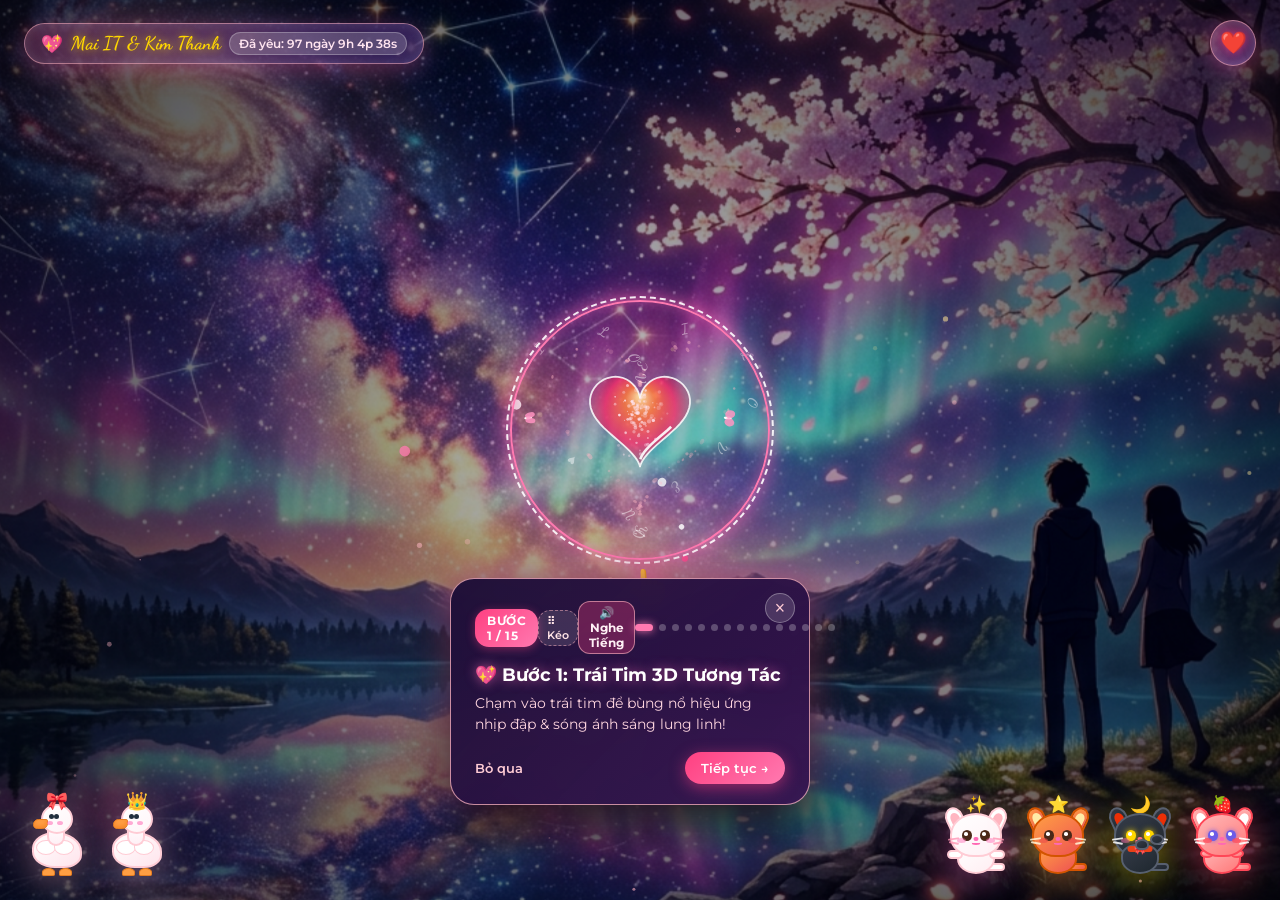
==== commit e3f9512c: "xonggggggg" ====
--- a/index.html
+++ b/index.html
@@ -11,6 +11,9 @@
         href="https://fonts.googleapis.com/css2?family=Dancing+Script:wght@600;700&family=Montserrat:wght@300;400;500;600&display=swap"
         rel="stylesheet">
     <link rel="stylesheet" href="love.css">
+    <link rel="icon" type="image/x-icon" href="favicon.ico">
+    <link rel="icon" type="image/svg+xml"
+        href="data:image/svg+xml,<svg xmlns=%22http://www.w3.org/2000/svg%22 viewBox=%220 0 100 100%22><text y=%22.9em%22 font-size=%2290%22>💖</text></svg>">
     <title>For my bbi&lt;3</title>
 </head>
 
@@ -23,657 +26,1147 @@
                 <div class="bg-overlay"></div>
             </div>
 
-            <!-- Top Header Action Controls (Gọn Gàng & Đa Năng) -->
-            <div class="top-controls">
-                <!-- Đồng Hồ Đếm Ngày Yêu Nhau (Love Days Counter Widget) -->
-                <div id="loveDaysWidget" class="love-days-widget glass-card-mini"
-                    title="Bấm để mở tùy chỉnh tên & ngày kỷ niệm">
-                    <span class="heart-pulse-icon">💖</span>
-                    <span class="love-names-text" id="widgetNames">Mai IT &amp; Kim Thanh</span>
-                    <span class="love-days-badge" id="widgetDaysText">Đã yêu: 365 ngày</span>
-                </div>
-
-                <div class="hub-launcher-bar">
-                    <!-- Fireworks Trigger Button -->
-                    <button id="fireworksBtn" class="glass-btn fireworks-btn" title="Bắn pháo hoa trái tim bùng nổ 🎆">
-                        <span class="btn-icon">🎆</span>
-                        <span class="btn-text">Pháo Hoa</span>
+            <!-- Canvas Layer -->
+            <div class="love-content">
+                <canvas id="heartCanvas"></canvas>
+            </div>
+        </div>
+    </div>
+
+    <!-- Top Header Action Controls (Gọn Gàng 1 Nút Trái Tim Duy Nhất ❤️) -->
+    <div class="top-controls">
+        <!-- Đồng Hồ Đếm Ngày Yêu Nhau (Love Days Counter Widget) -->
+        <div id="loveDaysWidget" class="love-days-widget glass-card-mini"
+            title="Bấm để mở tùy chỉnh tên & ngày kỷ niệm">
+            <span class="heart-pulse-icon">💖</span>
+            <span class="love-names-text" id="widgetNames">Mai IT &amp; Kim Thanh</span>
+            <span class="love-days-badge" id="widgetDaysText">Đã yêu: 365 ngày</span>
+        </div>
+
+        <!-- Single Heart Menu Button & Dropdown Popover (Gom Toàn Bộ Nút Thành 1 Nút Trái Tim ❤️) -->
+        <div class="heart-menu-wrapper" id="heartMenuWrapper">
+            <!-- Nút Trái Tim Duy Nhất ở Góc Trên Bên Phải -->
+            <button id="heartMenuToggleBtn" class="heart-menu-btn" title="Mở Menu Tiện Ích ❤️"
+                aria-label="Mở Menu Tiện Ích" aria-expanded="false">
+                <span class="heart-menu-icon">❤️</span>
+            </button>
+
+            <!-- Menu Dropdown Popover Bung Ra Khi Click Nút Trái Tim -->
+            <div id="heartDropdownMenu" class="heart-dropdown-menu" aria-hidden="true">
+                <!-- 1. Pháo Hoa -->
+                <button id="fireworksBtn" class="dropdown-item-btn fireworks-btn"
+                    title="Bắn pháo hoa trái tim bùng nổ 🎆">
+                    <span class="dropdown-item-icon">💥</span>
+                    <span class="dropdown-item-text">Pháo Hoa</span>
+                </button>
+
+                <!-- 2. Hòm Thư & Lịch Sử -->
+                <button id="topLetterBtn" class="dropdown-item-btn letter-top-btn"
+                    title="Mở Hộp Thư & Lưu Trữ Lịch Sử 💌">
+                    <span class="dropdown-item-icon">💌</span>
+                    <span class="dropdown-item-text">Hộp Thư Đôi</span>
+                </button>
+
+                <!-- 2.5. Kỷ Niệm & Ngày Yêu -->
+                <button id="topMilestoneBtn" class="dropdown-item-btn milestone-top-btn"
+                    title="Tùy Chỉnh Tên & Dòng Thời Gian Kỷ Niệm 💕">
+                    <span class="dropdown-item-icon">✍️</span>
+                    <span class="dropdown-item-text">Kỷ Niệm Yêu</span>
+                </button>
+
+                <!-- 3. Menu Điều Khiển -->
+                <button id="hubToggleBtn" class="dropdown-item-btn hub-btn" title="Mở Hộp Tiện Ích & Điều Khiển">
+                    <span class="dropdown-item-icon">✨</span>
+                    <span class="dropdown-item-text">Menu Điều Khiển</span>
+                    <span class="hub-badge-dot"></span>
+                </button>
+
+                <!-- 4. Hướng Dẫn -->
+                <button id="topTourGuideBtn" class="dropdown-item-btn tour-guide-btn"
+                    title="Xem hướng dẫn sử dụng 15 bước">
+                    <span class="dropdown-item-icon">⏱️</span>
+                    <span class="dropdown-item-text">Hướng Dẫn</span>
+                </button>
+
+                <!-- 5. Quick Music Play/Pause -->
+                <button id="musicToggle" class="dropdown-item-btn music-btn" title="Bật / Tắt nhạc"
+                    aria-label="Bật / Tắt nhạc">
+                    <span class="dropdown-item-icon">🎵</span>
+                    <span class="dropdown-item-text">Bật / Tắt Nhạc</span>
+                    <div class="music-waves">
+                        <span></span>
+                        <span></span>
+                        <span></span>
+                    </div>
+                </button>
+            </div>
+        </div>
+    </div>
+
+    <!-- Floating Glass Control Hub Modal (Hộp Tiện Ích Đa Năng Tinh Gọn) -->
+    <div id="controlHubModal" class="control-hub-modal">
+        <div class="control-hub-backdrop" id="hubBackdrop"></div>
+        <div class="control-hub-card">
+            <div class="hub-header">
+                <div class="hub-title">
+                    <span class="hub-header-icon">⚙️</span>
+                    <h3>Trung Tâm Tiện Ích</h3>
+                </div>
+                <button id="closeHubBtn" class="close-hub-btn" aria-label="Đóng Menu">&times;</button>
+            </div>
+
+            <p class="hub-subtitle">Tùy chỉnh không gian vũ trụ tình yêu & âm nhạc 💖</p>
+
+            <div class="hub-grid">
+                <!-- 1. Kiểu Dáng Tim -->
+                <div class="hub-item-group">
+                    <button id="shapeToggle" class="hub-item-btn shape-btn" title="Bấm đổi kiểu dáng tiếp theo">
+                        <div class="hub-item-icon" id="shapeIcon">🌌</div>
+                        <div class="hub-item-info">
+                            <span class="hub-item-title">Kiểu Dáng Tim</span>
+                            <span class="hub-item-desc" id="shapeName">Thiên Hà</span>
+                        </div>
                     </button>
-
-                    <!-- Main Floating Hub Trigger Button -->
-                    <button id="hubToggleBtn" class="glass-btn hub-btn" title="Mở Hộp Tiện Ích & Điều Khiển">
-                        <span class="hub-icon-glow">✨</span>
-                        <span class="btn-text">Menu Điều Khiển</span>
-                        <span class="hub-badge-dot"></span>
+                    <div class="hub-chips-row" id="shapeChips">
+                        <button class="hub-chip active" data-shape="galaxy">🌌 Thiên Hà</button>
+                        <button class="hub-chip" data-shape="flower">🌸 Hoa Hồng</button>
+                        <button class="hub-chip" data-shape="sphere">🔮 Quả Cầu</button>
+                        <button class="hub-chip" data-shape="ribbon">♾️ Vô Cực</button>
+                        <button class="hub-chip" data-shape="crystal">💎 Pha Lê</button>
+                    </div>
+                </div>
+
+                <!-- 2. 10 Sắc Màu -->
+                <div class="hub-item-group">
+                    <button id="themeToggle" class="hub-item-btn theme-btn" title="Bấm đổi màu sắc tiếp theo">
+                        <div class="hub-item-icon" id="themeIcon">💖</div>
+                        <div class="hub-item-info">
+                            <span class="hub-item-title">10 Sắc Màu</span>
+                            <span class="hub-item-desc" id="themeName">Hồng Dạ Quang</span>
+                        </div>
                     </button>
-
-                    <!-- Direct Tour Guide Button on Top Bar -->
-                    <button id="topTourGuideBtn" class="glass-btn tour-guide-btn" title="Xem hướng dẫn sử dụng 14 bước">
-                        <span class="btn-icon">🧭</span>
-                        <span class="btn-text">Hướng Dẫn</span>
+                    <div class="hub-chips-row" id="themeChips">
+                        <button class="hub-chip active" data-theme="pink">💖 Hồng</button>
+                        <button class="hub-chip" data-theme="galaxy">🌌 Vũ Trụ</button>
+                        <button class="hub-chip" data-theme="gold">👑 Hoàng Gia</button>
+                        <button class="hub-chip" data-theme="aurora">❄️ Băng Tuyết</button>
+                        <button class="hub-chip" data-theme="emerald">💚 Ngọc Lục</button>
+                        <button class="hub-chip" data-theme="sunset">🧡 Hoàng Hôn</button>
+                        <button class="hub-chip" data-theme="sakura">🌸 Sakura</button>
+                        <button class="hub-chip" data-theme="ocean">🌊 Đại Dương</button>
+                        <button class="hub-chip" data-theme="diamond">💎 Kim Cương</button>
+                        <button class="hub-chip" data-theme="rainbow">🌈 Cầu Vồng</button>
+                    </div>
+                </div>
+
+                <!-- 3. Không Gian Nền -->
+                <div class="hub-item-group">
+                    <button id="bgModeToggle" class="hub-item-btn bg-mode-btn" title="Bấm đổi nền tiếp theo">
+                        <div class="hub-item-icon" id="bgModeIcon">🖼️</div>
+                        <div class="hub-item-info">
+                            <span class="hub-item-title">Không Gian Nền</span>
+                            <span class="hub-item-desc" id="bgModeName">Nền: Chuẩn</span>
+                        </div>
                     </button>
-
-                    <!-- Quick Music Play/Pause Mini Disc -->
-                    <button id="musicToggle" class="glass-btn music-btn mini" title="Bật / Tắt nhạc"
-                        aria-label="Bật / Tắt nhạc">
-                        <div class="disc-icon">
-                            <svg viewBox="0 0 24 24" width="18" height="18" fill="currentColor">
-                                <path
-                                    d="M12 2C6.48 2 2 6.48 2 12s4.48 10 10 10 10-4.48 10-10S17.52 2 12 2zm0 14.5c-2.49 0-4.5-2.01-4.5-4.5S9.51 7.5 12 7.5s4.5 2.01 4.5 4.5-2.01 4.5-4.5 4.5zm0-5.5c-.55 0-1 .45-1 1s.45 1 1 1 1-.45 1-1-.45-1-1-1z" />
-                            </svg>
-                        </div>
-                        <div class="music-waves">
-                            <span></span>
-                            <span></span>
-                            <span></span>
+                    <div class="hub-chips-row" id="bgChips">
+                        <button class="hub-chip active" data-bg="default">🖼️ Nền Chuẩn</button>
+                        <button class="hub-chip" data-bg="art">🌸 Hoa Anh Đào</button>
+                        <button class="hub-chip" data-bg="galaxy_bg">🌌 Thiên Hà 3D</button>
+                        <button class="hub-chip" data-bg="pure">🌄 Thuần Khiết</button>
+                    </div>
+                </div>
+
+                <!-- 4. Đổi Ca Sĩ -->
+                <div class="hub-item-group">
+                    <button id="musicGenreToggle" class="hub-item-btn music-genre-btn" title="Bấm đổi ca sĩ">
+                        <div class="hub-item-icon" id="genreIcon">🎸</div>
+                        <div class="hub-item-info">
+                            <span class="hub-item-title">Đổi Ca Sĩ</span>
+                            <span class="hub-item-desc" id="genreName">Dòng nhạc Vũ.</span>
                         </div>
                     </button>
-                </div>
-
-                <!-- Floating Glass Control Hub Modal (Hộp Tiện Ích Đa Năng Tinh Gọn) -->
-                <div id="controlHubModal" class="control-hub-modal">
-                    <div class="control-hub-backdrop" id="hubBackdrop"></div>
-                    <div class="control-hub-card">
-                        <div class="hub-header">
-                            <div class="hub-title">
-                                <span class="hub-header-icon">⚙️</span>
-                                <h3>Trung Tâm Tiện Ích</h3>
+                    <div class="hub-chips-row" id="genreChips">
+                        <button class="hub-chip active" data-genre="vu">🎸 Vũ. Acoustic</button>
+                        <button class="hub-chip" data-genre="mtp">🔥 Sơn Tùng M-TP</button>
+                    </div>
+                </div>
+
+                <!-- 5. Bắn Pháo Hoa Trái Tim -->
+                <div class="hub-item-group single">
+                    <button id="hubFireworksBtn" class="hub-item-btn fireworks-item-btn"
+                        title="Bắn pháo hoa trái tim bùng nổ">
+                        <div class="hub-item-icon">🎆</div>
+                        <div class="hub-item-info">
+                            <span class="hub-item-title">Pháo Hoa Trái Tim</span>
+                            <span class="hub-item-desc">Bùng nổ pháo hoa đa sắc</span>
+                        </div>
+                    </button>
+                </div>
+
+                <!-- 6. Đổi Tên & Ngày Kỷ Niệm -->
+                <div class="hub-item-group single">
+                    <button id="nameEditorBtn" class="hub-item-btn name-editor-btn"
+                        title="Tùy chỉnh tên người nhận & ngày yêu">
+                        <div class="hub-item-icon">✍️</div>
+                        <div class="hub-item-info">
+                            <span class="hub-item-title">Tùy Chỉnh Tên & Kỷ Niệm</span>
+                            <span class="hub-item-desc">Đổi tên & ngày yêu nhau</span>
+                        </div>
+                    </button>
+                </div>
+
+                <!-- 7. Kho Nhạc -->
+                <div class="hub-item-group single">
+                    <button id="openPlaylistBtn" class="hub-item-btn playlist-btn" title="Mở kho bài hát chi tiết">
+                        <div class="hub-item-icon">🎵</div>
+                        <div class="hub-item-info">
+                            <span class="hub-item-title">Kho Nhạc</span>
+                            <span class="hub-item-desc">Chọn bài hát & tải MP3</span>
+                        </div>
+                    </button>
+                </div>
+
+                <!-- 8. Hộp Thư & Lịch Sử -->
+                <div class="hub-item-group single">
+                    <button id="letterBtn" class="hub-item-btn letter-btn" title="Mở Hộp Thư Đôi & Lưu Trữ Lịch Sử">
+                        <div class="hub-item-icon">💌</div>
+                        <div class="hub-item-info">
+                            <span class="hub-item-title">Hộp Thư & Lịch Sử</span>
+                            <span class="hub-item-desc">Lưu trữ, viết & giao tiếp 2 bên</span>
+                        </div>
+                    </button>
+                </div>
+
+                <!-- 9. Tác Giả (Mai IT) -->
+                <div class="hub-item-group single">
+                    <button id="authorBtn" class="hub-item-btn author-btn" title="Xem thông tin tác giả Mai IT">
+                        <div class="hub-item-icon">👑</div>
+                        <div class="hub-item-info">
+                            <span class="hub-item-title">Tác Giả</span>
+                            <span class="hub-item-desc">Mai IT • Developer</span>
+                        </div>
+                    </button>
+                </div>
+
+                <!-- 10. Interactive Tour Guide -->
+                <div class="hub-item-group single">
+                    <button id="tourGuideBtn" class="hub-item-btn tour-guide-btn" title="Xem hướng dẫn sử dụng 15 bước">
+                        <div class="hub-item-icon">🧭</div>
+                        <div class="hub-item-info">
+                            <span class="hub-item-title">Hướng Dẫn</span>
+                            <span class="hub-item-desc">Tour 15 bước chi tiết</span>
+                        </div>
+                    </button>
+                </div>
+            </div>
+        </div>
+    </div>
+    </div>
+    </div>
+
+    <!-- Floating Combo Text Indicator -->
+    <div id="comboBadge" class="combo-badge"></div>
+
+    <!-- Cute Interactive Cat Squad (Hội Bé Mèo Đa Sắc) -->
+    <div id="catSquad" class="cat-squad">
+        <div class="cat-companion cat-white" data-cat="white" title="Bé Mèo Trắng Tuyết ⚪">
+            <div class="cat-bubble">Purrr... Em là điều ngọt ngào nhất thế gian! 🌸✨</div>
+            <div class="cat-wrapper">
+                <div class="cat-halo">✨</div>
+                <div class="cat-ear cat-ear-left"></div>
+                <div class="cat-ear cat-ear-right"></div>
+                <div class="cat-head">
+                    <div class="cat-eye cat-eye-left">
+                        <div class="cat-pupil"></div>
+                        <div class="cat-sparkle"></div>
+                    </div>
+                    <div class="cat-eye cat-eye-right">
+                        <div class="cat-pupil"></div>
+                        <div class="cat-sparkle"></div>
+                    </div>
+                    <div class="cat-blush cat-blush-left"></div>
+                    <div class="cat-blush cat-blush-right"></div>
+                    <div class="cat-nose"></div>
+                    <div class="cat-mouth"></div>
+                    <div class="cat-whisker cat-whisker-l1"></div>
+                    <div class="cat-whisker cat-whisker-l2"></div>
+                    <div class="cat-whisker cat-whisker-r1"></div>
+                    <div class="cat-whisker cat-whisker-r2"></div>
+                </div>
+                <div class="cat-body">
+                    <div class="cat-collar"><span class="cat-bell">🔔</span></div>
+                    <div class="cat-paw cat-paw-left"></div>
+                    <div class="cat-paw cat-paw-right"></div>
+                </div>
+                <div class="cat-tail"></div>
+            </div>
+        </div>
+
+        <!-- Cat 2: Mèo Vàng Cam -->
+        <div class="cat-companion cat-ginger" data-cat="ginger" title="Bé Mèo Vàng Cam 🐱">
+            <div class="cat-bubble">Meow~ Cho tui xin một miếng cá với một cái ôm nha! 🐟🐾</div>
+            <div class="cat-wrapper">
+                <div class="cat-halo">⭐</div>
+                <div class="cat-ear cat-ear-left"></div>
+                <div class="cat-ear cat-ear-right"></div>
+                <div class="cat-head">
+                    <div class="cat-eye cat-eye-left">
+                        <div class="cat-pupil"></div>
+                        <div class="cat-sparkle"></div>
+                    </div>
+                    <div class="cat-eye cat-eye-right">
+                        <div class="cat-pupil"></div>
+                        <div class="cat-sparkle"></div>
+                    </div>
+                    <div class="cat-blush cat-blush-left"></div>
+                    <div class="cat-blush cat-blush-right"></div>
+                    <div class="cat-nose"></div>
+                    <div class="cat-mouth"></div>
+                    <div class="cat-whisker cat-whisker-l1"></div>
+                    <div class="cat-whisker cat-whisker-l2"></div>
+                    <div class="cat-whisker cat-whisker-r1"></div>
+                    <div class="cat-whisker cat-whisker-r2"></div>
+                </div>
+                <div class="cat-body">
+                    <div class="cat-collar"><span class="cat-bell">🐟</span></div>
+                    <div class="cat-paw cat-paw-left"></div>
+                    <div class="cat-paw cat-paw-right"></div>
+                </div>
+                <div class="cat-tail"></div>
+            </div>
+        </div>
+
+        <!-- Cat 3: Mèo Đen Huyền Bí -->
+        <div class="cat-companion cat-black" data-cat="black" title="Bé Mèo Đen Phép Thuật ⚫">
+            <div class="cat-bubble">Meow meow~ Tôi là mèo phép thuật mang lại may mắn nè! 🪄🐾</div>
+            <div class="cat-wrapper">
+                <div class="cat-halo">🌙</div>
+                <div class="cat-ear cat-ear-left"></div>
+                <div class="cat-ear cat-ear-right"></div>
+                <div class="cat-head">
+                    <div class="cat-eye cat-eye-left">
+                        <div class="cat-pupil"></div>
+                        <div class="cat-sparkle"></div>
+                    </div>
+                    <div class="cat-eye cat-eye-right">
+                        <div class="cat-pupil"></div>
+                        <div class="cat-sparkle"></div>
+                    </div>
+                    <div class="cat-blush cat-blush-left"></div>
+                    <div class="cat-blush cat-blush-right"></div>
+                    <div class="cat-nose"></div>
+                    <div class="cat-mouth"></div>
+                    <div class="cat-whisker cat-whisker-l1"></div>
+                    <div class="cat-whisker cat-whisker-l2"></div>
+                    <div class="cat-whisker cat-whisker-r1"></div>
+                    <div class="cat-whisker cat-whisker-r2"></div>
+                </div>
+                <div class="cat-body">
+                    <div class="cat-collar"><span class="cat-bell">🎀</span></div>
+                    <div class="cat-paw cat-paw-left"></div>
+                    <div class="cat-paw cat-paw-right"></div>
+                </div>
+                <div class="cat-tail"></div>
+            </div>
+        </div>
+
+        <!-- Cat 4: Mèo Hồng Dâu -->
+        <div class="cat-companion cat-pink" data-cat="pink" title="Bé Mèo Hồng Dâu 🌸">
+            <div class="cat-bubble">Nyaa~ Yêu bạn 3000 lần luôn á! 🍓💖</div>
+            <div class="cat-wrapper">
+                <div class="cat-halo">🍓</div>
+                <div class="cat-ear cat-ear-left"></div>
+                <div class="cat-ear cat-ear-right"></div>
+                <div class="cat-head">
+                    <div class="cat-eye cat-eye-left">
+                        <div class="cat-pupil"></div>
+                        <div class="cat-sparkle"></div>
+                    </div>
+                    <div class="cat-eye cat-eye-right">
+                        <div class="cat-pupil"></div>
+                        <div class="cat-sparkle"></div>
+                    </div>
+                    <div class="cat-blush cat-blush-left"></div>
+                    <div class="cat-blush cat-blush-right"></div>
+                    <div class="cat-nose"></div>
+                    <div class="cat-mouth"></div>
+                    <div class="cat-whisker cat-whisker-l1"></div>
+                    <div class="cat-whisker cat-whisker-l2"></div>
+                    <div class="cat-whisker cat-whisker-r1"></div>
+                    <div class="cat-whisker cat-whisker-r2"></div>
+                </div>
+                <div class="cat-body">
+                    <div class="cat-collar"><span class="cat-bell">💖</span></div>
+                    <div class="cat-paw cat-paw-left"></div>
+                    <div class="cat-paw cat-paw-right"></div>
+                </div>
+                <div class="cat-tail"></div>
+            </div>
+        </div>
+    </div>
+
+    <!-- Cute Interactive Goose Duo (Đôi Bé Ngỗng Quẩy Dễ Thương) -->
+    <div id="gooseSquad" class="goose-squad">
+        <!-- Goose 1: Bé Ngỗng Trắng Nơ Hồng (Đang lắc lư / nhún nhảy điệu Disco) -->
+        <div class="goose-companion goose-white" data-goose="white" title="Bé Ngỗng Trắng Nơ Hồng 🪿🎀">
+            <div class="goose-bubble">Cạp cạp! Hôm nay Kim Thanh có nhớ người ta không đấy? 🪿💖</div>
+            <div class="goose-wrapper">
+                <div class="goose-bow">🎀</div>
+                <div class="goose-head">
+                    <div class="goose-eye goose-eye-left"></div>
+                    <div class="goose-eye goose-eye-right"></div>
+                    <div class="goose-beak"></div>
+                    <div class="goose-blush goose-blush-left"></div>
+                    <div class="goose-blush goose-blush-right"></div>
+                </div>
+                <div class="goose-neck"></div>
+                <div class="goose-body">
+                    <div class="goose-wing goose-wing-left"></div>
+                    <div class="goose-wing goose-wing-right"></div>
+                </div>
+                <div class="goose-feet">
+                    <div class="goose-foot goose-foot-left"></div>
+                    <div class="goose-foot goose-foot-right"></div>
+                </div>
+            </div>
+        </div>
+
+        <!-- Goose 2: Bé Ngỗng Hoàng Gia Đội Mũ (Lắc đầu quẩy nhạc cực sung) -->
+        <div class="goose-companion goose-gold" data-goose="gold" title="Bé Ngỗng Hoàng Gia 🪿👑">
+            <div class="goose-bubble">Honk honk! Đố bạn biết ai yêu bạn nhất trên đời? 🪿👑✨</div>
+            <div class="goose-wrapper">
+                <div class="goose-crown">👑</div>
+                <div class="goose-head">
+                    <div class="goose-eye goose-eye-left"></div>
+                    <div class="goose-eye goose-eye-right"></div>
+                    <div class="goose-beak"></div>
+                    <div class="goose-blush goose-blush-left"></div>
+                    <div class="goose-blush goose-blush-right"></div>
+                </div>
+                <div class="goose-neck"></div>
+                <div class="goose-body">
+                    <div class="goose-wing goose-wing-left"></div>
+                    <div class="goose-wing goose-wing-right"></div>
+                </div>
+                <div class="goose-feet">
+                    <div class="goose-foot goose-foot-left"></div>
+                    <div class="goose-foot goose-foot-right"></div>
+                </div>
+            </div>
+        </div>
+    </div>
+
+    <!-- Secret Love Letter & Interactive Mailbox History Modal -->
+    <div id="letterModal" class="letter-modal">
+        <div class="letter-backdrop" id="letterModalBackdrop"></div>
+        <div class="letter-card letter-mailbox-card">
+            <button id="closeLetterBtn" class="close-letter-btn" aria-label="Đóng Hộp Thư">&times;</button>
+            <div class="letter-header">
+                <span class="letter-stamp">💌</span>
+                <h2 class="mailbox-main-title">Hộp Thư Tình Yêu &amp; Lịch Sử Kỷ Niệm</h2>
+                <p class="mailbox-subtitle">Giao tiếp 2 chiều • Lưu giữ trọn vẹn từng lời yêu thương 💕</p>
+            </div>
+
+            <!-- Tab Navigation Bar -->
+            <div class="letter-nav-tabs" role="tablist">
+                <button class="letter-nav-tab active" data-tab="read" id="tabLetterRead" role="tab"
+                    aria-selected="true">
+                    <span class="tab-icon">💌</span>
+                    <span class="tab-text">Đọc Thư</span>
+                </button>
+                <button class="letter-nav-tab" data-tab="history" id="tabLetterHistory" role="tab"
+                    aria-selected="false">
+                    <span class="tab-icon">📜</span>
+                    <span class="tab-text">Hộp Lưu Trữ</span>
+                    <span class="letter-count-badge" id="letterHistoryBadge">0</span>
+                </button>
+                <button class="letter-nav-tab" data-tab="compose" id="tabLetterCompose" role="tab"
+                    aria-selected="false">
+                    <span class="tab-icon">✍️</span>
+                    <span class="tab-text">Viết / Hồi Đáp</span>
+                </button>
+                <button class="letter-nav-tab" data-tab="guide" id="tabLetterGuide" role="tab" aria-selected="false">
+                    <span class="tab-icon">📖</span>
+                    <span class="tab-text">Hướng Dẫn &amp; Đồng Bộ</span>
+                </button>
+            </div>
+
+            <!-- Pane 1: Đọc Thư Chi Tiết & Typewriter -->
+            <div id="paneLetterRead" class="letter-pane active" role="tabpanel">
+                <div class="vintage-letter-paper">
+                    <div class="letter-paper-header">
+                        <div class="letter-route-tags">
+                            <span class="sender-badge"><span class="badge-icon">👑</span> Từ: <b id="readerSender">Mai
+                                    IT</b></span>
+                            <span class="route-arrow">➔</span>
+                            <span class="recipient-badge"><span class="badge-icon">💖</span> Gửi: <b
+                                    id="readerRecipient">Kim Thanh</b></span>
+                        </div>
+                        <div class="letter-meta-tags">
+                            <span class="letter-mood-stamp" id="readerMood" title="Cảm xúc">💖</span>
+                            <span class="letter-date-badge" id="readerDate">30/08/2026 13:30</span>
+                        </div>
+                    </div>
+                    <h3 class="reader-letter-title" id="readerTitle">Gửi Người Đặc Biệt Nhất... ✨</h3>
+                    <div class="letter-body">
+                        <p id="typewriterText"></p>
+                    </div>
+                    <div class="letter-footer">
+                        <span class="letter-signature" id="readerSignature">Forever With Love ❤️</span>
+                    </div>
+                </div>
+
+                <div class="reader-toolbar">
+                    <div class="reader-actions">
+                        <button id="btnVoiceLetter" class="letter-action-btn voice-btn" title="Bật/Tắt giọng đọc thư">
+                            <span class="btn-icon">🔊</span> <span class="btn-text">Nghe Đọc Thư</span>
+                        </button>
+                        <button id="btnReplayTypewriter" class="letter-action-btn replay-btn"
+                            title="Chạy lại hiệu ứng gõ chữ">
+                            <span class="btn-icon">🔁</span> <span class="btn-text">Đọc Lại</span>
+                        </button>
+                        <button id="btnReplyLetter" class="letter-action-btn reply-btn"
+                            title="Hồi đáp lại bức thư này ngay">
+                            <span class="btn-icon">💬</span> <span class="btn-text">Hồi Đáp Thư Này</span>
+                        </button>
+                        <button id="btnEditCurrentLetter" class="letter-action-btn edit-btn"
+                            title="Chỉnh sửa nội dung bức thư">
+                            <span class="btn-icon">✏️</span> <span class="btn-text">Sửa Thư</span>
+                        </button>
+                    </div>
+                    <div class="letter-pager">
+                        <button id="btnPrevLetter" class="pager-btn" title="Xem bức thư trước">◀ Thư Trước</button>
+                        <span id="letterPageIndicator" class="page-indicator">Thư 1 / 3</span>
+                        <button id="btnNextLetter" class="pager-btn" title="Xem bức thư tiếp theo">Thư Tiếp ▶</button>
+                    </div>
+                </div>
+            </div>
+
+            <!-- Pane 2: Hộp Lưu Trữ & Lịch Sử Thư -->
+            <div id="paneLetterHistory" class="letter-pane" role="tabpanel">
+                <div class="history-controls-bar">
+                    <div class="history-search-row">
+                        <input type="text" id="letterSearchInput" class="history-search-input"
+                            placeholder="🔍 Tìm kiếm theo tiêu đề, người gửi, nội dung...">
+                        <button id="btnNewLetterFromHistory" class="history-new-btn">
+                            <span>✍️</span> Viết Thư Mới
+                        </button>
+                    </div>
+                    <div class="history-filter-chips">
+                        <button class="history-filter-chip active" data-filter="all" id="filterAllLetters">
+                            Tất cả (<span id="countAllLetters">0</span>)
+                        </button>
+                        <button class="history-filter-chip" data-filter="sender" id="filterSenderLetters">
+                            Thư <span id="filterSenderName">Mai IT</span> (<span id="countSenderLetters">0</span>)
+                        </button>
+                        <button class="history-filter-chip" data-filter="recipient" id="filterRecipientLetters">
+                            Thư <span id="filterRecipientName">Kim Thanh</span> (<span
+                                id="countRecipientLetters">0</span>)
+                        </button>
+                    </div>
+                </div>
+                <div id="letterHistoryList" class="letter-history-list">
+                    <!-- Sẽ được hiển thị động qua love.js -->
+                </div>
+            </div>
+
+            <!-- Pane 3: Soạn Thảo & Hồi Đáp / Chỉnh Sửa Thư -->
+            <div id="paneLetterCompose" class="letter-pane" role="tabpanel">
+                <div class="compose-card">
+                    <div class="compose-header">
+                        <h3 id="composeFormTitle" class="compose-title">✍️ Viết Bức Thư Tình Mới</h3>
+                        <p class="compose-subtitle">Gửi gắm tâm tình ngọt ngào và lưu giữ vào kỷ niệm tình yêu 💕</p>
+                    </div>
+                    <input type="hidden" id="inputLetterEditId" value="">
+
+                    <div class="compose-form-grid">
+                        <!-- Chọn Người Gửi & Người Nhận -->
+                        <div class="form-row-duo">
+                            <div class="compose-group">
+                                <label class="compose-label">👑 Người Gửi Thư:</label>
+                                <div class="sender-choice-row" id="senderChoiceRow">
+                                    <!-- Chips cập nhật động qua love.js -->
+                                </div>
+                                <input type="text" id="inputCustomSender" class="compose-input custom-input"
+                                    placeholder="Nhập tên người gửi..." style="display:none;">
                             </div>
-                            <button id="closeHubBtn" class="close-hub-btn" aria-label="Đóng Menu">&times;</button>
-                        </div>
-
-                        <p class="hub-subtitle">Tùy chỉnh không gian vũ trụ tình yêu & âm nhạc 💖</p>
-
-                        <div class="hub-grid">
-                            <!-- 1. Kiểu Dáng Tim -->
-                            <div class="hub-item-group">
-                                <button id="shapeToggle" class="hub-item-btn shape-btn"
-                                    title="Bấm đổi kiểu dáng tiếp theo">
-                                    <div class="hub-item-icon" id="shapeIcon">🌌</div>
-                                    <div class="hub-item-info">
-                                        <span class="hub-item-title">Kiểu Dáng Tim</span>
-                                        <span class="hub-item-desc" id="shapeName">Thiên Hà</span>
-                                    </div>
-                                </button>
-                                <div class="hub-chips-row" id="shapeChips">
-                                    <button class="hub-chip active" data-shape="galaxy">🌌 Thiên Hà</button>
-                                    <button class="hub-chip" data-shape="flower">🌸 Hoa Hồng</button>
-                                    <button class="hub-chip" data-shape="sphere">🔮 Quả Cầu</button>
-                                    <button class="hub-chip" data-shape="ribbon">♾️ Vô Cực</button>
-                                    <button class="hub-chip" data-shape="crystal">💎 Pha Lê</button>
+                            <div class="compose-group">
+                                <label class="compose-label">💖 Người Nhận Thư:</label>
+                                <div class="recipient-choice-row" id="recipientChoiceRow">
+                                    <!-- Chips cập nhật động qua love.js -->
+                                </div>
+                                <input type="text" id="inputCustomRecipient" class="compose-input custom-input"
+                                    placeholder="Nhập tên người nhận..." style="display:none;">
+                            </div>
+                        </div>
+
+                        <!-- Cảm Xúc & Mẫu Gợi Ý -->
+                        <div class="form-row-duo">
+                            <div class="compose-group">
+                                <label class="compose-label">✨ Biểu Tượng Cảm Xúc:</label>
+                                <div class="mood-selector-row" id="moodSelectorRow">
+                                    <button type="button" class="mood-chip active" data-mood="💖">💖</button>
+                                    <button type="button" class="mood-chip" data-mood="💌">💌</button>
+                                    <button type="button" class="mood-chip" data-mood="🌸">🌸</button>
+                                    <button type="button" class="mood-chip" data-mood="☕">☕</button>
+                                    <button type="button" class="mood-chip" data-mood="🌙">🌙</button>
+                                    <button type="button" class="mood-chip" data-mood="✨">✨</button>
+                                    <button type="button" class="mood-chip" data-mood="💍">💍</button>
+                                    <button type="button" class="mood-chip" data-mood="🌹">🌹</button>
+                                    <button type="button" class="mood-chip" data-mood="🐱">🐱</button>
+                                    <button type="button" class="mood-chip" data-mood="🔥">🔥</button>
                                 </div>
                             </div>
-
-                            <!-- 2. 10 Sắc Màu -->
-                            <div class="hub-item-group">
-                                <button id="themeToggle" class="hub-item-btn theme-btn"
-                                    title="Bấm đổi màu sắc tiếp theo">
-                                    <div class="hub-item-icon" id="themeIcon">💖</div>
-                                    <div class="hub-item-info">
-                                        <span class="hub-item-title">10 Sắc Màu</span>
-                                        <span class="hub-item-desc" id="themeName">Hồng Dạ Quang</span>
-                                    </div>
-                                </button>
-                                <div class="hub-chips-row" id="themeChips">
-                                    <button class="hub-chip active" data-theme="pink">💖 Hồng</button>
-                                    <button class="hub-chip" data-theme="galaxy">🌌 Vũ Trụ</button>
-                                    <button class="hub-chip" data-theme="gold">👑 Hoàng Gia</button>
-                                    <button class="hub-chip" data-theme="aurora">❄️ Băng Tuyết</button>
-                                    <button class="hub-chip" data-theme="emerald">💚 Ngọc Lục</button>
-                                    <button class="hub-chip" data-theme="sunset">🧡 Hoàng Hôn</button>
-                                    <button class="hub-chip" data-theme="sakura">🌸 Sakura</button>
-                                    <button class="hub-chip" data-theme="ocean">🌊 Đại Dương</button>
-                                    <button class="hub-chip" data-theme="diamond">💎 Kim Cương</button>
-                                    <button class="hub-chip" data-theme="rainbow">🌈 Cầu Vồng</button>
+                            <div class="compose-group">
+                                <label class="compose-label" for="letterTemplateSelect">💡 Mẫu Thư Tình Gợi Ý
+                                    Nhanh:</label>
+                                <select id="letterTemplateSelect" class="compose-select">
+                                    <option value="">-- Chọn mẫu thư gợi ý (Tự động điền) --</option>
+                                    <option value="morning">☀️ Chào buổi sáng rạng rỡ &amp; ngọt ngào</option>
+                                    <option value="night">🌙 Nhớ người thương giữa đêm ngàn sao</option>
+                                    <option value="promise">💍 Lời hứa &amp; ước hẹn bên nhau trọn đời</option>
+                                    <option value="thanks">🌸 Cảm ơn vì đã luôn ở bên cạnh anh/em</option>
+                                    <option value="sorry">🥺 Lời xin lỗi &amp; dỗ dành người yêu dễ thương</option>
+                                    <option value="weekend">☕ Lời hẹn hò cuối tuần lãng mạn</option>
+                                </select>
+                            </div>
+                        </div>
+
+                        <!-- Tiêu Đề Thư -->
+                        <div class="compose-group">
+                            <label class="compose-label" for="inputLetterTitle">📌 Tiêu Đề Bức Thư:</label>
+                            <input type="text" id="inputLetterTitle" class="compose-input"
+                                placeholder="Ví dụ: Gửi người anh/em yêu nhất thế gian...">
+                        </div>
+
+                        <!-- Nội Dung Thư -->
+                        <div class="compose-group">
+                            <div class="label-with-counter">
+                                <label class="compose-label" for="inputLetterBody">💌 Nội Dung Bức Thư:</label>
+                                <span id="letterCharCounter" class="char-counter">0 ký tự</span>
+                            </div>
+                            <textarea id="inputLetterBody" class="compose-textarea" rows="5"
+                                placeholder="Viết những lời yêu thương chân thành nhất từ trái tim bạn..."></textarea>
+                        </div>
+
+                        <!-- Ngày Giờ Kỷ Niệm -->
+                        <div class="compose-group">
+                            <label class="compose-label" for="inputLetterDate">⏳ Ngày Giờ Gửi / Kỷ Niệm:</label>
+                            <input type="datetime-local" id="inputLetterDate" class="compose-input">
+                        </div>
+
+                        <!-- Các Nút Hành Động -->
+                        <div class="compose-actions-row">
+                            <button type="button" id="btnSaveLetter" class="save-letter-btn">
+                                <span id="saveLetterBtnIcon">💌</span>
+                                <span id="saveLetterBtnText">Lưu &amp; Gửi Vào Hộp Thư</span>
+                            </button>
+                            <button type="button" id="btnCancelEditLetter" class="cancel-letter-btn">
+                                Hủy Bỏ / Làm Mới
+                            </button>
+                        </div>
+                    </div>
+                </div>
+            </div>
+
+            <!-- Pane 4: Hướng Dẫn Chi Tiết & Đồng Bộ Dữ Liệu -->
+            <div id="paneLetterGuide" class="letter-pane" role="tabpanel">
+                <div class="guide-cards-grid">
+                    <!-- Hướng Dẫn 1 -->
+                    <div class="guide-card">
+                        <div class="guide-card-header">
+                            <span class="guide-step-badge">1</span>
+                            <h4>💌 Giao Tiếp Thư Từ 2 Chiều</h4>
+                        </div>
+                        <p>Hai bạn có thể thoải mái gửi thư qua lại. Khi viết thư, chỉ cần chọn đúng tên <b>Người
+                                Gửi</b> và <b>Người Nhận</b> để tạo nên chuỗi đối thoại lãng mạn như hai người đang trao
+                            gửi thư tay bí mật cho nhau!</p>
+                    </div>
+
+                    <!-- Hướng Dẫn 2 -->
+                    <div class="guide-card">
+                        <div class="guide-card-header">
+                            <span class="guide-step-badge">2</span>
+                            <h4>📜 Lưu Trữ &amp; Cập Nhật Lịch Sử</h4>
+                        </div>
+                        <p>Mọi bức thư được lưu vĩnh viễn trong bộ nhớ trình duyệt (localStorage). Vào tab <b>Hộp Lưu
+                                Trữ</b> để xem lại, tìm kiếm thư cũ hoặc bấm nút <b>Sửa (✏️)</b> trên bức thư bất kỳ để
+                            cập nhật lại nội dung theo ý muốn.</p>
+                    </div>
+
+                    <!-- Hướng Dẫn 3 -->
+                    <div class="guide-card">
+                        <div class="guide-card-header">
+                            <span class="guide-step-badge">3</span>
+                            <h4>🔄 Đồng Bộ Giữa 2 Thiết Bị (2 Điện Thoại/Máy Tính)</h4>
+                        </div>
+                        <p>Để cả 2 người cùng đọc được thư của nhau trên 2 điện thoại hoặc máy tính khác nhau:</p>
+                        <ol class="guide-sync-steps">
+                            <li>Bấm nút <b>"Sao Chép Mã Thư"</b> bên dưới rồi gửi chuỗi mã đó qua Zalo / Messenger cho
+                                người yêu.</li>
+                            <li>Người yêu mở trang này, vào mục <b>"Nhập Mã Thư"</b>, dán mã vào và bấm <b>"Đồng Bộ
+                                    Thư"</b>.</li>
+                            <li>Ngay lập tức, 100% lịch sử thư từ sẽ xuất hiện đầy đủ trên máy của người yêu!</li>
+                        </ol>
+                    </div>
+                </div>
+
+                <!-- Hộp Công Cụ Đồng Bộ Trực Tiếp -->
+                <div class="sync-tools-card">
+                    <h4 class="sync-tools-title">⚡ Công Cụ Đồng Bộ &amp; Sao Lưu Kỷ Niệm</h4>
+
+                    <!-- Sao Chép Mã Đồng Bộ -->
+                    <div class="sync-tool-item">
+                        <button id="btnCopySyncCode" class="sync-action-btn primary-gradient">
+                            <span>📋</span> Sao Chép Mã Đồng Bộ (Sync Code)
+                        </button>
+                        <p class="sync-tool-hint">Sao chép chuỗi mã toàn bộ lịch sử thư vào clipboard để gửi cho người
+                            yêu qua tin nhắn.</p>
+                    </div>
+
+                    <!-- Nhập Mã Đồng Bộ -->
+                    <div class="sync-tool-item">
+                        <label class="compose-label" for="inputSyncCode">📥 Nhập Mã Đồng Bộ Từ Người Yêu:</label>
+                        <div class="sync-input-group">
+                            <input type="text" id="inputSyncCode" class="compose-input"
+                                placeholder="Dán chuỗi mã đồng bộ nhận từ người yêu vào đây...">
+                            <button id="btnImportSyncCode" class="sync-action-btn accent-gradient">
+                                <span>📥</span> Đồng Bộ Ngay
+                            </button>
+                        </div>
+                    </div>
+
+                    <!-- Sao Lưu & Khôi Phục File JSON -->
+                    <div class="sync-file-tools">
+                        <button id="btnExportJson" class="sync-mini-btn" title="Tải file JSON sao lưu về máy">
+                            <span>📁</span> Tải File Sao Lưu (.json)
+                        </button>
+                        <button id="btnTriggerImportJson" class="sync-mini-btn"
+                            title="Chọn file JSON từ máy để khôi phục">
+                            <span>📂</span> Nhập File Thư (.json)
+                        </button>
+                        <input type="file" id="fileImportJson" accept=".json" style="display:none">
+                        <button id="btnResetDefaultLetters" class="sync-mini-btn warning"
+                            title="Khôi phục lại 3 bức thư mẫu ban đầu">
+                            <span>🔄</span> Khôi Phục Thư Mẫu Gốc
+                        </button>
+                    </div>
+                </div>
+            </div>
+        </div>
+    </div>
+
+    <!-- Author Profile Modal (Tác Giả: Mai IT) -->
+    <div id="authorModal" class="author-modal">
+        <div class="author-card">
+            <button id="closeAuthorBtn" class="close-author-btn" aria-label="Đóng">&times;</button>
+            <div class="author-photo-wrapper">
+                <img src="author.jpg" alt="Tác Giả Mai IT" class="author-photo">
+                <div class="author-photo-glow"></div>
+            </div>
+            <div class="author-info">
+                <h2 class="author-name">Mai IT ✨</h2>
+                <p class="author-role">Developer & Creator of Love Universe 💖</p>
+                <div class="author-quote">
+                    <p>“Mai IT — Người kiến tạo nên không gian vũ trụ tình yêu rực rỡ, lãng mạn và ngọt ngào
+                        nhất...” 🌸🐾</p>
+                </div>
+                <div class="author-tags">
+                    <span class="author-tag">💻 Mai IT</span>
+                    <span class="author-tag">🐱 Bé Mèo Yêu</span>
+                    <span class="author-tag">🌌 Thiên Hà 3D</span>
+                    <span class="author-tag">🎸 Nhạc Vũ.</span>
+                    <span class="author-tag">🔥 Nhạc M-TP</span>
+                </div>
+            </div>
+        </div>
+    </div>
+
+    <!-- Music Player Modal (Trình Phát Nhạc Vũ. vs Sơn Tùng M-TP) -->
+    <div id="musicModal" class="music-modal">
+        <div class="music-card">
+            <button id="closeMusicBtn" class="close-music-btn" aria-label="Đóng">&times;</button>
+
+            <div class="music-modal-header">
+                <div class="music-modal-icon">🎵</div>
+                <h2>Kho Nhạc Lãng Mạn</h2>
+                <p>Chọn dòng nhạc Vũ. hoặc Sơn Tùng M-TP</p>
+            </div>
+
+            <!-- Genre Switch Tabs -->
+            <div class="genre-tabs">
+                <button class="genre-tab-btn active" id="tabVu" data-genre="vu">
+                    <span>🎸</span> Dòng Nhạc Vũ.
+                </button>
+                <button class="genre-tab-btn" id="tabMtp" data-genre="mtp">
+                    <span>🔥</span> Dòng Nhạc M-TP
+                </button>
+            </div>
+
+            <!-- Song List for Vũ -->
+            <div class="song-list active" id="listVu">
+                <div class="song-item active" data-song="la-lung" data-file="vu_lalung.mp3">
+                    <span class="song-num">01</span>
+                    <div class="song-details">
+                        <span class="song-title">Lạ Lùng 🎙️ (Bản Gốc Có Lời)</span>
+                        <span class="song-artist">Vũ. • Acoustic Indie</span>
+                    </div>
+                    <span class="song-play-icon">▶</span>
+                </div>
+                <div class="song-item" data-song="buoc-qua-nhau" data-file="vu_buocquanhau.mp3">
+                    <span class="song-num">02</span>
+                    <div class="song-details">
+                        <span class="song-title">Bước Qua Nhau 🎙️ (Bản Gốc Có Lời)</span>
+                        <span class="song-artist">Vũ. • Lofi Ballad</span>
+                    </div>
+                    <span class="song-play-icon">▶</span>
+                </div>
+                <div class="song-item" data-song="thanh-xuan" data-file="vpop_thanhxuan.mp3">
+                    <span class="song-num">03</span>
+                    <div class="song-details">
+                        <span class="song-title">Thanh Xuân 🎙️ (Bản Gốc Có Lời)</span>
+                        <span class="song-artist">Da LAB • Acoustic V-Pop</span>
+                    </div>
+                    <span class="song-play-icon">▶</span>
+                </div>
+                <div class="song-item" data-song="dong-kiem-em" data-file="vu_lalung.mp3">
+                    <span class="song-num">04</span>
+                    <div class="song-details">
+                        <span class="song-title">Đông Kiếm Em 🎙️</span>
+                        <span class="song-artist">Vũ. • Acoustic Romance</span>
+                    </div>
+                    <span class="song-play-icon">▶</span>
+                </div>
+            </div>
+
+            <!-- Song List for M-TP -->
+            <div class="song-list" id="listMtp">
+                <div class="song-item active" data-song="hay-trao-cho-anh" data-file="mtp_haytraochoanh.mp3">
+                    <span class="song-num">01</span>
+                    <div class="song-details">
+                        <span class="song-title">Hãy Trao Cho Anh 🎙️ (Bản Gốc Có Lời)</span>
+                        <span class="song-artist">Sơn Tùng M-TP ft. Snoop Dogg</span>
+                    </div>
+                    <span class="song-play-icon">▶</span>
+                </div>
+                <div class="song-item" data-song="con-mua-ngang-qua" data-file="mtp_conmuangangqua.mp3">
+                    <span class="song-num">02</span>
+                    <div class="song-details">
+                        <span class="song-title">Cơn Mưa Ngang Qua 🎙️ (Bản Gốc)</span>
+                        <span class="song-artist">Sơn Tùng M-TP • Dance Pop R&B</span>
+                    </div>
+                    <span class="song-play-icon">▶</span>
+                </div>
+                <div class="song-item" data-song="con-mua-xa-dan" data-file="mtp_conmuaxadan.mp3">
+                    <span class="song-num">03</span>
+                    <div class="song-details">
+                        <span class="song-title">Cơn Mưa Xa Dần 🎙️ (Bản Gốc)</span>
+                        <span class="song-artist">Sơn Tùng M-TP • Pop Romance</span>
+                    </div>
+                    <span class="song-play-icon">▶</span>
+                </div>
+                <div class="song-item" data-song="noi-nay-co-anh" data-file="mtp_haytraochoanh.mp3">
+                    <span class="song-num">04</span>
+                    <div class="song-details">
+                        <span class="song-title">Nơi Này Có Anh 🎙️</span>
+                        <span class="song-artist">Sơn Tùng M-TP • Sweet Love</span>
+                    </div>
+                    <span class="song-play-icon">▶</span>
+                </div>
+            </div>
+
+            <!-- Upload Custom MP3 Button -->
+            <div class="music-upload-section">
+                <button id="uploadMusicBtn" class="upload-music-btn">
+                    <span>📁</span> Tải file nhạc MP3 từ máy của bạn
+                </button>
+            </div>
+        </div>
+    </div>
+
+    <!-- Modal Tùy Chỉnh Tên & Lưu Trữ Dòng Thời Gian Kỷ Niệm (Custom Name & Love Milestone Timeline) -->
+    <div id="nameEditorModal" class="letter-modal">
+        <div class="letter-backdrop" id="nameEditorBackdrop"></div>
+        <div class="letter-card letter-mailbox-card milestone-modal-card">
+            <button class="close-letter-btn" id="closeNameEditorBtn" aria-label="Đóng">&times;</button>
+            <div class="letter-header">
+                <span class="letter-stamp">✍️</span>
+                <h2 class="mailbox-main-title">Tùy Chỉnh Tên &amp; Kỷ Niệm Tình Yêu</h2>
+                <p class="mailbox-subtitle">Cài đặt tên, ngày yêu &amp; lưu trữ dòng thời gian kỷ niệm ngọt ngào 💕</p>
+            </div>
+
+            <!-- Tab Navigation Bar -->
+            <div class="letter-nav-tabs" role="tablist">
+                <button class="letter-nav-tab active" data-tab="settings" id="tabMilestoneSettings" role="tab"
+                    aria-selected="true">
+                    <span class="tab-icon">⚙️</span>
+                    <span class="tab-text">Cài Đặt Chính</span>
+                </button>
+                <button class="letter-nav-tab" data-tab="timeline" id="tabMilestoneTimeline" role="tab"
+                    aria-selected="false">
+                    <span class="tab-icon">📜</span>
+                    <span class="tab-text">Dòng Kỷ Niệm</span>
+                    <span class="letter-count-badge" id="milestoneHistoryBadge">0</span>
+                </button>
+                <button class="letter-nav-tab" data-tab="compose" id="tabMilestoneCompose" role="tab"
+                    aria-selected="false">
+                    <span class="tab-icon">✨</span>
+                    <span class="tab-text">Thêm Kỷ Niệm</span>
+                </button>
+                <button class="letter-nav-tab" data-tab="guide" id="tabMilestoneGuide" role="tab" aria-selected="false">
+                    <span class="tab-icon">📖</span>
+                    <span class="tab-text">Hướng Dẫn &amp; Đồng Bộ</span>
+                </button>
+            </div>
+
+            <!-- Pane 1: Cài Đặt Chính & Kỷ Niệm Gốc -->
+            <div id="paneMilestoneSettings" class="letter-pane active" role="tabpanel">
+                <div class="name-editor-form">
+                    <div class="form-row-duo">
+                        <div class="form-group">
+                            <label>👑 Tên của bạn (Người gửi):</label>
+                            <input type="text" id="inputSenderName" value="Mai IT" placeholder="Ví dụ: Mai IT">
+                        </div>
+                        <div class="form-group">
+                            <label>💖 Tên người nhận (Người thương):</label>
+                            <input type="text" id="inputRecipientName" value="Kim Thanh" placeholder="Ví dụ: Kim Thanh">
+                        </div>
+                    </div>
+                    <div class="form-group">
+                        <label>⏳ Ngày giờ bắt đầu yêu nhau (Hiển thị đếm trên widget màn hình):</label>
+                        <input type="datetime-local" id="inputLoveDate" value="2026-08-30T13:30">
+                    </div>
+                    <div class="form-group">
+                        <label>💌 Lời nhắn gửi riêng / Tâm tình đặc biệt:</label>
+                        <textarea id="inputCustomMessage" rows="3"
+                            placeholder="Nhập lời chúc hoặc tâm tình của bạn..."></textarea>
+                    </div>
+                    <div class="compose-actions-row">
+                        <button type="button" id="saveNameSettingsBtn" class="save-letter-btn">
+                            <span>✨</span> Lưu Cài Đặt &amp; Kỷ Niệm Gốc
+                        </button>
+                    </div>
+                </div>
+            </div>
+
+            <!-- Pane 2: Dòng Thời Gian Kỷ Niệm (Timeline Archive) -->
+            <div id="paneMilestoneTimeline" class="letter-pane" role="tabpanel">
+                <div class="history-controls-bar">
+                    <div class="history-search-row">
+                        <input type="text" id="milestoneSearchInput" class="history-search-input"
+                            placeholder="🔍 Tìm kiếm cột mốc kỷ niệm...">
+                        <button id="btnNewMilestoneFromTimeline" class="history-new-btn">
+                            <span>✨</span> Thêm Kỷ Niệm
+                        </button>
+                    </div>
+                </div>
+                <div id="milestoneTimelineList" class="letter-history-list milestone-timeline-list">
+                    <!-- Sẽ được hiển thị động qua love.js -->
+                </div>
+            </div>
+
+            <!-- Pane 3: Thêm & Cập Nhật Cột Mốc Kỷ Niệm -->
+            <div id="paneMilestoneCompose" class="letter-pane" role="tabpanel">
+                <div class="compose-card">
+                    <div class="compose-header">
+                        <h3 id="milestoneComposeTitle" class="compose-title">✨ Thêm Cột Mốc Kỷ Niệm Mới</h3>
+                        <p class="compose-subtitle">Ghi dấu những khoảnh khắc đáng nhớ trên chặng đường yêu thương 💕
+                        </p>
+                    </div>
+                    <input type="hidden" id="inputMilestoneEditId" value="">
+
+                    <div class="compose-form-grid">
+                        <!-- Chọn Biểu Tượng & Mẫu Gợi Ý -->
+                        <div class="form-row-duo">
+                            <div class="compose-group">
+                                <label class="compose-label">✨ Biểu Tượng Kỷ Niệm:</label>
+                                <div class="mood-selector-row" id="milestoneIconSelectorRow">
+                                    <button type="button" class="mood-chip active" data-icon="💖">💖</button>
+                                    <button type="button" class="mood-chip" data-icon="☕">☕</button>
+                                    <button type="button" class="mood-chip" data-icon="🌸">🌸</button>
+                                    <button type="button" class="mood-chip" data-icon="🎁">🎁</button>
+                                    <button type="button" class="mood-chip" data-icon="✈️">✈️</button>
+                                    <button type="button" class="mood-chip" data-icon="💍">💍</button>
+                                    <button type="button" class="mood-chip" data-icon="🏖️">🏖️</button>
+                                    <button type="button" class="mood-chip" data-icon="🎬">🎬</button>
+                                    <button type="button" class="mood-chip" data-icon="🌟">🌟</button>
+                                    <button type="button" class="mood-chip" data-icon="🍰">🍰</button>
                                 </div>
                             </div>
-
-                            <!-- 3. Không Gian Nền -->
-                            <div class="hub-item-group">
-                                <button id="bgModeToggle" class="hub-item-btn bg-mode-btn"
-                                    title="Bấm đổi nền tiếp theo">
-                                    <div class="hub-item-icon" id="bgModeIcon">🖼️</div>
-                                    <div class="hub-item-info">
-                                        <span class="hub-item-title">Không Gian Nền</span>
-                                        <span class="hub-item-desc" id="bgModeName">Nền: Chuẩn</span>
-                                    </div>
-                                </button>
-                                <div class="hub-chips-row" id="bgChips">
-                                    <button class="hub-chip active" data-bg="default">🖼️ Nền Chuẩn</button>
-                                    <button class="hub-chip" data-bg="art">🌸 Hoa Anh Đào</button>
-                                    <button class="hub-chip" data-bg="galaxy_bg">🌌 Thiên Hà 3D</button>
-                                    <button class="hub-chip" data-bg="pure">🌄 Thuần Khiết</button>
-                                </div>
+                            <div class="compose-group">
+                                <label class="compose-label" for="milestoneTemplateSelect">💡 Mẫu Kỷ Niệm Gợi Ý:</label>
+                                <select id="milestoneTemplateSelect" class="compose-select">
+                                    <option value="">-- Chọn mẫu kỷ niệm gợi ý nhanh --</option>
+                                    <option value="first_meet">☕ Lần đầu tiên gặp gỡ &amp; trò chuyện</option>
+                                    <option value="first_confess">💖 Ngày chính thức nói lời yêu nhau</option>
+                                    <option value="first_hold">🌸 Lần đầu tiên nắm tay đi dạo</option>
+                                    <option value="first_movie">🎬 Buổi hẹn hò xem phim đáng nhớ</option>
+                                    <option value="first_trip">✈️ Chuyến du lịch đầu tiên cùng nhau</option>
+                                    <option value="first_bday">🎁 Sinh nhật đầu tiên được ở bên người ấy</option>
+                                    <option value="future_promise">💍 Lời ước hẹn tương lai</option>
+                                </select>
                             </div>
-
-                            <!-- 4. Đổi Ca Sĩ -->
-                            <div class="hub-item-group">
-                                <button id="musicGenreToggle" class="hub-item-btn music-genre-btn"
-                                    title="Bấm đổi ca sĩ">
-                                    <div class="hub-item-icon" id="genreIcon">🎸</div>
-                                    <div class="hub-item-info">
-                                        <span class="hub-item-title">Đổi Ca Sĩ</span>
-                                        <span class="hub-item-desc" id="genreName">Dòng nhạc Vũ.</span>
-                                    </div>
-                                </button>
-                                <div class="hub-chips-row" id="genreChips">
-                                    <button class="hub-chip active" data-genre="vu">🎸 Vũ. Acoustic</button>
-                                    <button class="hub-chip" data-genre="mtp">🔥 Sơn Tùng M-TP</button>
-                                </div>
-                            </div>
-
-                            <!-- 5. Bắn Pháo Hoa Trái Tim -->
-                            <div class="hub-item-group single">
-                                <button id="hubFireworksBtn" class="hub-item-btn fireworks-item-btn"
-                                    title="Bắn pháo hoa trái tim bùng nổ">
-                                    <div class="hub-item-icon">🎆</div>
-                                    <div class="hub-item-info">
-                                        <span class="hub-item-title">Pháo Hoa Trái Tim</span>
-                                        <span class="hub-item-desc">Bùng nổ pháo hoa đa sắc</span>
-                                    </div>
-                                </button>
-                            </div>
-
-                            <!-- 6. Đổi Tên & Ngày Kỷ Niệm -->
-                            <div class="hub-item-group single">
-                                <button id="nameEditorBtn" class="hub-item-btn name-editor-btn"
-                                    title="Tùy chỉnh tên người nhận & ngày yêu">
-                                    <div class="hub-item-icon">✍️</div>
-                                    <div class="hub-item-info">
-                                        <span class="hub-item-title">Tùy Chỉnh Tên & Kỷ Niệm</span>
-                                        <span class="hub-item-desc">Đổi tên & ngày yêu nhau</span>
-                                    </div>
-                                </button>
-                            </div>
-
-                            <!-- 7. Kho Nhạc -->
-                            <div class="hub-item-group single">
-                                <button id="openPlaylistBtn" class="hub-item-btn playlist-btn"
-                                    title="Mở kho bài hát chi tiết">
-                                    <div class="hub-item-icon">🎵</div>
-                                    <div class="hub-item-info">
-                                        <span class="hub-item-title">Kho Nhạc</span>
-                                        <span class="hub-item-desc">Chọn bài hát & tải MP3</span>
-                                    </div>
-                                </button>
-                            </div>
-
-                            <!-- 8. Thư Tình Bí Mật -->
-                            <div class="hub-item-group single">
-                                <button id="letterBtn" class="hub-item-btn letter-btn" title="Mở bức thư tình bí mật">
-                                    <div class="hub-item-icon">💌</div>
-                                    <div class="hub-item-info">
-                                        <span class="hub-item-title">Thư Tình Bí Mật</span>
-                                        <span class="hub-item-desc">Lời chúc ấm áp</span>
-                                    </div>
-                                </button>
-                            </div>
-
-                            <!-- 9. Tác Giả (Mai IT) -->
-                            <div class="hub-item-group single">
-                                <button id="authorBtn" class="hub-item-btn author-btn"
-                                    title="Xem thông tin tác giả Mai IT">
-                                    <div class="hub-item-icon">👑</div>
-                                    <div class="hub-item-info">
-                                        <span class="hub-item-title">Tác Giả</span>
-                                        <span class="hub-item-desc">Mai IT • Developer</span>
-                                    </div>
-                                </button>
-                            </div>
-
-                            <!-- 10. Interactive Tour Guide -->
-                            <div class="hub-item-group single">
-                                <button id="tourGuideBtn" class="hub-item-btn tour-guide-btn"
-                                    title="Xem hướng dẫn sử dụng 15 bước">
-                                    <div class="hub-item-icon">🧭</div>
-                                    <div class="hub-item-info">
-                                        <span class="hub-item-title">Hướng Dẫn</span>
-                                        <span class="hub-item-desc">Tour 15 bước chi tiết</span>
-                                    </div>
-                                </button>
-                            </div>
-                        </div>
-                    </div>
-                </div>
-            </div>
-
-            <!-- Heart Canvas Container -->
-            <div class="love-content">
-                <canvas id="heartCanvas"></canvas>
-            </div>
-
-            <!-- Floating Combo Text Indicator -->
-            <div id="comboBadge" class="combo-badge"></div>
-
-            <!-- Cute Interactive Cat Squad (Hội Bé Mèo Đa Sắc) -->
-            <div id="catSquad" class="cat-squad">
-                <!-- Cat 1: Mèo Trắng Tuyết -->
-                <div class="cat-companion cat-white" data-cat="white" title="Bé Mèo Trắng Tuyết ⚪">
-                    <div class="cat-bubble">Purrr... Em là điều ngọt ngào nhất thế gian! 🌸✨</div>
-                    <div class="cat-wrapper">
-                        <div class="cat-halo">✨</div>
-                        <div class="cat-ear cat-ear-left"></div>
-                        <div class="cat-ear cat-ear-right"></div>
-                        <div class="cat-head">
-                            <div class="cat-eye cat-eye-left">
-                                <div class="cat-pupil"></div>
-                                <div class="cat-sparkle"></div>
-                            </div>
-                            <div class="cat-eye cat-eye-right">
-                                <div class="cat-pupil"></div>
-                                <div class="cat-sparkle"></div>
-                            </div>
-                            <div class="cat-blush cat-blush-left"></div>
-                            <div class="cat-blush cat-blush-right"></div>
-                            <div class="cat-nose"></div>
-                            <div class="cat-mouth"></div>
-                            <div class="cat-whisker cat-whisker-l1"></div>
-                            <div class="cat-whisker cat-whisker-l2"></div>
-                            <div class="cat-whisker cat-whisker-r1"></div>
-                            <div class="cat-whisker cat-whisker-r2"></div>
-                        </div>
-                        <div class="cat-body">
-                            <div class="cat-collar"><span class="cat-bell">🔔</span></div>
-                            <div class="cat-paw cat-paw-left"></div>
-                            <div class="cat-paw cat-paw-right"></div>
-                        </div>
-                        <div class="cat-tail"></div>
-                    </div>
-                </div>
-
-                <!-- Cat 2: Mèo Vàng Cam -->
-                <div class="cat-companion cat-ginger" data-cat="ginger" title="Bé Mèo Vàng Cam 🐱">
-                    <div class="cat-bubble">Meow~ Cho tui xin một miếng cá với một cái ôm nha! 🐟🐾</div>
-                    <div class="cat-wrapper">
-                        <div class="cat-halo">⭐</div>
-                        <div class="cat-ear cat-ear-left"></div>
-                        <div class="cat-ear cat-ear-right"></div>
-                        <div class="cat-head">
-                            <div class="cat-eye cat-eye-left">
-                                <div class="cat-pupil"></div>
-                                <div class="cat-sparkle"></div>
-                            </div>
-                            <div class="cat-eye cat-eye-right">
-                                <div class="cat-pupil"></div>
-                                <div class="cat-sparkle"></div>
-                            </div>
-                            <div class="cat-blush cat-blush-left"></div>
-                            <div class="cat-blush cat-blush-right"></div>
-                            <div class="cat-nose"></div>
-                            <div class="cat-mouth"></div>
-                            <div class="cat-whisker cat-whisker-l1"></div>
-                            <div class="cat-whisker cat-whisker-l2"></div>
-                            <div class="cat-whisker cat-whisker-r1"></div>
-                            <div class="cat-whisker cat-whisker-r2"></div>
-                        </div>
-                        <div class="cat-body">
-                            <div class="cat-collar"><span class="cat-bell">🐟</span></div>
-                            <div class="cat-paw cat-paw-left"></div>
-                            <div class="cat-paw cat-paw-right"></div>
-                        </div>
-                        <div class="cat-tail"></div>
-                    </div>
-                </div>
-
-                <!-- Cat 3: Mèo Đen Huyền Bí -->
-                <div class="cat-companion cat-black" data-cat="black" title="Bé Mèo Đen Phép Thuật ⚫">
-                    <div class="cat-bubble">Meow meow~ Tôi là mèo phép thuật mang lại may mắn nè! 🪄🐾</div>
-                    <div class="cat-wrapper">
-                        <div class="cat-halo">🌙</div>
-                        <div class="cat-ear cat-ear-left"></div>
-                        <div class="cat-ear cat-ear-right"></div>
-                        <div class="cat-head">
-                            <div class="cat-eye cat-eye-left">
-                                <div class="cat-pupil"></div>
-                                <div class="cat-sparkle"></div>
-                            </div>
-                            <div class="cat-eye cat-eye-right">
-                                <div class="cat-pupil"></div>
-                                <div class="cat-sparkle"></div>
-                            </div>
-                            <div class="cat-blush cat-blush-left"></div>
-                            <div class="cat-blush cat-blush-right"></div>
-                            <div class="cat-nose"></div>
-                            <div class="cat-mouth"></div>
-                            <div class="cat-whisker cat-whisker-l1"></div>
-                            <div class="cat-whisker cat-whisker-l2"></div>
-                            <div class="cat-whisker cat-whisker-r1"></div>
-                            <div class="cat-whisker cat-whisker-r2"></div>
-                        </div>
-                        <div class="cat-body">
-                            <div class="cat-collar"><span class="cat-bell">🎀</span></div>
-                            <div class="cat-paw cat-paw-left"></div>
-                            <div class="cat-paw cat-paw-right"></div>
-                        </div>
-                        <div class="cat-tail"></div>
-                    </div>
-                </div>
-
-                <!-- Cat 4: Mèo Hồng Dâu -->
-                <div class="cat-companion cat-pink" data-cat="pink" title="Bé Mèo Hồng Dâu 🌸">
-                    <div class="cat-bubble">Nyaa~ Yêu bạn 3000 lần luôn á! 🍓💖</div>
-                    <div class="cat-wrapper">
-                        <div class="cat-halo">🍓</div>
-                        <div class="cat-ear cat-ear-left"></div>
-                        <div class="cat-ear cat-ear-right"></div>
-                        <div class="cat-head">
-                            <div class="cat-eye cat-eye-left">
-                                <div class="cat-pupil"></div>
-                                <div class="cat-sparkle"></div>
-                            </div>
-                            <div class="cat-eye cat-eye-right">
-                                <div class="cat-pupil"></div>
-                                <div class="cat-sparkle"></div>
-                            </div>
-                            <div class="cat-blush cat-blush-left"></div>
-                            <div class="cat-blush cat-blush-right"></div>
-                            <div class="cat-nose"></div>
-                            <div class="cat-mouth"></div>
-                            <div class="cat-whisker cat-whisker-l1"></div>
-                            <div class="cat-whisker cat-whisker-l2"></div>
-                            <div class="cat-whisker cat-whisker-r1"></div>
-                            <div class="cat-whisker cat-whisker-r2"></div>
-                        </div>
-                        <div class="cat-body">
-                            <div class="cat-collar"><span class="cat-bell">💖</span></div>
-                            <div class="cat-paw cat-paw-left"></div>
-                            <div class="cat-paw cat-paw-right"></div>
-                        </div>
-                        <div class="cat-tail"></div>
-                    </div>
-                </div>
-            </div>
-
-            <!-- Cute Interactive Goose Duo (Đôi Bé Ngỗng Quẩy Dễ Thương) -->
-            <div id="gooseSquad" class="goose-squad">
-                <!-- Goose 1: Bé Ngỗng Trắng Nơ Hồng (Đang lắc lư / nhún nhảy điệu Disco) -->
-                <div class="goose-companion goose-white" data-goose="white" title="Bé Ngỗng Trắng Nơ Hồng 🪿🎀">
-                    <div class="goose-bubble">Cạp cạp! Hôm nay Kim Thanh có nhớ người ta không đấy? 🪿💖</div>
-                    <div class="goose-wrapper">
-                        <div class="goose-bow">🎀</div>
-                        <div class="goose-head">
-                            <div class="goose-eye goose-eye-left"></div>
-                            <div class="goose-eye goose-eye-right"></div>
-                            <div class="goose-beak"></div>
-                            <div class="goose-blush goose-blush-left"></div>
-                            <div class="goose-blush goose-blush-right"></div>
-                        </div>
-                        <div class="goose-neck"></div>
-                        <div class="goose-body">
-                            <div class="goose-wing goose-wing-left"></div>
-                            <div class="goose-wing goose-wing-right"></div>
-                        </div>
-                        <div class="goose-feet">
-                            <div class="goose-foot goose-foot-left"></div>
-                            <div class="goose-foot goose-foot-right"></div>
-                        </div>
-                    </div>
-                </div>
-
-                <!-- Goose 2: Bé Ngỗng Hoàng Gia Đội Mũ (Lắc đầu quẩy nhạc cực sung) -->
-                <div class="goose-companion goose-gold" data-goose="gold" title="Bé Ngỗng Hoàng Gia 🪿👑">
-                    <div class="goose-bubble">Honk honk! Đố bạn biết ai yêu bạn nhất trên đời? 🪿👑✨</div>
-                    <div class="goose-wrapper">
-                        <div class="goose-crown">👑</div>
-                        <div class="goose-head">
-                            <div class="goose-eye goose-eye-left"></div>
-                            <div class="goose-eye goose-eye-right"></div>
-                            <div class="goose-beak"></div>
-                            <div class="goose-blush goose-blush-left"></div>
-                            <div class="goose-blush goose-blush-right"></div>
-                        </div>
-                        <div class="goose-neck"></div>
-                        <div class="goose-body">
-                            <div class="goose-wing goose-wing-left"></div>
-                            <div class="goose-wing goose-wing-right"></div>
-                        </div>
-                        <div class="goose-feet">
-                            <div class="goose-foot goose-foot-left"></div>
-                            <div class="goose-foot goose-foot-right"></div>
-                        </div>
-                    </div>
-                </div>
-            </div>
-
-            <!-- Complete Step-by-Step Interactive Guided Tour Overlay (Chế Độ Hướng Dẫn Từng Bước Từ Đầu Đến Cuối) -->
-            <div id="tourOverlay" class="tour-overlay">
-                <div id="tourSpotlight" class="tour-spotlight">
-                    <div class="tour-spotlight-pulse"></div>
-                    <div class="tour-pointer" id="tourPointer">👆</div>
-                </div>
-                <div id="tourCard" class="tour-card">
-                    <button id="tourCloseBtn" class="tour-close-btn" title="Bỏ qua hướng dẫn">✕</button>
-                    <div class="tour-header">
-                        <span class="tour-step-badge" id="tourStepBadge">BƯỚC 1 / 7</span>
-                        <div class="tour-dots" id="tourDots"></div>
-                    </div>
-                    <h3 class="tour-title" id="tourTitle">💖 Khởi Động Trái Tim & Âm Nhạc</h3>
-                    <p class="tour-desc" id="tourDesc">Chạm vào trái tim hoặc bất kỳ đâu trên màn hình để cất tiếng hát
-                        ca sĩ và kích hoạt ánh sáng dạ quang 3D!</p>
-                    <div class="tour-actions">
-                        <button id="tourSkipBtn" class="tour-btn tour-btn-skip">Bỏ qua</button>
-                        <button id="tourPrevBtn" class="tour-btn tour-btn-prev">← Quay lại</button>
-                        <button id="tourNextBtn" class="tour-btn tour-btn-next">Tiếp tục →</button>
-                    </div>
-                </div>
-            </div>
-
-            <!-- Secret Love Letter Modal -->
-            <div id="letterModal" class="letter-modal">
-                <div class="letter-card">
-                    <button id="closeLetterBtn" class="close-letter-btn" aria-label="Đóng thư">&times;</button>
-                    <div class="letter-header">
-                        <span class="letter-stamp">💌</span>
-                        <h2>Gửi Người Đặc Biệt Nhất</h2>
-                    </div>
-                    <div class="letter-body">
-                        <p id="typewriterText"></p>
-                    </div>
-                    <div class="letter-footer">
-                        <span class="letter-signature">Forever With Love ❤️</span>
-                    </div>
-                </div>
-            </div>
-
-            <!-- Author Profile Modal (Tác Giả: Mai IT) -->
-            <div id="authorModal" class="author-modal">
-                <div class="author-card">
-                    <button id="closeAuthorBtn" class="close-author-btn" aria-label="Đóng">&times;</button>
-                    <div class="author-photo-wrapper">
-                        <img src="author.jpg" alt="Tác Giả Mai IT" class="author-photo">
-                        <div class="author-photo-glow"></div>
-                    </div>
-                    <div class="author-info">
-                        <h2 class="author-name">Mai IT ✨</h2>
-                        <p class="author-role">Developer & Creator of Love Universe 💖</p>
-                        <div class="author-quote">
-                            <p>“Mai IT — Người kiến tạo nên không gian vũ trụ tình yêu rực rỡ, lãng mạn và ngọt ngào
-                                nhất...” 🌸🐾</p>
-                        </div>
-                        <div class="author-tags">
-                            <span class="author-tag">💻 Mai IT</span>
-                            <span class="author-tag">🐱 Bé Mèo Yêu</span>
-                            <span class="author-tag">🌌 Thiên Hà 3D</span>
-                            <span class="author-tag">🎸 Nhạc Vũ.</span>
-                            <span class="author-tag">🔥 Nhạc M-TP</span>
-                        </div>
-                    </div>
-                </div>
-            </div>
-
-            <!-- Music Player Modal (Trình Phát Nhạc Vũ. vs Sơn Tùng M-TP) -->
-            <div id="musicModal" class="music-modal">
-                <div class="music-card">
-                    <button id="closeMusicBtn" class="close-music-btn" aria-label="Đóng">&times;</button>
-
-                    <div class="music-modal-header">
-                        <div class="music-modal-icon">🎵</div>
-                        <h2>Kho Nhạc Lãng Mạn</h2>
-                        <p>Chọn dòng nhạc Vũ. hoặc Sơn Tùng M-TP</p>
-                    </div>
-
-                    <!-- Genre Switch Tabs -->
-                    <div class="genre-tabs">
-                        <button class="genre-tab-btn active" id="tabVu" data-genre="vu">
-                            <span>🎸</span> Dòng Nhạc Vũ.
-                        </button>
-                        <button class="genre-tab-btn" id="tabMtp" data-genre="mtp">
-                            <span>🔥</span> Dòng Nhạc M-TP
-                        </button>
-                    </div>
-
-                    <!-- Song List for Vũ -->
-                    <div class="song-list active" id="listVu">
-                        <div class="song-item active" data-song="la-lung" data-file="vu_lalung.mp3">
-                            <span class="song-num">01</span>
-                            <div class="song-details">
-                                <span class="song-title">Lạ Lùng 🎙️ (Bản Gốc Có Lời)</span>
-                                <span class="song-artist">Vũ. • Acoustic Indie</span>
-                            </div>
-                            <span class="song-play-icon">▶</span>
-                        </div>
-                        <div class="song-item" data-song="buoc-qua-nhau" data-file="vu_buocquanhau.mp3">
-                            <span class="song-num">02</span>
-                            <div class="song-details">
-                                <span class="song-title">Bước Qua Nhau 🎙️ (Bản Gốc Có Lời)</span>
-                                <span class="song-artist">Vũ. • Lofi Ballad</span>
-                            </div>
-                            <span class="song-play-icon">▶</span>
-                        </div>
-                        <div class="song-item" data-song="thanh-xuan" data-file="vpop_thanhxuan.mp3">
-                            <span class="song-num">03</span>
-                            <div class="song-details">
-                                <span class="song-title">Thanh Xuân 🎙️ (Bản Gốc Có Lời)</span>
-                                <span class="song-artist">Da LAB • Acoustic V-Pop</span>
-                            </div>
-                            <span class="song-play-icon">▶</span>
-                        </div>
-                        <div class="song-item" data-song="dong-kiem-em" data-file="vu_lalung.mp3">
-                            <span class="song-num">04</span>
-                            <div class="song-details">
-                                <span class="song-title">Đông Kiếm Em 🎙️</span>
-                                <span class="song-artist">Vũ. • Acoustic Romance</span>
-                            </div>
-                            <span class="song-play-icon">▶</span>
-                        </div>
-                    </div>
-
-                    <!-- Song List for M-TP -->
-                    <div class="song-list" id="listMtp">
-                        <div class="song-item active" data-song="hay-trao-cho-anh" data-file="mtp_haytraochoanh.mp3">
-                            <span class="song-num">01</span>
-                            <div class="song-details">
-                                <span class="song-title">Hãy Trao Cho Anh 🎙️ (Bản Gốc Có Lời)</span>
-                                <span class="song-artist">Sơn Tùng M-TP ft. Snoop Dogg</span>
-                            </div>
-                            <span class="song-play-icon">▶</span>
-                        </div>
-                        <div class="song-item" data-song="con-mua-ngang-qua" data-file="mtp_conmuangangqua.mp3">
-                            <span class="song-num">02</span>
-                            <div class="song-details">
-                                <span class="song-title">Cơn Mưa Ngang Qua 🎙️ (Bản Gốc)</span>
-                                <span class="song-artist">Sơn Tùng M-TP • Dance Pop R&B</span>
-                            </div>
-                            <span class="song-play-icon">▶</span>
-                        </div>
-                        <div class="song-item" data-song="con-mua-xa-dan" data-file="mtp_conmuaxadan.mp3">
-                            <span class="song-num">03</span>
-                            <div class="song-details">
-                                <span class="song-title">Cơn Mưa Xa Dần 🎙️ (Bản Gốc)</span>
-                                <span class="song-artist">Sơn Tùng M-TP • Pop Romance</span>
-                            </div>
-                            <span class="song-play-icon">▶</span>
-                        </div>
-                        <div class="song-item" data-song="noi-nay-co-anh" data-file="mtp_haytraochoanh.mp3">
-                            <span class="song-num">04</span>
-                            <div class="song-details">
-                                <span class="song-title">Nơi Này Có Anh 🎙️</span>
-                                <span class="song-artist">Sơn Tùng M-TP • Sweet Love</span>
-                            </div>
-                            <span class="song-play-icon">▶</span>
-                        </div>
-                    </div>
-
-                    <!-- Upload Custom MP3 Button -->
-                    <div class="music-upload-section">
-                        <button id="uploadMusicBtn" class="upload-music-btn">
-                            <span>📁</span> Tải file nhạc MP3 từ máy của bạn
-                        </button>
-                    </div>
-                </div>
-            </div>
-        </div>
-        <!-- Modal Tùy Chỉnh Tên & Ngày Kỷ Niệm (Custom Name & Love Milestone) -->
-        <div id="nameEditorModal" class="letter-modal">
-            <div class="letter-backdrop" id="nameEditorBackdrop"></div>
-            <div class="letter-card name-editor-card">
-                <button class="close-letter-btn" id="closeNameEditorBtn">&times;</button>
-                <div class="letter-header">
-                    <span class="letter-stamp">✍️</span>
-                    <h3>Tùy Chỉnh Kỷ Niệm Tình Yêu</h3>
-                    <p class="letter-date">Lưu giữ khoảnh khắc ngọt ngào của hai bạn 💕</p>
-                </div>
-                <div class="name-editor-form">
-                    <div class="form-group">
-                        <label>👑 Tên của bạn (Người gửi):</label>
-                        <input type="text" id="inputSenderName" value="Mai IT" placeholder="Ví dụ: Mai IT">
-                    </div>
-                    <div class="form-group">
-                        <label>💖 Tên người nhận (Người thương):</label>
-                        <input type="text" id="inputRecipientName" value="Kim Thanh" placeholder="Ví dụ: Kim Thanh">
-                    </div>
-                    <div class="form-group">
-                        <label>⏳ Ngày giờ bắt đầu yêu nhau (13:30 ngày 30/08/2026):</label>
-                        <input type="datetime-local" id="inputLoveDate" value="2026-08-30T13:30">
-                    </div>
-                    <div class="form-group">
-                        <label>💌 Lời nhắn gửi riêng trong bức thư:</label>
-                        <textarea id="inputCustomMessage" rows="3"
-                            placeholder="Nhập lời chúc hoặc tâm tình của bạn..."></textarea>
-                    </div>
-                    <button id="saveNameSettingsBtn" class="save-settings-btn">Lưu Kỷ Niệm ✨</button>
-                </div>
-            </div>
-        </div>
-
-        <!-- Complete Interactive Guided Tour Overlay (Hệ Thống Hướng Dẫn Tương Tác 14 Bước) -->
-        <div id="tourOverlay" class="tour-overlay">
-            <!-- Spotlight Frame -->
-            <div id="tourSpotlight" class="tour-spotlight">
-                <div class="tour-spotlight-pulse"></div>
-            </div>
-
-            <!-- Bouncing Pointer Arrow -->
-            <div id="tourPointer" class="tour-pointer">👆</div>
-
-            <!-- Floating Tour Dialogue Card -->
-            <div id="tourCard" class="tour-card">
-                <button id="tourCloseBtn" class="tour-close-btn" aria-label="Đóng Hướng Dẫn">&times;</button>
-                <div class="tour-header">
-                    <span id="tourStepBadge" class="tour-step-badge">BƯỚC 1 / 11</span>
-                    <button id="tourVoiceBtn" class="tour-voice-btn" title="Bấm để nghe giọng nói tiếng Việt">🔊 Nghe
-                        Tiếng</button>
-                    <div id="tourDots" class="tour-dots"></div>
-                </div>
-                <h3 id="tourTitle" class="tour-title">💖 Bước 1: Trái Tim 3D</h3>
-                <p id="tourDesc" class="tour-desc">Xin chào Kim Thanh! Chạm vào tim để bùng nổ vũ trụ lung linh nha! ✨
-                </p>
-                <div class="tour-actions">
-                    <button id="tourSkipBtn" class="tour-btn tour-btn-skip">Bỏ qua</button>
-                    <button id="tourPrevBtn" class="tour-btn tour-btn-prev">← Quay lại</button>
-                    <button id="tourNextBtn" class="tour-btn tour-btn-next">Tiếp tục →</button>
-                </div>
-            </div>
-        </div>
-
-        <!-- Background Music Audio -->
-        <audio id="bgMusic" loop preload="auto" src="vu_lalung.mp3">
-            <source src="vu_lalung.mp3" type="audio/mpeg">
-            <source src="mtp_emcuangayhomqua.mp3" type="audio/mpeg">
-        </audio>
-        <input type="file" id="musicFileInput" accept="audio/*" style="display:none">
-
-        <script src="love.js"></script>
+                        </div>
+
+                        <!-- Tiêu Đề Kỷ Niệm -->
+                        <div class="compose-group">
+                            <label class="compose-label" for="inputMilestoneTitle">📌 Tiêu Đề Cột Mốc Kỷ Niệm:</label>
+                            <input type="text" id="inputMilestoneTitle" class="compose-input"
+                                placeholder="Ví dụ: Chuyến đi du lịch Đà Lạt đầu tiên của hai đứa...">
+                        </div>
+
+                        <!-- Ngày Giờ Kỷ Niệm -->
+                        <div class="compose-group">
+                            <label class="compose-label" for="inputMilestoneDate">⏳ Ngày Giờ Diễn Ra:</label>
+                            <input type="datetime-local" id="inputMilestoneDate" class="compose-input">
+                        </div>
+
+                        <!-- Ghi Chú / Cảm Xúc -->
+                        <div class="compose-group">
+                            <label class="compose-label" for="inputMilestoneDesc">📝 Ghi Chú / Cảm Xúc Về Kỷ Niệm
+                                Này:</label>
+                            <textarea id="inputMilestoneDesc" class="compose-textarea" rows="4"
+                                placeholder="Viết lại những cảm xúc và kỷ niệm đẹp đẽ lúc đó..."></textarea>
+                        </div>
+
+                        <!-- Nút Hành Động -->
+                        <div class="compose-actions-row">
+                            <button type="button" id="btnSaveMilestone" class="save-letter-btn">
+                                <span id="saveMilestoneBtnIcon">✨</span>
+                                <span id="saveMilestoneBtnText">Lưu Vào Dòng Kỷ Niệm</span>
+                            </button>
+                            <button type="button" id="btnCancelEditMilestone" class="cancel-letter-btn">
+                                Hủy Bỏ / Làm Mới
+                            </button>
+                        </div>
+                    </div>
+                </div>
+            </div>
+
+            <!-- Pane 4: Hướng Dẫn & Đồng Bộ Kỷ Niệm -->
+            <div id="paneMilestoneGuide" class="letter-pane" role="tabpanel">
+                <div class="guide-cards-grid">
+                    <!-- Hướng Dẫn 1 -->
+                    <div class="guide-card">
+                        <div class="guide-card-header">
+                            <span class="guide-step-badge">1</span>
+                            <h4>⏳ Đếm Ngày Yêu Chính Xác</h4>
+                        </div>
+                        <p>Mục <b>Cài Đặt Chính</b> cho phép bạn đặt ngày giờ bắt đầu yêu nhau. Đồng hồ ở góc trên màn
+                            hình sẽ tự động đếm từng giây, phút, giờ, ngày để ghi dấu tình yêu của hai bạn!</p>
+                    </div>
+
+                    <!-- Hướng Dẫn 2 -->
+                    <div class="guide-card">
+                        <div class="guide-card-header">
+                            <span class="guide-step-badge">2</span>
+                            <h4>📜 Lưu Trữ &amp; Cập Nhật Dòng Kỷ Niệm</h4>
+                        </div>
+                        <p>Vào tab <b>Dòng Kỷ Niệm</b> để xem toàn bộ các sự kiện đáng nhớ (Ngày quen nhau, Lần đầu gặp,
+                            Chuyến du lịch...). Bạn có thể bấm nút <b>Sửa (✏️)</b> trên cột mốc bất kỳ để cập nhật lại
+                            nội dung theo ý muốn.</p>
+                    </div>
+
+                    <!-- Hướng Dẫn 3 -->
+                    <div class="guide-card">
+                        <div class="guide-card-header">
+                            <span class="guide-step-badge">3</span>
+                            <h4>🔄 Đồng Bộ Kỷ Niệm Giữa 2 Thiết Bị</h4>
+                        </div>
+                        <p>Để người yêu cũng có trọn vẹn dòng thời gian kỷ niệm này trên điện thoại/máy tính của họ:</p>
+                        <ol class="guide-sync-steps">
+                            <li>Bấm <b>"Sao Chép Mã Kỷ Niệm"</b> bên dưới rồi gửi qua Zalo / Messenger.</li>
+                            <li>Người yêu dán mã vào ô <b>"Nhập Mã Kỷ Niệm"</b> và bấm <b>"Đồng Bộ Ngay"</b>.</li>
+                            <li>Toàn bộ ngày yêu và dòng thời gian kỷ niệm sẽ xuất hiện đầy đủ 100%!</li>
+                        </ol>
+                    </div>
+                </div>
+
+                <!-- Hộp Công Cụ Đồng Bộ Trực Tiếp -->
+                <div class="sync-tools-card">
+                    <h4 class="sync-tools-title">⚡ Công Cụ Đồng Bộ &amp; Sao Lưu Kỷ Niệm</h4>
+
+                    <!-- Sao Chép Mã Đồng Bộ -->
+                    <div class="sync-tool-item">
+                        <button id="btnCopyMilestoneSyncCode" class="sync-action-btn primary-gradient">
+                            <span>📋</span> Sao Chép Mã Đồng Bộ Kỷ Niệm (Sync Code)
+                        </button>
+                        <p class="sync-tool-hint">Sao chép mã cài đặt tên và toàn bộ dòng thời gian kỷ niệm vào
+                            clipboard.</p>
+                    </div>
+
+                    <!-- Nhập Mã Đồng Bộ -->
+                    <div class="sync-tool-item">
+                        <label class="compose-label" for="inputMilestoneSyncCode">📥 Nhập Mã Đồng Bộ Từ Người
+                            Yêu:</label>
+                        <div class="sync-input-group">
+                            <input type="text" id="inputMilestoneSyncCode" class="compose-input"
+                                placeholder="Dán chuỗi mã kỷ niệm nhận từ người yêu vào đây...">
+                            <button id="btnImportMilestoneSyncCode" class="sync-action-btn accent-gradient">
+                                <span>📥</span> Đồng Bộ Kỷ Niệm
+                            </button>
+                        </div>
+                    </div>
+
+                    <!-- Sao Lưu & Khôi Phục File JSON -->
+                    <div class="sync-file-tools">
+                        <button id="btnExportMilestoneJson" class="sync-mini-btn" title="Tải file JSON kỷ niệm về máy">
+                            <span>📁</span> Tải File Sao Lưu (.json)
+                        </button>
+                        <button id="btnTriggerImportMilestoneJson" class="sync-mini-btn"
+                            title="Chọn file JSON từ máy để khôi phục">
+                            <span>📂</span> Nhập File Kỷ Niệm (.json)
+                        </button>
+                        <input type="file" id="fileImportMilestoneJson" accept=".json" style="display:none">
+                        <button id="btnResetDefaultMilestones" class="sync-mini-btn warning"
+                            title="Khôi phục lại các kỷ niệm mẫu ban đầu">
+                            <span>🔄</span> Khôi Phục Mẫu Kỷ Niệm Gốc
+                        </button>
+                    </div>
+                </div>
+            </div>
+        </div>
+    </div>
+
+    <!-- Complete Interactive Guided Tour Overlay (Hệ Thống Hướng Dẫn Tương Tác 14 Bước) -->
+    <div id="tourOverlay" class="tour-overlay">
+        <!-- Spotlight Frame -->
+        <div id="tourSpotlight" class="tour-spotlight">
+            <div class="tour-spotlight-pulse"></div>
+        </div>
+
+        <!-- Bouncing Pointer Arrow -->
+        <div id="tourPointer" class="tour-pointer">👆</div>
+
+        <!-- Floating Tour Dialogue Card -->
+        <div id="tourCard" class="tour-card">
+            <button id="tourCloseBtn" class="tour-close-btn" aria-label="Đóng Hướng Dẫn">&times;</button>
+            <div class="tour-header" id="tourHeader">
+                <span id="tourStepBadge" class="tour-step-badge">BƯỚC 1 / 15</span>
+                <span class="tour-drag-handle" title="Kéo để di chuyển khung vị trí bất kỳ">⠿ Kéo</span>
+                <button id="tourVoiceBtn" class="tour-voice-btn" title="Bấm để nghe giọng nói tiếng Việt">🔊 Nghe
+                    Tiếng</button>
+                <div id="tourDots" class="tour-dots"></div>
+            </div>
+            <h3 id="tourTitle" class="tour-title">💖 Bước 1: Trái Tim 3D Tương Tác</h3>
+            <p id="tourDesc" class="tour-desc">Chạm vào trái tim để bùng nổ hiệu ứng nhịp đập & sóng ánh sáng lung linh!
+            </p>
+            <div class="tour-actions">
+                <button id="tourSkipBtn" class="tour-btn tour-btn-skip">Bỏ qua</button>
+                <button id="tourPrevBtn" class="tour-btn tour-btn-prev">← Quay lại</button>
+                <button id="tourNextBtn" class="tour-btn tour-btn-next">Tiếp tục →</button>
+            </div>
+        </div>
+    </div>
+
+    <!-- Background Music Audio -->
+    <audio id="bgMusic" loop preload="auto" src="vu_lalung.mp3">
+        <source src="vu_lalung.mp3" type="audio/mpeg">
+        <source src="mtp_emcuangayhomqua.mp3" type="audio/mpeg">
+    </audio>
+    <input type="file" id="musicFileInput" accept="audio/*" style="display:none">
+
+    <script src="love.js"></script>
 </body>
 
 </html>
--- a/love.css
+++ b/love.css
@@ -6,11 +6,12 @@
     -webkit-user-select: none;
 }
 
-body.love {
+html, body.love {
     width: 100%;
     height: 100vh;
     background-color: #030308;
     overflow: hidden;
+    overflow-x: hidden !important;
     touch-action: none;
     font-family: 'Montserrat', sans-serif;
     perspective: 1000px;
@@ -114,19 +115,187 @@
     will-change: transform;
 }
 
-/* Top Action Controls (Glassmorphism Buttons) */
-/* Top Action Controls (Gọn Gàng 1 Nút Menu Tiện Ích) */
+/* Top Action Controls (Gọn Gàng 1 Nút Menu Trái Tim Duy Nhất ❤️) */
 .top-controls {
-    position: absolute;
+    position: fixed;
     top: 0;
     left: 0;
     width: 100%;
+    max-width: 100vw;
+    box-sizing: border-box;
     padding: 20px 24px;
     display: flex;
-    justify-content: flex-start;
-    align-items: center;
-    z-index: 20;
+    justify-content: space-between;
+    align-items: center;
+    z-index: 1000;
     pointer-events: none;
+    overflow: visible;
+}
+
+/* ==========================================
+   HEART MENU TOGGLE BUTTON & DROPDOWN POPOVER (Nút Trái Tim ❤️ Duy Nhất)
+   ========================================== */
+.heart-menu-wrapper {
+    position: relative;
+    pointer-events: auto !important;
+    display: flex;
+    align-items: center;
+    z-index: 1001;
+    flex-shrink: 0;
+}
+
+.heart-menu-btn {
+    width: 46px;
+    height: 46px;
+    display: flex;
+    align-items: center;
+    justify-content: center;
+    background: linear-gradient(135deg, rgba(255, 105, 180, 0.32), rgba(168, 85, 247, 0.32));
+    border: 1.5px solid rgba(255, 182, 193, 0.6);
+    border-radius: 50%;
+    backdrop-filter: blur(16px);
+    -webkit-backdrop-filter: blur(16px);
+    box-shadow: 0 4px 20px rgba(255, 105, 180, 0.4), inset 0 0 12px rgba(255, 255, 255, 0.2);
+    cursor: pointer;
+    transition: all 0.3s cubic-bezier(0.175, 0.885, 0.32, 1.275);
+    outline: none;
+    user-select: none;
+    touch-action: manipulation;
+    pointer-events: auto !important;
+}
+
+.heart-menu-btn:hover {
+    background: linear-gradient(135deg, rgba(255, 105, 180, 0.55), rgba(168, 85, 247, 0.55));
+    border-color: #ffd700;
+    box-shadow: 0 6px 28px rgba(255, 105, 180, 0.65), 0 0 18px rgba(255, 215, 0, 0.5);
+    transform: translateY(-2px) scale(1.08);
+}
+
+.heart-menu-btn:active {
+    transform: translateY(0) scale(0.94);
+}
+
+.heart-menu-icon {
+    font-size: 1.35rem;
+    line-height: 1;
+    display: inline-block;
+    animation: heartBeatSoft 2.2s infinite ease-in-out;
+    filter: drop-shadow(0 0 5px rgba(255, 64, 129, 0.7));
+    transition: transform 0.3s cubic-bezier(0.34, 1.56, 0.64, 1);
+}
+
+.heart-menu-wrapper.open .heart-menu-icon {
+    transform: scale(1.18) rotate(-10deg);
+}
+
+.heart-menu-wrapper.open .heart-menu-btn {
+    border-color: #ffd700;
+    box-shadow: 0 0 25px rgba(255, 105, 180, 0.8), 0 0 16px rgba(255, 215, 0, 0.6);
+    background: linear-gradient(135deg, rgba(255, 64, 129, 0.5), rgba(168, 85, 247, 0.5));
+}
+
+@keyframes heartBeatSoft {
+    0%, 100% {
+        transform: scale(1);
+    }
+    14% {
+        transform: scale(1.2);
+    }
+    28% {
+        transform: scale(1.05);
+    }
+    42% {
+        transform: scale(1.15);
+    }
+    70% {
+        transform: scale(1);
+    }
+}
+
+/* Popover Dropdown Menu (Bung Ra Từ Nút Trái Tim) */
+.heart-dropdown-menu {
+    position: absolute;
+    top: calc(100% + 12px);
+    right: 0;
+    min-width: 210px;
+    background: linear-gradient(135deg, rgba(28, 10, 48, 0.95), rgba(52, 14, 72, 0.92));
+    border: 1.5px solid rgba(255, 182, 193, 0.45);
+    border-radius: 22px;
+    backdrop-filter: blur(24px);
+    -webkit-backdrop-filter: blur(24px);
+    box-shadow: 0 16px 45px rgba(0, 0, 0, 0.75), 0 0 30px rgba(255, 105, 180, 0.35), inset 0 0 15px rgba(255, 255, 255, 0.1);
+    padding: 8px;
+    display: flex;
+    flex-direction: column;
+    gap: 6px;
+    z-index: 2000;
+    transform-origin: top right;
+    opacity: 0;
+    visibility: hidden;
+    transform: scale(0.8) translateY(-10px);
+    pointer-events: none;
+    transition: opacity 0.25s cubic-bezier(0.34, 1.56, 0.64, 1),
+                transform 0.25s cubic-bezier(0.34, 1.56, 0.64, 1),
+                visibility 0.25s;
+}
+
+.heart-dropdown-menu.open {
+    opacity: 1;
+    visibility: visible;
+    transform: scale(1) translateY(0);
+    pointer-events: auto;
+}
+
+.dropdown-item-btn {
+    display: flex;
+    align-items: center;
+    gap: 10px;
+    padding: 10px 14px;
+    background: rgba(255, 255, 255, 0.06);
+    border: 1px solid rgba(255, 182, 193, 0.2);
+    border-radius: 15px;
+    color: #ffffff;
+    font-family: 'Montserrat', sans-serif;
+    font-size: 0.85rem;
+    font-weight: 600;
+    cursor: pointer;
+    transition: all 0.22s cubic-bezier(0.4, 0, 0.2, 1);
+    outline: none;
+    text-align: left;
+    width: 100%;
+    user-select: none;
+    touch-action: manipulation;
+    pointer-events: auto !important;
+}
+
+.dropdown-item-btn:hover {
+    background: linear-gradient(135deg, rgba(255, 105, 180, 0.38), rgba(168, 85, 247, 0.38));
+    border-color: #ffd700;
+    box-shadow: 0 4px 18px rgba(255, 105, 180, 0.45), 0 0 10px rgba(255, 215, 0, 0.3);
+    transform: translateX(-3px);
+}
+
+.dropdown-item-btn:active {
+    transform: scale(0.96);
+}
+
+.dropdown-item-icon {
+    font-size: 1.15rem;
+    line-height: 1;
+    display: flex;
+    align-items: center;
+    justify-content: center;
+    min-width: 22px;
+}
+
+.dropdown-item-text {
+    flex: 1;
+    white-space: nowrap;
+    color: #ffe4f0;
+}
+
+.dropdown-item-btn.music-btn .music-waves {
+    margin-left: auto;
 }
 
 .hub-launcher-bar {
@@ -173,7 +342,7 @@
     background: #4cd137;
     border-radius: 50%;
     box-shadow: 0 0 8px #4cd137;
-    margin-left: 2px;
+    margin-left: auto;
     animation: pulseDot 1.8s infinite;
 }
 
@@ -837,22 +1006,26 @@
     }
 }
 
-/* Secret Love Letter Modal */
+/* ==========================================
+   SECRET LOVE LETTER & INTERACTIVE MAILBOX SYSTEM
+   ========================================== */
 .letter-modal {
     position: fixed;
     top: 0;
     left: 0;
     width: 100%;
     height: 100%;
-    background: rgba(3, 3, 10, 0.4);
-    z-index: 100;
+    background: rgba(4, 3, 12, 0.65);
+    z-index: 2000;
     display: flex;
     justify-content: center;
     align-items: center;
-    padding: 20px;
+    padding: 16px;
     opacity: 0;
     pointer-events: none;
-    transition: opacity 0.4s ease;
+    transition: opacity 0.35s ease, backdrop-filter 0.35s ease;
+    backdrop-filter: blur(8px);
+    -webkit-backdrop-filter: blur(8px);
 }
 
 .letter-modal.open {
@@ -860,20 +1033,53 @@
     pointer-events: auto;
 }
 
+.letter-backdrop {
+    position: absolute;
+    top: 0;
+    left: 0;
+    width: 100%;
+    height: 100%;
+    z-index: 1;
+}
+
 .letter-card {
     position: relative;
+    z-index: 2;
     width: 100%;
     max-width: 520px;
-    background: linear-gradient(135deg, rgba(35, 20, 45, 0.94) 0%, rgba(18, 10, 28, 0.96) 100%);
-    backdrop-filter: blur(16px);
-    -webkit-backdrop-filter: blur(16px);
+    background: linear-gradient(135deg, rgba(38, 18, 48, 0.96) 0%, rgba(20, 10, 32, 0.98) 100%);
+    backdrop-filter: blur(20px);
+    -webkit-backdrop-filter: blur(20px);
     border: 1.5px solid rgba(255, 182, 193, 0.45);
-    border-radius: 24px;
-    padding: 36px 30px;
-    box-shadow: 0 20px 60px rgba(0, 0, 0, 0.75), 0 0 30px rgba(255, 105, 180, 0.35);
+    border-radius: 26px;
+    padding: 30px 26px;
+    box-shadow: 0 24px 70px rgba(0, 0, 0, 0.8), 0 0 35px rgba(255, 105, 180, 0.35);
     text-align: center;
-    transform: scale(0.85) translateY(20px);
-    transition: transform 0.4s cubic-bezier(0.34, 1.56, 0.64, 1);
+    transform: scale(0.88) translateY(20px);
+    transition: transform 0.38s cubic-bezier(0.34, 1.56, 0.64, 1);
+}
+
+.letter-mailbox-card {
+    max-width: 680px;
+    max-height: 90vh;
+    overflow-y: auto;
+    text-align: left;
+    scrollbar-width: thin;
+    scrollbar-color: rgba(255, 105, 180, 0.5) rgba(255, 255, 255, 0.05);
+}
+
+.letter-mailbox-card::-webkit-scrollbar {
+    width: 6px;
+}
+
+.letter-mailbox-card::-webkit-scrollbar-track {
+    background: rgba(255, 255, 255, 0.04);
+    border-radius: 6px;
+}
+
+.letter-mailbox-card::-webkit-scrollbar-thumb {
+    background: linear-gradient(180deg, #ff4081, #e040fb);
+    border-radius: 6px;
 }
 
 .letter-modal.open .letter-card {
@@ -884,80 +1090,1087 @@
     position: absolute;
     top: 14px;
     right: 18px;
-    background: transparent;
-    border: none;
+    background: rgba(255, 255, 255, 0.08);
+    border: 1px solid rgba(255, 182, 193, 0.3);
     color: #ffb6c1;
-    font-size: 2rem;
+    width: 36px;
+    height: 36px;
+    border-radius: 50%;
+    font-size: 1.6rem;
     cursor: pointer;
     line-height: 1;
-    transition: transform 0.2s ease, color 0.2s ease;
+    display: flex;
+    align-items: center;
+    justify-content: center;
+    transition: all 0.25s ease;
+    z-index: 10;
 }
 
 .close-letter-btn:hover {
     color: #fff;
-    transform: rotate(90deg) scale(1.15);
+    background: rgba(255, 64, 129, 0.4);
+    border-color: #ff69b4;
+    transform: rotate(90deg) scale(1.1);
 }
 
 .letter-header {
-    margin-bottom: 20px;
+    text-align: center;
+    margin-bottom: 18px;
 }
 
 .letter-stamp {
-    font-size: 2.6rem;
+    font-size: 2.5rem;
     display: inline-block;
-    filter: drop-shadow(0 0 10px rgba(255, 105, 180, 0.8));
-    animation: stampPulse 2s ease-in-out infinite;
+    filter: drop-shadow(0 0 12px rgba(255, 105, 180, 0.8));
+    animation: stampPulse 2.2s ease-in-out infinite;
 }
 
 @keyframes stampPulse {
-
-    0%,
-    100% {
-        transform: scale(1);
-    }
-
-    50% {
-        transform: scale(1.1);
-    }
-}
-
-.letter-header h2 {
+    0%, 100% { transform: scale(1); }
+    50% { transform: scale(1.08) rotate(3deg); }
+}
+
+.mailbox-main-title {
     font-family: 'Dancing Script', cursive;
     font-size: 2rem;
     color: #ffd1dc;
-    text-shadow: 0 0 12px rgba(255, 105, 180, 0.7);
-    margin-top: 8px;
+    text-shadow: 0 0 14px rgba(255, 105, 180, 0.8);
+    margin: 4px 0 2px;
+}
+
+.mailbox-subtitle {
+    font-size: 0.85rem;
+    color: #f8bbd0;
+    opacity: 0.9;
+    margin: 0;
+}
+
+/* Tab Navigation Bar */
+.letter-nav-tabs {
+    display: flex;
+    gap: 8px;
+    background: rgba(0, 0, 0, 0.3);
+    padding: 6px;
+    border-radius: 16px;
+    border: 1px solid rgba(255, 182, 193, 0.25);
+    margin-bottom: 18px;
+    overflow-x: auto;
+    scrollbar-width: none;
+}
+
+.letter-nav-tabs::-webkit-scrollbar {
+    display: none;
+}
+
+.letter-nav-tab {
+    flex: 1;
+    min-width: fit-content;
+    display: flex;
+    align-items: center;
+    justify-content: center;
+    gap: 6px;
+    padding: 9px 12px;
+    background: transparent;
+    border: none;
+    border-radius: 12px;
+    color: #fce4ec;
+    font-family: 'Montserrat', sans-serif;
+    font-size: 0.84rem;
+    font-weight: 600;
+    cursor: pointer;
+    transition: all 0.25s ease;
+    white-space: nowrap;
+}
+
+.letter-nav-tab:hover {
+    background: rgba(255, 255, 255, 0.08);
+    color: #fff;
+}
+
+.letter-nav-tab.active {
+    background: linear-gradient(135deg, #ff4081 0%, #ab47bc 100%);
+    color: #ffffff;
+    box-shadow: 0 4px 15px rgba(255, 64, 129, 0.45);
+}
+
+.letter-count-badge {
+    background: rgba(255, 255, 255, 0.25);
+    color: #fff;
+    font-size: 0.72rem;
+    font-weight: 700;
+    padding: 2px 7px;
+    border-radius: 10px;
+}
+
+.letter-nav-tab.active .letter-count-badge {
+    background: #ffffff;
+    color: #ff4081;
+}
+
+/* Tab Panes */
+.letter-pane {
+    display: none;
+    opacity: 0;
+    transform: translateY(8px);
+    transition: opacity 0.3s ease, transform 0.3s ease;
+}
+
+.letter-pane.active {
+    display: block;
+    opacity: 1;
+    transform: translateY(0);
+    animation: paneFadeIn 0.32s cubic-bezier(0.16, 1, 0.3, 1);
+}
+
+@keyframes paneFadeIn {
+    from { opacity: 0; transform: translateY(10px); }
+    to { opacity: 1; transform: translateY(0); }
+}
+
+/* ==========================================
+   PANE 1: VINTAGE LETTER PAPER (READ VIEW)
+   ========================================== */
+.vintage-letter-paper {
+    background: linear-gradient(145deg, rgba(255, 245, 248, 0.08) 0%, rgba(255, 230, 240, 0.03) 100%);
+    border: 1.5px solid rgba(255, 182, 193, 0.35);
+    border-radius: 20px;
+    padding: 22px 20px;
+    box-shadow: inset 0 0 25px rgba(255, 105, 180, 0.08), 0 8px 25px rgba(0, 0, 0, 0.35);
+    position: relative;
+    overflow: hidden;
+}
+
+.vintage-letter-paper::before {
+    content: "";
+    position: absolute;
+    top: 0;
+    left: 0;
+    right: 0;
+    height: 3px;
+    background: linear-gradient(90deg, #ff4081, #ff80ab, #e040fb, #ff4081);
+    background-size: 200% 100%;
+    animation: gradientShift 6s linear infinite;
+}
+
+@keyframes gradientShift {
+    0% { background-position: 0% 50%; }
+    100% { background-position: 200% 50%; }
+}
+
+.letter-paper-header {
+    display: flex;
+    justify-content: space-between;
+    align-items: center;
+    flex-wrap: wrap;
+    gap: 8px;
+    padding-bottom: 12px;
+    border-bottom: 1px dashed rgba(255, 182, 193, 0.25);
+    margin-bottom: 14px;
+}
+
+.letter-route-tags {
+    display: flex;
+    align-items: center;
+    flex-wrap: wrap;
+    gap: 6px;
+    font-size: 0.82rem;
+}
+
+.sender-badge, .recipient-badge {
+    display: inline-flex;
+    align-items: center;
+    gap: 4px;
+    padding: 4px 10px;
+    border-radius: 12px;
+    font-weight: 500;
+    color: #fff;
+}
+
+.sender-badge {
+    background: rgba(156, 39, 176, 0.35);
+    border: 1px solid rgba(206, 147, 216, 0.4);
+}
+
+.recipient-badge {
+    background: rgba(233, 30, 99, 0.35);
+    border: 1px solid rgba(244, 143, 177, 0.4);
+}
+
+.sender-badge b, .recipient-badge b {
+    color: #fff;
+    font-weight: 700;
+}
+
+.route-arrow {
+    color: #ff80ab;
+    font-weight: 700;
+}
+
+.letter-meta-tags {
+    display: flex;
+    align-items: center;
+    gap: 8px;
+}
+
+.letter-mood-stamp {
+    font-size: 1.4rem;
+    filter: drop-shadow(0 0 6px rgba(255, 105, 180, 0.7));
+}
+
+.letter-date-badge {
+    font-size: 0.76rem;
+    color: #f8bbd0;
+    background: rgba(0, 0, 0, 0.25);
+    padding: 3px 8px;
+    border-radius: 8px;
+    border: 1px solid rgba(255, 255, 255, 0.1);
+}
+
+.reader-letter-title {
+    font-family: 'Dancing Script', cursive;
+    font-size: 1.65rem;
+    color: #ff80ab;
+    text-shadow: 0 0 10px rgba(255, 105, 180, 0.6);
+    margin: 8px 0 12px;
+    text-align: center;
 }
 
 .letter-body {
-    min-height: 130px;
-    display: flex;
-    align-items: center;
-    justify-content: center;
-    margin: 15px 0;
+    min-height: 110px;
+    display: flex;
+    align-items: center;
+    justify-content: flex-start;
+    margin: 12px 0;
 }
 
 .letter-body p {
     font-family: 'Dancing Script', cursive;
-    font-size: 1.45rem;
-    line-height: 1.8;
-    color: #fff;
-    text-shadow: 0 0 8px rgba(255, 255, 255, 0.4);
+    font-size: 1.35rem;
+    line-height: 1.75;
+    color: #ffffff;
+    text-shadow: 0 0 6px rgba(255, 255, 255, 0.35);
     white-space: pre-line;
+    margin: 0;
+    width: 100%;
 }
 
 .letter-footer {
-    margin-top: 20px;
-    padding-top: 15px;
+    margin-top: 14px;
+    padding-top: 10px;
     border-top: 1px dashed rgba(255, 182, 193, 0.25);
+    text-align: right;
 }
 
 .letter-signature {
     font-family: 'Dancing Script', cursive;
-    font-size: 1.5rem;
+    font-size: 1.4rem;
     font-weight: 700;
-    color: #ff69b4;
+    color: #ff4081;
     text-shadow: 0 0 10px rgba(255, 105, 180, 0.8);
+}
+
+/* Reader Toolbar & Pager */
+.reader-toolbar {
+    display: flex;
+    flex-direction: column;
+    gap: 12px;
+    margin-top: 14px;
+}
+
+.reader-actions {
+    display: flex;
+    flex-wrap: wrap;
+    gap: 8px;
+    justify-content: center;
+}
+
+.letter-action-btn {
+    display: inline-flex;
+    align-items: center;
+    gap: 6px;
+    padding: 8px 14px;
+    background: rgba(255, 255, 255, 0.08);
+    border: 1px solid rgba(255, 182, 193, 0.3);
+    border-radius: 14px;
+    color: #ffffff;
+    font-family: 'Montserrat', sans-serif;
+    font-size: 0.82rem;
+    font-weight: 600;
+    cursor: pointer;
+    transition: all 0.25s ease;
+}
+
+.letter-action-btn:hover {
+    background: rgba(255, 64, 129, 0.3);
+    border-color: #ff4081;
+    transform: translateY(-2px);
+    box-shadow: 0 4px 15px rgba(255, 64, 129, 0.4);
+}
+
+.letter-action-btn.reply-btn {
+    background: linear-gradient(135deg, rgba(255, 64, 129, 0.4) 0%, rgba(224, 64, 251, 0.4) 100%);
+    border-color: #ff80ab;
+}
+
+.letter-pager {
+    display: flex;
+    align-items: center;
+    justify-content: space-between;
+    background: rgba(0, 0, 0, 0.25);
+    padding: 6px 12px;
+    border-radius: 14px;
+    border: 1px solid rgba(255, 255, 255, 0.08);
+}
+
+.pager-btn {
+    background: rgba(255, 255, 255, 0.08);
+    border: 1px solid rgba(255, 182, 193, 0.25);
+    border-radius: 10px;
+    color: #fce4ec;
+    font-family: 'Montserrat', sans-serif;
+    font-size: 0.78rem;
+    font-weight: 600;
+    padding: 6px 12px;
+    cursor: pointer;
+    transition: all 0.2s ease;
+}
+
+.pager-btn:hover:not(:disabled) {
+    background: rgba(255, 64, 129, 0.35);
+    color: #fff;
+    border-color: #ff4081;
+}
+
+.pager-btn:disabled {
+    opacity: 0.35;
+    cursor: not-allowed;
+}
+
+.page-indicator {
+    font-size: 0.8rem;
+    color: #ffd1dc;
+    font-weight: 600;
+}
+
+/* ==========================================
+   PANE 2: LETTER HISTORY & ARCHIVE
+   ========================================== */
+.history-controls-bar {
+    display: flex;
+    flex-direction: column;
+    gap: 10px;
+    margin-bottom: 14px;
+}
+
+.history-search-row {
+    display: flex;
+    gap: 8px;
+}
+
+.history-search-input {
+    flex: 1;
+    padding: 9px 14px;
+    background: rgba(255, 255, 255, 0.07);
+    border: 1.5px solid rgba(255, 182, 193, 0.3);
+    border-radius: 14px;
+    color: #ffffff;
+    font-family: 'Montserrat', sans-serif;
+    font-size: 0.85rem;
+    outline: none;
+    transition: all 0.25s ease;
+}
+
+.history-search-input:focus {
+    border-color: #ff4081;
+    background: rgba(255, 255, 255, 0.12);
+    box-shadow: 0 0 15px rgba(255, 64, 129, 0.35);
+}
+
+.history-new-btn {
+    display: inline-flex;
+    align-items: center;
+    gap: 6px;
+    padding: 9px 16px;
+    background: linear-gradient(135deg, #ff4081 0%, #e040fb 100%);
+    border: none;
+    border-radius: 14px;
+    color: #ffffff;
+    font-family: 'Montserrat', sans-serif;
+    font-size: 0.84rem;
+    font-weight: 700;
+    cursor: pointer;
+    white-space: nowrap;
+    transition: all 0.25s ease;
+    box-shadow: 0 4px 15px rgba(255, 64, 129, 0.4);
+}
+
+.history-new-btn:hover {
+    transform: translateY(-2px);
+    box-shadow: 0 8px 20px rgba(255, 64, 129, 0.6);
+}
+
+.history-filter-chips {
+    display: flex;
+    flex-wrap: wrap;
+    gap: 6px;
+}
+
+.history-filter-chip {
+    padding: 6px 12px;
+    background: rgba(255, 255, 255, 0.06);
+    border: 1px solid rgba(255, 182, 193, 0.25);
+    border-radius: 10px;
+    color: #f8bbd0;
+    font-family: 'Montserrat', sans-serif;
+    font-size: 0.78rem;
+    font-weight: 600;
+    cursor: pointer;
+    transition: all 0.2s ease;
+}
+
+.history-filter-chip:hover {
+    background: rgba(255, 255, 255, 0.12);
+    color: #fff;
+}
+
+.history-filter-chip.active {
+    background: rgba(255, 64, 129, 0.35);
+    border-color: #ff4081;
+    color: #ffffff;
+    box-shadow: 0 2px 10px rgba(255, 64, 129, 0.3);
+}
+
+.letter-history-list {
+    display: flex;
+    flex-direction: column;
+    gap: 10px;
+    max-height: 390px;
+    overflow-y: auto;
+    padding-right: 4px;
+    scrollbar-width: thin;
+    scrollbar-color: rgba(255, 105, 180, 0.4) rgba(0,0,0,0.1);
+}
+
+.history-card-item {
+    background: rgba(255, 255, 255, 0.05);
+    border: 1.2px solid rgba(255, 182, 193, 0.22);
+    border-radius: 16px;
+    padding: 14px 16px;
+    transition: all 0.25s ease;
+    cursor: pointer;
+    position: relative;
+}
+
+.history-card-item:hover {
+    background: rgba(255, 255, 255, 0.09);
+    border-color: rgba(255, 105, 180, 0.6);
+    transform: translateY(-2px);
+    box-shadow: 0 6px 20px rgba(0, 0, 0, 0.4), 0 0 15px rgba(255, 105, 180, 0.2);
+}
+
+.history-card-header {
+    display: flex;
+    justify-content: space-between;
+    align-items: center;
+    gap: 8px;
+    margin-bottom: 6px;
+}
+
+.history-card-routes {
+    display: flex;
+    align-items: center;
+    gap: 6px;
+    font-size: 0.78rem;
+}
+
+.history-card-title {
+    font-family: 'Dancing Script', cursive;
+    font-size: 1.3rem;
+    color: #ffd1dc;
+    margin: 2px 0 4px;
+}
+
+.history-card-snippet {
+    font-size: 0.82rem;
+    color: rgba(255, 255, 255, 0.75);
+    line-height: 1.5;
+    margin: 0 0 8px;
+    display: -webkit-box;
+    -webkit-line-clamp: 2;
+    -webkit-box-orient: vertical;
+    overflow: hidden;
+}
+
+.history-card-footer {
+    display: flex;
+    justify-content: space-between;
+    align-items: center;
+    padding-top: 8px;
+    border-top: 1px solid rgba(255, 255, 255, 0.08);
+}
+
+.history-card-date {
+    font-size: 0.74rem;
+    color: #f8bbd0;
+    opacity: 0.85;
+}
+
+.history-card-actions {
+    display: flex;
+    gap: 6px;
+}
+
+.history-icon-btn {
+    background: rgba(255, 255, 255, 0.08);
+    border: 1px solid rgba(255, 255, 255, 0.15);
+    border-radius: 8px;
+    color: #fff;
+    padding: 4px 8px;
+    font-size: 0.74rem;
+    font-weight: 600;
+    cursor: pointer;
+    transition: all 0.2s ease;
+}
+
+.history-icon-btn:hover {
+    background: rgba(255, 64, 129, 0.35);
+    border-color: #ff4081;
+}
+
+.history-icon-btn.delete:hover {
+    background: rgba(244, 67, 54, 0.4);
+    border-color: #f44336;
+}
+
+.history-empty-state {
+    text-align: center;
+    padding: 36px 16px;
+    color: #f8bbd0;
+}
+
+.history-empty-state .empty-icon {
+    font-size: 2.8rem;
+    margin-bottom: 8px;
+}
+
+/* ==========================================
+   PANE 3: COMPOSE & UPDATE LETTER
+   ========================================== */
+.compose-card {
+    display: flex;
+    flex-direction: column;
+    gap: 12px;
+}
+
+.compose-header {
+    text-align: center;
+    margin-bottom: 6px;
+}
+
+.compose-title {
+    font-family: 'Dancing Script', cursive;
+    font-size: 1.7rem;
+    color: #ffd1dc;
+    margin: 0;
+}
+
+.compose-subtitle {
+    font-size: 0.82rem;
+    color: #f8bbd0;
+    opacity: 0.85;
+    margin: 2px 0 0;
+}
+
+.compose-form-grid {
+    display: flex;
+    flex-direction: column;
+    gap: 12px;
+}
+
+.form-row-duo {
+    display: grid;
+    grid-template-columns: 1fr 1fr;
+    gap: 12px;
+}
+
+.compose-group {
+    display: flex;
+    flex-direction: column;
+    gap: 5px;
+}
+
+.compose-label {
+    font-size: 0.82rem;
+    font-weight: 600;
+    color: #ffd1dc;
+}
+
+.sender-choice-row, .recipient-choice-row {
+    display: flex;
+    flex-wrap: wrap;
+    gap: 6px;
+}
+
+.choice-chip {
+    padding: 6px 12px;
+    background: rgba(255, 255, 255, 0.08);
+    border: 1.2px solid rgba(255, 182, 193, 0.3);
+    border-radius: 12px;
+    color: #ffffff;
+    font-family: 'Montserrat', sans-serif;
+    font-size: 0.78rem;
+    font-weight: 600;
+    cursor: pointer;
+    transition: all 0.2s ease;
+}
+
+.choice-chip:hover {
+    background: rgba(255, 255, 255, 0.14);
+}
+
+.choice-chip.active {
+    background: linear-gradient(135deg, #ff4081 0%, #ba68c8 100%);
+    border-color: #ff80ab;
+    color: #fff;
+    box-shadow: 0 2px 10px rgba(255, 64, 129, 0.35);
+}
+
+.mood-selector-row {
+    display: flex;
+    flex-wrap: wrap;
+    gap: 6px;
+}
+
+.mood-chip {
+    width: 34px;
+    height: 34px;
+    display: flex;
+    align-items: center;
+    justify-content: center;
+    background: rgba(255, 255, 255, 0.08);
+    border: 1px solid rgba(255, 182, 193, 0.3);
+    border-radius: 10px;
+    font-size: 1.1rem;
+    cursor: pointer;
+    transition: all 0.2s ease;
+}
+
+.mood-chip:hover {
+    transform: scale(1.12);
+    background: rgba(255, 255, 255, 0.16);
+}
+
+.mood-chip.active {
+    background: rgba(255, 64, 129, 0.4);
+    border-color: #ff4081;
+    transform: scale(1.15);
+    box-shadow: 0 0 10px rgba(255, 64, 129, 0.6);
+}
+
+.compose-select, .compose-input, .compose-textarea {
+    width: 100%;
+    padding: 9px 12px;
+    background: rgba(255, 255, 255, 0.08);
+    border: 1.5px solid rgba(255, 182, 193, 0.35);
+    border-radius: 12px;
+    color: #ffffff;
+    font-family: 'Montserrat', sans-serif;
+    font-size: 0.85rem;
+    outline: none;
+    transition: all 0.25s ease;
+}
+
+.compose-select option {
+    background: #23122c;
+    color: #fff;
+}
+
+.compose-textarea {
+    font-family: 'Dancing Script', cursive;
+    font-size: 1.15rem;
+    line-height: 1.6;
+    resize: vertical;
+}
+
+.compose-select:focus, .compose-input:focus, .compose-textarea:focus {
+    border-color: #ff4081;
+    background: rgba(255, 255, 255, 0.12);
+    box-shadow: 0 0 14px rgba(255, 64, 129, 0.35);
+}
+
+.label-with-counter {
+    display: flex;
+    justify-content: space-between;
+    align-items: center;
+}
+
+.char-counter {
+    font-size: 0.74rem;
+    color: #f8bbd0;
+    opacity: 0.75;
+}
+
+.compose-actions-row {
+    display: flex;
+    gap: 10px;
+    margin-top: 6px;
+}
+
+.save-letter-btn {
+    flex: 2;
+    display: inline-flex;
+    align-items: center;
+    justify-content: center;
+    gap: 8px;
+    padding: 12px 18px;
+    background: linear-gradient(135deg, #ff4081 0%, #e040fb 100%);
+    border: none;
+    border-radius: 16px;
+    color: #ffffff;
+    font-family: 'Montserrat', sans-serif;
+    font-size: 0.92rem;
+    font-weight: 700;
+    cursor: pointer;
+    transition: all 0.25s ease;
+    box-shadow: 0 6px 20px rgba(255, 64, 129, 0.45);
+}
+
+.save-letter-btn:hover {
+    transform: translateY(-2px);
+    box-shadow: 0 10px 28px rgba(255, 64, 129, 0.65);
+}
+
+.cancel-letter-btn {
+    flex: 1;
+    padding: 12px 14px;
+    background: rgba(255, 255, 255, 0.08);
+    border: 1px solid rgba(255, 182, 193, 0.3);
+    border-radius: 16px;
+    color: #fce4ec;
+    font-family: 'Montserrat', sans-serif;
+    font-size: 0.85rem;
+    font-weight: 600;
+    cursor: pointer;
+    transition: all 0.2s ease;
+}
+
+.cancel-letter-btn:hover {
+    background: rgba(255, 255, 255, 0.15);
+    color: #fff;
+}
+
+/* ==========================================
+   PANE 4: GUIDE & CLOUD/CODE SYNC
+   ========================================== */
+.guide-cards-grid {
+    display: flex;
+    flex-direction: column;
+    gap: 10px;
+    margin-bottom: 16px;
+}
+
+.guide-card {
+    background: rgba(255, 255, 255, 0.05);
+    border: 1px solid rgba(255, 182, 193, 0.25);
+    border-radius: 16px;
+    padding: 14px 16px;
+}
+
+.guide-card-header {
+    display: flex;
+    align-items: center;
+    gap: 8px;
+    margin-bottom: 6px;
+}
+
+.guide-step-badge {
+    width: 24px;
+    height: 24px;
+    border-radius: 50%;
+    background: linear-gradient(135deg, #ff4081, #e040fb);
+    color: #fff;
+    font-size: 0.78rem;
+    font-weight: 700;
+    display: flex;
+    align-items: center;
+    justify-content: center;
+}
+
+.guide-card-header h4 {
+    margin: 0;
+    font-size: 0.92rem;
+    color: #ffd1dc;
+}
+
+.guide-card p {
+    margin: 0;
+    font-size: 0.82rem;
+    line-height: 1.55;
+    color: rgba(255, 255, 255, 0.8);
+}
+
+.guide-sync-steps {
+    margin: 6px 0 0 18px;
+    padding: 0;
+    font-size: 0.82rem;
+    line-height: 1.55;
+    color: rgba(255, 255, 255, 0.85);
+}
+
+.sync-tools-card {
+    background: linear-gradient(145deg, rgba(255, 64, 129, 0.12) 0%, rgba(224, 64, 251, 0.08) 100%);
+    border: 1.5px solid rgba(255, 105, 180, 0.4);
+    border-radius: 18px;
+    padding: 16px;
+    display: flex;
+    flex-direction: column;
+    gap: 12px;
+}
+
+.sync-tools-title {
+    margin: 0;
+    font-size: 0.95rem;
+    color: #ff80ab;
+    text-shadow: 0 0 8px rgba(255, 105, 180, 0.5);
+}
+
+.sync-tool-item {
+    display: flex;
+    flex-direction: column;
+    gap: 6px;
+}
+
+.sync-action-btn {
+    display: inline-flex;
+    align-items: center;
+    justify-content: center;
+    gap: 6px;
+    padding: 10px 16px;
+    border: none;
+    border-radius: 12px;
+    color: #ffffff;
+    font-family: 'Montserrat', sans-serif;
+    font-size: 0.84rem;
+    font-weight: 700;
+    cursor: pointer;
+    transition: all 0.25s ease;
+}
+
+.sync-action-btn.primary-gradient {
+    background: linear-gradient(135deg, #ff4081 0%, #7c4dff 100%);
+    box-shadow: 0 4px 15px rgba(255, 64, 129, 0.4);
+}
+
+.sync-action-btn.accent-gradient {
+    background: linear-gradient(135deg, #00e676 0%, #00b0ff 100%);
+    color: #000;
+    font-weight: 800;
+    white-space: nowrap;
+}
+
+.sync-action-btn:hover {
+    transform: translateY(-2px);
+    filter: brightness(1.1);
+}
+
+.sync-tool-hint {
+    margin: 0;
+    font-size: 0.74rem;
+    color: #f8bbd0;
+    opacity: 0.75;
+}
+
+.sync-input-group {
+    display: flex;
+    gap: 8px;
+}
+
+.sync-file-tools {
+    display: flex;
+    flex-wrap: wrap;
+    gap: 8px;
+    padding-top: 6px;
+    border-top: 1px dashed rgba(255, 182, 193, 0.25);
+}
+
+.sync-mini-btn {
+    display: inline-flex;
+    align-items: center;
+    gap: 5px;
+    padding: 7px 12px;
+    background: rgba(255, 255, 255, 0.08);
+    border: 1px solid rgba(255, 182, 193, 0.3);
+    border-radius: 10px;
+    color: #ffffff;
+    font-family: 'Montserrat', sans-serif;
+    font-size: 0.76rem;
+    font-weight: 600;
+    cursor: pointer;
+    transition: all 0.2s ease;
+}
+
+.sync-mini-btn:hover {
+    background: rgba(255, 255, 255, 0.16);
+    border-color: #ff80ab;
+}
+
+.sync-mini-btn.warning {
+    color: #ffab91;
+    border-color: rgba(255, 171, 145, 0.4);
+}
+
+.sync-mini-btn.warning:hover {
+    background: rgba(244, 67, 54, 0.3);
+    border-color: #f44336;
+    color: #fff;
+}
+
+/* ==========================================
+   MOBILE RESPONSIVENESS (< 600px)
+   ========================================== */
+@media (max-width: 600px) {
+    .letter-mailbox-card {
+        padding: 20px 14px;
+        max-height: 92vh;
+        border-radius: 20px;
+    }
+
+    .mailbox-main-title {
+        font-size: 1.65rem;
+    }
+
+    .form-row-duo {
+        grid-template-columns: 1fr;
+    }
+
+    .letter-nav-tab {
+        padding: 8px 8px;
+        font-size: 0.76rem;
+    }
+
+    .letter-nav-tab .tab-icon {
+        font-size: 0.9rem;
+    }
+
+    .sync-input-group {
+        flex-direction: column;
+    }
+
+    .reader-letter-title {
+        font-size: 1.4rem;
+    }
+
+    .letter-body p {
+        font-size: 1.2rem;
+    }
+}
+
+/* ==========================================
+   MILESTONES & MEMORIES TIMELINE STYLES
+   ========================================== */
+.milestone-modal-card {
+    max-width: 680px;
+}
+
+.milestone-timeline-list {
+    display: flex;
+    flex-direction: column;
+    gap: 12px;
+}
+
+.milestone-card-item {
+    background: rgba(255, 255, 255, 0.05);
+    border: 1.2px solid rgba(255, 182, 193, 0.22);
+    border-radius: 18px;
+    padding: 14px 16px;
+    transition: all 0.25s ease;
+    cursor: pointer;
+    position: relative;
+    overflow: hidden;
+}
+
+.milestone-card-item:hover {
+    background: rgba(255, 255, 255, 0.09);
+    border-color: rgba(255, 105, 180, 0.6);
+    transform: translateY(-2px);
+    box-shadow: 0 6px 20px rgba(0, 0, 0, 0.4), 0 0 15px rgba(255, 105, 180, 0.2);
+}
+
+.milestone-card-item.is-main {
+    border-color: rgba(255, 64, 129, 0.6);
+    background: linear-gradient(145deg, rgba(255, 64, 129, 0.12) 0%, rgba(224, 64, 251, 0.06) 100%);
+}
+
+.milestone-card-header {
+    display: flex;
+    justify-content: space-between;
+    align-items: center;
+    gap: 8px;
+    margin-bottom: 6px;
+}
+
+.milestone-card-title-row {
+    display: flex;
+    align-items: center;
+    gap: 8px;
+}
+
+.milestone-card-icon {
+    font-size: 1.4rem;
+    filter: drop-shadow(0 0 6px rgba(255, 105, 180, 0.6));
+}
+
+.milestone-card-title {
+    font-family: 'Dancing Script', cursive;
+    font-size: 1.35rem;
+    color: #ffd1dc;
+    margin: 0;
+}
+
+.milestone-days-badge {
+    padding: 3px 9px;
+    border-radius: 10px;
+    font-size: 0.74rem;
+    font-weight: 700;
+    white-space: nowrap;
+}
+
+.milestone-days-badge.past {
+    background: rgba(255, 64, 129, 0.25);
+    border: 1px solid rgba(255, 128, 171, 0.4);
+    color: #ff80ab;
+}
+
+.milestone-days-badge.future {
+    background: rgba(0, 230, 118, 0.2);
+    border: 1px solid rgba(0, 230, 118, 0.4);
+    color: #69f0ae;
+}
+
+.milestone-card-desc {
+    font-size: 0.84rem;
+    color: rgba(255, 255, 255, 0.8);
+    line-height: 1.55;
+    margin: 0 0 8px;
+}
+
+.milestone-card-footer {
+    display: flex;
+    justify-content: space-between;
+    align-items: center;
+    padding-top: 8px;
+    border-top: 1px solid rgba(255, 255, 255, 0.08);
+}
+
+.milestone-card-date {
+    font-size: 0.78rem;
+    color: #f48fb1;
+    font-weight: 600;
+}
+
+.milestone-card-actions {
+    display: flex;
+    gap: 6px;
 }
 
 /* ==========================================
@@ -984,7 +2197,6 @@
     pointer-events: auto;
     transform: translateZ(0);
     backface-visibility: hidden;
-    will-change: transform;
     transition: transform 0.3s cubic-bezier(0.34, 1.56, 0.64, 1), filter 0.3s ease;
 }
 
@@ -1028,7 +2240,7 @@
     width: max-content;
     max-width: 220px;
     padding: 10px 16px;
-    background: rgba(255, 255, 255, 0.92);
+    background: rgba(255, 255, 255, 0.95);
     border: 2px solid rgba(255, 182, 193, 0.8);
     border-radius: 18px;
     border-bottom-right-radius: 4px;
@@ -1041,13 +2253,15 @@
     pointer-events: none;
     opacity: 0;
     transition: opacity 0.4s ease, transform 0.4s cubic-bezier(0.34, 1.56, 0.64, 1);
-    z-index: 20;
+    z-index: 10000;
     text-align: center;
 }
 
-.cat-bubble.active {
+.cat-bubble.active,
+.cat-companion:hover .cat-bubble {
     opacity: 1;
     transform: translateX(-50%) translateY(0) scale(1);
+    pointer-events: auto;
 }
 
 /* Cat Character Geometry & Dancing */
@@ -1930,7 +3144,6 @@
     pointer-events: auto;
     transform: translateZ(0);
     backface-visibility: hidden;
-    will-change: transform;
     transition: transform 0.3s cubic-bezier(0.34, 1.56, 0.64, 1), filter 0.3s ease;
 }
 
@@ -1956,7 +3169,7 @@
     width: max-content;
     max-width: 220px;
     padding: 10px 16px;
-    background: rgba(255, 255, 255, 0.94);
+    background: rgba(255, 255, 255, 0.95);
     border: 2px solid rgba(255, 182, 193, 0.85);
     border-radius: 18px;
     border-bottom-left-radius: 4px;
@@ -1969,13 +3182,15 @@
     pointer-events: none;
     opacity: 0;
     transition: opacity 0.4s ease, transform 0.4s cubic-bezier(0.34, 1.56, 0.64, 1);
-    z-index: 20;
+    z-index: 10000;
     text-align: center;
 }
 
-.goose-bubble.active {
+.goose-bubble.active,
+.goose-companion:hover .goose-bubble {
     opacity: 1;
     transform: translateX(-50%) translateY(0) scale(1);
+    pointer-events: auto;
 }
 
 /* Goose Geometry */
@@ -2669,6 +3884,21 @@
 /* ==========================================
    COMPLETE STEP-BY-STEP GUIDED TOUR SYSTEM (HƯỚNG DẪN TỪ ĐẦU ĐẾN CUỐI)
    ========================================== */
+/* Khóa tuyệt đối toàn bộ trang web khi bật Tour Hướng Dẫn */
+body.tour-active {
+    overflow: hidden !important;
+    overflow-x: hidden !important;
+    overflow-y: hidden !important;
+    position: fixed !important;
+    width: 100vw !important;
+    height: 100vh !important;
+}
+
+body.tour-active .control-hub-card {
+    transform: none !important;
+    transition: opacity 0.22s ease !important;
+}
+
 .tour-overlay {
     position: fixed;
     top: 0;
@@ -2694,9 +3924,10 @@
     border-radius: 20px;
     border: 2.5px solid #ff79b0;
     box-shadow: 0 0 25px rgba(255, 105, 180, 0.9), inset 0 0 15px rgba(255, 105, 180, 0.5);
-    transition: all 0.25s ease-out;
+    transition: border-radius 0.2s ease, opacity 0.2s ease;
     pointer-events: none !important;
     z-index: 999991;
+    will-change: left, top, width, height;
 }
 
 .tour-spotlight-pulse {
@@ -2709,6 +3940,7 @@
     border: 2px dashed rgba(255, 255, 255, 0.9);
     animation: rotateSpotlightPulse 8s linear infinite;
     pointer-events: none;
+    transition: border-radius 0.2s ease;
 }
 
 @keyframes rotateSpotlightPulse {
@@ -2736,7 +3968,8 @@
     animation: pointerBounce 1.2s ease-in-out infinite;
     pointer-events: none;
     z-index: 999995;
-    transition: all 0.25s ease-out;
+    transition: opacity 0.2s ease;
+    will-change: left, top, transform;
 }
 
 @keyframes pointerBounce {
@@ -2751,7 +3984,7 @@
     }
 }
 
-/* Floating Tour Card (Nhận Click 100%) */
+/* Floating Tour Card (Nhận Click 100% & Kéo Thả Tự Do) */
 .tour-card {
     position: absolute;
     width: 360px;
@@ -2764,10 +3997,45 @@
     backdrop-filter: blur(24px);
     -webkit-backdrop-filter: blur(24px);
     z-index: 999999 !important;
-    transition: all 0.25s ease-out;
+    transition: box-shadow 0.2s ease, transform 0.2s ease;
     color: #ffffff;
     user-select: none;
+    -webkit-user-select: none;
     pointer-events: auto !important;
+    will-change: left, top;
+    cursor: grab;
+    touch-action: none;
+}
+
+.tour-card.dragging {
+    cursor: grabbing;
+    box-shadow: 0 26px 65px rgba(0, 0, 0, 0.95), 0 0 45px rgba(255, 105, 180, 0.85);
+    transform: scale(1.02);
+    border-color: #ffd700;
+}
+
+.tour-drag-handle {
+    display: inline-flex;
+    align-items: center;
+    gap: 3px;
+    padding: 3px 8px;
+    background: rgba(255, 255, 255, 0.12);
+    border: 1px dashed rgba(255, 182, 193, 0.5);
+    border-radius: 12px;
+    font-family: 'Montserrat', sans-serif;
+    font-size: 0.7rem;
+    font-weight: 600;
+    color: #ffe4e6;
+    cursor: grab;
+    user-select: none;
+    -webkit-user-select: none;
+    transition: all 0.2s ease;
+}
+
+.tour-drag-handle:hover {
+    background: rgba(255, 105, 180, 0.3);
+    border-color: #ffd700;
+    color: #ffffff;
 }
 
 .tour-close-btn {
@@ -2976,24 +4244,38 @@
         white-space: nowrap;
     }
 
-    /* Trên mobile ẩn 2 nút trùng lặp đã có ở Bottom Dock: Pháo hoa và Menu */
-    .hub-launcher-bar .fireworks-btn,
-    .hub-launcher-bar .hub-btn {
-        display: none !important;
-    }
-
-    .hub-launcher-bar {
-        gap: 6px;
-    }
-
-    .tour-guide-btn {
-        padding: 6px 10px;
-        font-size: 0.76rem;
-        border-radius: 20px;
-    }
-
-    .tour-guide-btn .btn-text {
-        display: none; /* Chỉ hiện icon 🧭 trên mobile để tiết kiệm diện tích */
+    /* Header Heart Menu Button & Dropdown on Mobile */
+    .heart-menu-btn {
+        width: 40px;
+        height: 40px;
+    }
+
+    .heart-menu-icon {
+        font-size: 1.2rem;
+    }
+
+    .heart-dropdown-menu {
+        top: calc(100% + 8px);
+        right: 0;
+        min-width: 190px;
+        max-width: calc(100vw - 24px);
+        padding: 6px;
+        gap: 5px;
+        border-radius: 18px;
+    }
+
+    .dropdown-item-btn {
+        padding: 9px 12px;
+        font-size: 0.82rem;
+        border-radius: 13px;
+    }
+
+    .dropdown-item-icon {
+        font-size: 1.05rem;
+    }
+
+    .dropdown-item-text {
+        font-size: 0.82rem;
     }
 
     .music-btn.mini {
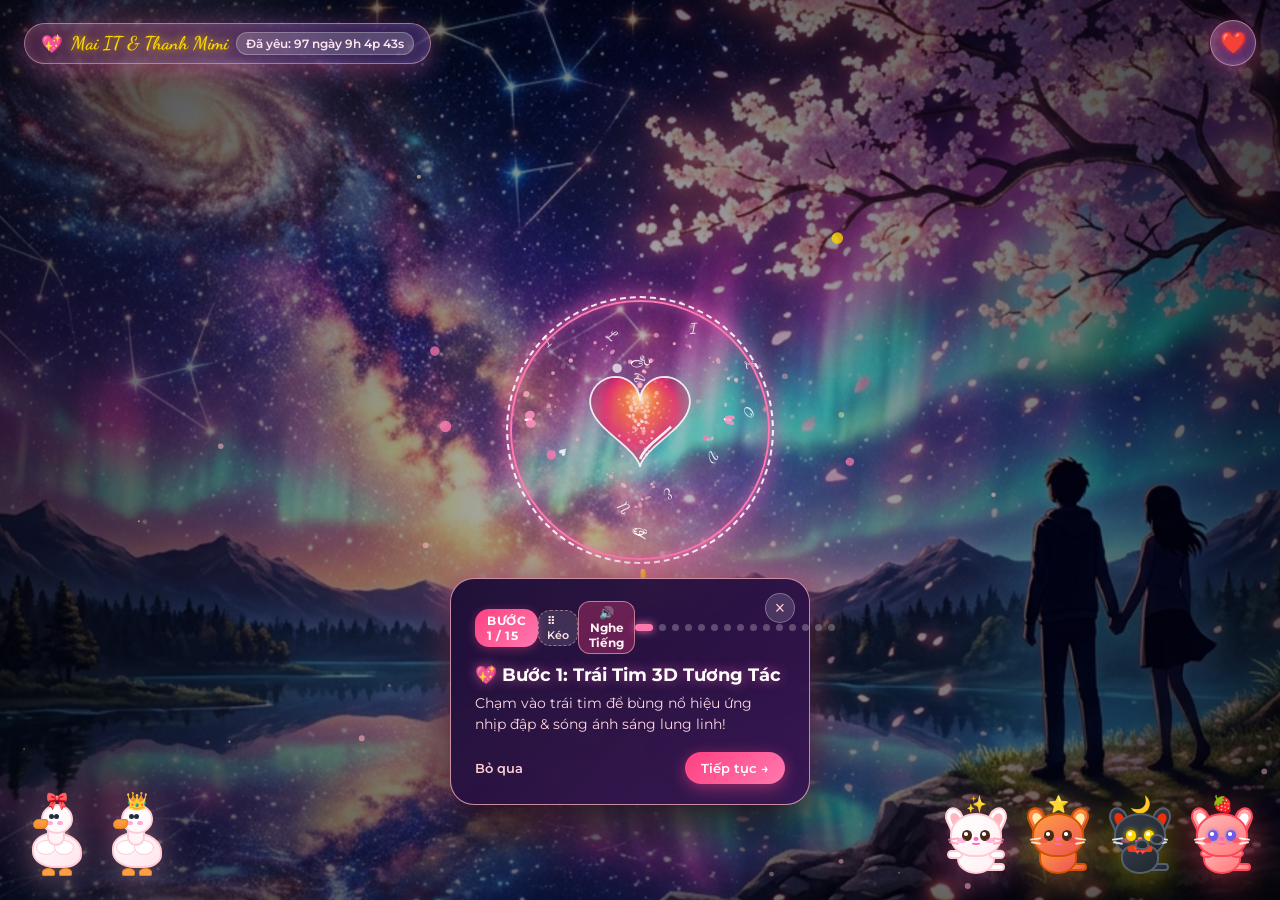
==== commit ea434f6c: "xongdllllll" ====
--- a/index.html
+++ b/index.html
@@ -37,9 +37,9 @@
     <div class="top-controls">
         <!-- Đồng Hồ Đếm Ngày Yêu Nhau (Love Days Counter Widget) -->
         <div id="loveDaysWidget" class="love-days-widget glass-card-mini"
-            title="Bấm để mở tùy chỉnh tên & ngày kỷ niệm">
+            title="Bấm để mở dòng thời gian & ngày kỷ niệm">
             <span class="heart-pulse-icon">💖</span>
-            <span class="love-names-text" id="widgetNames">Mai IT &amp; Kim Thanh</span>
+            <span class="love-names-text" id="widgetNames">Mai IT &amp; Thanh Mimi</span>
             <span class="love-days-badge" id="widgetDaysText">Đã yêu: 365 ngày</span>
         </div>
 
@@ -69,7 +69,7 @@
 
                 <!-- 2.5. Kỷ Niệm & Ngày Yêu -->
                 <button id="topMilestoneBtn" class="dropdown-item-btn milestone-top-btn"
-                    title="Tùy Chỉnh Tên & Dòng Thời Gian Kỷ Niệm 💕">
+                    title="Dòng Thời Gian Kỷ Niệm Tình Yêu 💕">
                     <span class="dropdown-item-icon">✍️</span>
                     <span class="dropdown-item-text">Kỷ Niệm Yêu</span>
                 </button>
@@ -203,14 +203,14 @@
                     </button>
                 </div>
 
-                <!-- 6. Đổi Tên & Ngày Kỷ Niệm -->
+                <!-- 6. Kỷ Niệm Tình Yêu -->
                 <div class="hub-item-group single">
                     <button id="nameEditorBtn" class="hub-item-btn name-editor-btn"
-                        title="Tùy chỉnh tên người nhận & ngày yêu">
+                        title="Dòng thời gian & ngày kỷ niệm yêu thương">
                         <div class="hub-item-icon">✍️</div>
                         <div class="hub-item-info">
-                            <span class="hub-item-title">Tùy Chỉnh Tên & Kỷ Niệm</span>
-                            <span class="hub-item-desc">Đổi tên & ngày yêu nhau</span>
+                            <span class="hub-item-title">Kỷ Niệm Tình Yêu</span>
+                            <span class="hub-item-desc">Ngày yêu & dòng thời gian</span>
                         </div>
                     </button>
                 </div>
@@ -409,7 +409,7 @@
     <div id="gooseSquad" class="goose-squad">
         <!-- Goose 1: Bé Ngỗng Trắng Nơ Hồng (Đang lắc lư / nhún nhảy điệu Disco) -->
         <div class="goose-companion goose-white" data-goose="white" title="Bé Ngỗng Trắng Nơ Hồng 🪿🎀">
-            <div class="goose-bubble">Cạp cạp! Hôm nay Kim Thanh có nhớ người ta không đấy? 🪿💖</div>
+            <div class="goose-bubble">Cạp cạp! Hôm nay Thanh Mimi có nhớ người ta không đấy? 🪿💖</div>
             <div class="goose-wrapper">
                 <div class="goose-bow">🎀</div>
                 <div class="goose-head">
@@ -500,7 +500,7 @@
                                     IT</b></span>
                             <span class="route-arrow">➔</span>
                             <span class="recipient-badge"><span class="badge-icon">💖</span> Gửi: <b
-                                    id="readerRecipient">Kim Thanh</b></span>
+                                    id="readerRecipient">Thanh Mimi</b></span>
                         </div>
                         <div class="letter-meta-tags">
                             <span class="letter-mood-stamp" id="readerMood" title="Cảm xúc">💖</span>
@@ -560,7 +560,7 @@
                             Thư <span id="filterSenderName">Mai IT</span> (<span id="countSenderLetters">0</span>)
                         </button>
                         <button class="history-filter-chip" data-filter="recipient" id="filterRecipientLetters">
-                            Thư <span id="filterRecipientName">Kim Thanh</span> (<span
+                            Thư <span id="filterRecipientName">Thanh Mimi</span> (<span
                                 id="countRecipientLetters">0</span>)
                         </button>
                     </div>
@@ -884,15 +884,15 @@
         </div>
     </div>
 
-    <!-- Modal Tùy Chỉnh Tên & Lưu Trữ Dòng Thời Gian Kỷ Niệm (Custom Name & Love Milestone Timeline) -->
+    <!-- Modal Kỷ Niệm Tình Yêu & Lưu Trữ Dòng Thời Gian Kỷ Niệm (Love Milestone Timeline) -->
     <div id="nameEditorModal" class="letter-modal">
         <div class="letter-backdrop" id="nameEditorBackdrop"></div>
         <div class="letter-card letter-mailbox-card milestone-modal-card">
             <button class="close-letter-btn" id="closeNameEditorBtn" aria-label="Đóng">&times;</button>
             <div class="letter-header">
                 <span class="letter-stamp">✍️</span>
-                <h2 class="mailbox-main-title">Tùy Chỉnh Tên &amp; Kỷ Niệm Tình Yêu</h2>
-                <p class="mailbox-subtitle">Cài đặt tên, ngày yêu &amp; lưu trữ dòng thời gian kỷ niệm ngọt ngào 💕</p>
+                <h2 class="mailbox-main-title">Kỷ Niệm Tình Yêu</h2>
+                <p class="mailbox-subtitle">Ngày yêu nhau &amp; lưu trữ dòng thời gian kỷ niệm ngọt ngào 💕</p>
             </div>
 
             <!-- Tab Navigation Bar -->
@@ -924,12 +924,16 @@
                 <div class="name-editor-form">
                     <div class="form-row-duo">
                         <div class="form-group">
-                            <label>👑 Tên của bạn (Người gửi):</label>
-                            <input type="text" id="inputSenderName" value="Mai IT" placeholder="Ví dụ: Mai IT">
+                            <label>👑 Tên của bạn (Người gửi): <span
+                                    style="font-size:0.75rem;color:#ffd700;font-weight:600;">(Cố định 🔒)</span></label>
+                            <input type="text" id="inputSenderName" value="Mai IT" readonly disabled
+                                style="opacity: 0.9; cursor: not-allowed; background: rgba(255,255,255,0.06); border-color: rgba(255,215,0,0.4); font-weight: 600;">
                         </div>
                         <div class="form-group">
-                            <label>💖 Tên người nhận (Người thương):</label>
-                            <input type="text" id="inputRecipientName" value="Kim Thanh" placeholder="Ví dụ: Kim Thanh">
+                            <label>💖 Tên người thương: <span
+                                    style="font-size:0.75rem;color:#ffd700;font-weight:600;">(Cố định 🔒)</span></label>
+                            <input type="text" id="inputRecipientName" value="Thanh Mimi" readonly disabled
+                                style="opacity: 0.9; cursor: not-allowed; background: rgba(255,255,255,0.06); border-color: rgba(255,215,0,0.4); font-weight: 600;">
                         </div>
                     </div>
                     <div class="form-group">
